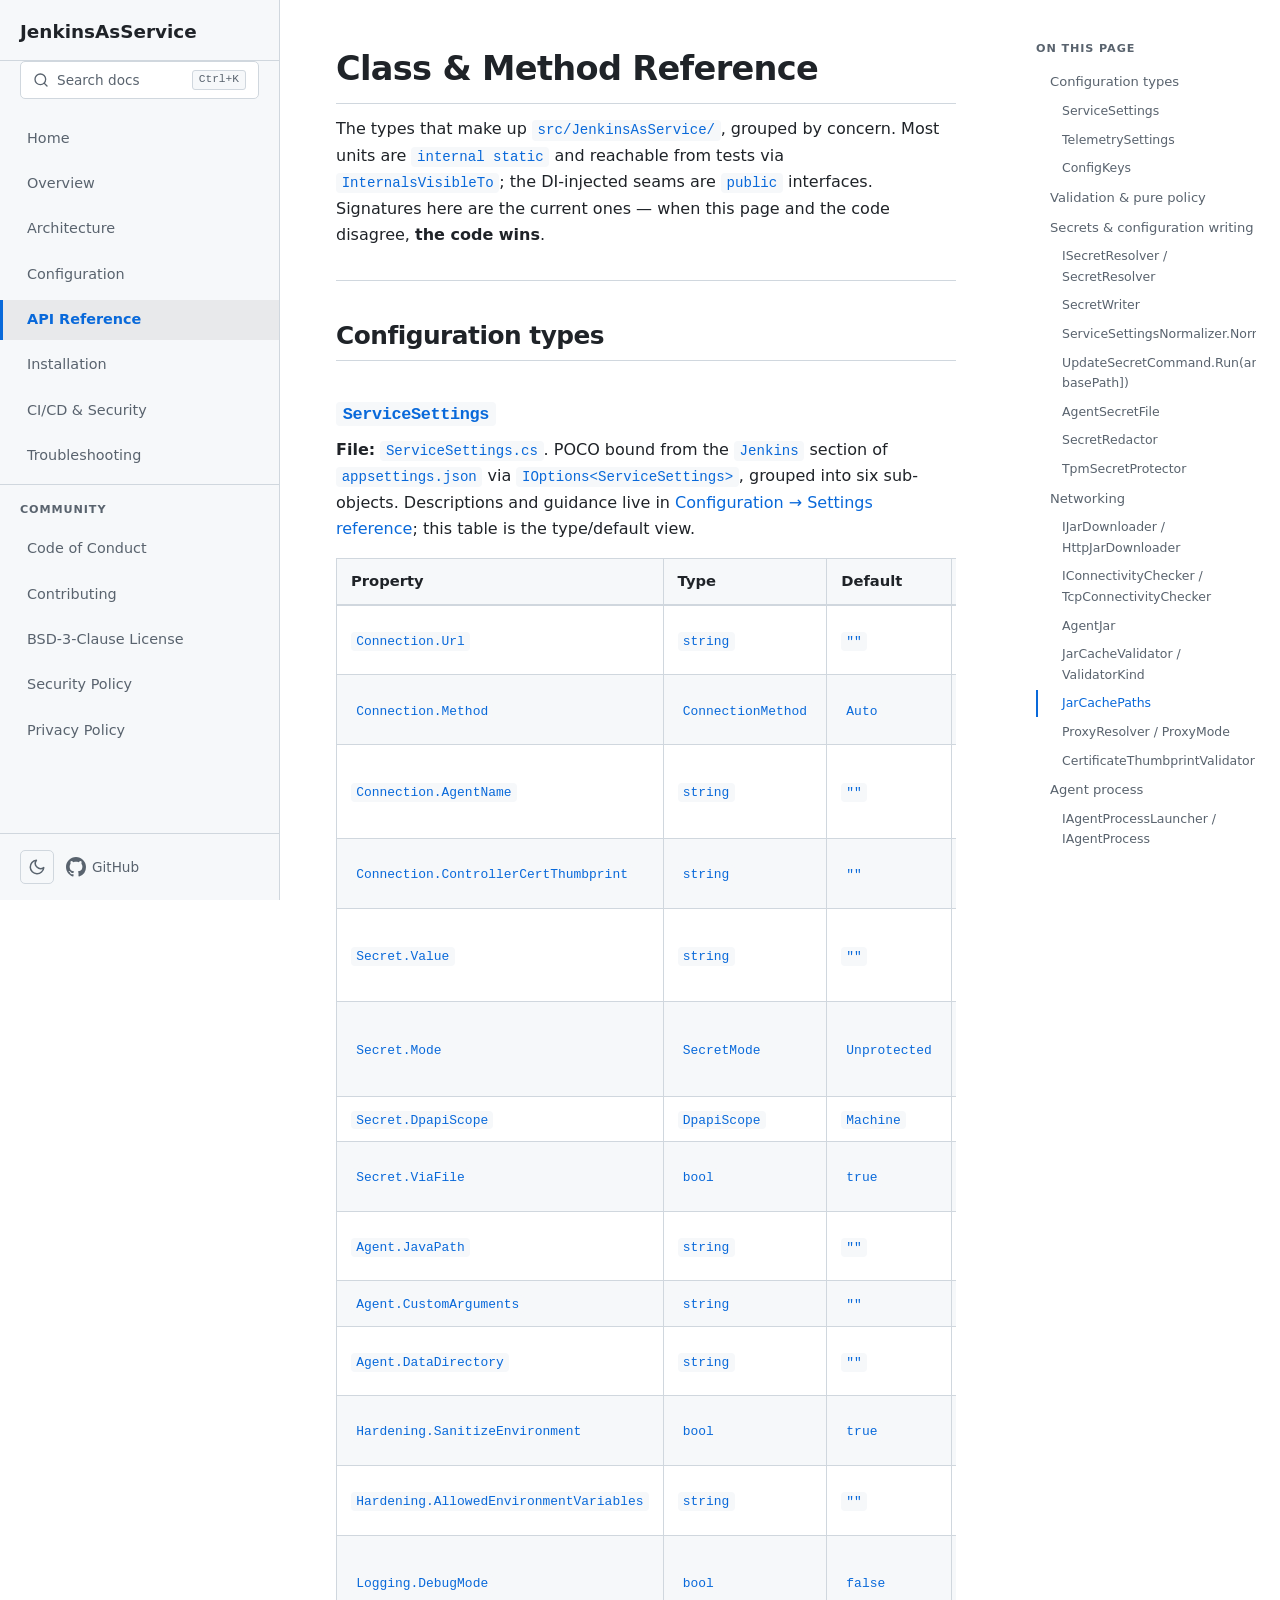
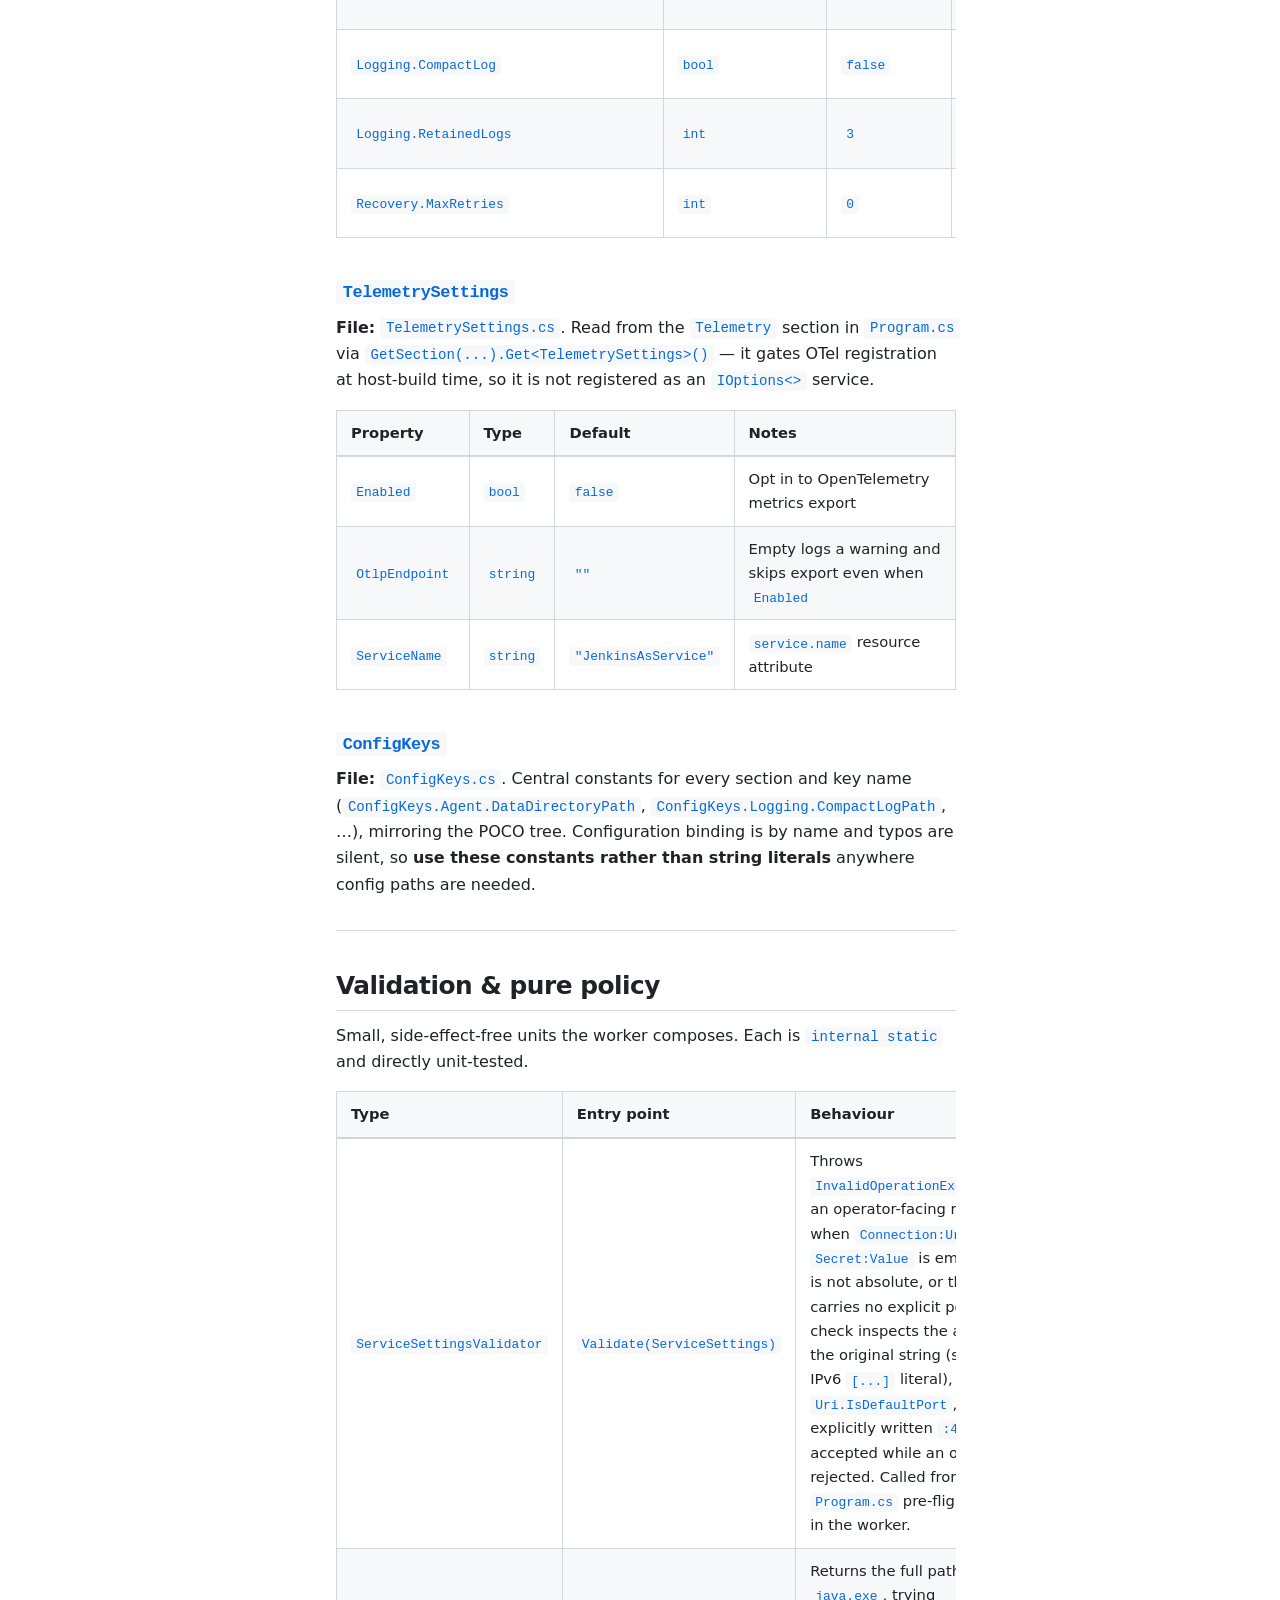
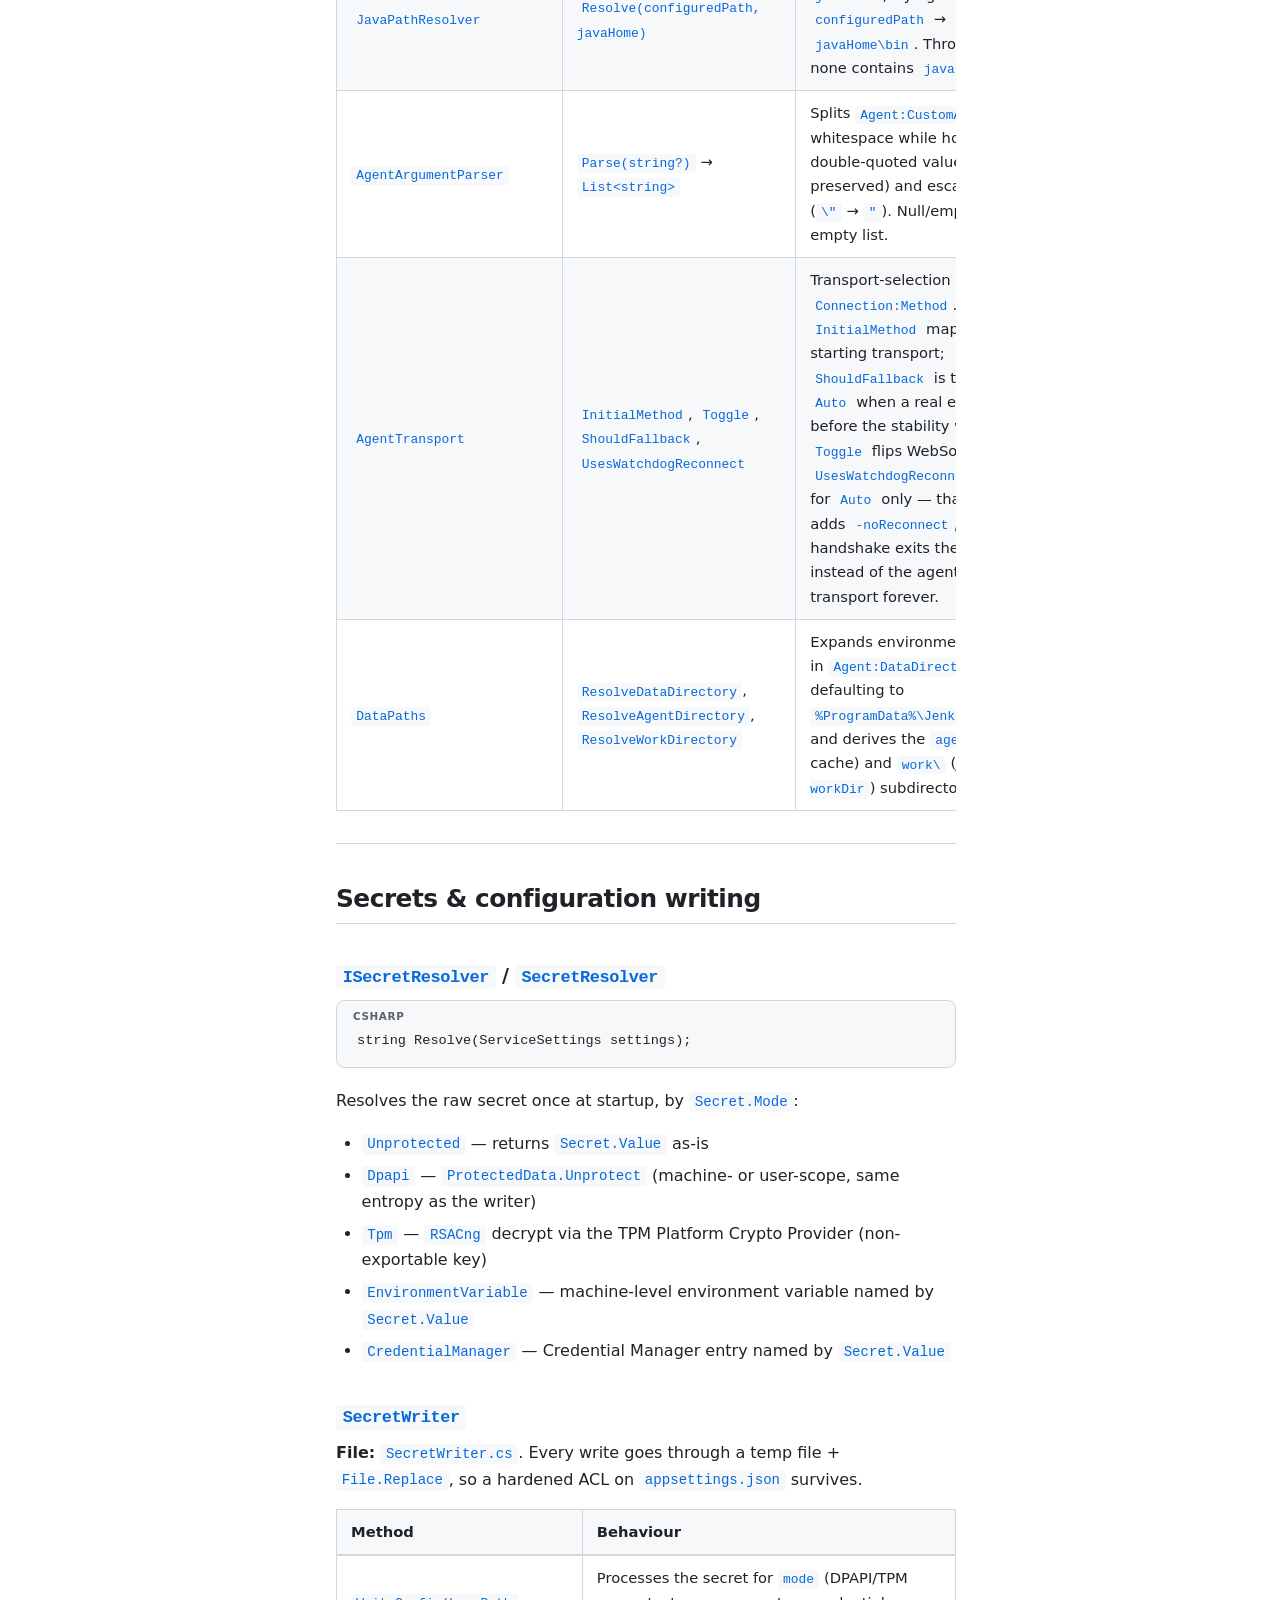
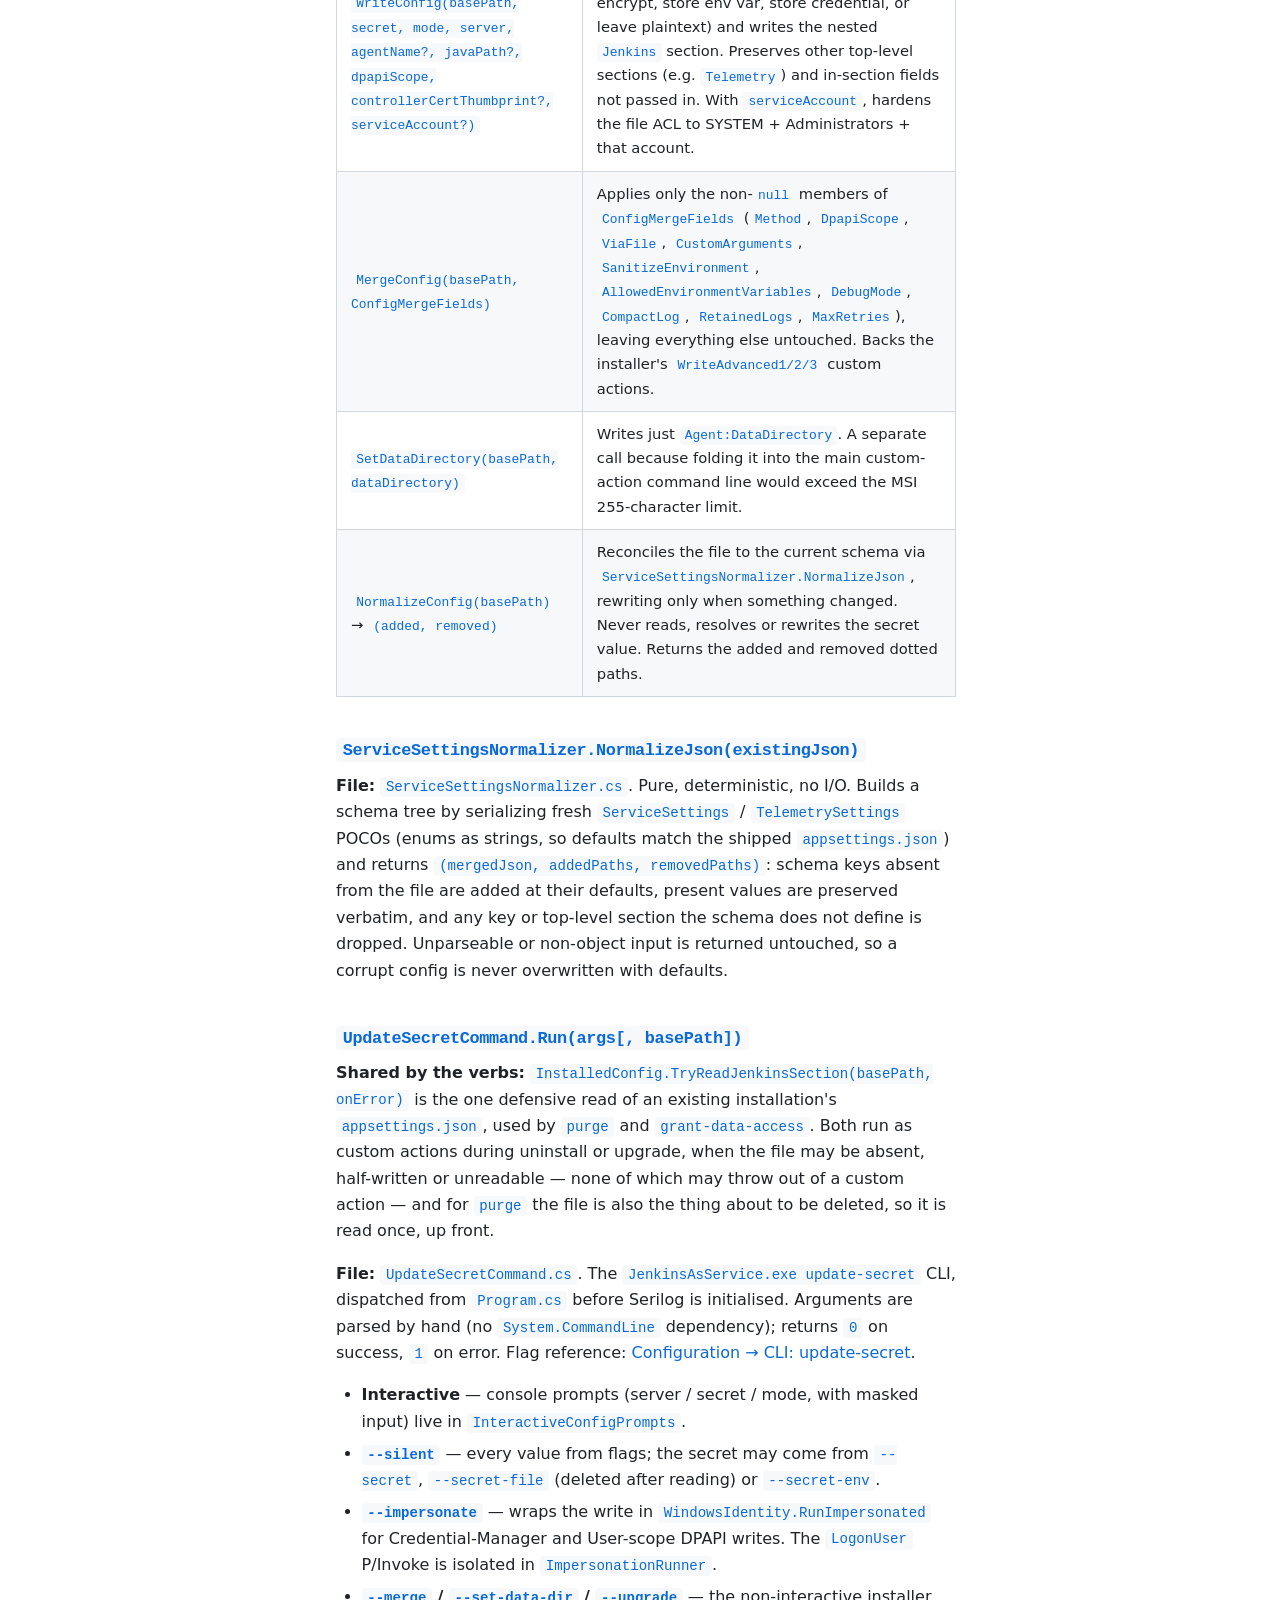
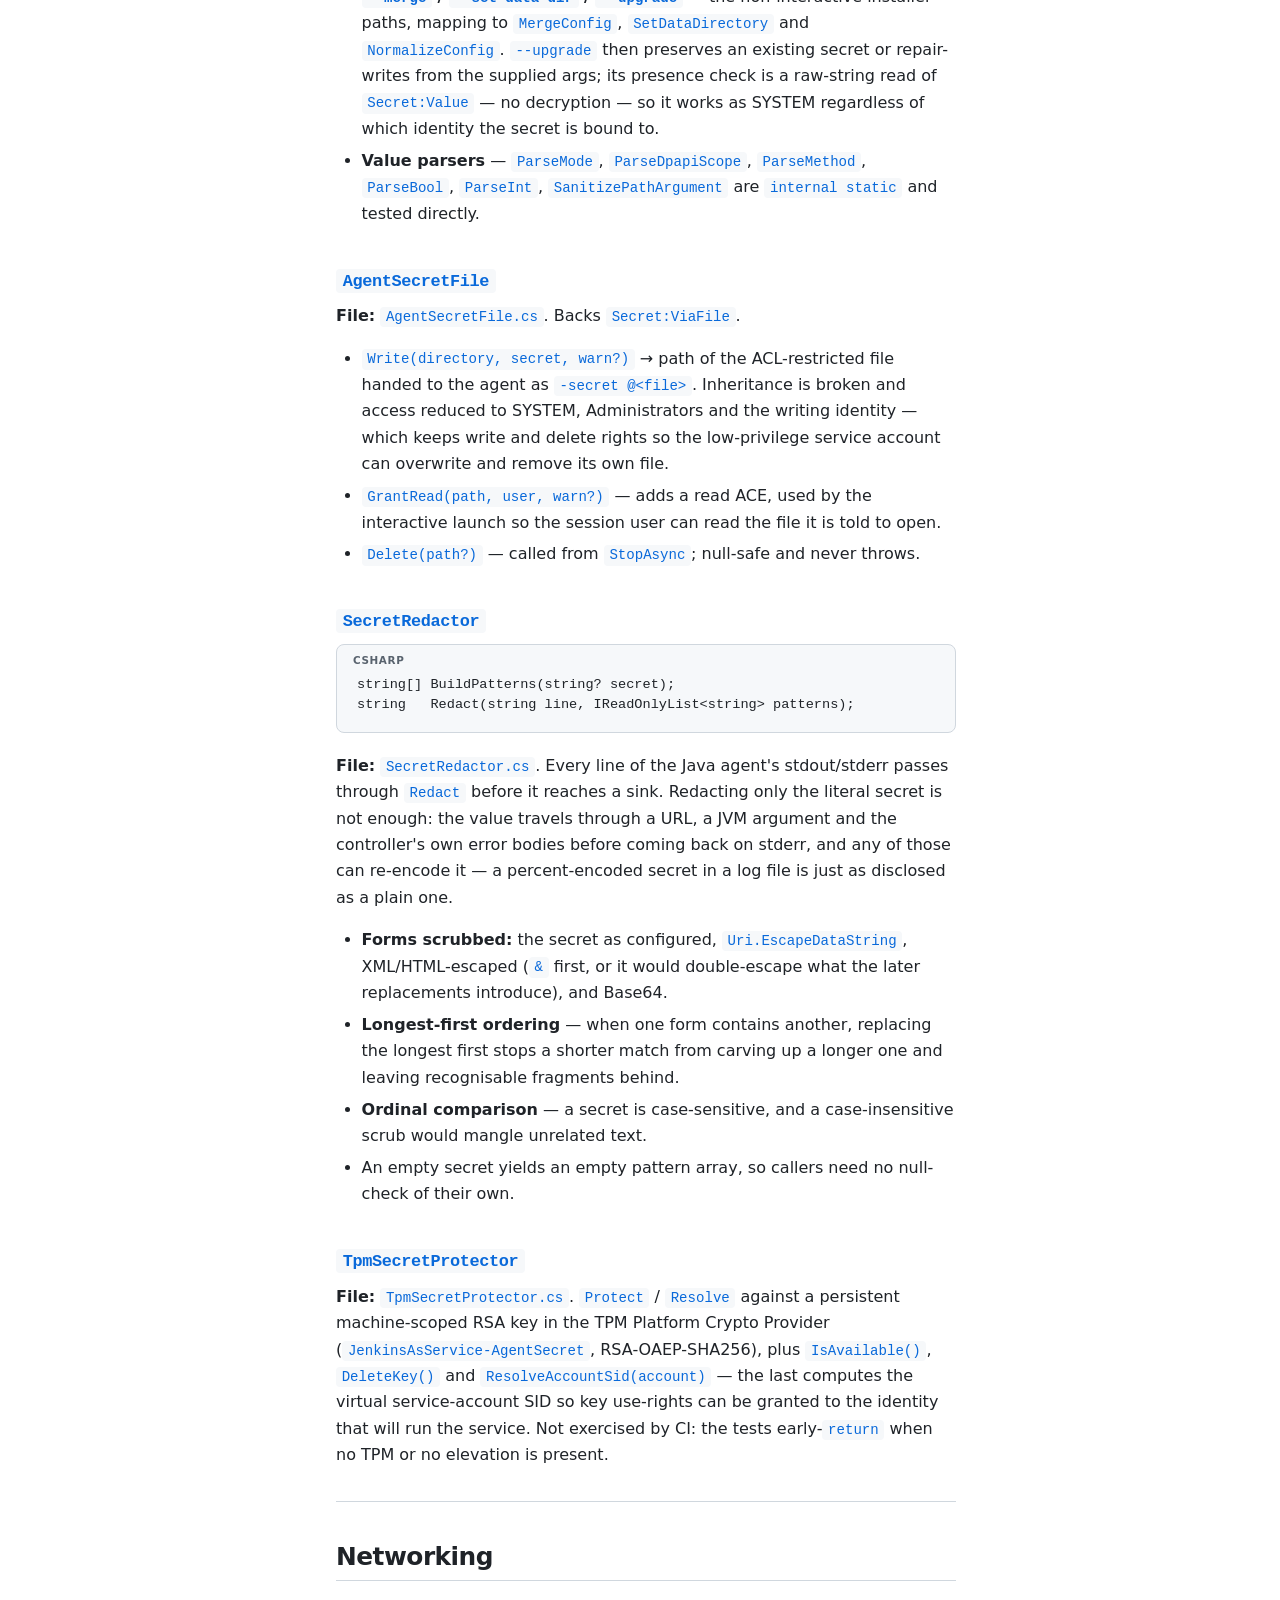
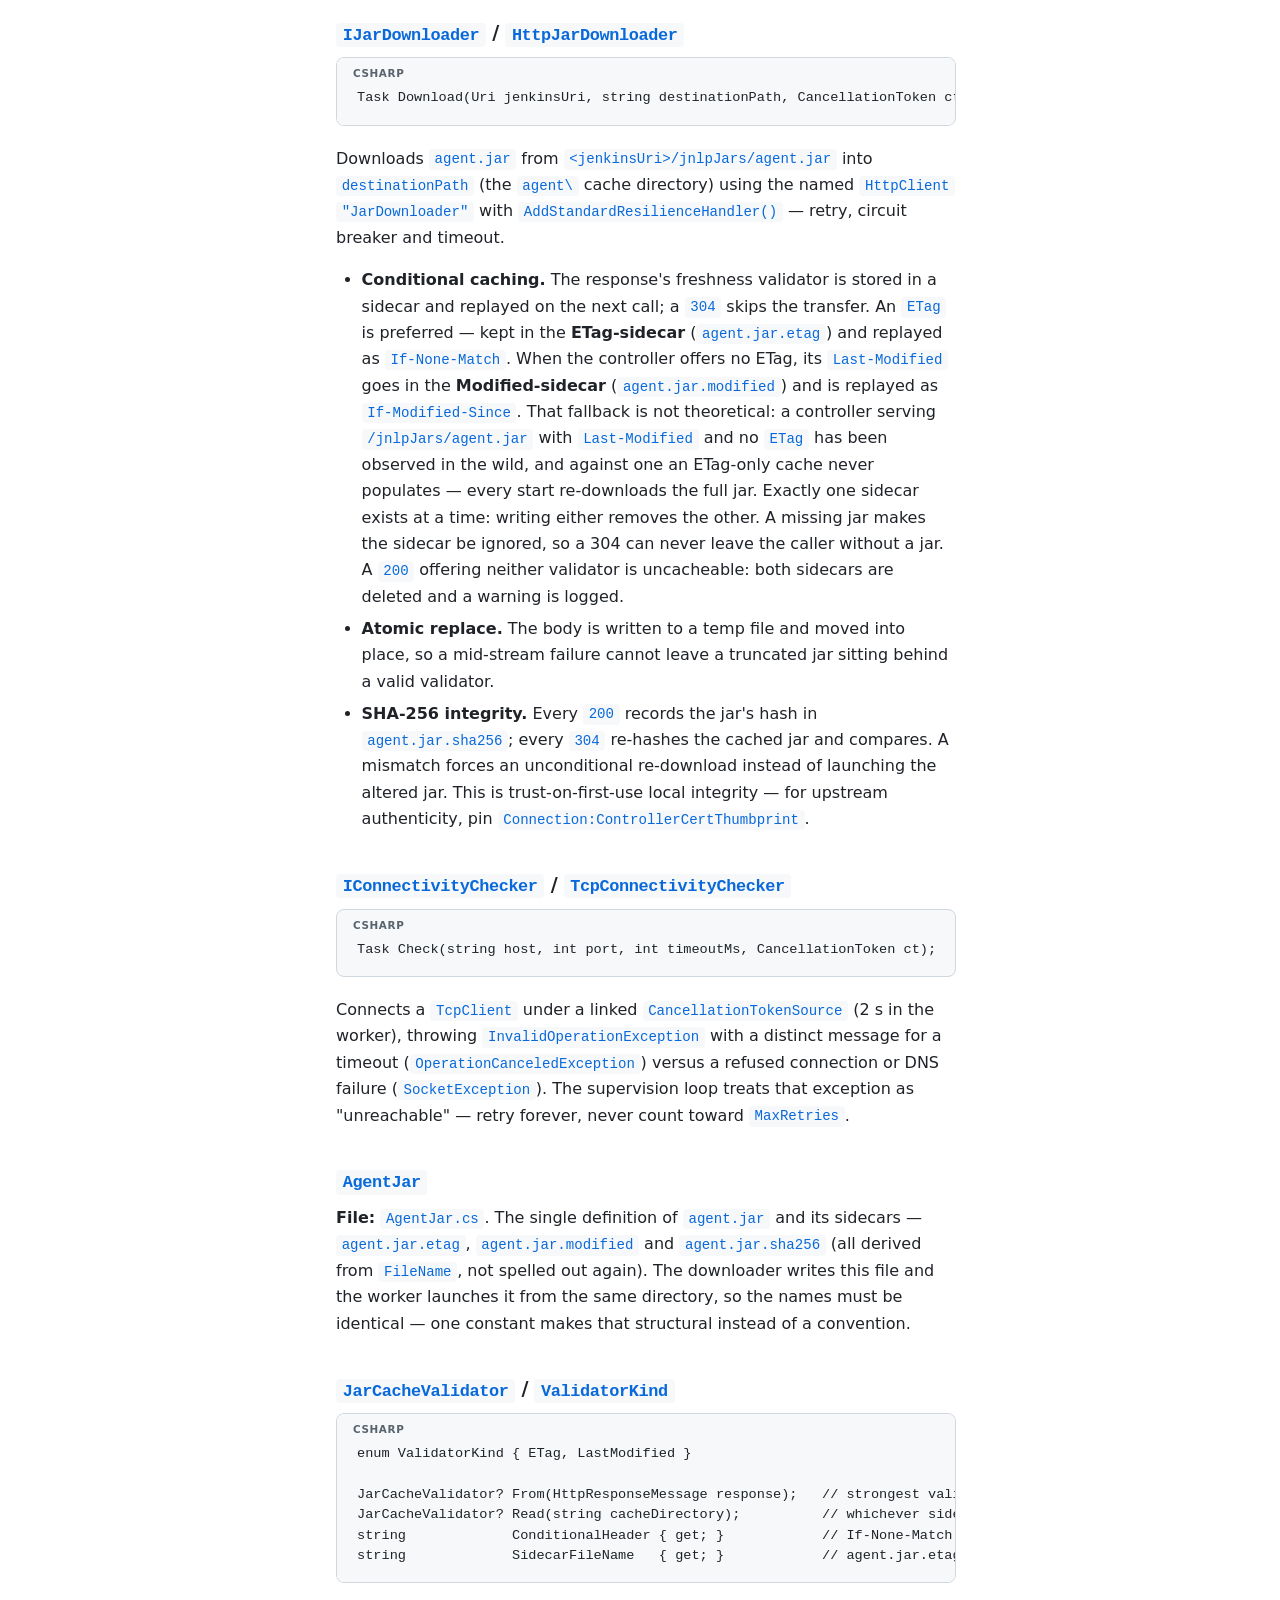
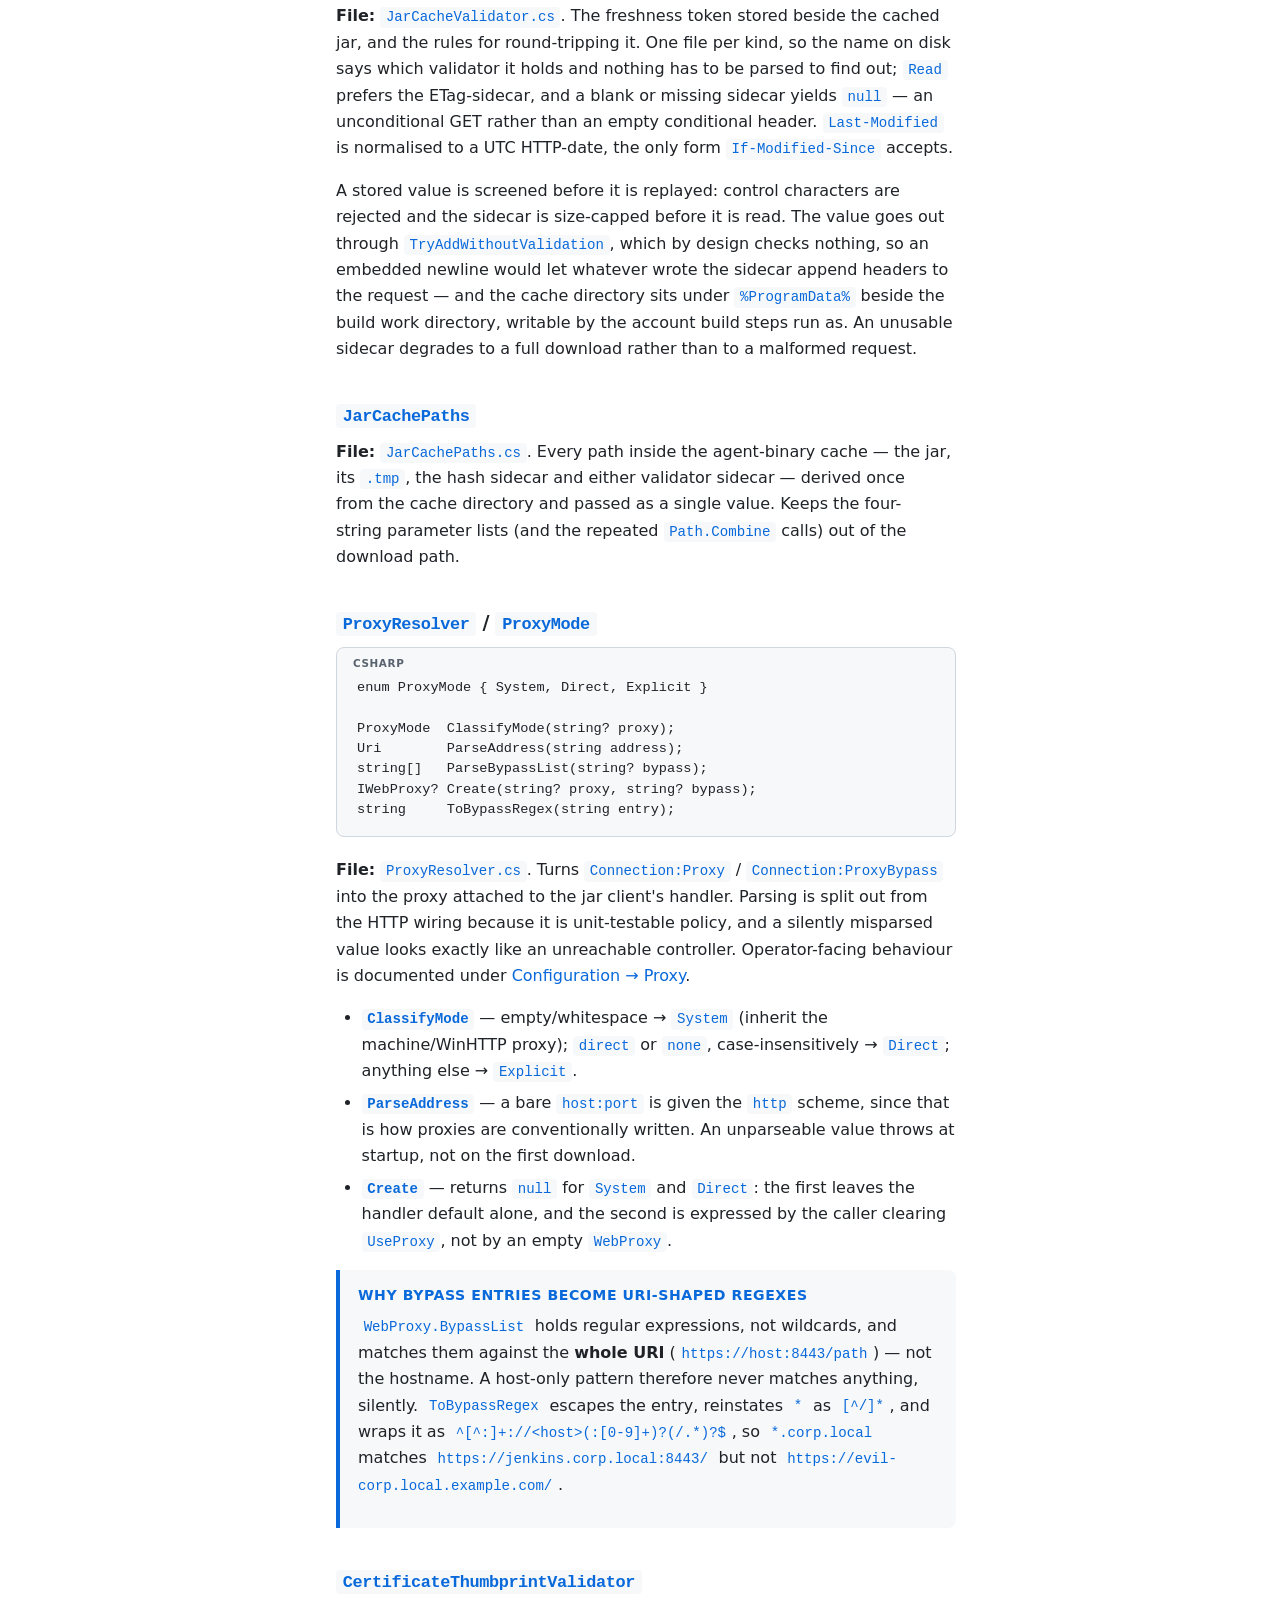
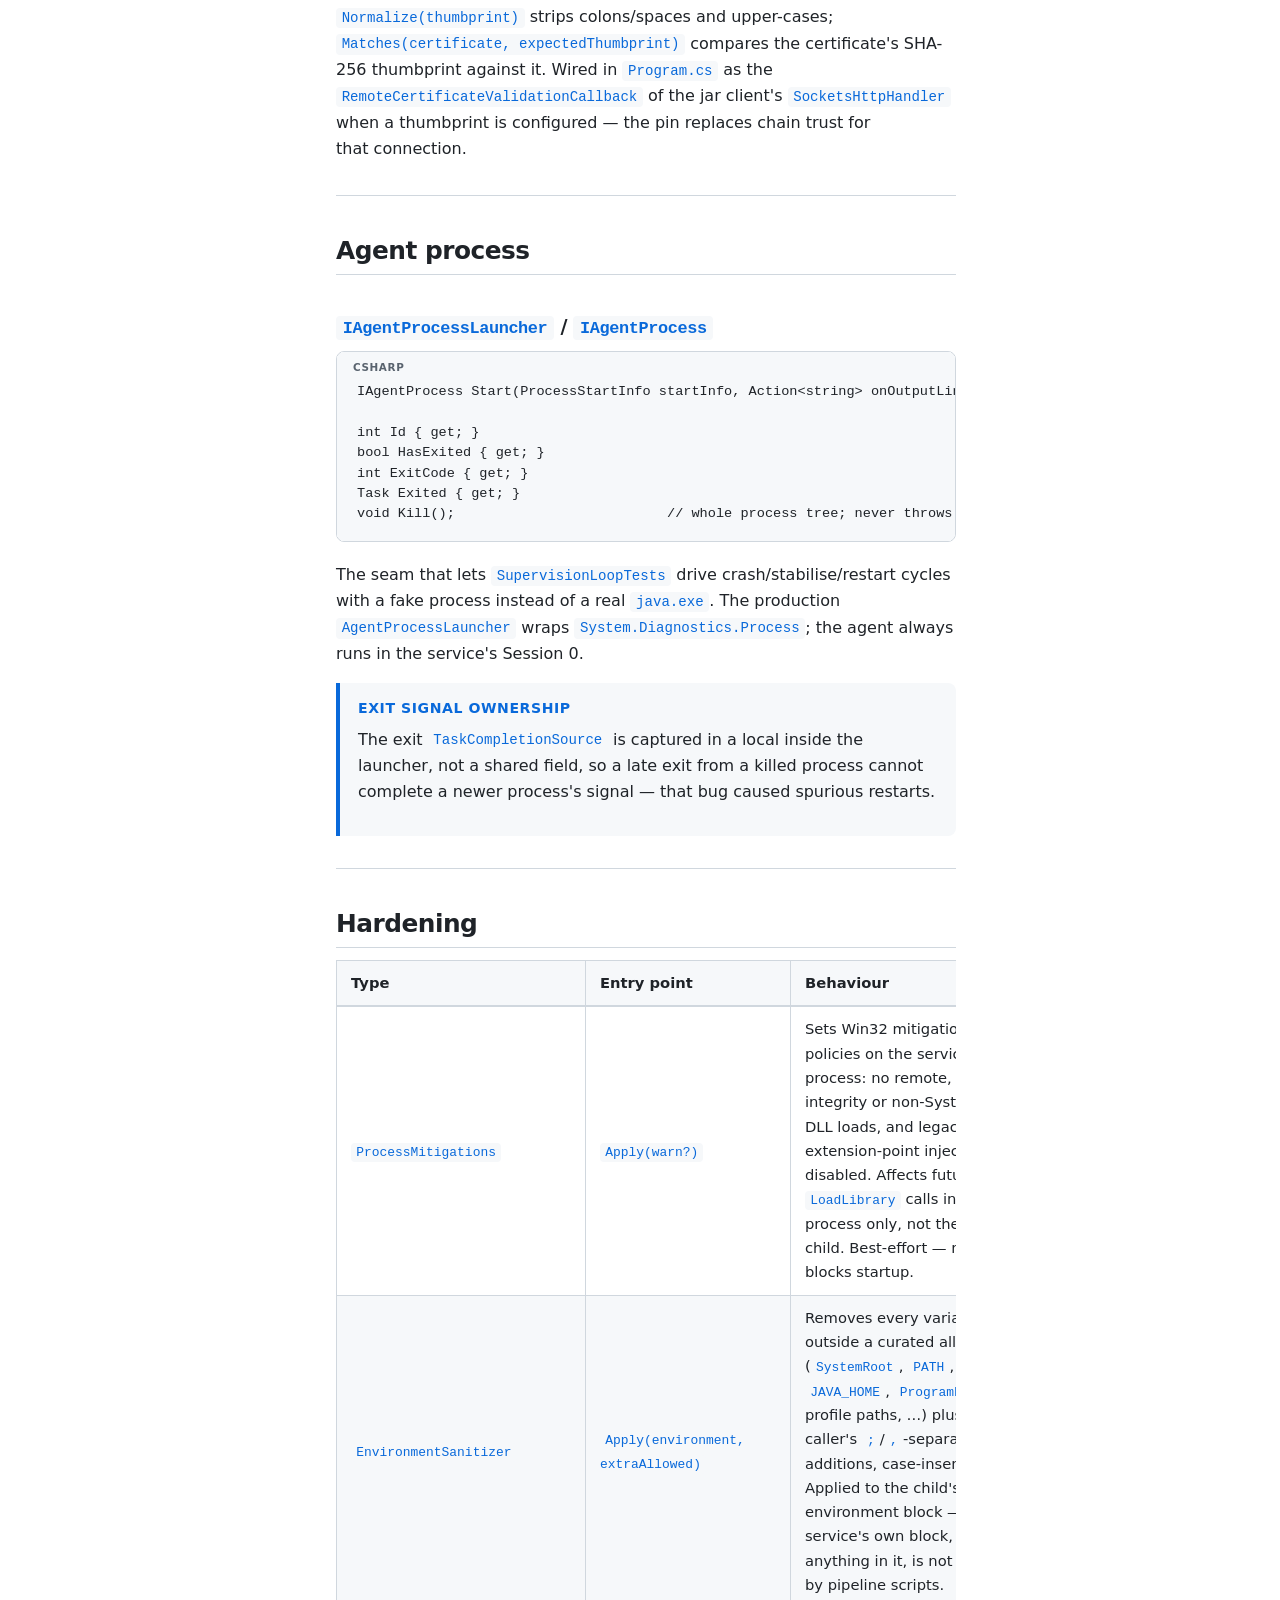
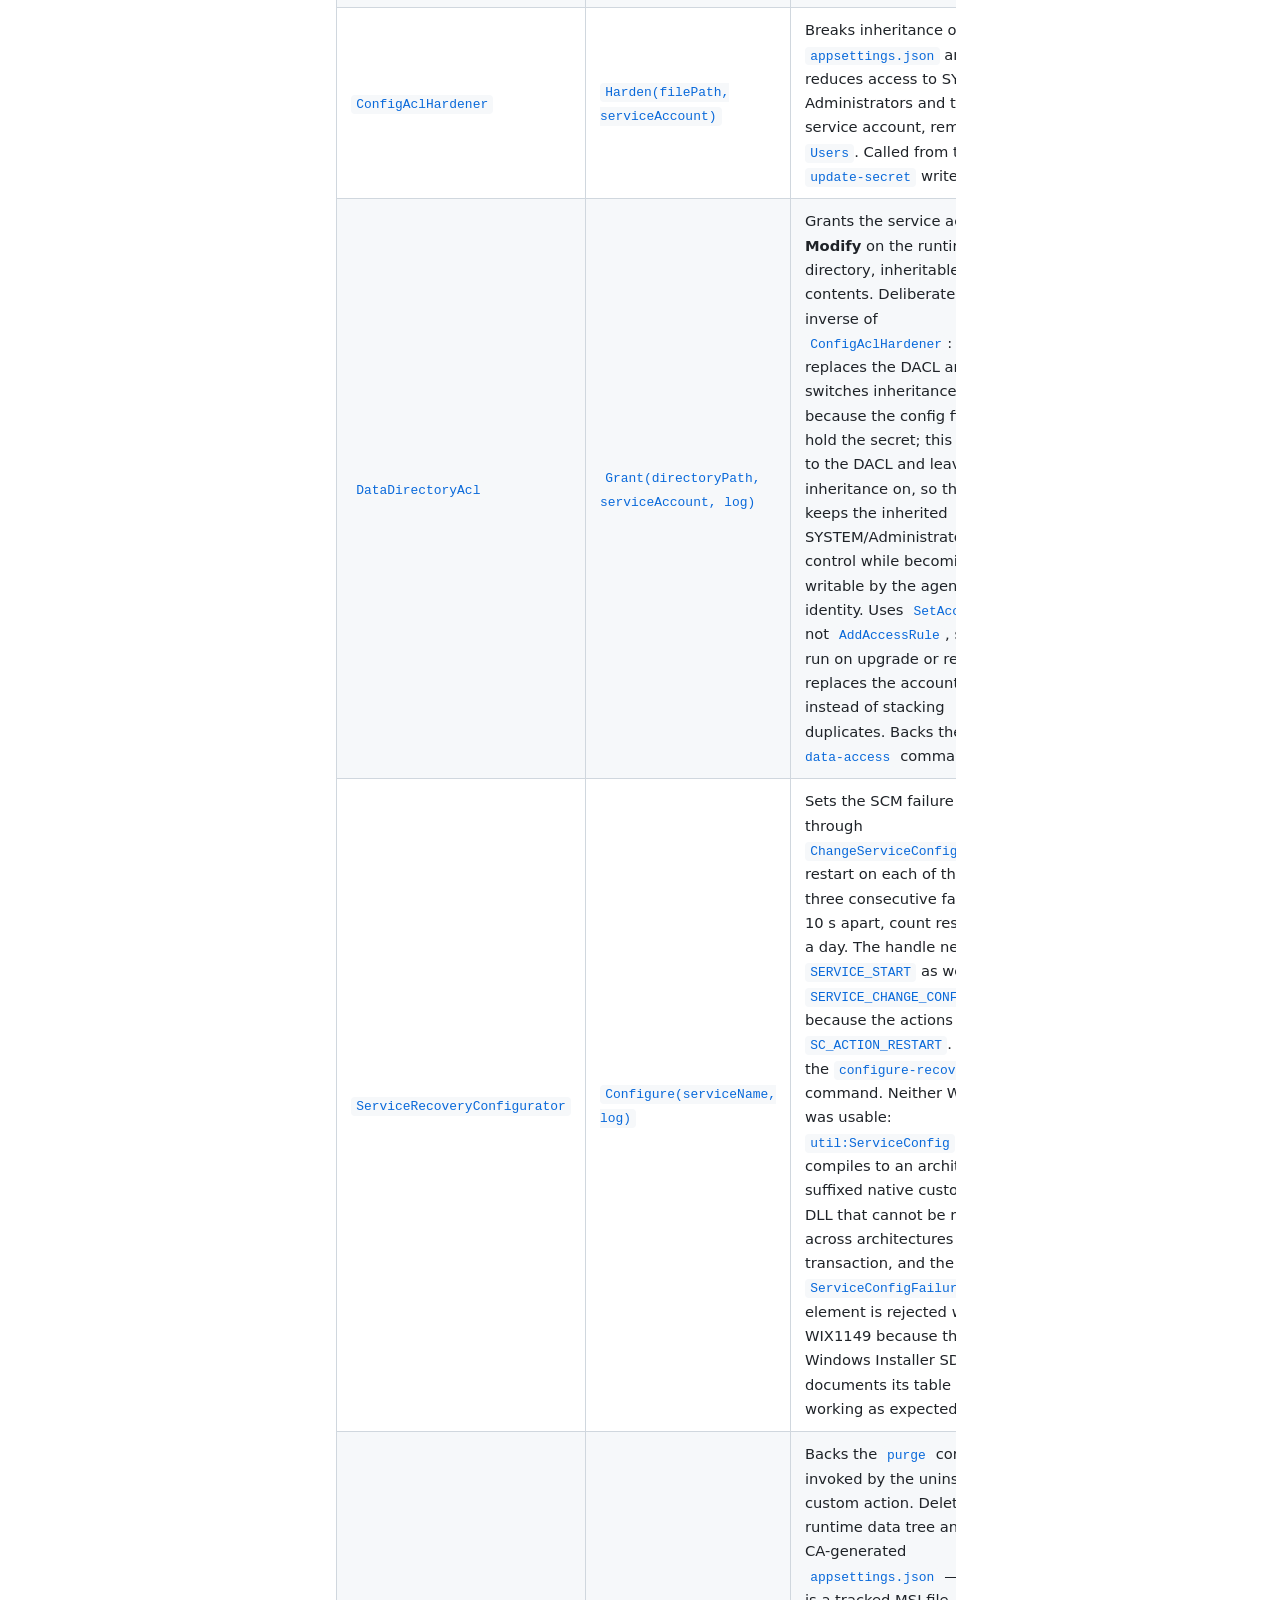
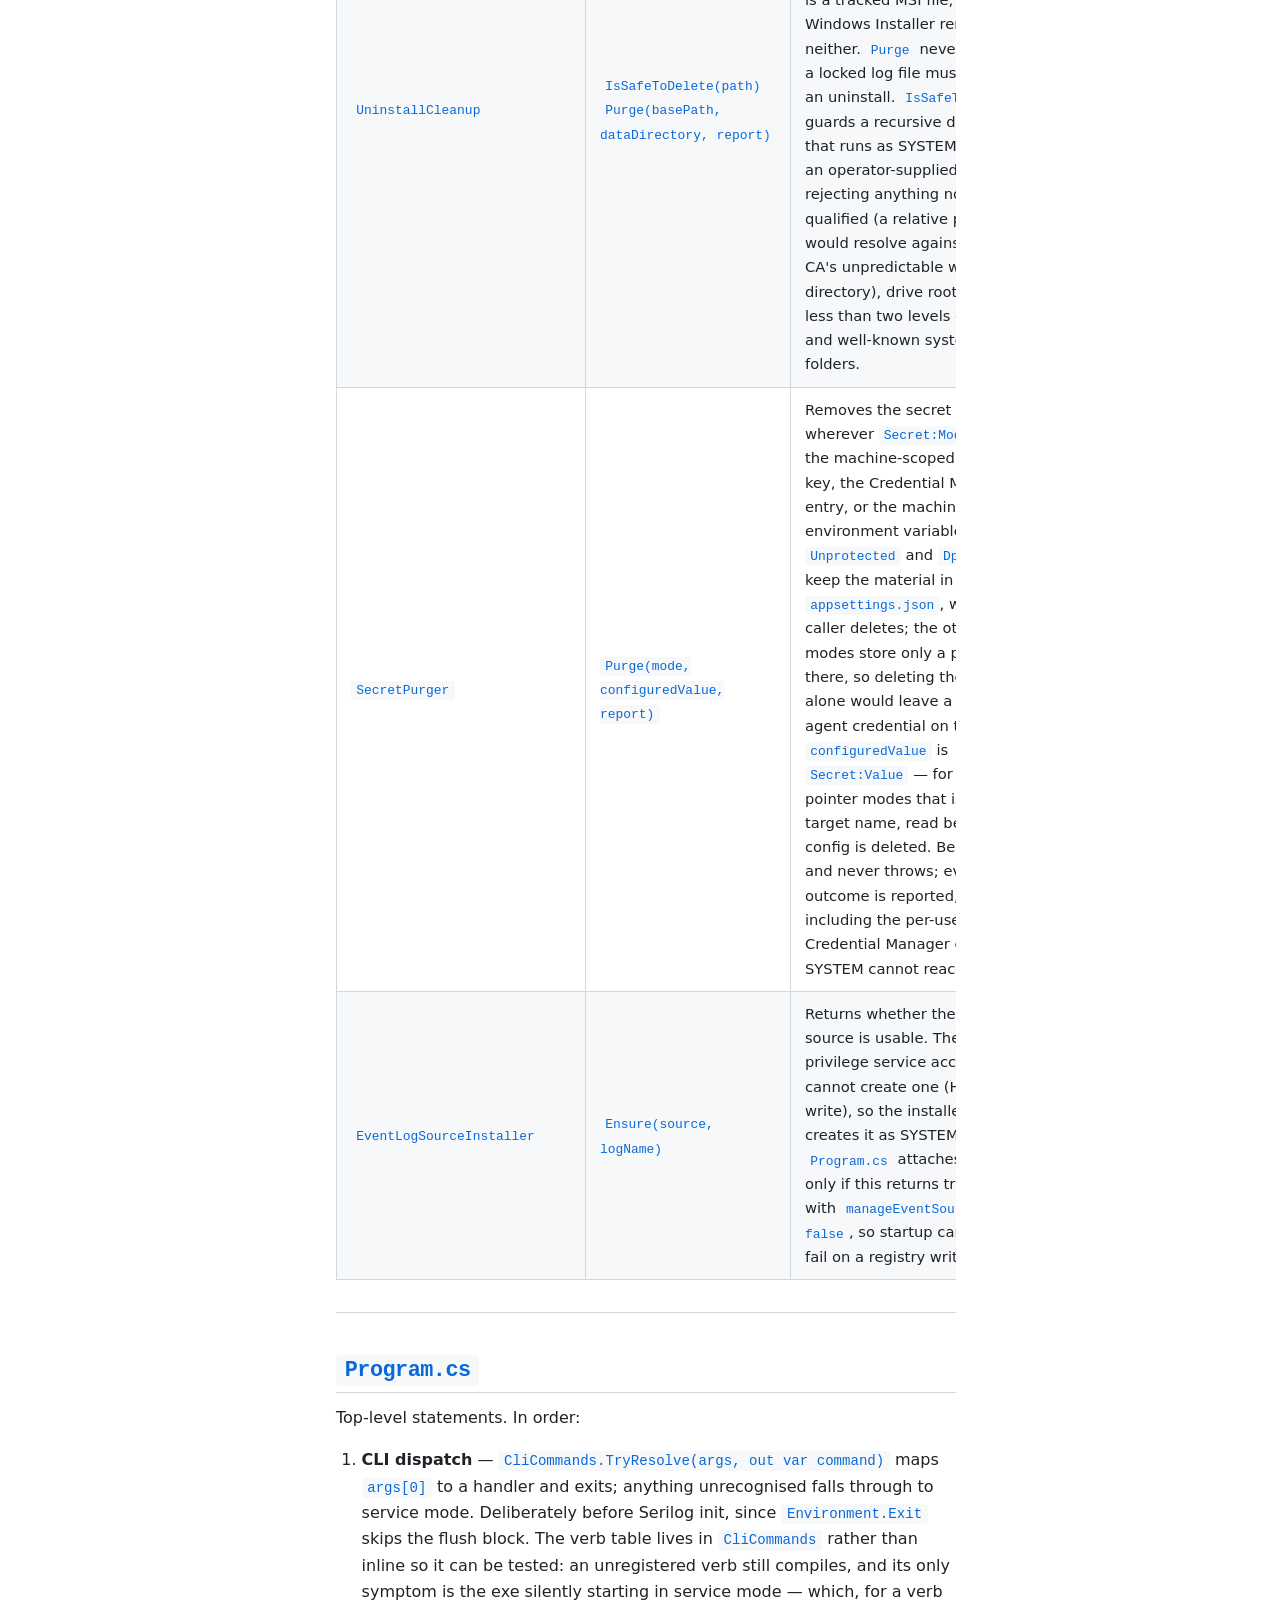
==== docs/api-reference.html @ 9c3da596 "docs: cover the new CLI verbs, the ARM64 job, and the LocalSystem fix The docs still described the i" ====
<!DOCTYPE html>
<html lang="en" data-theme="dark">
<head>
  <meta charset="UTF-8">
  <meta name="viewport" content="width=device-width, initial-scale=1.0">
  <title>API Reference - JenkinsAsService</title>
  <link rel="stylesheet" href="styles.css">
</head>
<body>
  <div id="sidebar-overlay" class="sidebar-overlay"></div>

  <button id="hamburger" class="hamburger" aria-label="Toggle navigation" aria-expanded="false">
    <svg width="20" height="20" viewBox="0 0 24 24" fill="none" stroke="currentColor" stroke-width="2" stroke-linecap="round" stroke-linejoin="round"><line x1="3" y1="6" x2="21" y2="6"/><line x1="3" y1="12" x2="21" y2="12"/><line x1="3" y1="18" x2="21" y2="18"/></svg>
  </button>

  <nav id="sidebar" class="sidebar">
    <div class="sidebar-header">
      <a href="index.html" class="site-title">JenkinsAsService</a>
    </div>
    <button id="search-trigger" class="search-trigger" type="button">
      <svg width="16" height="16" viewBox="0 0 24 24" fill="none" stroke="currentColor" stroke-width="2" stroke-linecap="round" stroke-linejoin="round"><circle cx="11" cy="11" r="8"/><line x1="21" y1="21" x2="16.65" y2="16.65"/></svg>
      Search docs
      <kbd>Ctrl+K</kbd>
    </button>
    <ul class="sidebar-nav">
      <li><a href="index.html">Home</a></li>
      <li><a href="overview.html">Overview</a></li>
      <li><a href="architecture.html">Architecture</a></li>
      <li><a href="configuration.html">Configuration</a></li>
      <li><a href="api-reference.html" class="active">API Reference</a></li>
      <li><a href="installation.html">Installation</a></li>
      <li><a href="ci-cd.html">CI/CD &amp; Security</a></li>
      <li><a href="troubleshooting.html">Troubleshooting</a></li>
      <li class="nav-section">Community</li>
      <li><a href="https://github.com/EliorMachlev/JenkinsAsService/blob/main/CODE_OF_CONDUCT.md" target="_blank">Code of Conduct</a></li>
      <li><a href="https://github.com/EliorMachlev/JenkinsAsService/blob/main/CONTRIBUTING.md" target="_blank">Contributing</a></li>
      <li><a href="https://github.com/EliorMachlev/JenkinsAsService/blob/main/LICENSE" target="_blank">BSD-3-Clause License</a></li>
      <li><a href="https://github.com/EliorMachlev/JenkinsAsService/blob/main/Security.md" target="_blank">Security Policy</a></li>
      <li><a href="https://github.com/EliorMachlev/JenkinsAsService/blob/main/PRIVACY.md" target="_blank">Privacy Policy</a></li>    </ul>
    <div class="sidebar-footer">
      <button id="theme-toggle" class="theme-toggle" aria-label="Switch to light theme"></button>
      <a href="https://github.com/EliorMachlev/JenkinsAsService" class="github-link" target="_blank" rel="noopener noreferrer">
        <svg width="20" height="20" viewBox="0 0 16 16" fill="currentColor"><path d="M8 0C3.58 0 0 3.58 0 8c0 3.54 2.29 6.53 5.47 7.59.4.07.55-.17.55-.38 0-.19-.01-.82-.01-1.49-2.01.37-2.53-.49-2.69-.94-.09-.23-.48-.94-.82-1.13-.28-.15-.68-.52-.01-.53.63-.01 1.08.58 1.23.82.72 1.21 1.87.87 2.33.66.07-.52.28-.87.51-1.07-1.78-.2-3.64-.89-3.64-3.95 0-.87.31-1.59.82-2.15-.08-.2-.36-1.02.08-2.12 0 0 .67-.21 2.2.82.64-.18 1.32-.27 2-.27.68 0 1.36.09 2 .27 1.53-1.04 2.2-.82 2.2-.82.44 1.1.16 1.92.08 2.12.51.56.82 1.27.82 2.15 0 3.07-1.87 3.75-3.65 3.95.29.25.54.73.54 1.48 0 1.07-.01 1.93-.01 2.2 0 .21.15.46.55.38A8.013 8.013 0 0016 8c0-4.42-3.58-8-8-8z"/></svg>
        GitHub
      </a>
    </div>
  </nav>

  <main class="content">
    <h1>Class &amp; Method Reference</h1>
    <p>The types that make up <code>src/JenkinsAsService/</code>, grouped by concern. Most units are <code>internal static</code> and reachable from tests via <code>InternalsVisibleTo</code>; the DI-injected seams are <code>public</code> interfaces. Signatures here are the current ones &mdash; when this page and the code disagree, <strong>the code wins</strong>.</p>

    <hr>

    <h2 id="configuration-types">Configuration types</h2>

    <h3 id="servicesettings"><code>ServiceSettings</code></h3>
    <p><strong>File:</strong> <code>ServiceSettings.cs</code>. POCO bound from the <code>Jenkins</code> section of <code>appsettings.json</code> via <code>IOptions&lt;ServiceSettings&gt;</code>, grouped into six sub-objects. Descriptions and guidance live in <a href="configuration.html#settings-reference">Configuration &rarr; Settings reference</a>; this table is the type/default view.</p>

    <div class="table-wrap">
      <table>
        <thead>
          <tr>
            <th>Property</th>
            <th>Type</th>
            <th>Default</th>
            <th>Notes</th>
          </tr>
        </thead>
        <tbody>
          <tr><td><code>Connection.Url</code></td><td><code>string</code></td><td><code>""</code></td><td>Required; must carry an explicit port</td></tr>
          <tr><td><code>Connection.Method</code></td><td><code>ConnectionMethod</code></td><td><code>Auto</code></td><td><code>Auto</code> / <code>WebSocket</code> / <code>Https</code> (direct TCP inbound)</td></tr>
          <tr><td><code>Connection.AgentName</code></td><td><code>string</code></td><td><code>""</code></td><td>Empty resolves to <code>Environment.MachineName</code> at startup</td></tr>
          <tr><td><code>Connection.ControllerCertThumbprint</code></td><td><code>string</code></td><td><code>""</code></td><td>SHA-256 pin for the <code>agent.jar</code> download</td></tr>
          <tr><td><code>Secret.Value</code></td><td><code>string</code></td><td><code>""</code></td><td>Required; secret, ciphertext, env-var name or credential target per <code>Mode</code></td></tr>
          <tr><td><code>Secret.Mode</code></td><td><code>SecretMode</code></td><td><code>Unprotected</code></td><td><code>Unprotected</code> / <code>Dpapi</code> / <code>Tpm</code> / <code>EnvironmentVariable</code> / <code>CredentialManager</code></td></tr>
          <tr><td><code>Secret.DpapiScope</code></td><td><code>DpapiScope</code></td><td><code>Machine</code></td><td>Used only when <code>Mode</code> is <code>Dpapi</code></td></tr>
          <tr><td><code>Secret.ViaFile</code></td><td><code>bool</code></td><td><code>true</code></td><td>Pass the secret as <code>-secret @&lt;file&gt;</code></td></tr>
          <tr><td><code>Agent.JavaPath</code></td><td><code>string</code></td><td><code>""</code></td><td>JDK <code>bin</code> folder; empty falls back to <code>JAVA_HOME</code></td></tr>
          <tr><td><code>Agent.CustomArguments</code></td><td><code>string</code></td><td><code>""</code></td><td>Split by <code>AgentArgumentParser</code></td></tr>
          <tr><td><code>Agent.DataDirectory</code></td><td><code>string</code></td><td><code>""</code></td><td>Empty resolves to <code>%ProgramData%\JenkinsAsService</code></td></tr>
          <tr><td><code>Hardening.SanitizeEnvironment</code></td><td><code>bool</code></td><td><code>true</code></td><td>Deny-by-default environment for the agent child</td></tr>
          <tr><td><code>Hardening.AllowedEnvironmentVariables</code></td><td><code>string</code></td><td><code>""</code></td><td><code>;</code>/<code>,</code>-separated extra names, case-insensitive</td></tr>
          <tr><td><code>Logging.DebugMode</code></td><td><code>bool</code></td><td><code>false</code></td><td>Serilog minimum level <code>Debug</code>; re-read while running via <a href="#loglevelcontroller"><code>LogLevelController</code></a></td></tr>
          <tr><td><code>Logging.CompactLog</code></td><td><code>bool</code></td><td><code>false</code></td><td>CLEF JSON (<code>agent.clef</code>) instead of <code>agent.log</code></td></tr>
          <tr><td><code>Logging.RetainedLogs</code></td><td><code>int</code></td><td><code>3</code></td><td>Rolled files kept; oldest permanently deleted</td></tr>
          <tr><td><code>Recovery.MaxRetries</code></td><td><code>int</code></td><td><code>0</code></td><td>Consecutive <em>crashes</em> before give-up; <code>0</code> = infinite</td></tr>
        </tbody>
      </table>
    </div>

    <h3 id="telemetrysettings"><code>TelemetrySettings</code></h3>
    <p><strong>File:</strong> <code>TelemetrySettings.cs</code>. Read from the <code>Telemetry</code> section in <code>Program.cs</code> via <code>GetSection(...).Get&lt;TelemetrySettings&gt;()</code> &mdash; it gates OTel registration at host-build time, so it is not registered as an <code>IOptions&lt;&gt;</code> service.</p>
    <div class="table-wrap">
      <table>
        <thead>
          <tr><th>Property</th><th>Type</th><th>Default</th><th>Notes</th></tr>
        </thead>
        <tbody>
          <tr><td><code>Enabled</code></td><td><code>bool</code></td><td><code>false</code></td><td>Opt in to OpenTelemetry metrics export</td></tr>
          <tr><td><code>OtlpEndpoint</code></td><td><code>string</code></td><td><code>""</code></td><td>Empty logs a warning and skips export even when <code>Enabled</code></td></tr>
          <tr><td><code>ServiceName</code></td><td><code>string</code></td><td><code>"JenkinsAsService"</code></td><td><code>service.name</code> resource attribute</td></tr>
        </tbody>
      </table>
    </div>

    <h3 id="configkeys"><code>ConfigKeys</code></h3>
    <p><strong>File:</strong> <code>ConfigKeys.cs</code>. Central constants for every section and key name (<code>ConfigKeys.Agent.DataDirectoryPath</code>, <code>ConfigKeys.Logging.CompactLogPath</code>, &hellip;), mirroring the POCO tree. Configuration binding is by name and typos are silent, so <strong>use these constants rather than string literals</strong> anywhere config paths are needed.</p>

    <hr>

    <h2 id="validation-resolution">Validation &amp; pure policy</h2>
    <p>Small, side-effect-free units the worker composes. Each is <code>internal static</code> and directly unit-tested.</p>

    <div class="table-wrap">
      <table>
        <thead>
          <tr><th>Type</th><th>Entry point</th><th>Behaviour</th></tr>
        </thead>
        <tbody>
          <tr>
            <td><code>ServiceSettingsValidator</code></td>
            <td><code>Validate(ServiceSettings)</code></td>
            <td>Throws <code>InvalidOperationException</code> with an operator-facing message when <code>Connection:Url</code> or <code>Secret:Value</code> is empty, the URL is not absolute, or the URL carries no explicit port. The port check inspects the <em>authority of the original string</em> (skipping any IPv6 <code>[...]</code> literal), not <code>Uri.IsDefaultPort</code>, so an explicitly written <code>:443</code> is accepted while an omitted port is rejected. Called from the <code>Program.cs</code> pre-flight and again in the worker.</td>
          </tr>
          <tr>
            <td><code>JavaPathResolver</code></td>
            <td><code>Resolve(configuredPath, javaHome)</code></td>
            <td>Returns the full path to <code>java.exe</code>, trying <code>configuredPath</code> &rarr; <code>javaHome</code> &rarr; <code>javaHome\bin</code>. Throws when none contains <code>java.exe</code>.</td>
          </tr>
          <tr>
            <td><code>AgentArgumentParser</code></td>
            <td><code>Parse(string?)</code> &rarr; <code>List&lt;string&gt;</code></td>
            <td>Splits <code>Agent:CustomArguments</code> on whitespace while honouring double-quoted values (spaces preserved) and escaped quotes (<code>\"</code> &rarr; <code>"</code>). Null/empty yields an empty list.</td>
          </tr>
          <tr>
            <td><code>AgentTransport</code></td>
            <td><code>InitialMethod</code>, <code>Toggle</code>, <code>ShouldFallback</code>, <code>UsesWatchdogReconnect</code></td>
            <td>Transport-selection policy for <code>Connection:Method</code>. <code>InitialMethod</code> maps <code>Auto</code> to its starting transport; <code>ShouldFallback</code> is true only for <code>Auto</code> when a <em>real</em> exit happened before the stability window; <code>Toggle</code> flips WebSocket &harr; Https. <code>UsesWatchdogReconnect</code> is true for <code>Auto</code> only &mdash; that is what adds <code>-noReconnect</code>, so a failed handshake exits the process instead of the agent retrying one transport forever.</td>
          </tr>
          <tr>
            <td><code>DataPaths</code></td>
            <td><code>ResolveDataDirectory</code>, <code>ResolveAgentDirectory</code>, <code>ResolveWorkDirectory</code></td>
            <td>Expands environment variables in <code>Agent:DataDirectory</code>, defaulting to <code>%ProgramData%\JenkinsAsService</code>, and derives the <code>agent\</code> (jar cache) and <code>work\</code> (Jenkins <code>-workDir</code>) subdirectories.</td>
          </tr>
        </tbody>
      </table>
    </div>

    <hr>

    <h2 id="secrets">Secrets &amp; configuration writing</h2>

    <h3 id="isecretresolver"><code>ISecretResolver</code> / <code>SecretResolver</code></h3>
    <pre data-lang="csharp"><code>string Resolve(ServiceSettings settings);</code></pre>
    <p>Resolves the raw secret once at startup, by <code>Secret.Mode</code>:</p>
    <ul>
      <li><code>Unprotected</code> &mdash; returns <code>Secret.Value</code> as-is</li>
      <li><code>Dpapi</code> &mdash; <code>ProtectedData.Unprotect</code> (machine- or user-scope, same entropy as the writer)</li>
      <li><code>Tpm</code> &mdash; <code>RSACng</code> decrypt via the TPM Platform Crypto Provider (non-exportable key)</li>
      <li><code>EnvironmentVariable</code> &mdash; machine-level environment variable named by <code>Secret.Value</code></li>
      <li><code>CredentialManager</code> &mdash; Credential Manager entry named by <code>Secret.Value</code></li>
    </ul>

    <h3 id="secretwriter"><code>SecretWriter</code></h3>
    <p><strong>File:</strong> <code>SecretWriter.cs</code>. Every write goes through a temp file + <code>File.Replace</code>, so a hardened ACL on <code>appsettings.json</code> survives.</p>
    <div class="table-wrap">
      <table>
        <thead>
          <tr><th>Method</th><th>Behaviour</th></tr>
        </thead>
        <tbody>
          <tr>
            <td><code>WriteConfig(basePath, secret, mode, server, agentName?, javaPath?, dpapiScope, controllerCertThumbprint?, serviceAccount?)</code></td>
            <td>Processes the secret for <code>mode</code> (DPAPI/TPM encrypt, store env var, store credential, or leave plaintext) and writes the nested <code>Jenkins</code> section. Preserves other top-level sections (e.g. <code>Telemetry</code>) and in-section fields not passed in. With <code>serviceAccount</code>, hardens the file ACL to SYSTEM + Administrators + that account.</td>
          </tr>
          <tr>
            <td><code>MergeConfig(basePath, ConfigMergeFields)</code></td>
            <td>Applies only the non-<code>null</code> members of <code>ConfigMergeFields</code> (<code>Method</code>, <code>DpapiScope</code>, <code>ViaFile</code>, <code>CustomArguments</code>, <code>SanitizeEnvironment</code>, <code>AllowedEnvironmentVariables</code>, <code>DebugMode</code>, <code>CompactLog</code>, <code>RetainedLogs</code>, <code>MaxRetries</code>), leaving everything else untouched. Backs the installer's <code>WriteAdvanced1/2/3</code> custom actions.</td>
          </tr>
          <tr>
            <td><code>SetDataDirectory(basePath, dataDirectory)</code></td>
            <td>Writes just <code>Agent:DataDirectory</code>. A separate call because folding it into the main custom-action command line would exceed the MSI 255-character limit.</td>
          </tr>
          <tr>
            <td><code>NormalizeConfig(basePath)</code> &rarr; <code>(added, removed)</code></td>
            <td>Reconciles the file to the current schema via <code>ServiceSettingsNormalizer.NormalizeJson</code>, rewriting only when something changed. Never reads, resolves or rewrites the secret value. Returns the added and removed dotted paths.</td>
          </tr>
        </tbody>
      </table>
    </div>

    <h3 id="servicesettingsnormalizer"><code>ServiceSettingsNormalizer.NormalizeJson(existingJson)</code></h3>
    <p><strong>File:</strong> <code>ServiceSettingsNormalizer.cs</code>. Pure, deterministic, no I/O. Builds a schema tree by serializing fresh <code>ServiceSettings</code> / <code>TelemetrySettings</code> POCOs (enums as strings, so defaults match the shipped <code>appsettings.json</code>) and returns <code>(mergedJson, addedPaths, removedPaths)</code>: schema keys absent from the file are added at their defaults, present values are preserved verbatim, and any key <em>or top-level section</em> the schema does not define is dropped. Unparseable or non-object input is returned untouched, so a corrupt config is never overwritten with defaults.</p>

    <h3 id="updatesecretcommand"><code>UpdateSecretCommand.Run(args[, basePath])</code></h3>
    <p><strong>Shared by the verbs:</strong> <code>InstalledConfig.TryReadJenkinsSection(basePath, onError)</code> is the one defensive read of an <em>existing</em> installation's <code>appsettings.json</code>, used by <code>purge</code> and <code>grant-data-access</code>. Both run as custom actions during uninstall or upgrade, when the file may be absent, half-written or unreadable &mdash; none of which may throw out of a custom action &mdash; and for <code>purge</code> the file is also the thing about to be deleted, so it is read once, up front.</p>

    <p><strong>File:</strong> <code>UpdateSecretCommand.cs</code>. The <code>JenkinsAsService.exe update-secret</code> CLI, dispatched from <code>Program.cs</code> before Serilog is initialised. Arguments are parsed by hand (no <code>System.CommandLine</code> dependency); returns <code>0</code> on success, <code>1</code> on error. Flag reference: <a href="configuration.html#cli-update-secret">Configuration &rarr; CLI: update-secret</a>.</p>
    <ul>
      <li><strong>Interactive</strong> &mdash; console prompts (server / secret / mode, with masked input) live in <code>InteractiveConfigPrompts</code>.</li>
      <li><strong><code>--silent</code></strong> &mdash; every value from flags; the secret may come from <code>--secret</code>, <code>--secret-file</code> (deleted after reading) or <code>--secret-env</code>.</li>
      <li><strong><code>--impersonate</code></strong> &mdash; wraps the write in <code>WindowsIdentity.RunImpersonated</code> for Credential-Manager and User-scope DPAPI writes. The <code>LogonUser</code> P/Invoke is isolated in <code>ImpersonationRunner</code>.</li>
      <li><strong><code>--merge</code> / <code>--set-data-dir</code> / <code>--upgrade</code></strong> &mdash; the non-interactive installer paths, mapping to <code>MergeConfig</code>, <code>SetDataDirectory</code> and <code>NormalizeConfig</code>. <code>--upgrade</code> then preserves an existing secret or repair-writes from the supplied args; its presence check is a raw-string read of <code>Secret:Value</code> &mdash; no decryption &mdash; so it works as SYSTEM regardless of which identity the secret is bound to.</li>
      <li><strong>Value parsers</strong> &mdash; <code>ParseMode</code>, <code>ParseDpapiScope</code>, <code>ParseMethod</code>, <code>ParseBool</code>, <code>ParseInt</code>, <code>SanitizePathArgument</code> are <code>internal static</code> and tested directly.</li>
    </ul>

    <h3 id="agentsecretfile"><code>AgentSecretFile</code></h3>
    <p><strong>File:</strong> <code>AgentSecretFile.cs</code>. Backs <code>Secret:ViaFile</code>.</p>
    <ul>
      <li><code>Write(directory, secret, warn?)</code> &rarr; path of the ACL-restricted file handed to the agent as <code>-secret @&lt;file&gt;</code>. Inheritance is broken and access reduced to SYSTEM, Administrators and the writing identity &mdash; which keeps <em>write and delete</em> rights so the low-privilege service account can overwrite and remove its own file.</li>
      <li><code>GrantRead(path, user, warn?)</code> &mdash; adds a read ACE, used by the interactive launch so the session user can read the file it is told to open.</li>
      <li><code>Delete(path?)</code> &mdash; called from <code>StopAsync</code>; null-safe and never throws.</li>
    </ul>

    <h3 id="secretredactor"><code>SecretRedactor</code></h3>
    <pre data-lang="csharp"><code>string[] BuildPatterns(string? secret);
string   Redact(string line, IReadOnlyList&lt;string&gt; patterns);</code></pre>
    <p><strong>File:</strong> <code>SecretRedactor.cs</code>. Every line of the Java agent's stdout/stderr passes through <code>Redact</code> before it reaches a sink. Redacting only the literal secret is not enough: the value travels through a URL, a JVM argument and the controller's own error bodies before coming back on stderr, and any of those can re-encode it &mdash; a percent-encoded secret in a log file is just as disclosed as a plain one.</p>
    <ul>
      <li><strong>Forms scrubbed:</strong> the secret as configured, <code>Uri.EscapeDataString</code>, XML/HTML-escaped (<code>&amp;</code> first, or it would double-escape what the later replacements introduce), and Base64.</li>
      <li><strong>Longest-first ordering</strong> &mdash; when one form contains another, replacing the longest first stops a shorter match from carving up a longer one and leaving recognisable fragments behind.</li>
      <li><strong>Ordinal comparison</strong> &mdash; a secret is case-sensitive, and a case-insensitive scrub would mangle unrelated text.</li>
      <li>An empty secret yields an empty pattern array, so callers need no null-check of their own.</li>
    </ul>

    <h3 id="tpmsecretprotector"><code>TpmSecretProtector</code></h3>
    <p><strong>File:</strong> <code>TpmSecretProtector.cs</code>. <code>Protect</code> / <code>Resolve</code> against a persistent machine-scoped RSA key in the TPM Platform Crypto Provider (<code>JenkinsAsService-AgentSecret</code>, RSA-OAEP-SHA256), plus <code>IsAvailable()</code>, <code>DeleteKey()</code> and <code>ResolveAccountSid(account)</code> &mdash; the last computes the virtual service-account SID so key <em>use</em>-rights can be granted to the identity that will run the service. Not exercised by CI: the tests early-<code>return</code> when no TPM or no elevation is present.</p>

    <hr>

    <h2 id="networking">Networking</h2>

    <h3 id="ijardownloader"><code>IJarDownloader</code> / <code>HttpJarDownloader</code></h3>
    <pre data-lang="csharp"><code>Task Download(Uri jenkinsUri, string destinationPath, CancellationToken ct);</code></pre>
    <p>Downloads <code>agent.jar</code> from <code>&lt;jenkinsUri&gt;/jnlpJars/agent.jar</code> into <code>destinationPath</code> (the <code>agent\</code> cache directory) using the named <code>HttpClient</code> <code>"JarDownloader"</code> with <code>AddStandardResilienceHandler()</code> &mdash; retry, circuit breaker and timeout.</p>
    <ul>
      <li><strong>Conditional caching.</strong> The response's freshness validator is stored in a sidecar and replayed on the next call; a <code>304</code> skips the transfer. An <code>ETag</code> is preferred &mdash; kept in the <strong>ETag-sidecar</strong> (<code>agent.jar.etag</code>) and replayed as <code>If-None-Match</code>. When the controller offers no ETag, its <code>Last-Modified</code> goes in the <strong>Modified-sidecar</strong> (<code>agent.jar.modified</code>) and is replayed as <code>If-Modified-Since</code>. That fallback is not theoretical: a controller serving <code>/jnlpJars/agent.jar</code> with <code>Last-Modified</code> and <em>no</em> <code>ETag</code> has been observed in the wild, and against one an ETag-only cache never populates &mdash; every start re-downloads the full jar. Exactly one sidecar exists at a time: writing either removes the other. A missing jar makes the sidecar be ignored, so a 304 can never leave the caller without a jar. A <code>200</code> offering neither validator is uncacheable: both sidecars are deleted and a warning is logged.</li>
      <li><strong>Atomic replace.</strong> The body is written to a temp file and moved into place, so a mid-stream failure cannot leave a truncated jar sitting behind a valid validator.</li>
      <li><strong>SHA-256 integrity.</strong> Every <code>200</code> records the jar's hash in <code>agent.jar.sha256</code>; every <code>304</code> re-hashes the cached jar and compares. A mismatch forces an unconditional re-download instead of launching the altered jar. This is trust-on-first-use <em>local</em> integrity &mdash; for upstream authenticity, pin <code>Connection:ControllerCertThumbprint</code>.</li>
    </ul>

    <h3 id="iconnectivitychecker"><code>IConnectivityChecker</code> / <code>TcpConnectivityChecker</code></h3>
    <pre data-lang="csharp"><code>Task Check(string host, int port, int timeoutMs, CancellationToken ct);</code></pre>
    <p>Connects a <code>TcpClient</code> under a linked <code>CancellationTokenSource</code> (2&nbsp;s in the worker), throwing <code>InvalidOperationException</code> with a distinct message for a timeout (<code>OperationCanceledException</code>) versus a refused connection or DNS failure (<code>SocketException</code>). The supervision loop treats that exception as "unreachable" &mdash; retry forever, never count toward <code>MaxRetries</code>.</p>

    <h3 id="agentjar"><code>AgentJar</code></h3>
    <p><strong>File:</strong> <code>AgentJar.cs</code>. The single definition of <code>agent.jar</code> and its sidecars &mdash; <code>agent.jar.etag</code>, <code>agent.jar.modified</code> and <code>agent.jar.sha256</code> (all derived from <code>FileName</code>, not spelled out again). The downloader writes this file and the worker launches it from the same directory, so the names must be <em>identical</em> &mdash; one constant makes that structural instead of a convention.</p>

    <h3 id="jarcachevalidator"><code>JarCacheValidator</code> / <code>ValidatorKind</code></h3>
    <pre data-lang="csharp"><code>enum ValidatorKind { ETag, LastModified }

JarCacheValidator? From(HttpResponseMessage response);   // strongest validator offered, or null
JarCacheValidator? Read(string cacheDirectory);          // whichever sidecar is present
string             ConditionalHeader { get; }            // If-None-Match | If-Modified-Since
string             SidecarFileName   { get; }            // agent.jar.etag | agent.jar.modified</code></pre>
    <p><strong>File:</strong> <code>JarCacheValidator.cs</code>. The freshness token stored beside the cached jar, and the rules for round-tripping it. One file per kind, so the name on disk says which validator it holds and nothing has to be parsed to find out; <code>Read</code> prefers the ETag-sidecar, and a blank or missing sidecar yields <code>null</code> &mdash; an unconditional GET rather than an empty conditional header. <code>Last-Modified</code> is normalised to a UTC HTTP-date, the only form <code>If-Modified-Since</code> accepts.</p>
    <p>A stored value is screened before it is replayed: control characters are rejected and the sidecar is size-capped before it is read. The value goes out through <code>TryAddWithoutValidation</code>, which by design checks nothing, so an embedded newline would let whatever wrote the sidecar append headers to the request &mdash; and the cache directory sits under <code>%ProgramData%</code> beside the build work directory, writable by the account build steps run as. An unusable sidecar degrades to a full download rather than to a malformed request.</p>

    <h3 id="jarcachepaths"><code>JarCachePaths</code></h3>
    <p><strong>File:</strong> <code>JarCachePaths.cs</code>. Every path inside the agent-binary cache &mdash; the jar, its <code>.tmp</code>, the hash sidecar and either validator sidecar &mdash; derived once from the cache directory and passed as a single value. Keeps the four-string parameter lists (and the repeated <code>Path.Combine</code> calls) out of the download path.</p>

    <h3 id="proxyresolver"><code>ProxyResolver</code> / <code>ProxyMode</code></h3>
    <pre data-lang="csharp"><code>enum ProxyMode { System, Direct, Explicit }

ProxyMode  ClassifyMode(string? proxy);
Uri        ParseAddress(string address);
string[]   ParseBypassList(string? bypass);
IWebProxy? Create(string? proxy, string? bypass);
string     ToBypassRegex(string entry);</code></pre>
    <p><strong>File:</strong> <code>ProxyResolver.cs</code>. Turns <code>Connection:Proxy</code> / <code>Connection:ProxyBypass</code> into the proxy attached to the jar client's handler. Parsing is split out from the HTTP wiring because it is unit-testable policy, and a silently misparsed value looks exactly like an unreachable controller. Operator-facing behaviour is documented under <a href="configuration.html#proxy">Configuration &rarr; Proxy</a>.</p>
    <ul>
      <li><strong><code>ClassifyMode</code></strong> &mdash; empty/whitespace &rarr; <code>System</code> (inherit the machine/WinHTTP proxy); <code>direct</code> or <code>none</code>, case-insensitively &rarr; <code>Direct</code>; anything else &rarr; <code>Explicit</code>.</li>
      <li><strong><code>ParseAddress</code></strong> &mdash; a bare <code>host:port</code> is given the <code>http</code> scheme, since that is how proxies are conventionally written. An unparseable value throws at <em>startup</em>, not on the first download.</li>
      <li><strong><code>Create</code></strong> &mdash; returns <code>null</code> for <code>System</code> and <code>Direct</code>: the first leaves the handler default alone, and the second is expressed by the caller clearing <code>UseProxy</code>, not by an empty <code>WebProxy</code>.</li>
    </ul>
    <div class="callout callout-note">
      <div class="callout-title">Why bypass entries become URI-shaped regexes</div>
      <p><code>WebProxy.BypassList</code> holds <em>regular expressions</em>, not wildcards, and matches them against the <strong>whole URI</strong> (<code>https://host:8443/path</code>) &mdash; not the hostname. A host-only pattern therefore never matches anything, silently. <code>ToBypassRegex</code> escapes the entry, reinstates <code>*</code> as <code>[^/]*</code>, and wraps it as <code>^[^:]+://&lt;host&gt;(:[0-9]+)?(/.*)?$</code>, so <code>*.corp.local</code> matches <code>https://jenkins.corp.local:8443/</code> but not <code>https://evil-corp.local.example.com/</code>.</p>
    </div>

    <h3 id="certificatethumbprintvalidator"><code>CertificateThumbprintValidator</code></h3>
    <p><code>Normalize(thumbprint)</code> strips colons/spaces and upper-cases; <code>Matches(certificate, expectedThumbprint)</code> compares the certificate's SHA-256 thumbprint against it. Wired in <code>Program.cs</code> as the <code>RemoteCertificateValidationCallback</code> of the jar client's <code>SocketsHttpHandler</code> when a thumbprint is configured &mdash; the pin <em>replaces</em> chain trust for that connection.</p>

    <hr>

    <h2 id="agent-process">Agent process</h2>

    <h3 id="iagentprocesslauncher"><code>IAgentProcessLauncher</code> / <code>IAgentProcess</code></h3>
    <pre data-lang="csharp"><code>IAgentProcess Start(ProcessStartInfo startInfo, Action&lt;string&gt; onOutputLine);

int Id { get; }
bool HasExited { get; }
int ExitCode { get; }
Task Exited { get; }
void Kill();                          // whole process tree; never throws</code></pre>
    <p>The seam that lets <code>SupervisionLoopTests</code> drive crash/stabilise/restart cycles with a fake process instead of a real <code>java.exe</code>. The production <code>AgentProcessLauncher</code> wraps <code>System.Diagnostics.Process</code>; the agent always runs in the service's Session 0.</p>
    <div class="callout callout-note">
      <div class="callout-title">Exit signal ownership</div>
      <p>The exit <code>TaskCompletionSource</code> is captured in a <em>local</em> inside the launcher, not a shared field, so a late exit from a killed process cannot complete a newer process's signal &mdash; that bug caused spurious restarts.</p>
    </div>

    <hr>

    <h2 id="hardening">Hardening</h2>
    <div class="table-wrap">
      <table>
        <thead>
          <tr><th>Type</th><th>Entry point</th><th>Behaviour</th></tr>
        </thead>
        <tbody>
          <tr>
            <td><code>ProcessMitigations</code></td>
            <td><code>Apply(warn?)</code></td>
            <td>Sets Win32 mitigation policies on the <em>service</em> process: no remote, low-integrity or non-System32 DLL loads, and legacy extension-point injection disabled. Affects future <code>LoadLibrary</code> calls in this process only, not the Java child. Best-effort &mdash; never blocks startup.</td>
          </tr>
          <tr>
            <td><code>EnvironmentSanitizer</code></td>
            <td><code>Apply(environment, extraAllowed)</code></td>
            <td>Removes every variable outside a curated allow-list (<code>SystemRoot</code>, <code>PATH</code>, <code>TEMP</code>, <code>JAVA_HOME</code>, <code>ProgramFiles</code>, profile paths, &hellip;) plus the caller's <code>;</code>/<code>,</code>-separated additions, case-insensitively. Applied to the child's environment block &mdash; the service's own block, and anything in it, is not inherited by pipeline scripts.</td>
          </tr>
          <tr>
            <td><code>ConfigAclHardener</code></td>
            <td><code>Harden(filePath, serviceAccount)</code></td>
            <td>Breaks inheritance on <code>appsettings.json</code> and reduces access to SYSTEM, Administrators and the service account, removing <code>Users</code>. Called from the <code>update-secret</code> write path.</td>
          </tr>
          <tr>
            <td><code>DataDirectoryAcl</code></td>
            <td><code>Grant(directoryPath, serviceAccount, log)</code></td>
            <td>Grants the service account <strong>Modify</strong> on the runtime data directory, inheritable by its contents. Deliberately the <em>inverse</em> of <code>ConfigAclHardener</code>: that one replaces the DACL and switches inheritance <em>off</em>, because the config file may hold the secret; this one adds to the DACL and leaves inheritance <em>on</em>, so the folder keeps the inherited SYSTEM/Administrators full control while becoming writable by the agent identity. Uses <code>SetAccessRule</code>, not <code>AddAccessRule</code>, so a re-run on upgrade or repair replaces the account's entry instead of stacking duplicates. Backs the <code>grant-data-access</code> command.</td>
          </tr>
          <tr>
            <td><code>ServiceRecoveryConfigurator</code></td>
            <td><code>Configure(serviceName, log)</code></td>
            <td>Sets the SCM failure actions through <code>ChangeServiceConfig2</code>: restart on each of the first three consecutive failures, 10&nbsp;s apart, count reset after a day. The handle needs <code>SERVICE_START</code> as well as <code>SERVICE_CHANGE_CONFIG</code>, because the actions are <code>SC_ACTION_RESTART</code>. Backs the <code>configure-recovery</code> command. Neither WiX route was usable: <code>util:ServiceConfig</code> compiles to an architecture-suffixed native custom-action DLL that cannot be mixed across architectures in one transaction, and the core <code>ServiceConfigFailureActions</code> element is rejected with WIX1149 because the Windows Installer SDK documents its table as not working as expected.</td>
          </tr>
          <tr>
            <td><code>UninstallCleanup</code></td>
            <td><code>IsSafeToDelete(path)</code><br><code>Purge(basePath, dataDirectory, report)</code></td>
            <td>Backs the <code>purge</code> command, invoked by the uninstall custom action. Deletes the runtime data tree and the CA-generated <code>appsettings.json</code> &mdash; neither is a tracked MSI file, so Windows Installer removes neither. <code>Purge</code> never throws: a locked log file must not fail an uninstall. <code>IsSafeToDelete</code> guards a recursive delete that runs as SYSTEM against an operator-supplied path, rejecting anything not fully qualified (a relative path would resolve against the CA's unpredictable working directory), drive roots, paths less than two levels deep, and well-known system folders.</td>
          </tr>
          <tr>
            <td><code>SecretPurger</code></td>
            <td><code>Purge(mode, configuredValue, report)</code></td>
            <td>Removes the secret from wherever <code>Secret:Mode</code> put it: the machine-scoped TPM key, the Credential Manager entry, or the machine environment variable. <code>Unprotected</code> and <code>Dpapi</code> keep the material in <code>appsettings.json</code>, which the caller deletes; the other modes store only a <em>pointer</em> there, so deleting the config alone would leave a usable agent credential on the host. <code>configuredValue</code> is <code>Secret:Value</code> &mdash; for the pointer modes that <em>is</em> the target name, read before the config is deleted. Best-effort and never throws; every outcome is reported, including the per-user Credential Manager case SYSTEM cannot reach.</td>
          </tr>
          <tr>
            <td><code>EventLogSourceInstaller</code></td>
            <td><code>Ensure(source, logName)</code></td>
            <td>Returns whether the event source is usable. The low-privilege service account cannot create one (HKLM write), so the installer pre-creates it as SYSTEM and <code>Program.cs</code> attaches the sink only if this returns true &mdash; with <code>manageEventSource: false</code>, so startup can never fail on a registry write.</td>
          </tr>
        </tbody>
      </table>
    </div>

    <hr>

    <h2 id="program-cs"><code>Program.cs</code></h2>
    <p>Top-level statements. In order:</p>
    <ol>
      <li><strong>CLI dispatch</strong> &mdash; <code>CliCommands.TryResolve(args, out var command)</code> maps <code>args[0]</code> to a handler and exits; anything unrecognised falls through to service mode. Deliberately <em>before</em> Serilog init, since <code>Environment.Exit</code> skips the flush block. The verb table lives in <code>CliCommands</code> rather than inline so it can be tested: an unregistered verb still compiles, and its only symptom is the exe silently starting in <em>service</em> mode &mdash; which, for a verb invoked by an MSI custom action, is a failed install. <code>CliCommandsTests</code> asserts by reflection that every command type declaring a <code>Name</code> is dispatchable. The four verbs are <code>update-secret</code>, <code>purge</code>, <code>grant-data-access</code> and <code>configure-recovery</code>.</li>
      <li><strong>Boot config</strong> &mdash; a throwaway <code>ConfigurationBuilder</code> reads <code>Logging:DebugMode</code>, <code>Logging:CompactLog</code>, <code>Logging:RetainedLogs</code> and <code>Agent:DataDirectory</code> before the host exists.</li>
      <li><strong>Serilog</strong> &mdash; rolling file sink in the <em>data</em> directory (10&nbsp;MB, <code>RetainedLogs</code> kept; <code>agent.log</code> or <code>agent.clef</code>), Event Log sink at Warning+ when the source is usable, enrichers <code>ProcessId</code> / <code>MachineName</code> / <code>EnvironmentName</code>, and level overrides muting <code>Microsoft</code>, <code>System.Net.Http</code> and <code>Polly</code> below Warning.</li>
      <li><strong><code>ProcessMitigations.Apply</code></strong> &mdash; hardens the service process itself.</li>
      <li><strong>Host</strong> &mdash; <code>BuildHost(args, basePath)</code>, split into four single-purpose steps:
        <ul>
          <li><strong>Config source</strong> &mdash; <code>AddJsonFile(Path.Combine(basePath, "appsettings.json"), reloadOnChange: true)</code>, then <code>AddWindowsService(ServiceName = "Jenkins")</code> and <code>Configure&lt;ServiceSettings&gt;</code>.</li>
          <li><code>ConfigureJarDownloadClient</code> &mdash; the <code>"JarDownloader"</code> <code>HttpClient</code> with <code>AddStandardResilienceHandler()</code>, plus proxy and certificate pinning. With neither configured the default handler is left alone; otherwise both are applied in <em>one</em> <code>ConfigurePrimaryHttpMessageHandler</code> callback, because a second call would discard the first handler.</li>
          <li><code>RegisterCoreServices</code> &mdash; singletons for <code>IJarDownloader</code> / <code>IConnectivityChecker</code> / <code>ISecretResolver</code> / <code>IAgentProcessLauncher</code>, and the <code>LogLevelController</code> and <code>JenkinsAgentWorker</code> hosted services.</li>
          <li><code>ConfigureTelemetry</code> &mdash; OpenTelemetry metrics when <code>Telemetry:Enabled</code> and an endpoint are both set; enabled without an endpoint warns rather than failing.</li>
        </ul>
      </li>
      <li><strong>Pre-flight validation</strong> &mdash; <code>ServiceSettingsValidator.Validate</code> on the bound settings; a failure logs the reason plus the config path and returns without starting the host.</li>
      <li><strong><code>host.RunAsync()</code></strong>, with a global catch logging <code>Log.Fatal</code> and a <code>finally</code> that flushes Serilog.</li>
    </ol>

    <div class="callout callout-warning">
      <div class="callout-title">Configuration is pinned to the install folder</div>
      <p>The host's default content root is the process <em>working directory</em>, which for a service started by SCM is <code>%SystemRoot%\system32</code>. Without the explicit <code>AddJsonFile(Path.Combine(basePath, &hellip;))</code> the bound settings come back empty and the service exits claiming <code>Connection:Url</code> is missing &mdash; while naming a config file that is fully populated. The same registration's <code>reloadOnChange</code> is what makes <a href="#loglevelcontroller"><code>LogLevelController</code></a> work; it is added last so it wins over the default source.</p>
    </div>

    <hr>

    <h2 id="loglevelcontroller"><code>LogLevelController : IHostedService</code></h2>
    <pre data-lang="csharp"><code>static readonly LoggingLevelSwitch Switch;      // shared with the Serilog pipeline
static LogEventLevel LevelFor(bool debugMode);  // the only place the mapping is defined</code></pre>
    <p><strong>File:</strong> <code>LogLevelController.cs</code>. Keeps Serilog's minimum level in step with <code>Logging:DebugMode</code> while the service runs. Diagnosing a crash-loop used to require editing the config and <em>restarting</em> &mdash; which destroys the state you were trying to observe and, on a build node, drops the agent mid-build.</p>
    <ul>
      <li><code>Switch</code> is <code>static</code> because the logger is built in <code>Program.cs</code> before the host (and therefore before DI) exists; both sides must share the one instance or a change never reaches the running pipeline.</li>
      <li><code>StartAsync</code> applies the current value, then subscribes to <code>IOptionsMonitor&lt;ServiceSettings&gt;.OnChange</code>; <code>StopAsync</code> and <code>Dispose</code> release the subscription.</li>
      <li>A no-op change is ignored &mdash; <code>OnChange</code> can fire more than once for a single file save.</li>
      <li>A real change is logged at <strong>Warning</strong>, so it reaches the Event Log too: a sudden shift in log volume needs an explanation with a timestamp.</li>
    </ul>
    <p>Everything else in the config remains startup-only. See <a href="configuration.html#live-debug">Configuration &rarr; Live debug logging</a>.</p>

    <hr>

    <h2 id="jenkinsagentworker"><code>JenkinsAgentWorker : BackgroundService</code></h2>
    <p><strong>File:</strong> <code>JenkinsAgentWorker.cs</code>. Lifecycle, process construction, the supervision loop and metrics. The loop's invariants are described in <a href="architecture.html#watchdog-auto-recovery">Architecture &rarr; Watchdog &amp; auto-recovery</a>; this section is the method map.</p>

    <h3 id="worker-constructor">Constructor</h3>
    <p>Injected: <code>ILogger&lt;JenkinsAgentWorker&gt;</code>, <code>IOptions&lt;ServiceSettings&gt;</code>, <code>IJarDownloader</code>, <code>IConnectivityChecker</code>, <code>ISecretResolver</code>, <code>IAgentProcessLauncher</code>, <code>IHostApplicationLifetime</code>. Creates <code>Meter("JenkinsAsService", "1.0.0")</code> (name exposed as <code>MeterName</code> for <code>Program.cs</code>) and two counters, <code>jenkins_agent_restarts_total</code> and <code>jenkins_agent_severe_events_total</code> &mdash; zero-overhead with no OTel listener registered.</p>

    <h3 id="executeasync"><code>ExecuteAsync(CancellationToken)</code></h3>
    <ol>
      <li><code>LogStartupBanner()</code></li>
      <li><code>ValidateSettings()</code> &mdash; re-runs the validator, warns on a non-HTTPS URL, resolves the agent name (hostname when empty), resolves the secret via <code>ISecretResolver</code>, resolves the data/agent/work directories, and picks the initial transport</li>
      <li><code>ResolveJavaPath()</code></li>
      <li><code>RunSupervisionLoop(ct)</code> &mdash; connectivity, download and start all live inside it</li>
    </ol>
    <p>A cancelled token is a clean shutdown. Any other exception is non-transient (bad config, unresolvable secret, missing Java), so it is logged and <code>IHostApplicationLifetime.StopApplication()</code> is called rather than faulting the host.</p>

    <h3 id="stopasync"><code>StopAsync(CancellationToken)</code></h3>
    <p>Sets <code>_stopping</code> <strong>before</strong> killing, so the kill-induced exit is not counted as a crash, then <code>KillAgent()</code>, <code>AgentSecretFile.Delete(...)</code>, and <code>base.StopAsync</code>.</p>

    <h3 id="worker-process">Process construction</h3>
    <ul>
      <li><code>BuildProcessStartInfo()</code> &mdash; <code>ProcessStartInfo</code> with redirected stdout/stderr, no shell, <code>WorkingDirectory = work\</code>; then <code>AddAgentArguments</code> and, when enabled, <code>EnvironmentSanitizer.Apply</code>.</li>
      <li><code>AddAgentArguments(...)</code> &mdash; builds <code>ArgumentList</code> (never a command string): <code>-jar &lt;agent\agent.jar&gt; -url &lt;url with trailing slash&gt; -secret &lt;@file|value&gt; -name &lt;agentName&gt; -workDir &lt;work\&gt;</code>, plus <code>-webSocket</code> on the WebSocket transport, <code>-noReconnect</code> when <code>AgentTransport.UsesWatchdogReconnect</code>, then the parsed <code>CustomArguments</code>.</li>
      <li><code>ResolveSecretArgument()</code> &mdash; <code>@&lt;file&gt;</code> via <code>AgentSecretFile.Write</code>, or the raw secret when <code>Secret:ViaFile</code> is off.</li>
      <li><code>LogLaunchCommand(psi)</code> &mdash; Debug-level only, with the resolved secret replaced by <code>*****</code>.</li>
      <li><code>ParseAgentOutput(line)</code> &mdash; redacts the secret, then routes by prefix: <code>INFO:</code> &rarr; Information, <code>WARNING:</code> &rarr; Warning, <code>SEVERE:</code> &rarr; Error plus <code>Interlocked.Increment</code> on the SEVERE tally and the OTel counter; anything else &rarr; Information (Debug when <code>DebugMode</code>). All calls share the <code>"{Output}"</code> template constant.</li>
    </ul>

    <h3 id="worker-supervision">Supervision</h3>
    <ul>
      <li><code>RunSupervisionLoop(ct)</code> &mdash; <code>while (true)</code> with a single shutdown gate at the top (kill, then return) so an agent started by bring-up <em>after</em> <code>StopAsync</code> ran is still reaped. Snapshots <code>_agent</code> into a local each iteration, because <code>StopAsync</code> nulls the field from another thread.</li>
      <li><code>TryBringUpAgent(ct)</code> &mdash; one attempt: connectivity &rarr; <code>IJarDownloader.Download</code> &rarr; <code>StartAgentProcess</code>. Returns <code>false</code> for both "unreachable" and "download/start failed", which drives backoff but never the give-up counter.</li>
      <li><code>ApplyAutoTransportFallback(agentActuallyExited)</code> &mdash; delegates to <code>AgentTransport.ShouldFallback</code> and toggles <code>_effectiveMethod</code>.</li>
      <li><code>KillAgent()</code> &mdash; takes ownership with <code>Interlocked.Exchange(ref _agent, null)</code> so two threads cannot kill or dispose the same instance, then clears the SEVERE tally so a deliberate kill does not inflate the next run's report.</li>
      <li><code>HasExceededMaxRetries(crashCount, maxRetries)</code> and <code>ComputeBackoffDelaySeconds(attempt, baseSec, maxSec, multiplier)</code> &mdash; <code>internal static</code> pure functions (10&nbsp;s base, &times;2, 300&nbsp;s cap).</li>
      <li><code>UseFastTimingForTests(stabilityMs, backoffBaseSec, backoffMaxSec)</code> &mdash; test seam that shrinks the windows to milliseconds so the whole loop runs deterministically.</li>
    </ul>
  </main>

  <aside class="toc">
    <div class="toc-title">On this page</div>
    <div id="toc-list"></div>
  </aside>

  <div id="search-overlay" class="search-overlay">
    <div class="search-modal">
      <div class="search-input-wrap">
        <svg width="18" height="18" viewBox="0 0 24 24" fill="none" stroke="currentColor" stroke-width="2" stroke-linecap="round" stroke-linejoin="round"><circle cx="11" cy="11" r="8"/><line x1="21" y1="21" x2="16.65" y2="16.65"/></svg>
        <input id="search-input" class="search-input" type="text" placeholder="Search documentation..." autocomplete="off">
      </div>
      <div id="search-results" class="search-results"></div>
      <div class="search-footer">
        <span><kbd>Esc</kbd> to close</span>
        <span><kbd>&uarr;</kbd><kbd>&darr;</kbd> to navigate</span>
        <span><kbd>Enter</kbd> to select</span>
      </div>
    </div>
  </div>

  <script src="main.js"></script>
</body>
</html>
---- docs/styles.css ----
/* ============================================================
   JenkinsAsService Documentation — styles.css
   Dark-first, responsive, print-ready, dependency-free.
   - System font stack (zero network requests, universal)
   - No browser-specific properties (standard CSS only)
   - Accessible: focus-visible, reduced-motion, color-scheme
   ============================================================ */

/* ----- Custom Properties (Dark — default) ----- */
:root {
  color-scheme: dark;

  --bg: #1a1a2e;
  --surface: #16213e;
  --surface-2: #1e2a4a;
  --primary: #0f3460;
  --highlight: #388bfd;
  --text: #e6edf3;
  --text-muted: #9aa7b5;
  --code-bg: #0d1117;
  --link: #58a6ff;
  --link-hover: #79c0ff;
  --border: #2a3346;
  --sidebar-w: 280px;
  --toc-w: 220px;
  --content-max: 880px;
  --nav-active: #388bfd;
  --callout-tip: #3fb950;
  --callout-warning: #d29922;
  --callout-note: #58a6ff;
  --callout-summary: #9aa7b5;
  --scrollbar-thumb: #3a455c;
  --shadow: 0 1px 3px rgb(0 0 0 / .4);
  --shadow-lg: 0 12px 40px rgb(0 0 0 / .45);
  --radius: 8px;
  --radius-sm: 5px;
  --ease: cubic-bezier(.16, 1, .3, 1);
  --transition: .2s var(--ease);
  --font-body: system-ui, -apple-system, 'Segoe UI', roboto, helvetica, arial, sans-serif;
  --font-code: ui-monospace, 'Cascadia Code', 'Segoe UI Mono', 'Roboto Mono', menlo, consolas, monospace;
}

/* ----- Light theme ----- */
[data-theme="light"] {
  color-scheme: light;

  --bg: #fff;
  --surface: #f6f8fa;
  --surface-2: #eef1f5;
  --primary: #0969da;
  --highlight: #0969da;
  --text: #1f2328;
  --text-muted: #59636e;
  --code-bg: #f6f8fa;
  --link: #0969da;
  --link-hover: #0550ae;
  --border: #d0d7de;
  --nav-active: #0969da;
  --callout-tip: #1a7f37;
  --callout-warning: #9a6700;
  --callout-note: #0969da;
  --callout-summary: #59636e;
  --scrollbar-thumb: #afb8c1;
  --shadow: 0 1px 3px rgb(0 0 0 / .1);
  --shadow-lg: 0 12px 40px rgb(0 0 0 / .18);
}

/* ----- Reset ----- */
*,
*::before,
*::after {
  box-sizing: border-box;
  margin: 0;
  padding: 0;
}

html {
  scroll-behavior: smooth;
  scroll-padding-top: 24px;
  font-size: 16px;
  scrollbar-width: thin;
  scrollbar-color: var(--scrollbar-thumb) transparent;
}

body {
  font-family: var(--font-body);
  color: var(--text);
  background: var(--bg);
  line-height: 1.65;
  font-synthesis: none;
  transition: background var(--transition), color var(--transition);
  overflow-x: hidden;
}

/* Accessible keyboard focus across all interactive elements */
:focus-visible {
  outline: 2px solid var(--highlight);
  outline-offset: 2px;
  border-radius: 3px;
}

/* ============================================================
   TYPOGRAPHY — generic element selectors first so component
   selectors (.toc a, .sidebar-nav a) keep higher source order
   ============================================================ */

h1,
h2,
h3,
h4,
h5,
h6 {
  color: var(--text);
  line-height: 1.25;
  letter-spacing: -.02em;
  margin-top: 2.5rem;
  margin-bottom: .75rem;
  scroll-margin-top: 24px;
  text-wrap: balance;
}

h1 {
  font-size: clamp(1.7rem, 1.3rem + 1.8vw, 2.1rem);
  margin-top: 0;
  border-bottom: 1px solid var(--border);
  padding-bottom: .4em;
}

h2 {
  font-size: clamp(1.35rem, 1.1rem + 1vw, 1.55rem);
  border-bottom: 1px solid var(--border);
  padding-bottom: .3em;
}

h3 {
  font-size: 1.2rem;
}

h4 {
  font-size: 1.05rem;
}

p {
  margin-bottom: 1rem;
  text-wrap: pretty;
}

a {
  color: var(--link);
  text-decoration: none;
  transition: color var(--transition);
}

a:hover {
  color: var(--link-hover);
  text-decoration: underline;
}

strong {
  font-weight: 600;
}

hr {
  border: none;
  border-top: 1px solid var(--border);
  margin: 2rem 0;
}

ul,
ol {
  margin-bottom: 1rem;
  padding-left: 1.6em;
}

li {
  margin-bottom: .35em;
}

li > ul,
li > ol {
  margin-bottom: 0;
}

blockquote {
  border-left: 4px solid var(--primary);
  padding: .6em 1em;
  margin: 1rem 0;
  color: var(--text-muted);
  background: var(--surface);
  border-radius: 0 var(--radius) var(--radius) 0;
}

img {
  max-width: 100%;
  height: auto;
  border-radius: var(--radius);
}

/* ============================================================
   LAYOUT
   ============================================================ */

/* TOC sidebar (right). Declared before .sidebar-nav so the
   interleaved link rules below ascend in specificity. */
.toc {
  position: fixed;
  top: 40px;
  right: 24px;
  width: var(--toc-w);
  max-height: calc(100vh - 80px);
  overflow-y: auto;
  padding: 0 0 20px;
}

.toc-title {
  font-size: .7rem;
  font-weight: 700;
  text-transform: uppercase;
  letter-spacing: .08em;
  color: var(--text-muted);
  margin-bottom: 10px;
}

.toc ul {
  list-style: none;
  padding: 0;
}

.toc li {
  margin-bottom: 2px;
}

/* Link styles ordered by specificity — interleaved across .toc
   and .sidebar-nav to satisfy no-descending-specificity. */

/* (0,1,1) */
.toc a {
  display: block;
  font-size: .82rem;
  color: var(--text-muted);
  text-decoration: none;
  padding: 3px 0 3px 12px;
  border-left: 2px solid transparent;
  transition: color var(--transition), border-color var(--transition);
}

.sidebar-nav a {
  display: block;
  padding: 8px 20px 8px 24px;
  font-size: .9rem;
  color: var(--text-muted);
  text-decoration: none;
  border-left: 3px solid transparent;
  transition: color var(--transition), border-color var(--transition), background var(--transition);
}

/* (0,2,1) */
.toc a:hover {
  color: var(--text);
  text-decoration: none;
}

.sidebar-nav a:hover {
  color: var(--text);
  background: rgb(255 255 255 / .04);
  text-decoration: none;
}

.toc a.active {
  color: var(--link);
  border-left-color: var(--nav-active);
}

.sidebar-nav a.active {
  color: var(--link);
  border-left-color: var(--nav-active);
  background: rgb(255 255 255 / .06);
  font-weight: 600;
}

/* (0,2,2) */
.toc li.toc-h3 a {
  padding-left: 24px;
  font-size: .78rem;
}

[data-theme="light"] .sidebar-nav a:hover {
  background: rgb(0 0 0 / .04);
}

[data-theme="light"] .sidebar-nav a.active {
  background: rgb(0 0 0 / .06);
}

/* Sidebar */
.sidebar {
  position: fixed;
  inset: 0 auto 0 0;
  width: var(--sidebar-w);
  background: var(--surface);
  border-right: 1px solid var(--border);
  overflow-y: auto;
  z-index: 900;
  display: flex;
  flex-direction: column;
  transition: transform var(--transition), background var(--transition);
}

.sidebar-header {
  padding: 20px 20px 16px;
  border-bottom: 1px solid var(--border);
  flex-shrink: 0;
}

.site-title {
  font-size: 1.15rem;
  font-weight: 700;
  color: var(--text);
  text-decoration: none;
  display: block;
  line-height: 1.3;
}

.site-title:hover {
  color: var(--link);
  text-decoration: none;
}

.sidebar-nav {
  list-style: none;
  padding: 12px 0;
  flex: 1 1 auto;
  overflow-y: auto;
}

.sidebar-nav li {
  list-style: none;
}

.sidebar-nav .nav-section {
  font-size: .7rem;
  font-weight: 700;
  text-transform: uppercase;
  letter-spacing: .08em;
  color: var(--text-muted);
  padding: 16px 20px 6px;
  border-top: 1px solid var(--border);
  margin-top: 8px;
}

/* Sidebar footer */
.sidebar-footer {
  padding: 16px 20px;
  border-top: 1px solid var(--border);
  display: flex;
  align-items: center;
  gap: 12px;
  flex-shrink: 0;
  background: var(--surface);
}

/* Theme toggle */
.theme-toggle {
  background: none;
  border: 1px solid var(--border);
  color: var(--text-muted);
  width: 34px;
  height: 34px;
  border-radius: var(--radius-sm);
  cursor: pointer;
  display: inline-flex;
  align-items: center;
  justify-content: center;
  transition: color var(--transition), border-color var(--transition), background var(--transition);
  flex-shrink: 0;
}

.theme-toggle:hover {
  color: var(--text);
  border-color: var(--text-muted);
  background: var(--surface-2);
}

.theme-toggle:active {
  transform: scale(.94);
}

.theme-toggle svg {
  width: 18px;
  height: 18px;
}

/* GitHub link */
.github-link {
  display: inline-flex;
  align-items: center;
  gap: 6px;
  font-size: .85rem;
  color: var(--text-muted);
  text-decoration: none;
  transition: color var(--transition);
}

.github-link:hover {
  color: var(--text);
  text-decoration: none;
}

.github-link svg {
  flex-shrink: 0;
}

/* Search trigger in sidebar */
.search-trigger {
  display: flex;
  align-items: center;
  gap: 8px;
  padding: 8px 12px;
  margin: 0 20px 8px;
  width: calc(100% - 40px);
  background: var(--bg);
  border: 1px solid var(--border);
  border-radius: var(--radius-sm);
  color: var(--text-muted);
  font-family: var(--font-body);
  font-size: .85rem;
  cursor: pointer;
  transition: border-color var(--transition), color var(--transition);
}

.search-trigger:hover {
  border-color: var(--text-muted);
  color: var(--text);
}

.search-trigger kbd {
  margin-left: auto;
  background: var(--surface);
  border: 1px solid var(--border);
  border-radius: 3px;
  padding: 1px 6px;
  font-family: var(--font-code);
  font-size: .7rem;
  line-height: 1.4;
}

/* Hamburger — mobile only */
.hamburger {
  display: none;
  position: fixed;
  top: 12px;
  left: 12px;
  z-index: 1100;
  background: var(--surface);
  border: 1px solid var(--border);
  border-radius: var(--radius-sm);
  width: 44px;
  height: 44px;
  cursor: pointer;
  align-items: center;
  justify-content: center;
  color: var(--text);
  transition: background var(--transition);
}

.hamburger:hover {
  background: var(--surface-2);
}

.hamburger:active {
  transform: scale(.96);
}

.hamburger svg {
  width: 20px;
  height: 20px;
}

/* Sidebar overlay for mobile */
.sidebar-overlay {
  display: none;
  position: fixed;
  inset: 0;
  background: rgb(0 0 0 / .5);
  z-index: 899;
  opacity: 0;
  transition: opacity var(--transition);
}

.sidebar-overlay.open {
  display: block;
  opacity: 1;
}

/* Main content area */
.content {
  margin-left: var(--sidebar-w);
  margin-right: calc(var(--toc-w) + 48px);
  max-width: var(--content-max);
  padding: 48px 56px 88px;
  min-height: 100vh;
  transition: margin var(--transition);
}

/* ============================================================
   CODE
   ============================================================ */

code {
  font-family: var(--font-code);
  font-size: .88em;
  background: var(--code-bg);
  padding: .15em .4em;
  border-radius: 4px;
  color: var(--link);
  overflow-wrap: break-word;
}

pre {
  position: relative;
  background: var(--code-bg);
  border: 1px solid var(--border);
  border-radius: var(--radius);
  padding: 16px 20px;
  margin-bottom: 1.25rem;
  overflow-x: auto;
  line-height: 1.5;
}

pre code {
  background: none;
  padding: 0;
  color: var(--text);
  font-size: .85rem;
  overflow-wrap: normal;
}

/* Language label */
pre[data-lang]::before {
  content: attr(data-lang);
  position: absolute;
  top: 8px;
  left: 16px;
  font-family: var(--font-body);
  font-size: .65rem;
  font-weight: 600;
  text-transform: uppercase;
  letter-spacing: .06em;
  color: var(--text-muted);
  pointer-events: none;
}

pre[data-lang] code {
  padding-top: 14px;
  display: block;
}

/* Copy button — .copy-btn:hover before pre:hover .copy-btn for specificity order */
.copy-btn {
  position: absolute;
  top: 8px;
  right: 8px;
  background: var(--surface);
  border: 1px solid var(--border);
  color: var(--text-muted);
  font-family: var(--font-body);
  font-size: .75rem;
  padding: 4px 10px;
  border-radius: 4px;
  cursor: pointer;
  opacity: 0;
  transition: opacity var(--transition), color var(--transition), background var(--transition);
  z-index: 1;
}

.copy-btn:hover {
  color: var(--text);
  background: var(--primary);
}

.copy-btn:active {
  transform: scale(.96);
}

pre:hover .copy-btn,
pre:focus-within .copy-btn {
  opacity: 1;
}

.copy-btn.copied {
  color: var(--callout-tip);
}

/* Keep copy button reachable on touch devices (no hover) */
@media (hover: none) {
  .copy-btn {
    opacity: 1;
  }
}

/* ============================================================
   TABLES
   ============================================================ */

.table-wrap {
  overflow-x: auto;
  margin-bottom: 1.25rem;
}

table {
  width: 100%;
  border-collapse: collapse;
  margin-bottom: 1.25rem;
  font-size: .92rem;
}

.table-wrap table {
  margin-bottom: 0;
}

th,
td {
  text-align: left;
  padding: 10px 14px;
  border: 1px solid var(--border);
}

th {
  background: var(--primary);
  color: #fff;
  font-weight: 600;
  white-space: nowrap;
}

[data-theme="light"] th {
  background: var(--surface);
  color: var(--text);
  border-bottom: 2px solid var(--border);
}

tr:nth-child(even) {
  background: var(--surface);
}

tr:hover {
  background: rgb(88 166 255 / .1);
}

/* ============================================================
   CALLOUTS / ADMONITIONS
   ============================================================ */

.callout {
  border-left: 4px solid var(--callout-note);
  background: var(--surface);
  border-radius: 0 var(--radius) var(--radius) 0;
  padding: 14px 18px;
  margin-bottom: 1.25rem;
  transition: background var(--transition);
}

.callout-title {
  font-weight: 700;
  font-size: .88rem;
  text-transform: uppercase;
  letter-spacing: .04em;
  margin-bottom: 6px;
  display: flex;
  align-items: center;
  gap: 6px;
}

.callout-tip {
  border-left-color: var(--callout-tip);
}

.callout-tip .callout-title {
  color: var(--callout-tip);
}

.callout-warning {
  border-left-color: var(--callout-warning);
}

.callout-warning .callout-title {
  color: var(--callout-warning);
}

.callout-note {
  border-left-color: var(--callout-note);
}

.callout-note .callout-title {
  color: var(--callout-note);
}

.callout-summary {
  border-left-color: var(--callout-summary);
}

.callout-summary .callout-title {
  color: var(--callout-summary);
}

/* ============================================================
   SEARCH OVERLAY
   ============================================================ */

.search-overlay {
  position: fixed;
  inset: 0;
  background: rgb(0 0 0 / .6);
  z-index: 2000;
  display: none;
  align-items: flex-start;
  justify-content: center;
  padding-top: 15vh;
}

.search-overlay.open {
  display: flex;
}

.search-modal {
  background: var(--surface);
  border: 1px solid var(--border);
  border-radius: var(--radius);
  width: 560px;
  max-width: 92vw;
  max-height: 60vh;
  display: flex;
  flex-direction: column;
  box-shadow: var(--shadow-lg);
  animation: search-in .15s var(--ease);
}

@keyframes search-in {
  from {
    opacity: 0;
    transform: translateY(-12px);
  }

  to {
    opacity: 1;
    transform: translateY(0);
  }
}

.search-input-wrap {
  display: flex;
  align-items: center;
  padding: 12px 16px;
  border-bottom: 1px solid var(--border);
  gap: 10px;
}

.search-input-wrap svg {
  flex-shrink: 0;
  color: var(--text-muted);
}

.search-input {
  flex: 1;
  background: none;
  border: none;
  font-family: var(--font-body);
  font-size: 1rem;
  color: var(--text);
  outline: none;
}

.search-input::placeholder {
  color: var(--text-muted);
}

.search-results {
  overflow-y: auto;
  padding: 8px;
  flex: 1;
}

.search-results:empty::after {
  content: 'Start typing to search…';
  display: block;
  padding: 16px;
  color: var(--text-muted);
  text-align: center;
  font-size: .9rem;
}

.search-group-header {
  padding: 10px 14px 4px;
  font-size: .7rem;
  font-weight: 700;
  text-transform: uppercase;
  letter-spacing: .06em;
  color: var(--text-muted);
}

.search-group-header:not(:first-child) {
  margin-top: 4px;
  padding-top: 12px;
  border-top: 1px solid var(--border);
}

.search-result {
  display: block;
  padding: 10px 14px;
  border-radius: 4px;
  text-decoration: none;
  color: var(--text);
  transition: background var(--transition);
}

.search-result:hover,
.search-result.active {
  background: var(--primary);
  color: #fff;
  text-decoration: none;
}

.search-result-title {
  font-weight: 600;
  font-size: .95rem;
}

.search-result-url {
  font-size: .78rem;
  color: var(--text-muted);
  margin-top: 2px;
}

.search-result:hover .search-result-url,
.search-result.active .search-result-url {
  color: rgb(255 255 255 / .7);
}

.search-footer {
  padding: 8px 16px;
  border-top: 1px solid var(--border);
  font-size: .75rem;
  color: var(--text-muted);
  display: flex;
  gap: 16px;
  flex-wrap: wrap;
}

.search-footer kbd {
  background: var(--code-bg);
  border: 1px solid var(--border);
  border-radius: 3px;
  padding: 1px 5px;
  font-family: var(--font-code);
  font-size: .7rem;
}

/* ============================================================
   HERO (landing page)
   ============================================================ */

.hero {
  text-align: center;
  padding: 48px 20px 32px;
}

.hero h1 {
  border: none;
  font-size: clamp(2rem, 1.4rem + 2.6vw, 2.6rem);
  margin-bottom: .5rem;
}

.hero p {
  font-size: 1.15rem;
  color: var(--text-muted);
  max-width: 600px;
  margin: 0 auto 1.5rem;
}

.hero-actions {
  display: flex;
  gap: 12px;
  justify-content: center;
  flex-wrap: wrap;
}

.btn {
  display: inline-flex;
  align-items: center;
  gap: 6px;
  padding: 10px 22px;
  border-radius: var(--radius-sm);
  font-weight: 600;
  font-size: .92rem;
  text-decoration: none;
  cursor: pointer;
  transition: background var(--transition), color var(--transition), border-color var(--transition), transform var(--transition);
  border: 1px solid transparent;
}

.btn:active {
  transform: scale(.98);
}

.btn-primary {
  background: var(--highlight);
  color: #fff;
  border-color: var(--highlight);
}

.btn-primary:hover {
  filter: brightness(1.08);
  color: #fff;
  text-decoration: none;
}

.btn-secondary {
  background: transparent;
  color: var(--text);
  border-color: var(--border);
}

.btn-secondary:hover {
  border-color: var(--text-muted);
  background: var(--surface);
  text-decoration: none;
}

/* Feature cards */
.feature-grid {
  display: grid;
  grid-template-columns: repeat(auto-fit, minmax(240px, 1fr));
  gap: 20px;
  margin: 2rem 0;
}

.feature-card {
  background: var(--surface);
  border: 1px solid var(--border);
  border-radius: var(--radius);
  padding: 24px;
  transition: border-color var(--transition), box-shadow var(--transition), transform var(--transition);
}

.feature-card:hover {
  border-color: var(--highlight);
  box-shadow: var(--shadow);
  transform: translateY(-2px);
}

.feature-card h3 {
  margin-top: 0;
  font-size: 1.05rem;
}

.feature-card p {
  font-size: .9rem;
  color: var(--text-muted);
  margin-bottom: 0;
}

/* ============================================================
   BADGE
   ============================================================ */

.badge {
  display: inline-block;
  font-size: .72rem;
  font-weight: 600;
  padding: 2px 8px;
  border-radius: 12px;
  background: var(--highlight);
  color: #fff;
  vertical-align: middle;
}

/* ============================================================
   FOOTER
   ============================================================ */

.site-footer {
  text-align: center;
  padding: 24px;
  font-size: .82rem;
  color: var(--text-muted);
  border-top: 1px solid var(--border);
  margin-top: 48px;
}

/* ============================================================
   MERMAID
   ============================================================ */

.mermaid {
  margin: 1.25rem 0;
  text-align: center;
}

/* ============================================================
   RESPONSIVE
   ============================================================ */

@media (width <= 1100px) {
  .toc {
    display: none;
  }

  .content {
    margin-right: 0;
  }
}

@media (width <= 768px) {
  .hamburger {
    display: inline-flex;
  }

  .sidebar {
    transform: translateX(-100%);
    z-index: 1000;
  }

  .sidebar.open {
    transform: translateX(0);
    box-shadow: 4px 0 24px rgb(0 0 0 / .3);
  }

  .content {
    margin-left: 0;
    padding: 68px 20px 60px;
  }

  .hero {
    padding: 24px 16px 20px;
  }

  th,
  td {
    padding: 8px 10px;
  }
}

/* ============================================================
   MOTION PREFERENCES (universal a11y)
   ============================================================ */

@media (prefers-reduced-motion: reduce) {
  html {
    scroll-behavior: auto;
  }

  *,
  *::before,
  *::after {
    animation-duration: .001ms !important;
    animation-iteration-count: 1 !important;
    transition-duration: .001ms !important;
  }
}

/* ============================================================
   PRINT
   ============================================================ */

@media print {
  .sidebar,
  .sidebar-overlay,
  .toc,
  .search-overlay,
  .copy-btn,
  .hamburger,
  .search-trigger {
    display: none !important;
  }

  .content {
    margin-left: 0 !important;
    max-width: 100%;
    padding: 0;
  }

  body {
    background: #fff;
    color: #000;
  }

  a {
    color: #000;
    text-decoration: underline;
  }

  a[href]::after {
    content: " (" attr(href) ")";
    font-size: .8em;
  }

  pre {
    border: 1px solid #ccc;
    break-inside: avoid;
  }

  table {
    break-inside: avoid;
  }

  h2,
  h3 {
    break-after: avoid;
  }
}
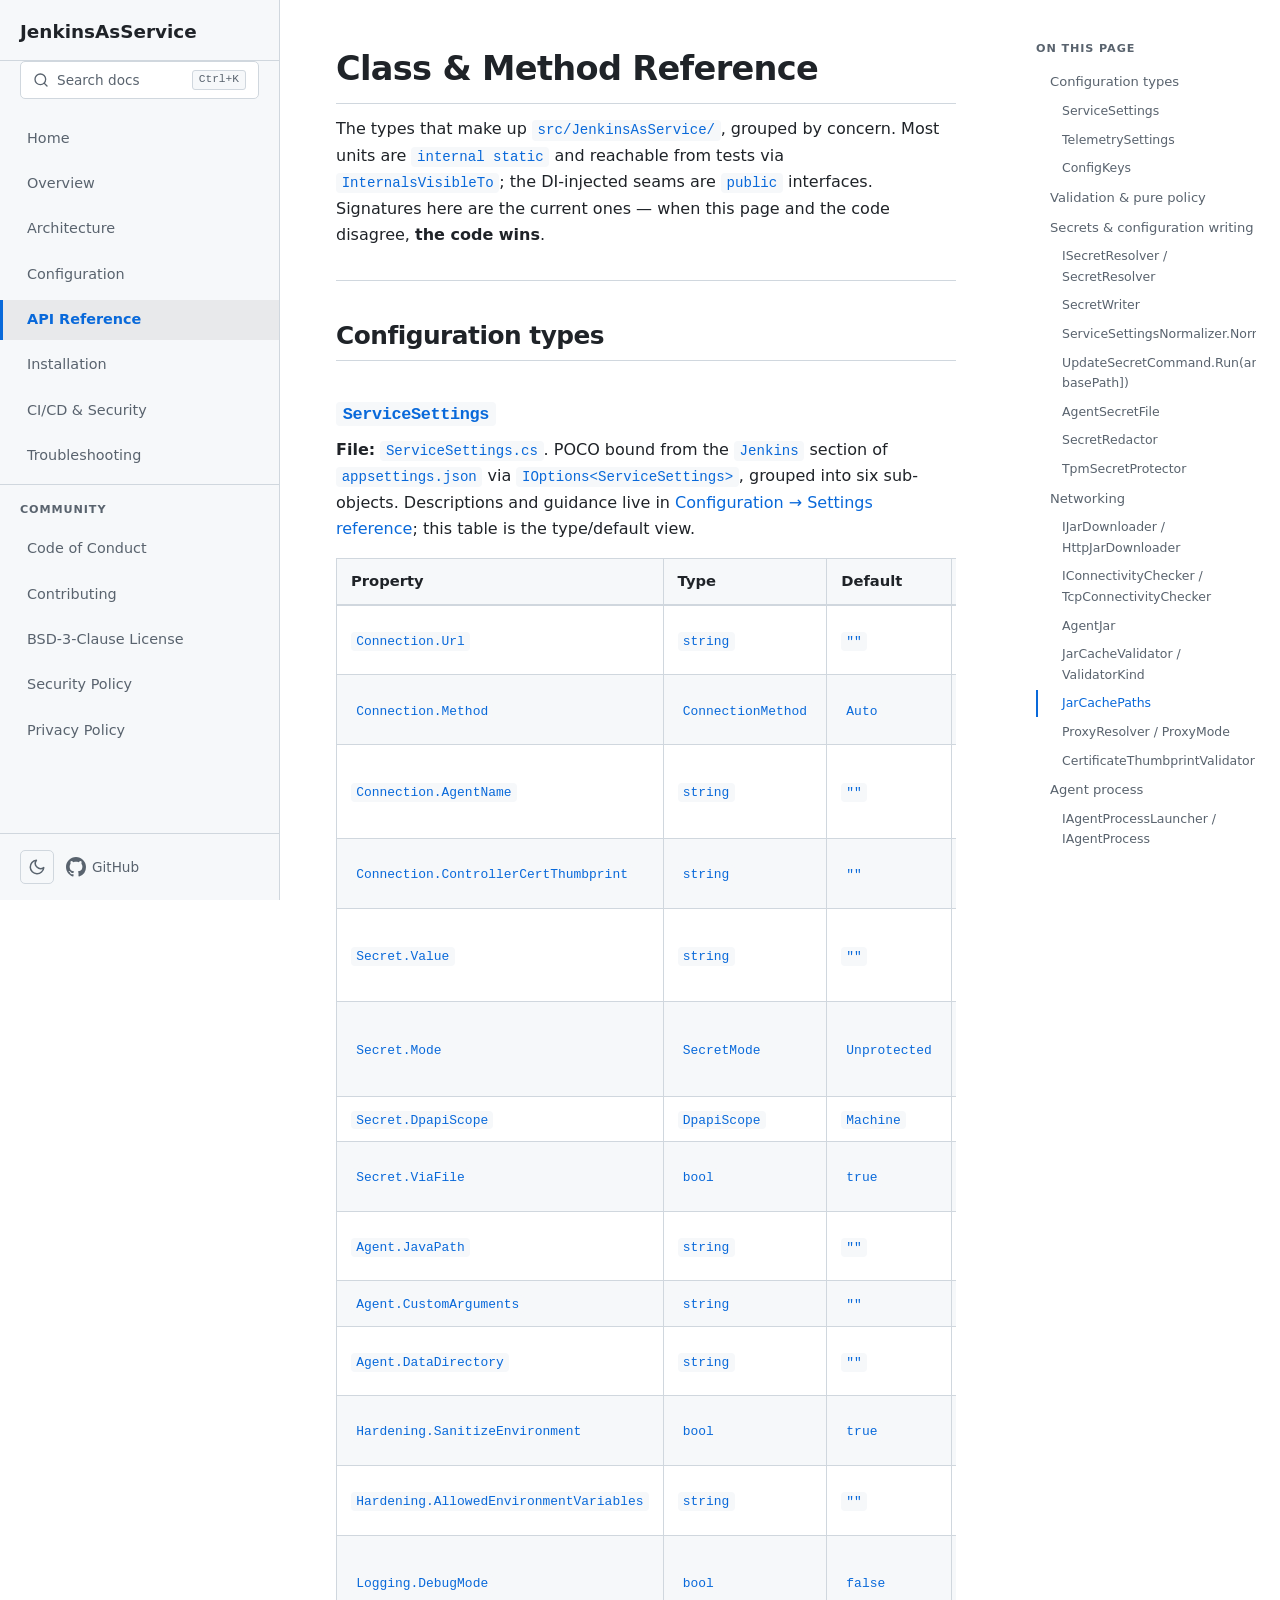
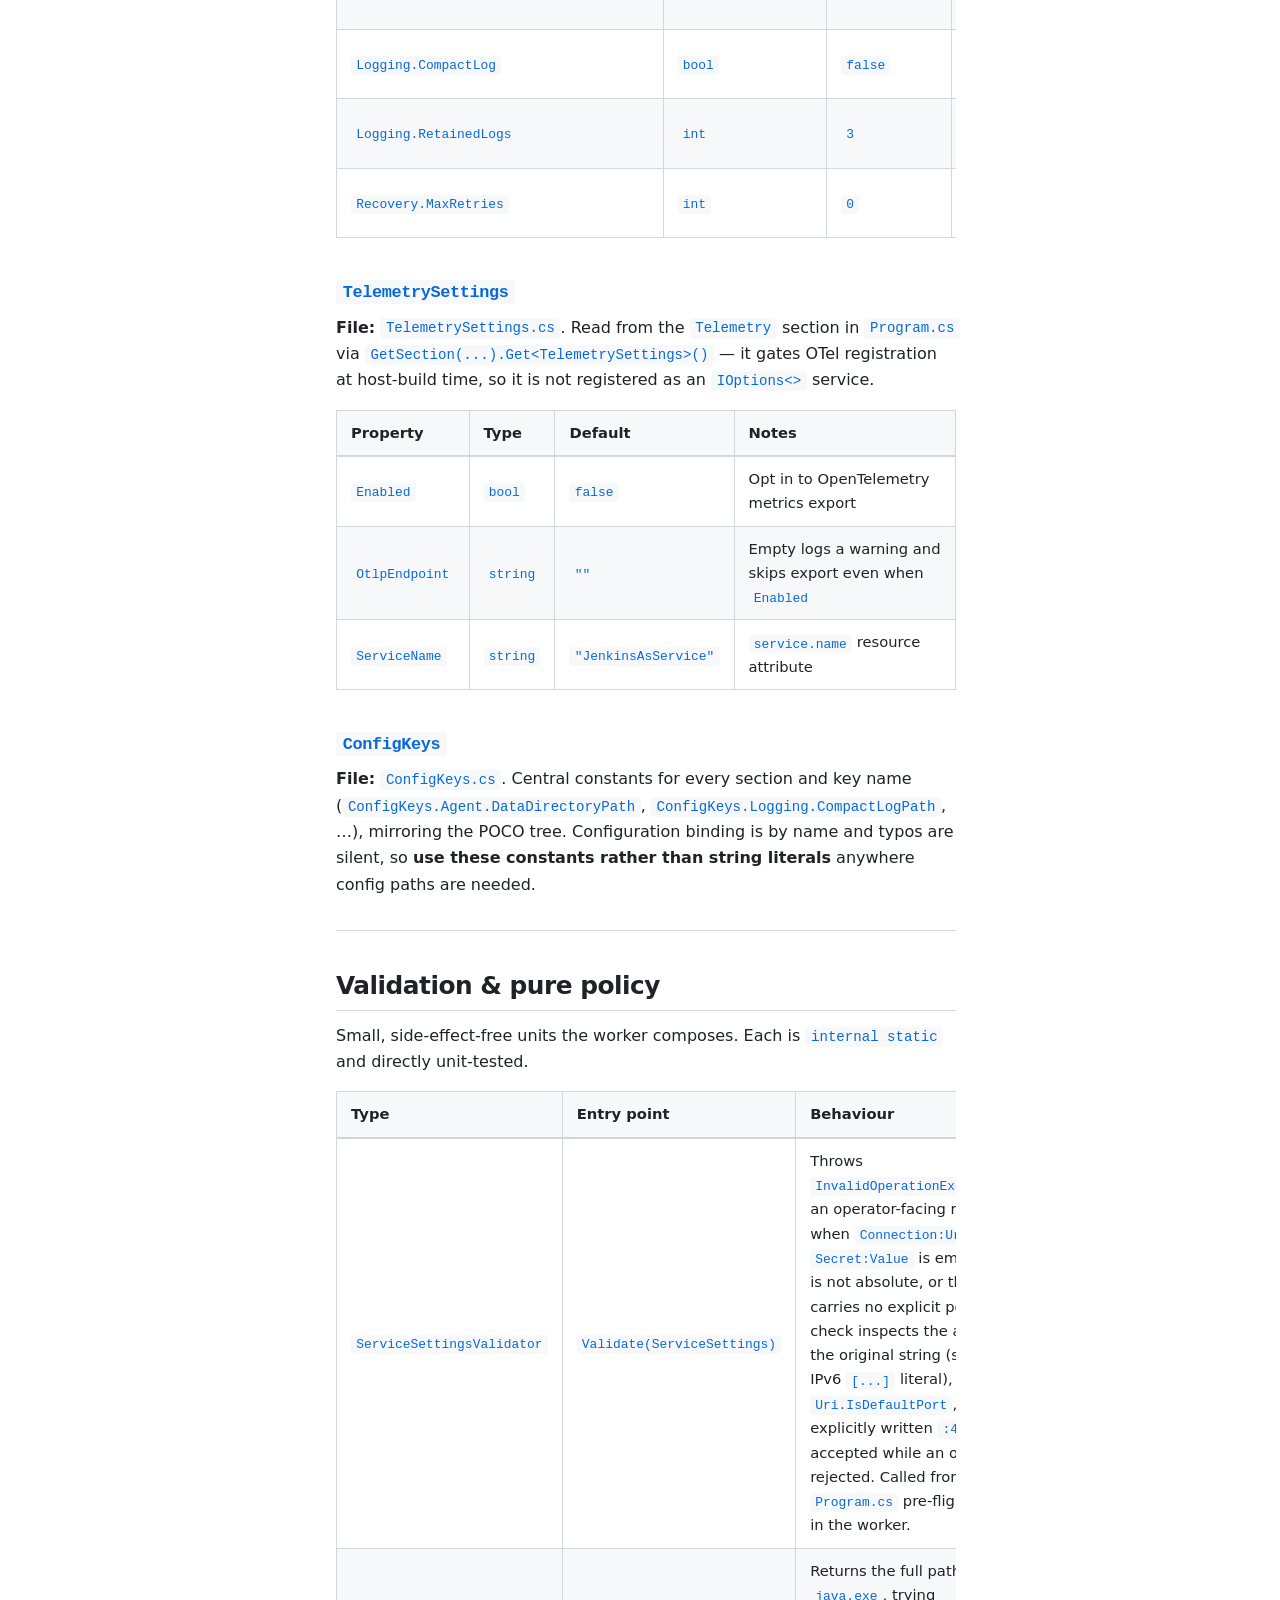
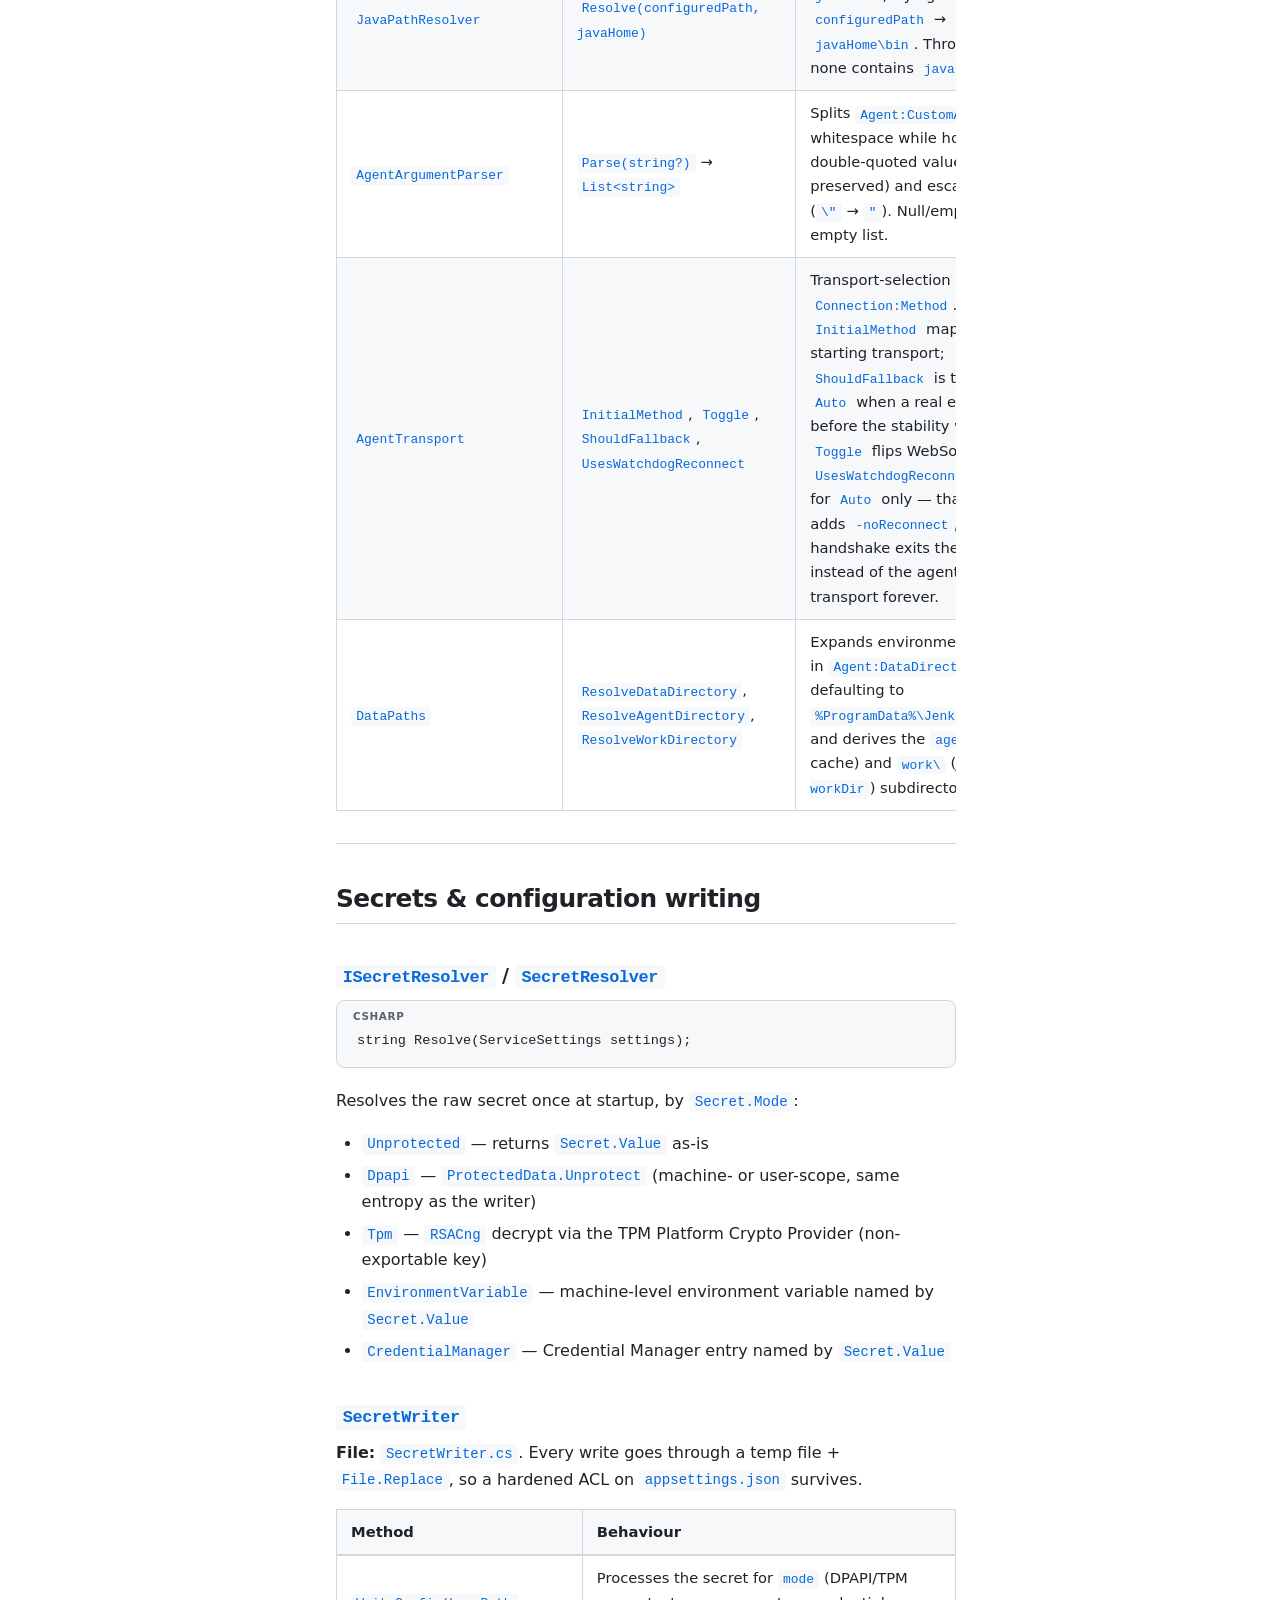
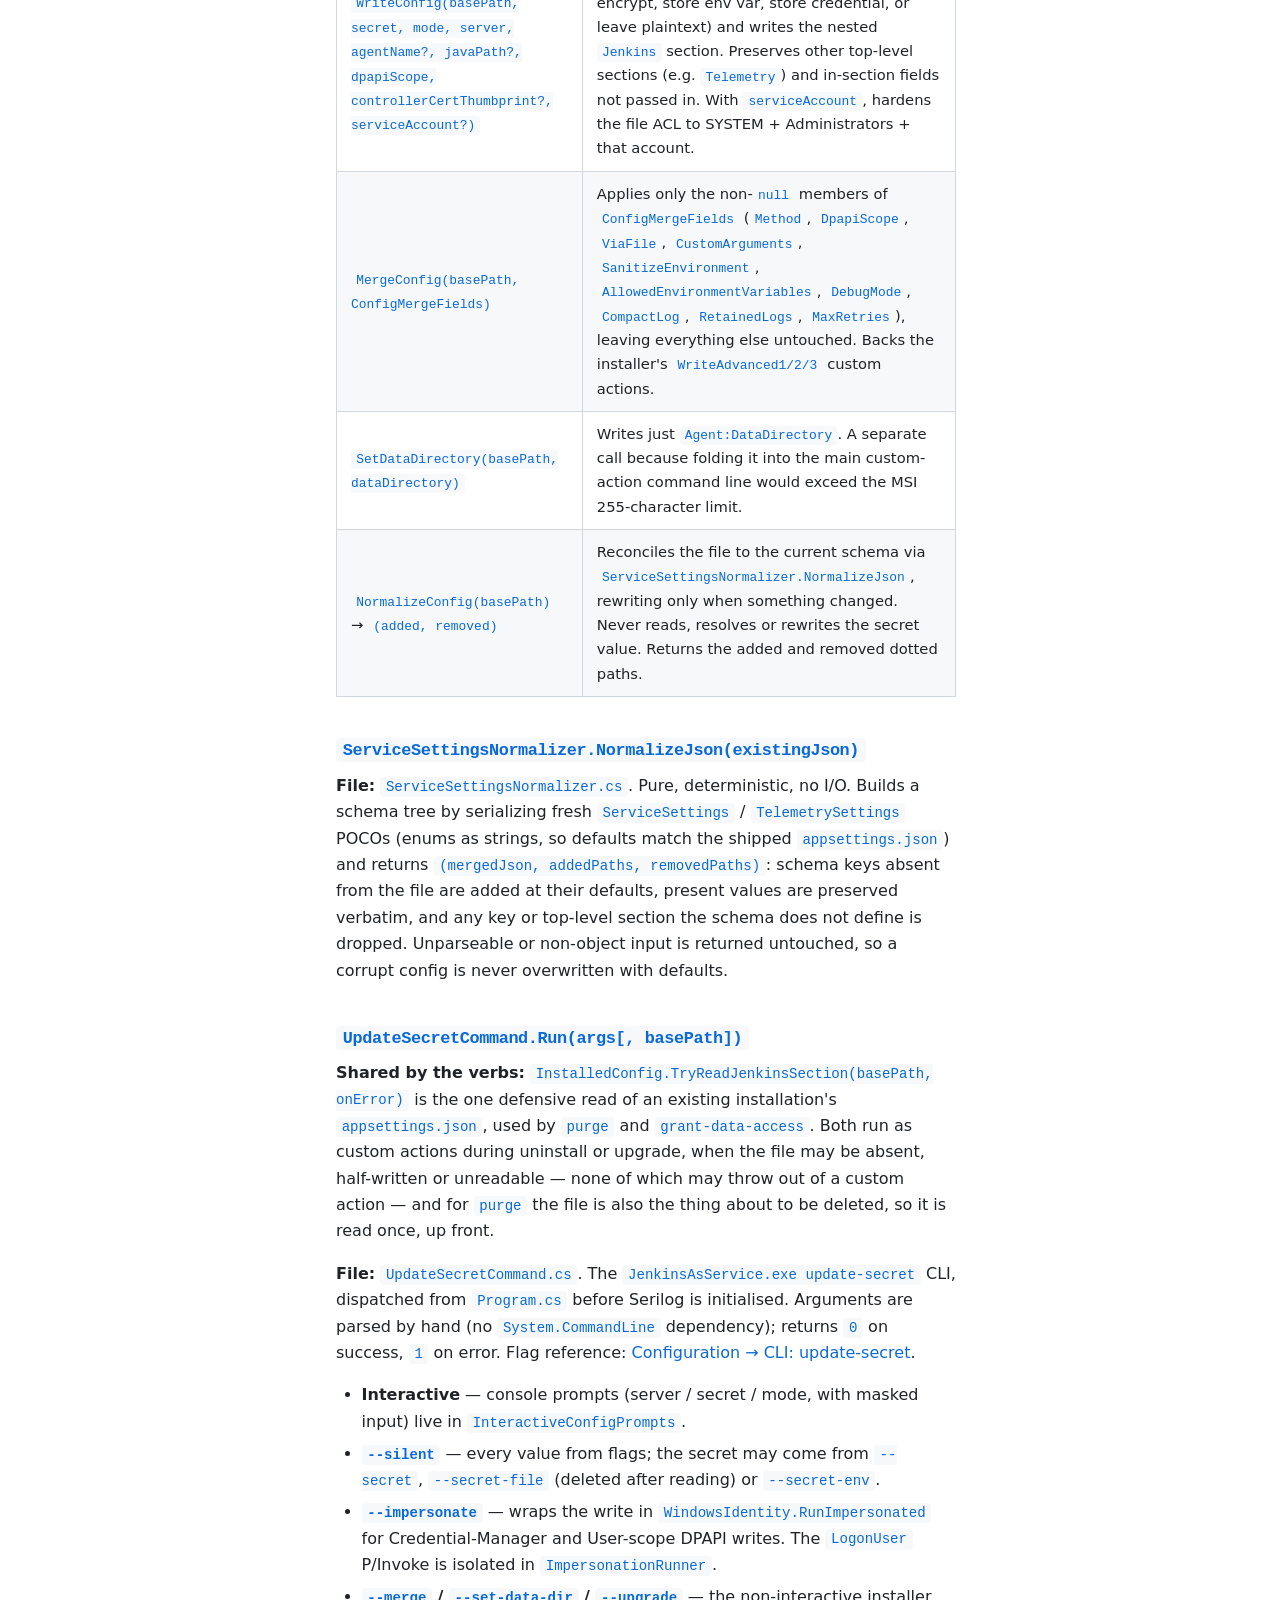
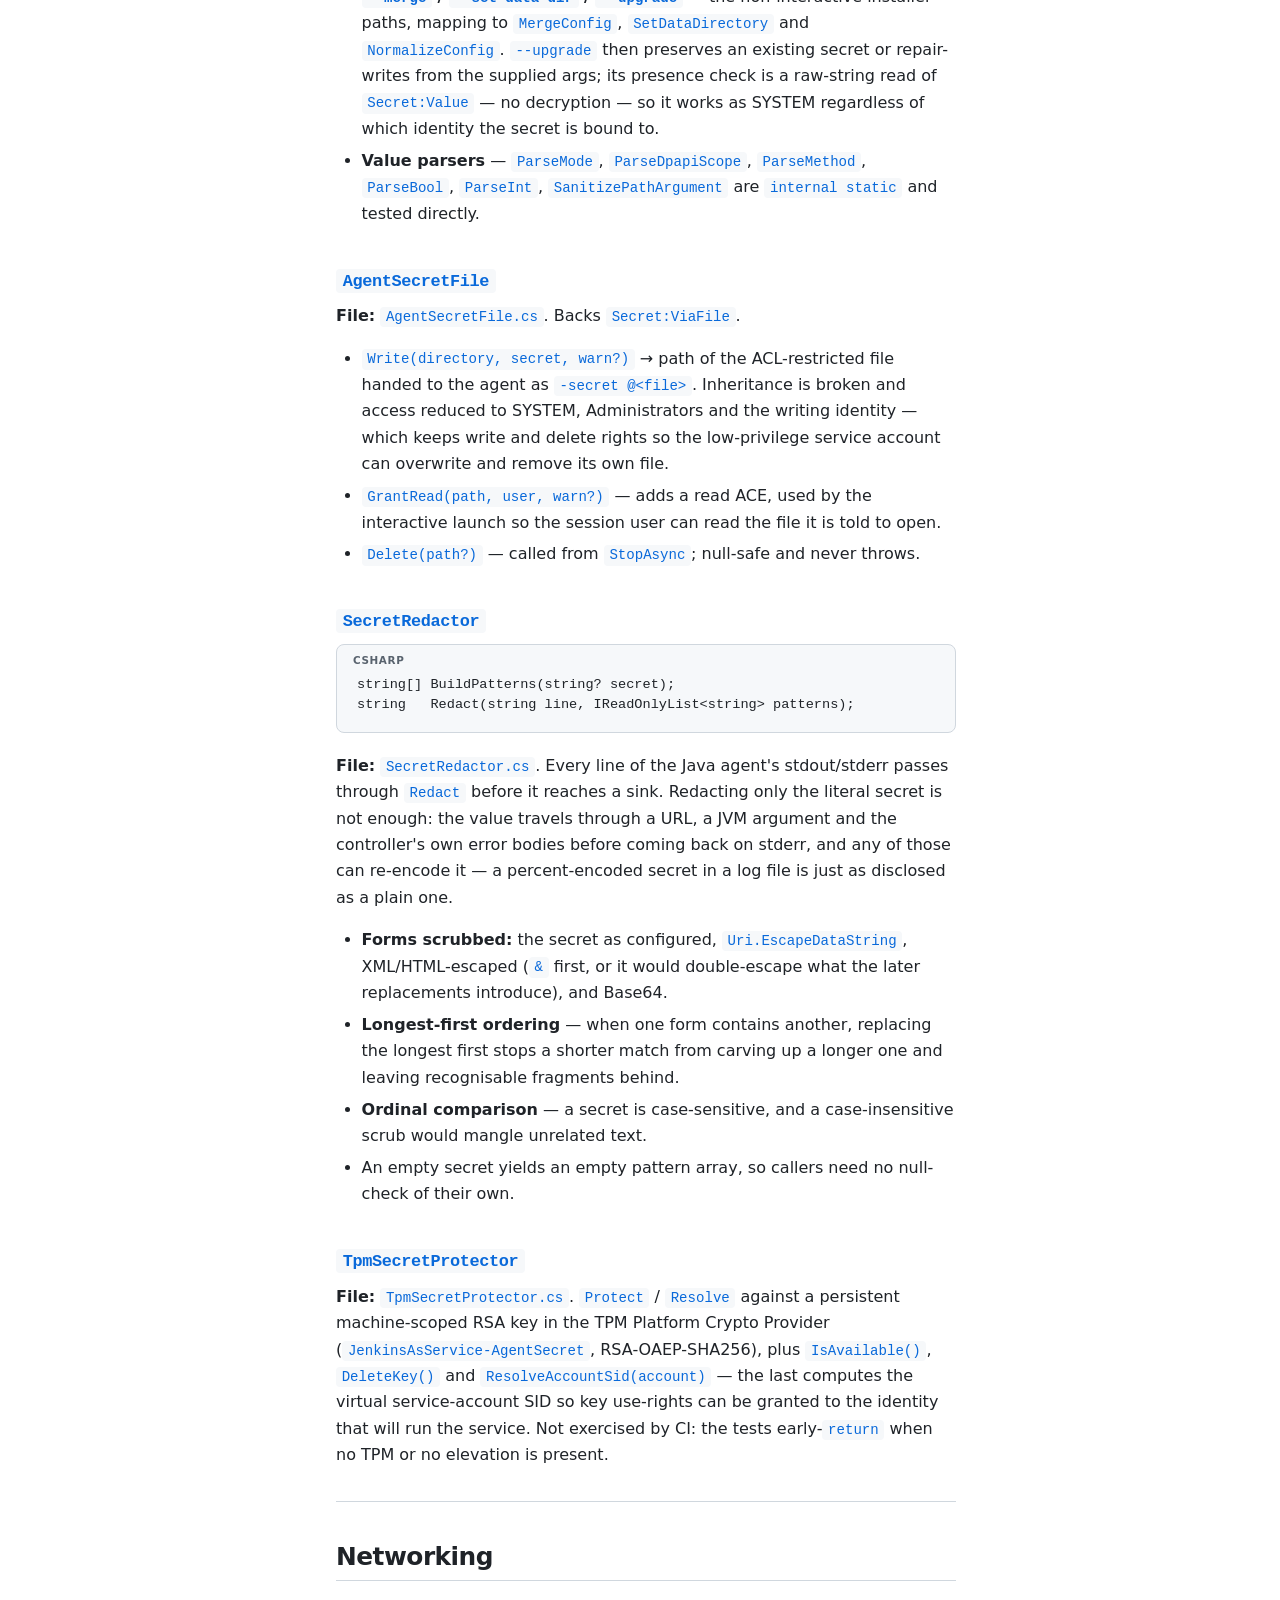
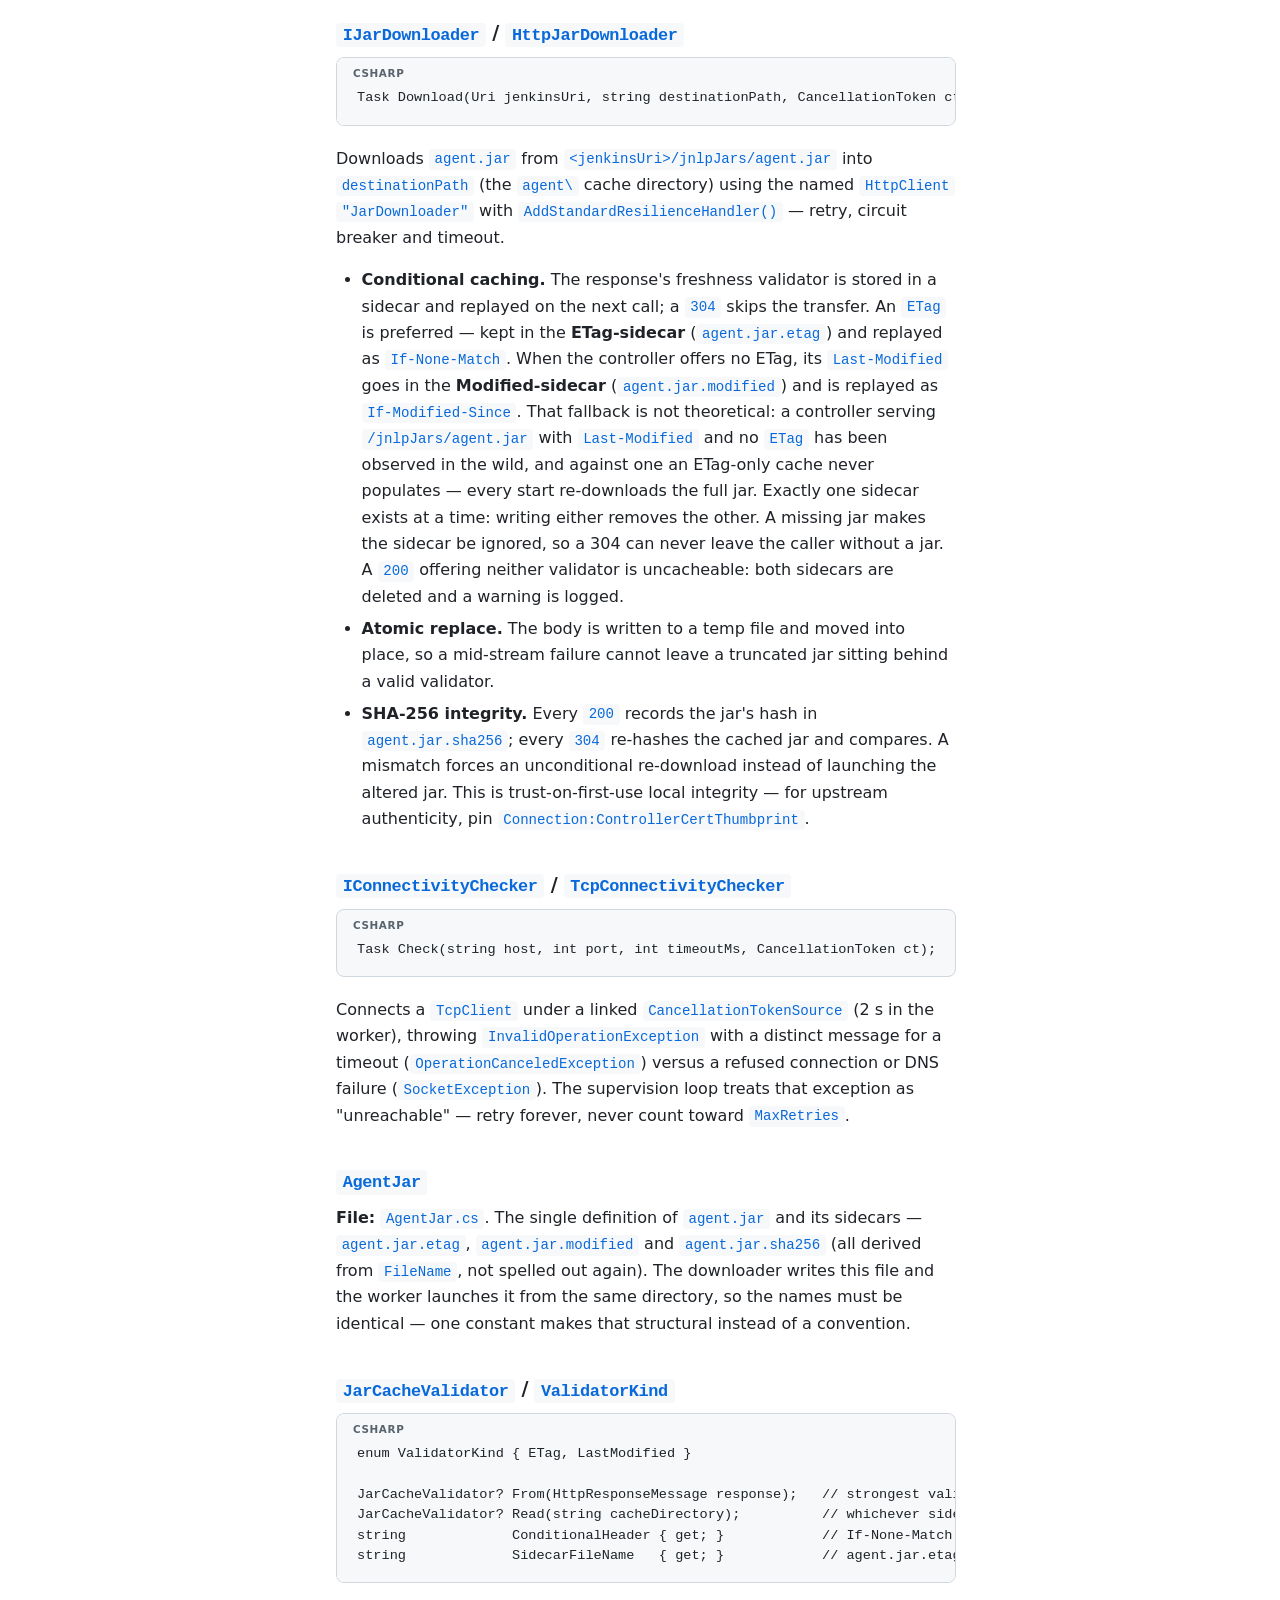
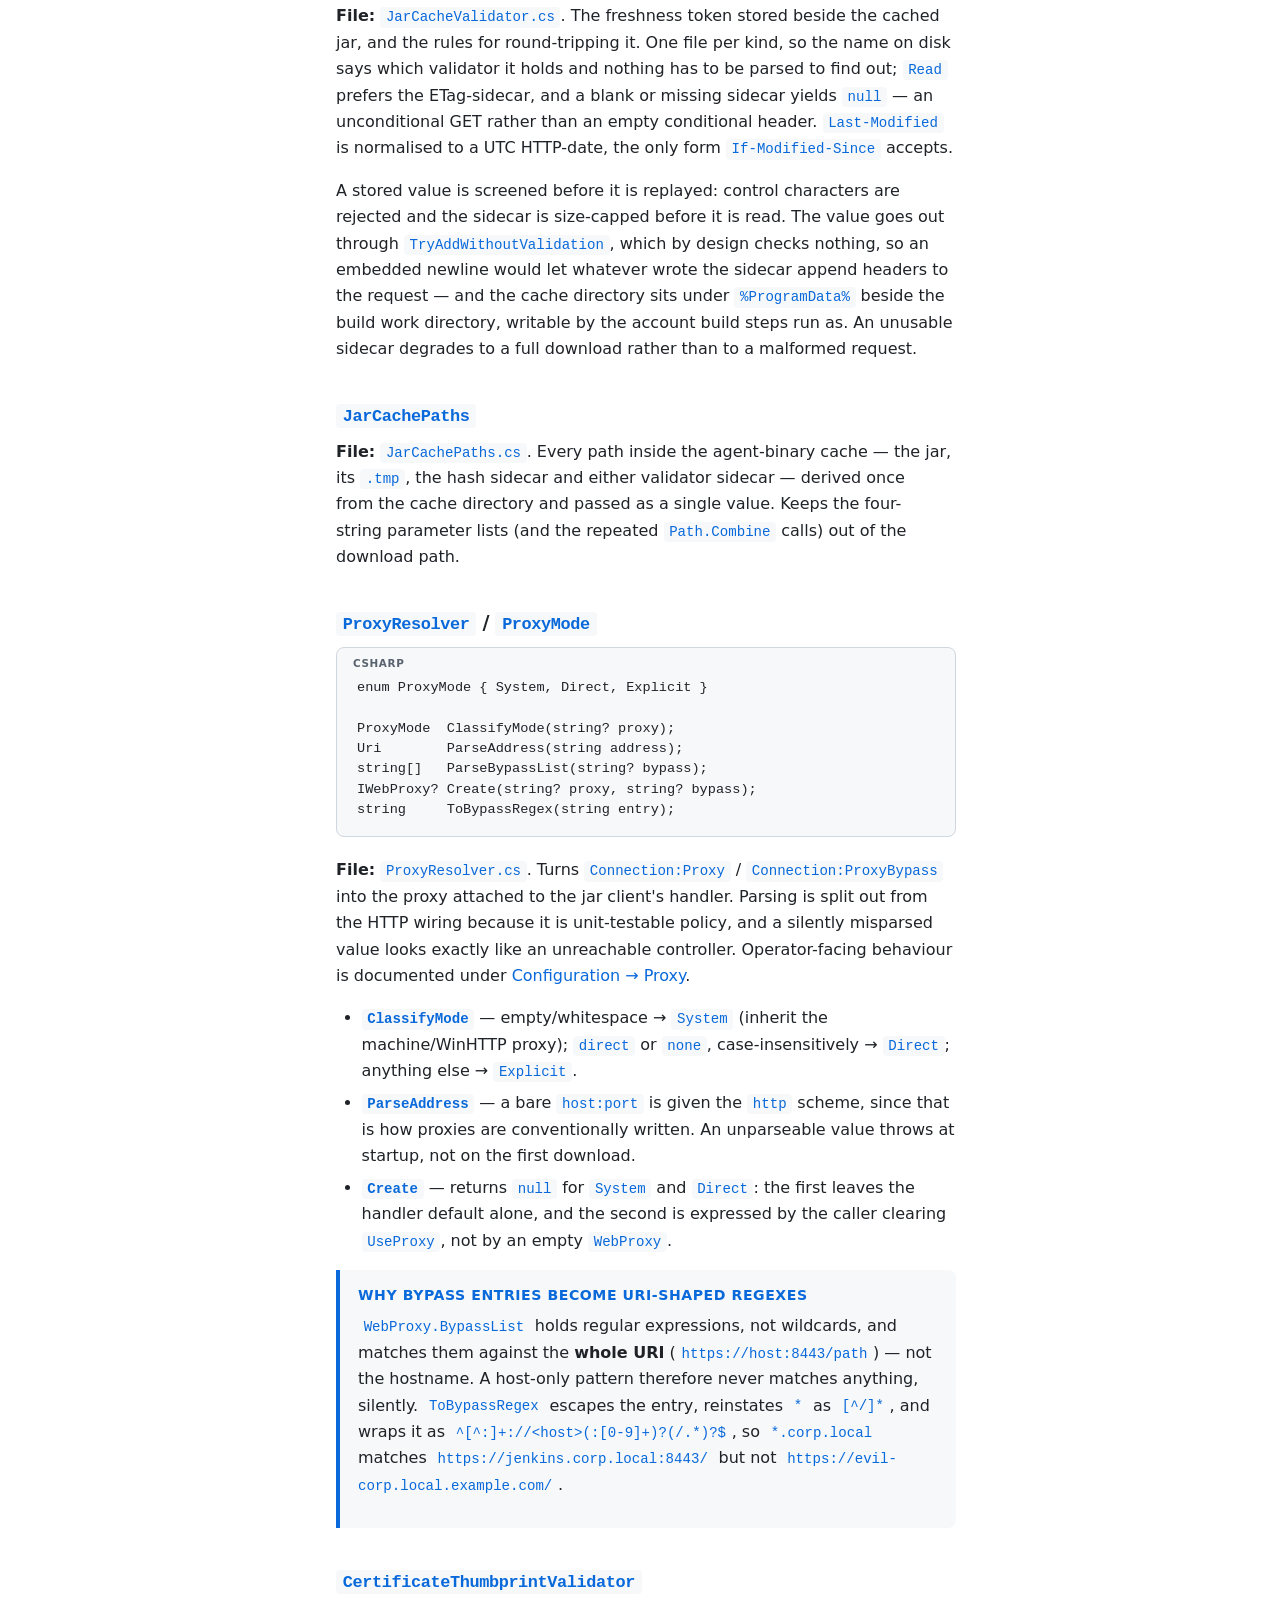
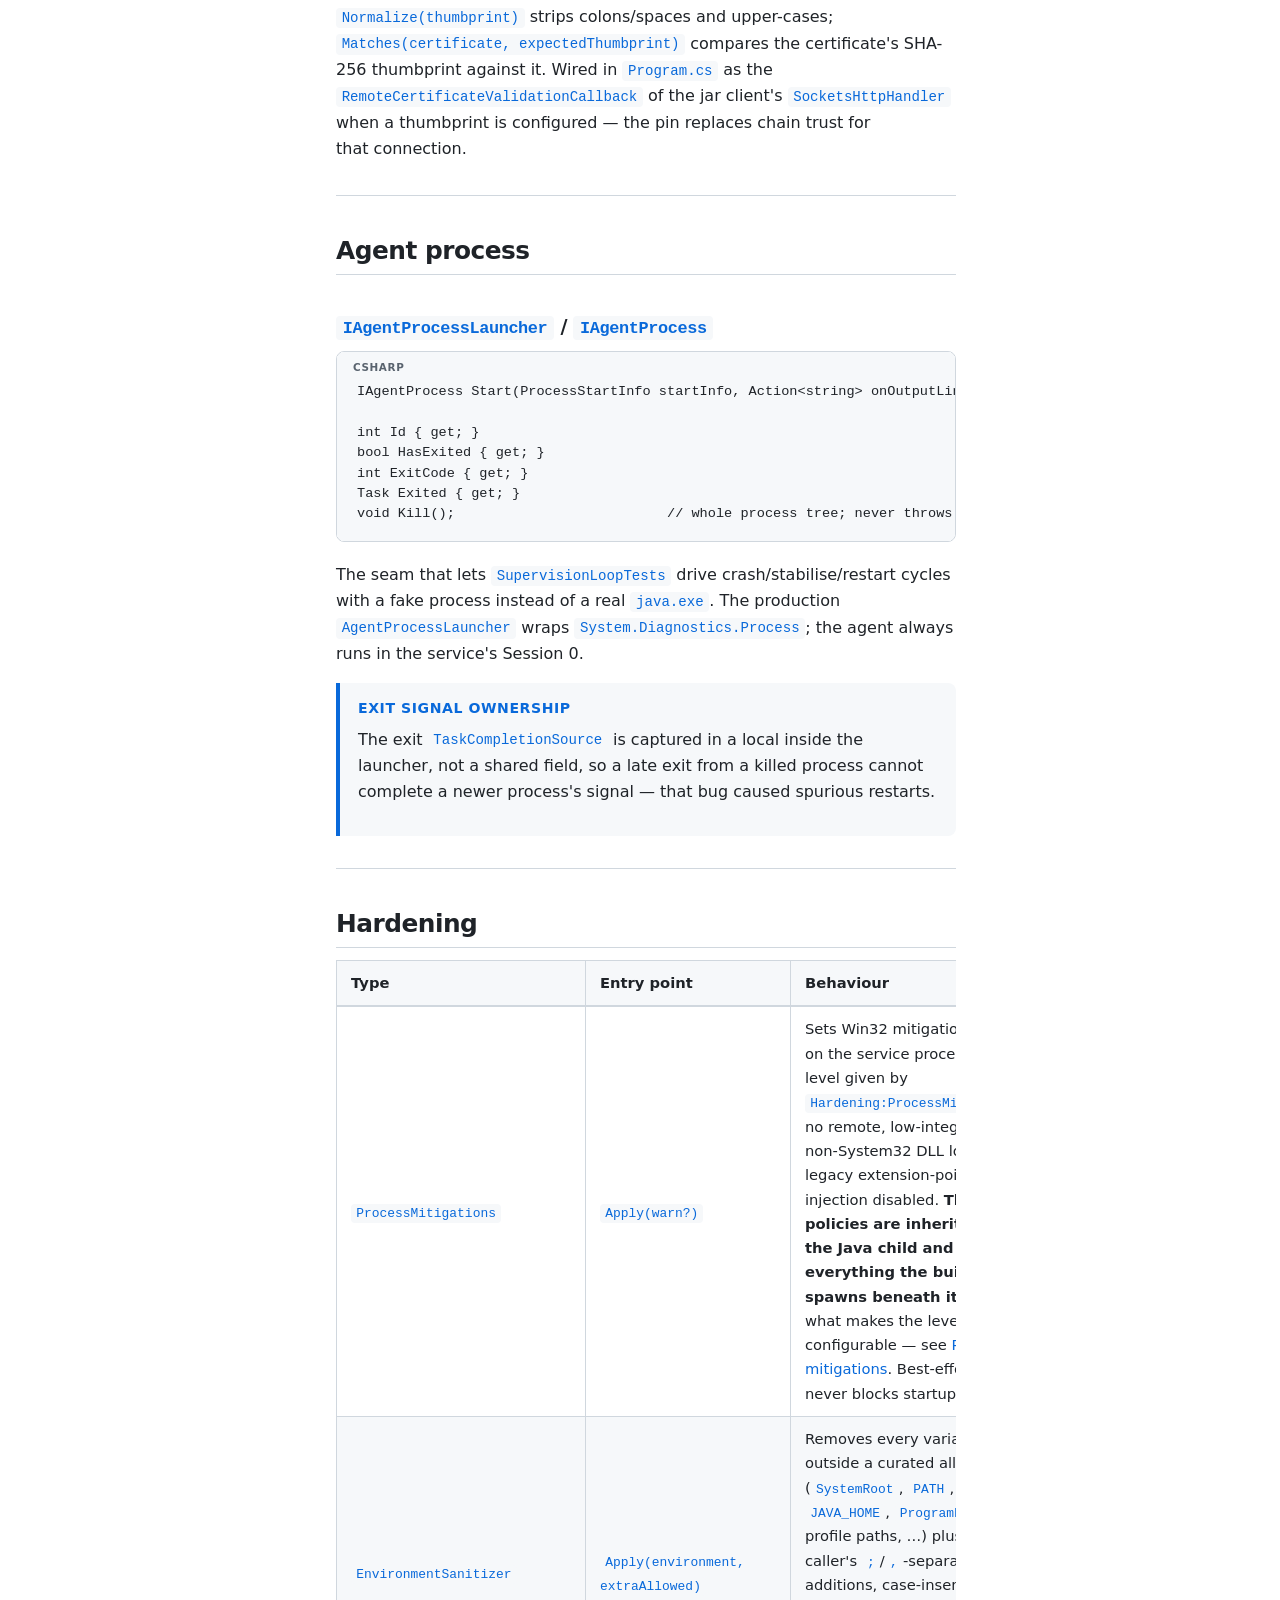
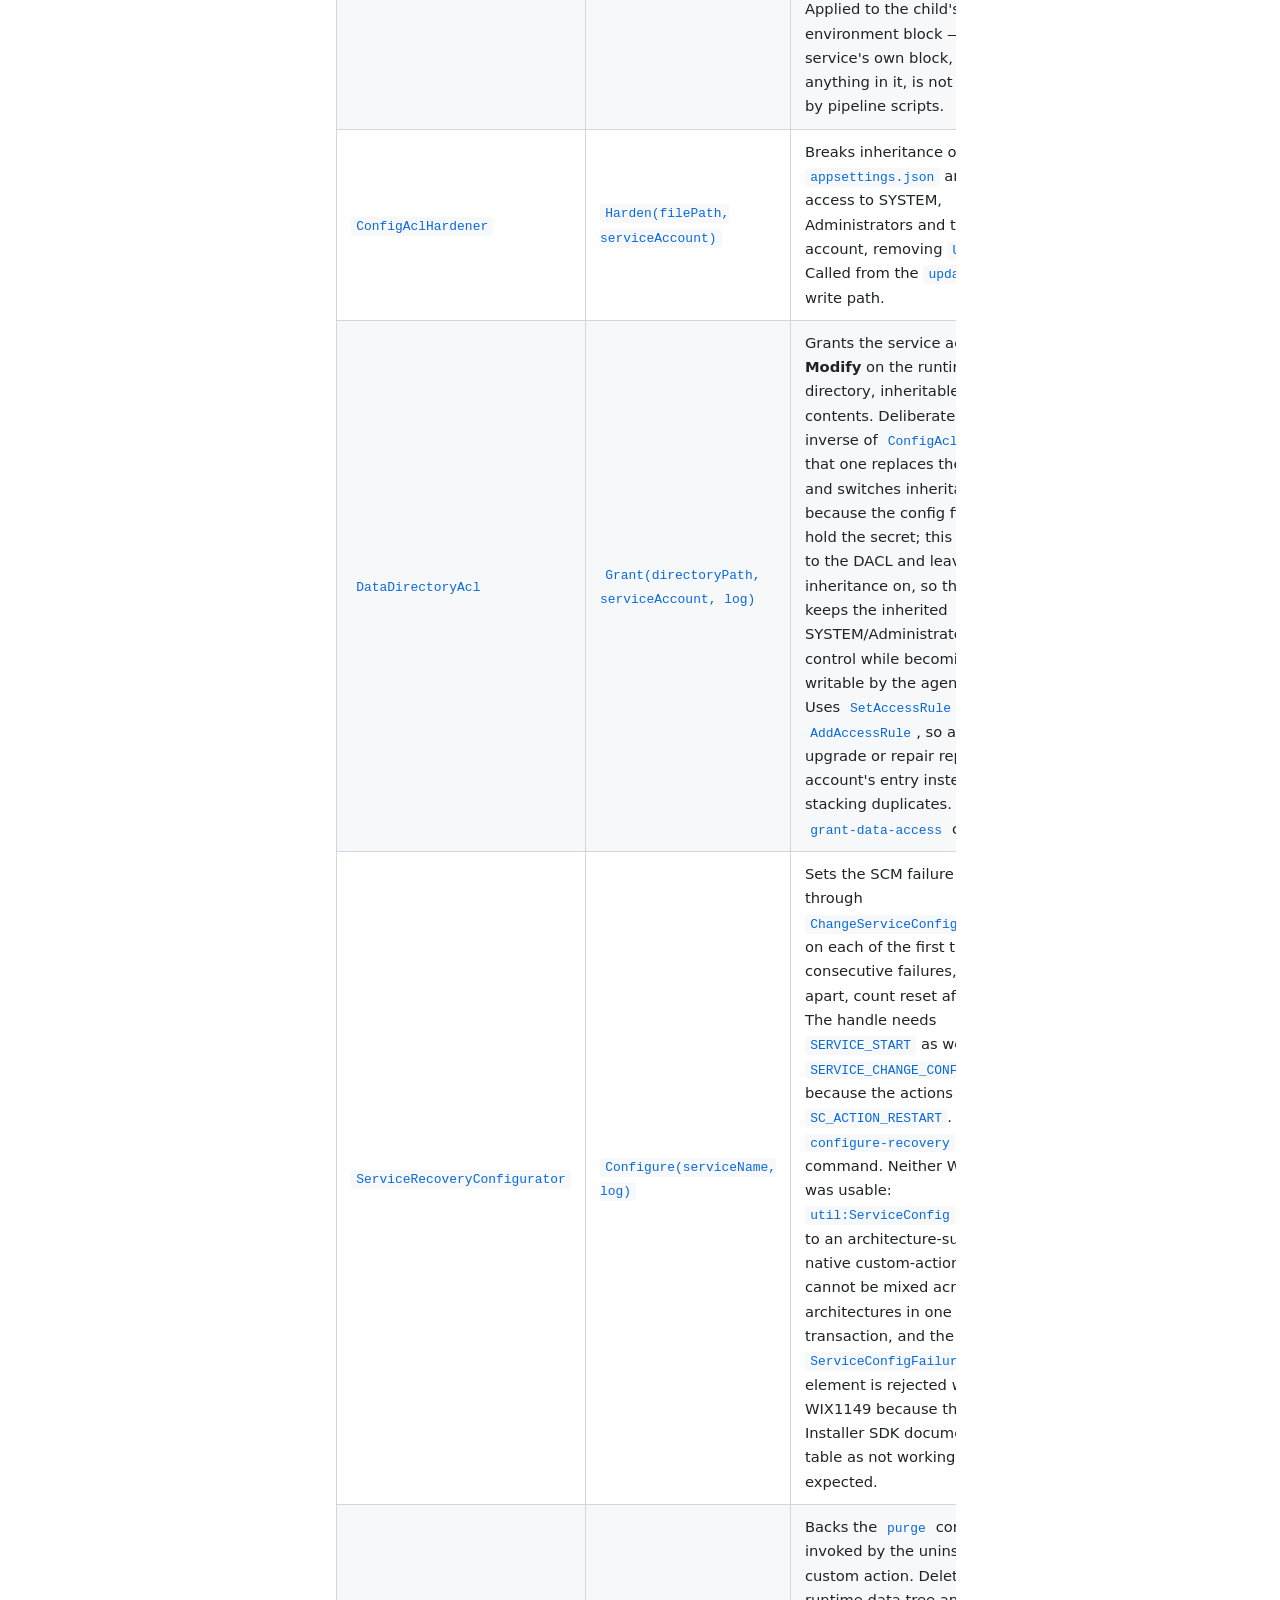
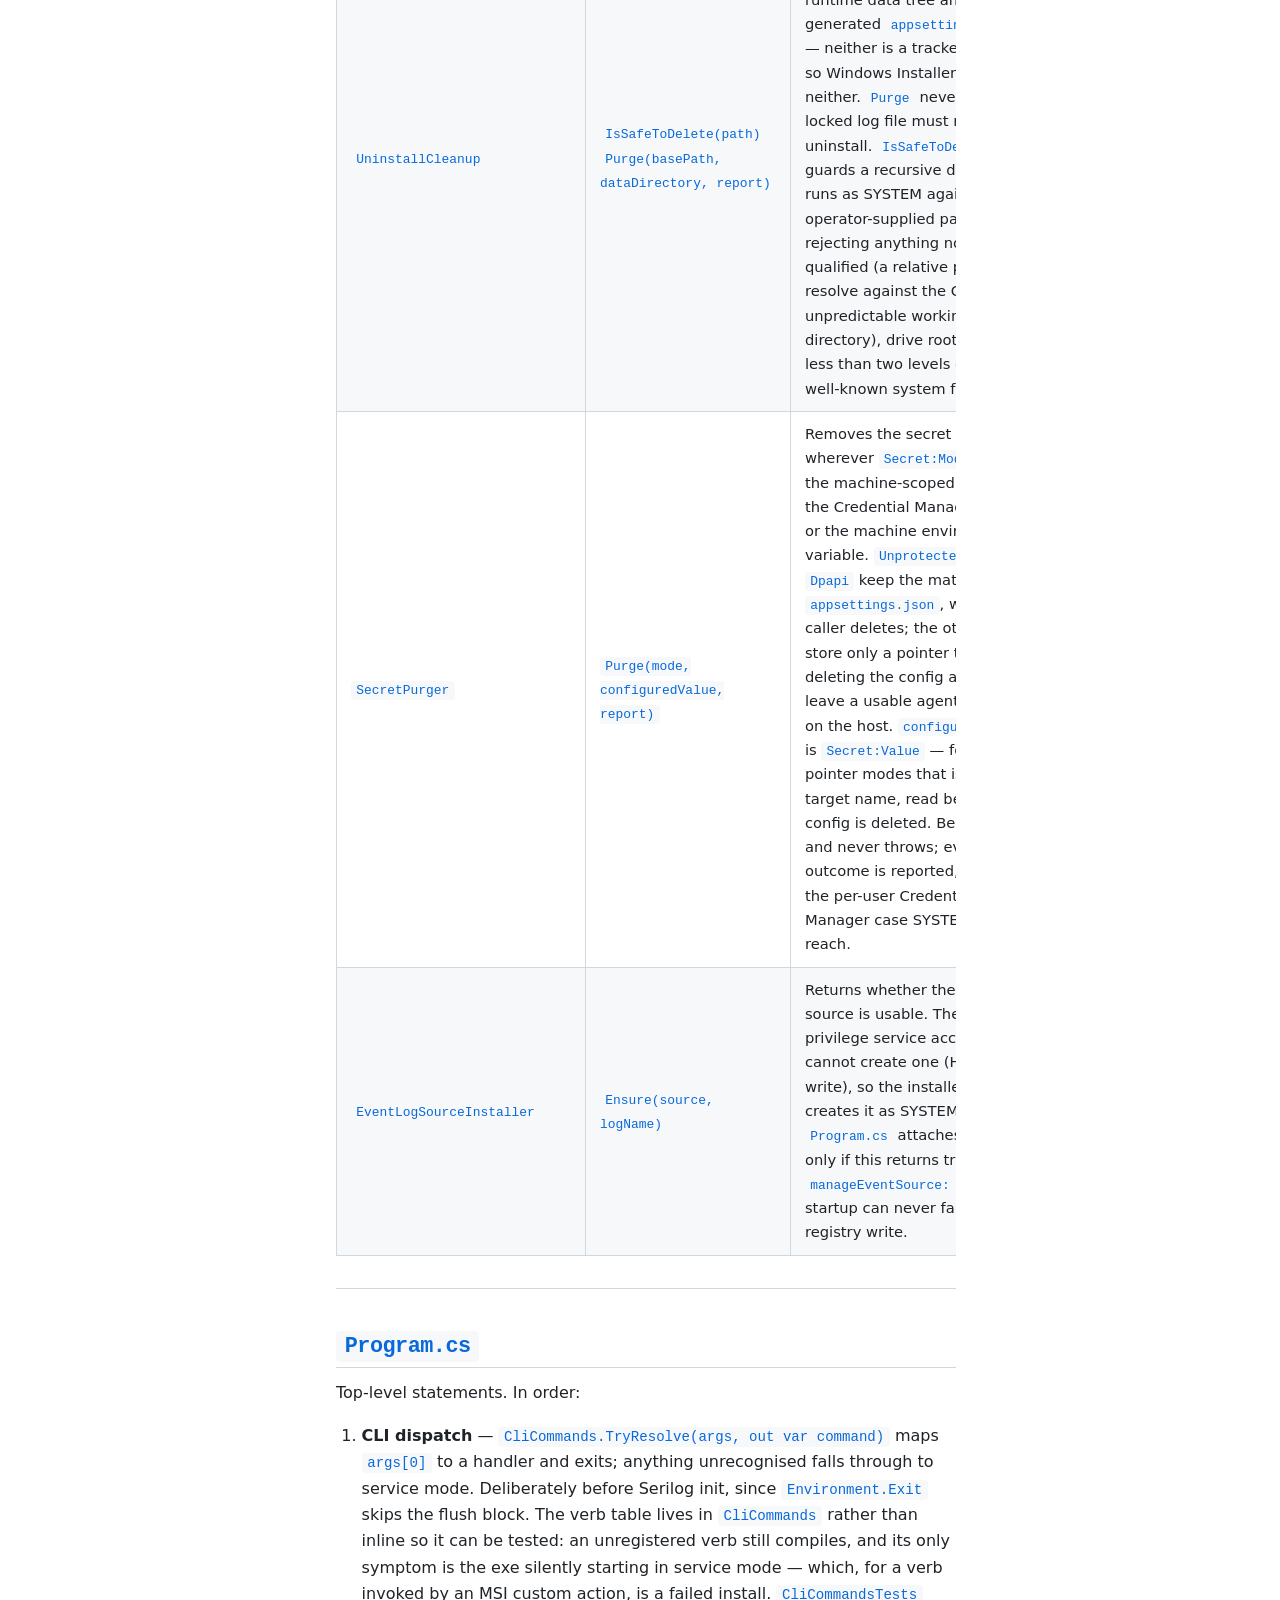
==== commit 418d8e4b: "feat(hardening)!: choose the process-mitigation level at install time ProcessMitigations documented " ====
--- a/docs/api-reference.html
+++ b/docs/api-reference.html
@@ -312,7 +312,7 @@
           <tr>
             <td><code>ProcessMitigations</code></td>
             <td><code>Apply(warn?)</code></td>
-            <td>Sets Win32 mitigation policies on the <em>service</em> process: no remote, low-integrity or non-System32 DLL loads, and legacy extension-point injection disabled. Affects future <code>LoadLibrary</code> calls in this process only, not the Java child. Best-effort &mdash; never blocks startup.</td>
+            <td>Sets Win32 mitigation policies on the service process at the level given by <code>Hardening:ProcessMitigations</code>: no remote, low-integrity or non-System32 DLL loads, and legacy extension-point injection disabled. <strong>These policies are inherited by the Java child and everything the build spawns beneath it</strong>, which is what makes the level configurable &mdash; see <a href="configuration.html#process-mitigations">Process mitigations</a>. Best-effort &mdash; never blocks startup.</td>
           </tr>
           <tr>
             <td><code>EnvironmentSanitizer</code></td>
@@ -361,7 +361,7 @@
       <li><strong>CLI dispatch</strong> &mdash; <code>CliCommands.TryResolve(args, out var command)</code> maps <code>args[0]</code> to a handler and exits; anything unrecognised falls through to service mode. Deliberately <em>before</em> Serilog init, since <code>Environment.Exit</code> skips the flush block. The verb table lives in <code>CliCommands</code> rather than inline so it can be tested: an unregistered verb still compiles, and its only symptom is the exe silently starting in <em>service</em> mode &mdash; which, for a verb invoked by an MSI custom action, is a failed install. <code>CliCommandsTests</code> asserts by reflection that every command type declaring a <code>Name</code> is dispatchable. The four verbs are <code>update-secret</code>, <code>purge</code>, <code>grant-data-access</code> and <code>configure-recovery</code>.</li>
       <li><strong>Boot config</strong> &mdash; a throwaway <code>ConfigurationBuilder</code> reads <code>Logging:DebugMode</code>, <code>Logging:CompactLog</code>, <code>Logging:RetainedLogs</code> and <code>Agent:DataDirectory</code> before the host exists.</li>
       <li><strong>Serilog</strong> &mdash; rolling file sink in the <em>data</em> directory (10&nbsp;MB, <code>RetainedLogs</code> kept; <code>agent.log</code> or <code>agent.clef</code>), Event Log sink at Warning+ when the source is usable, enrichers <code>ProcessId</code> / <code>MachineName</code> / <code>EnvironmentName</code>, and level overrides muting <code>Microsoft</code>, <code>System.Net.Http</code> and <code>Polly</code> below Warning.</li>
-      <li><strong><code>ProcessMitigations.Apply</code></strong> &mdash; hardens the service process itself.</li>
+      <li><strong><code>ProcessMitigations.Apply</code></strong> &mdash; hardens the service process, and by inheritance everything it launches.</li>
       <li><strong>Host</strong> &mdash; <code>BuildHost(args, basePath)</code>, split into four single-purpose steps:
         <ul>
           <li><strong>Config source</strong> &mdash; <code>AddJsonFile(Path.Combine(basePath, "appsettings.json"), reloadOnChange: true)</code>, then <code>AddWindowsService(ServiceName = "Jenkins")</code> and <code>Configure&lt;ServiceSettings&gt;</code>.</li>
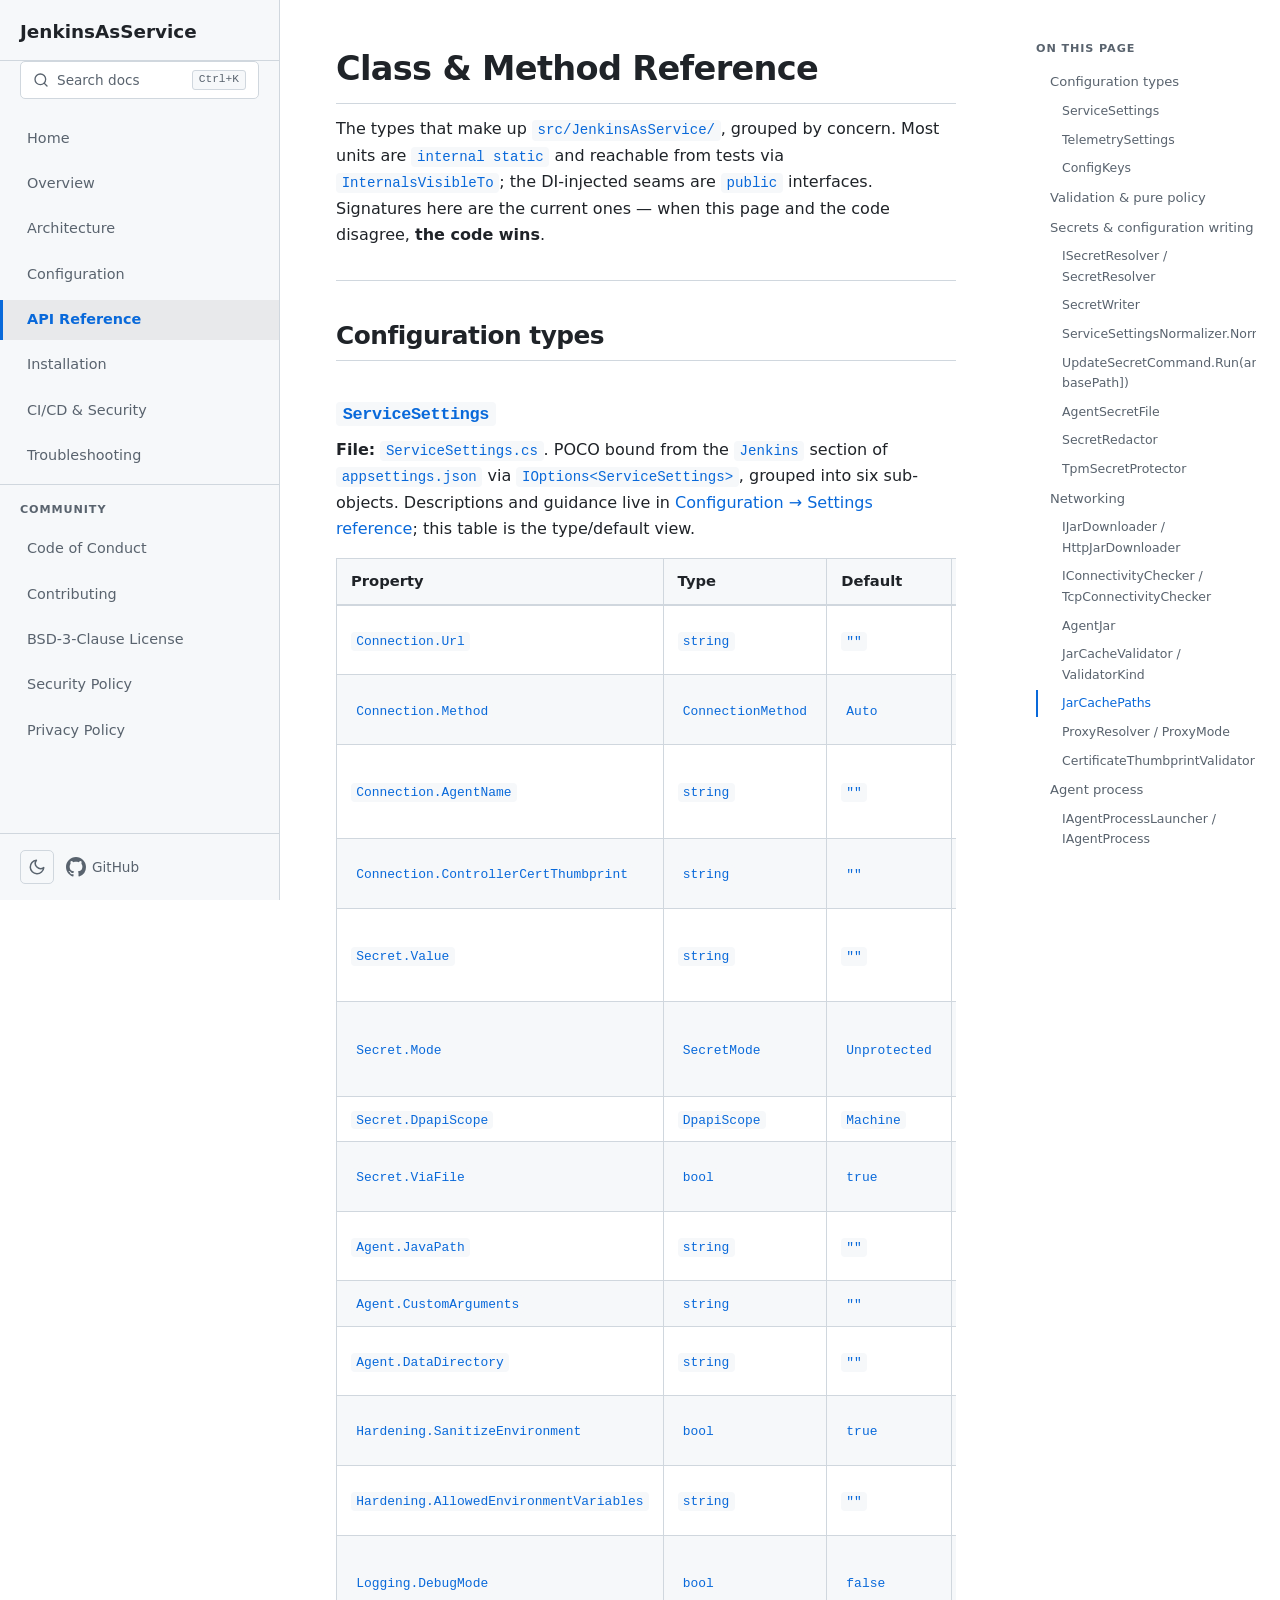
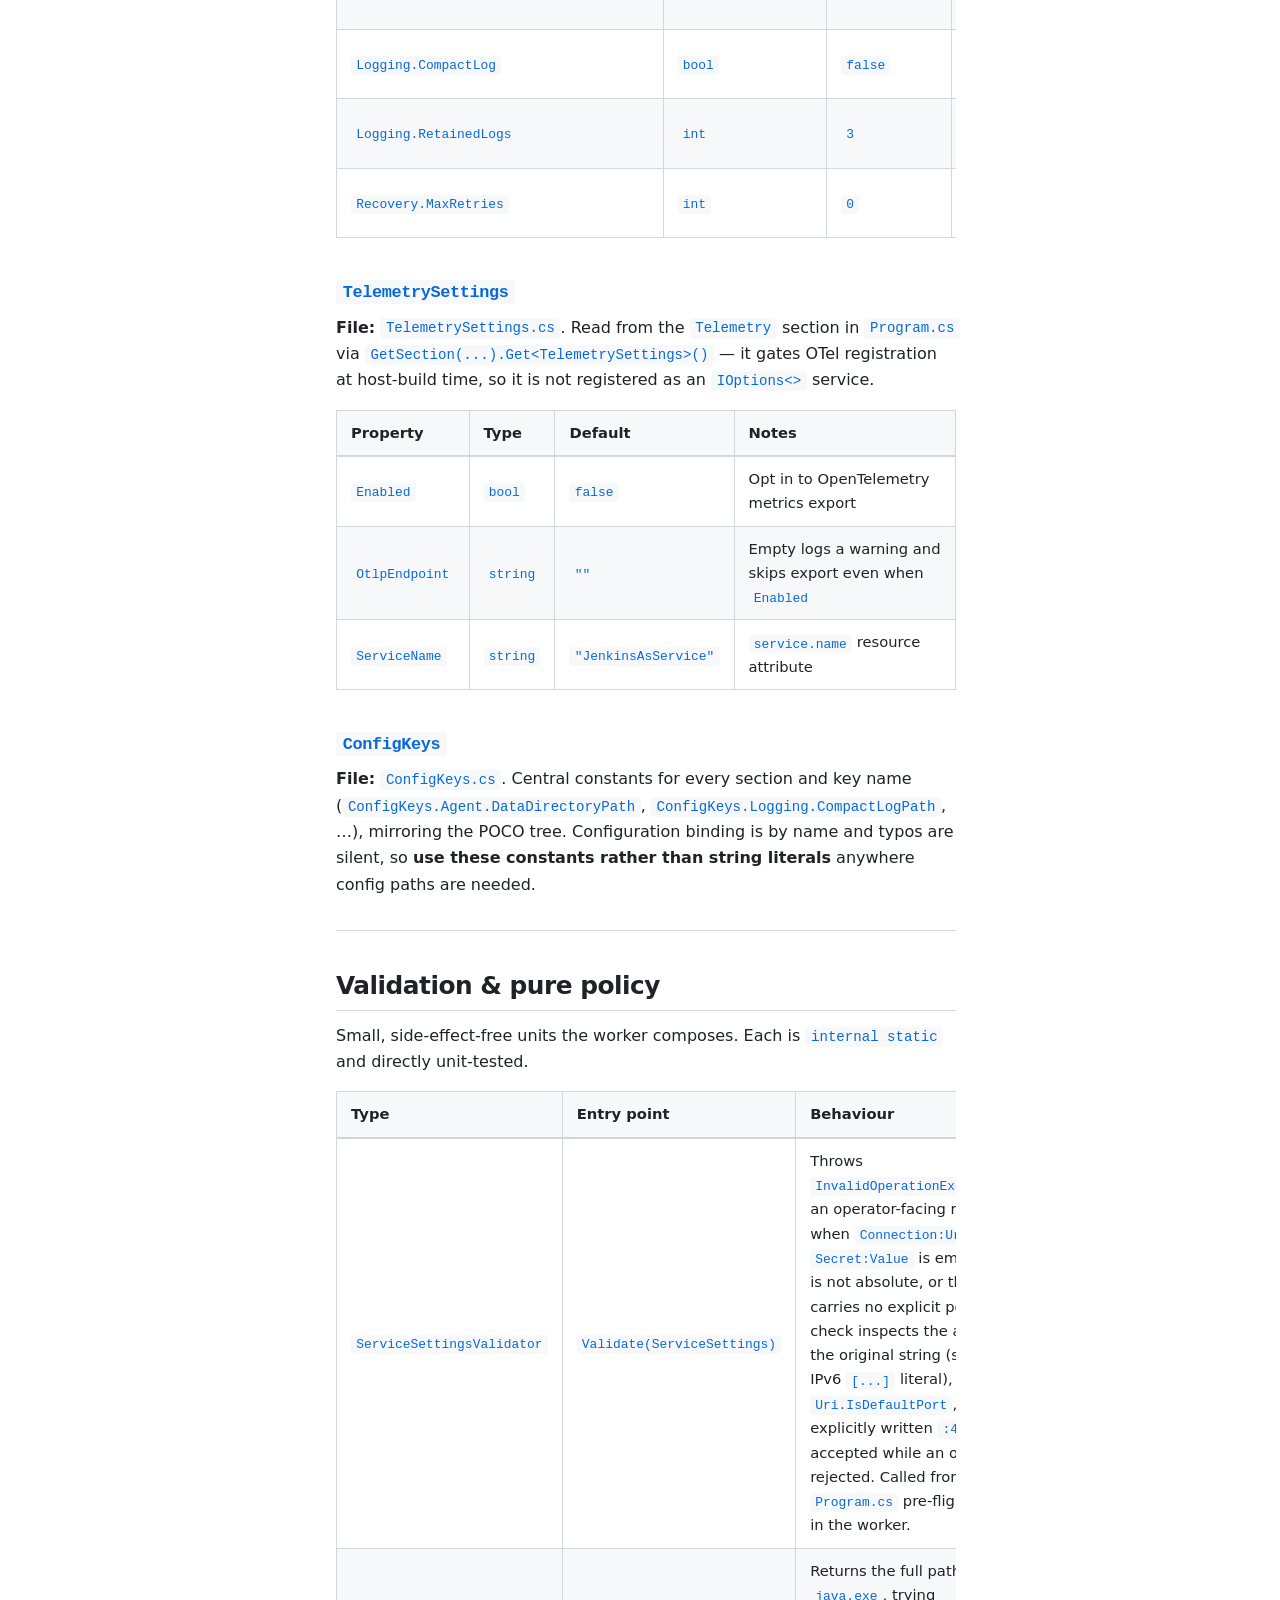
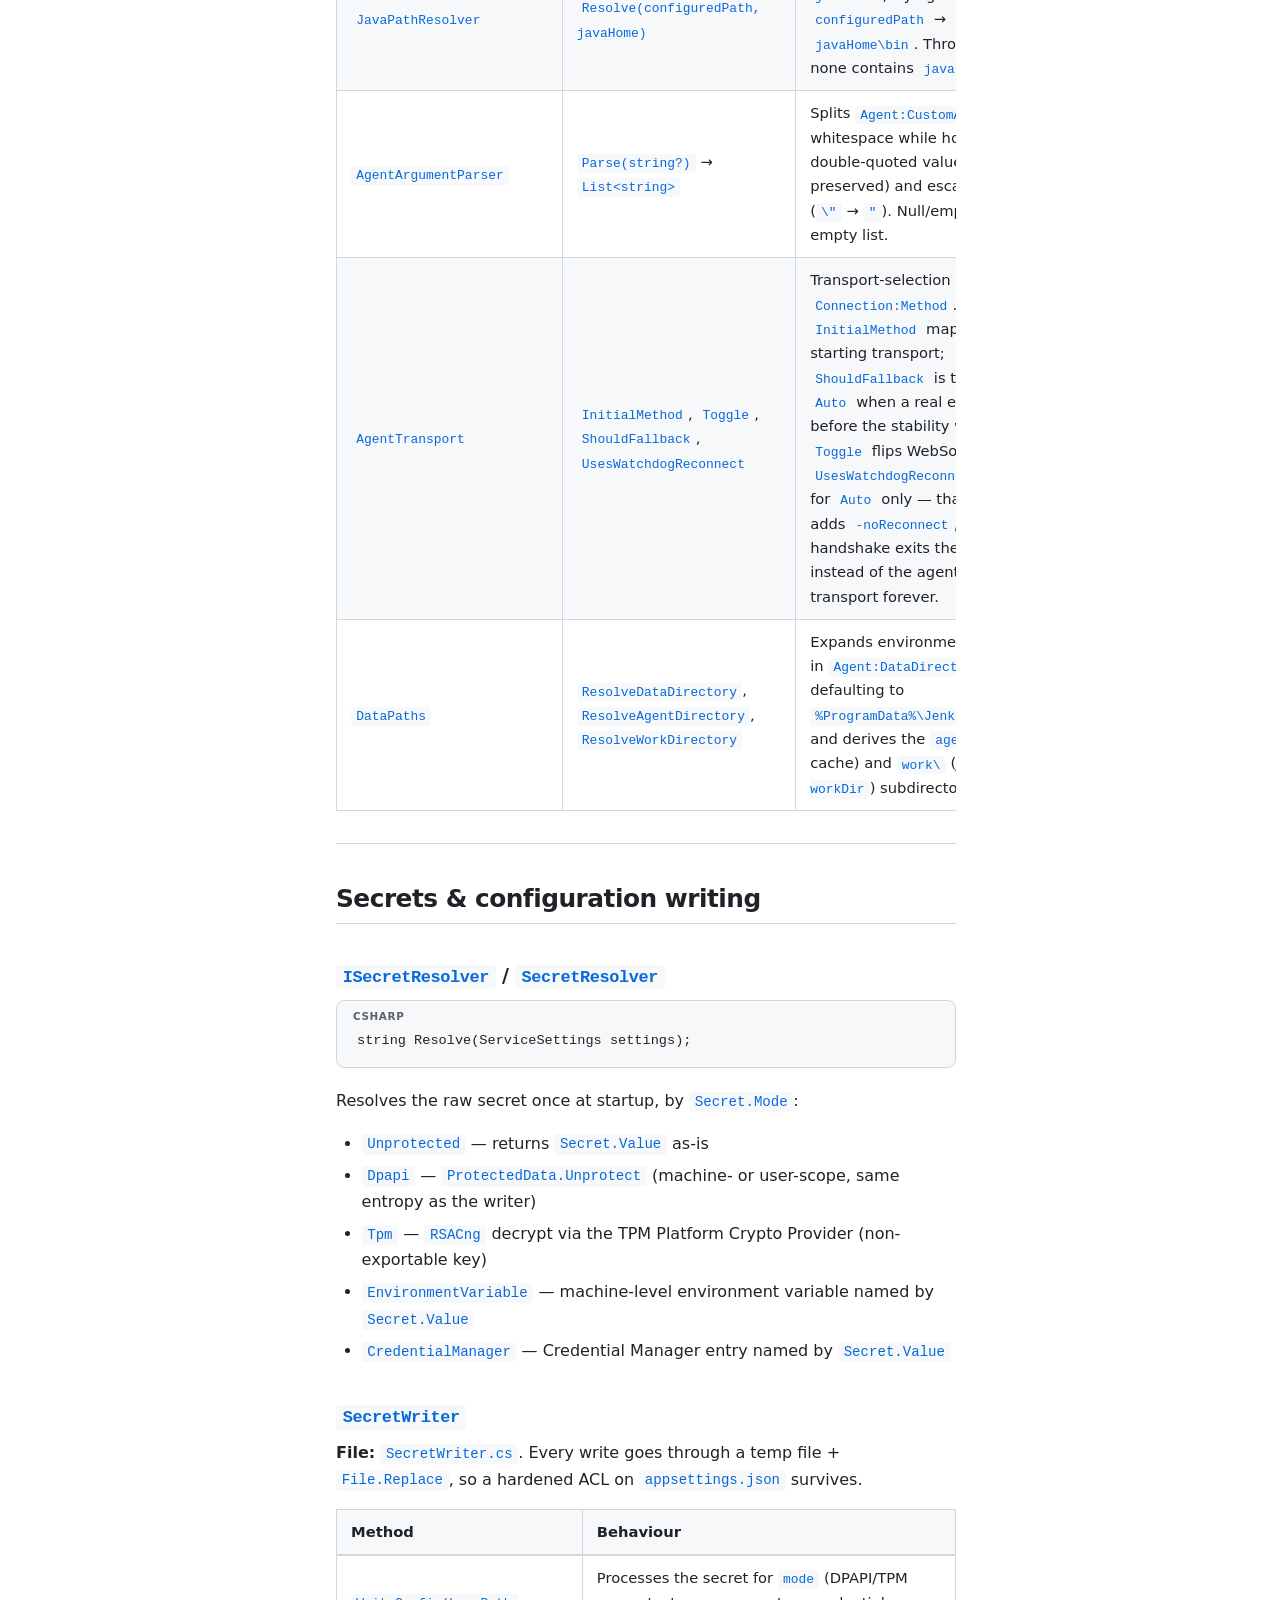
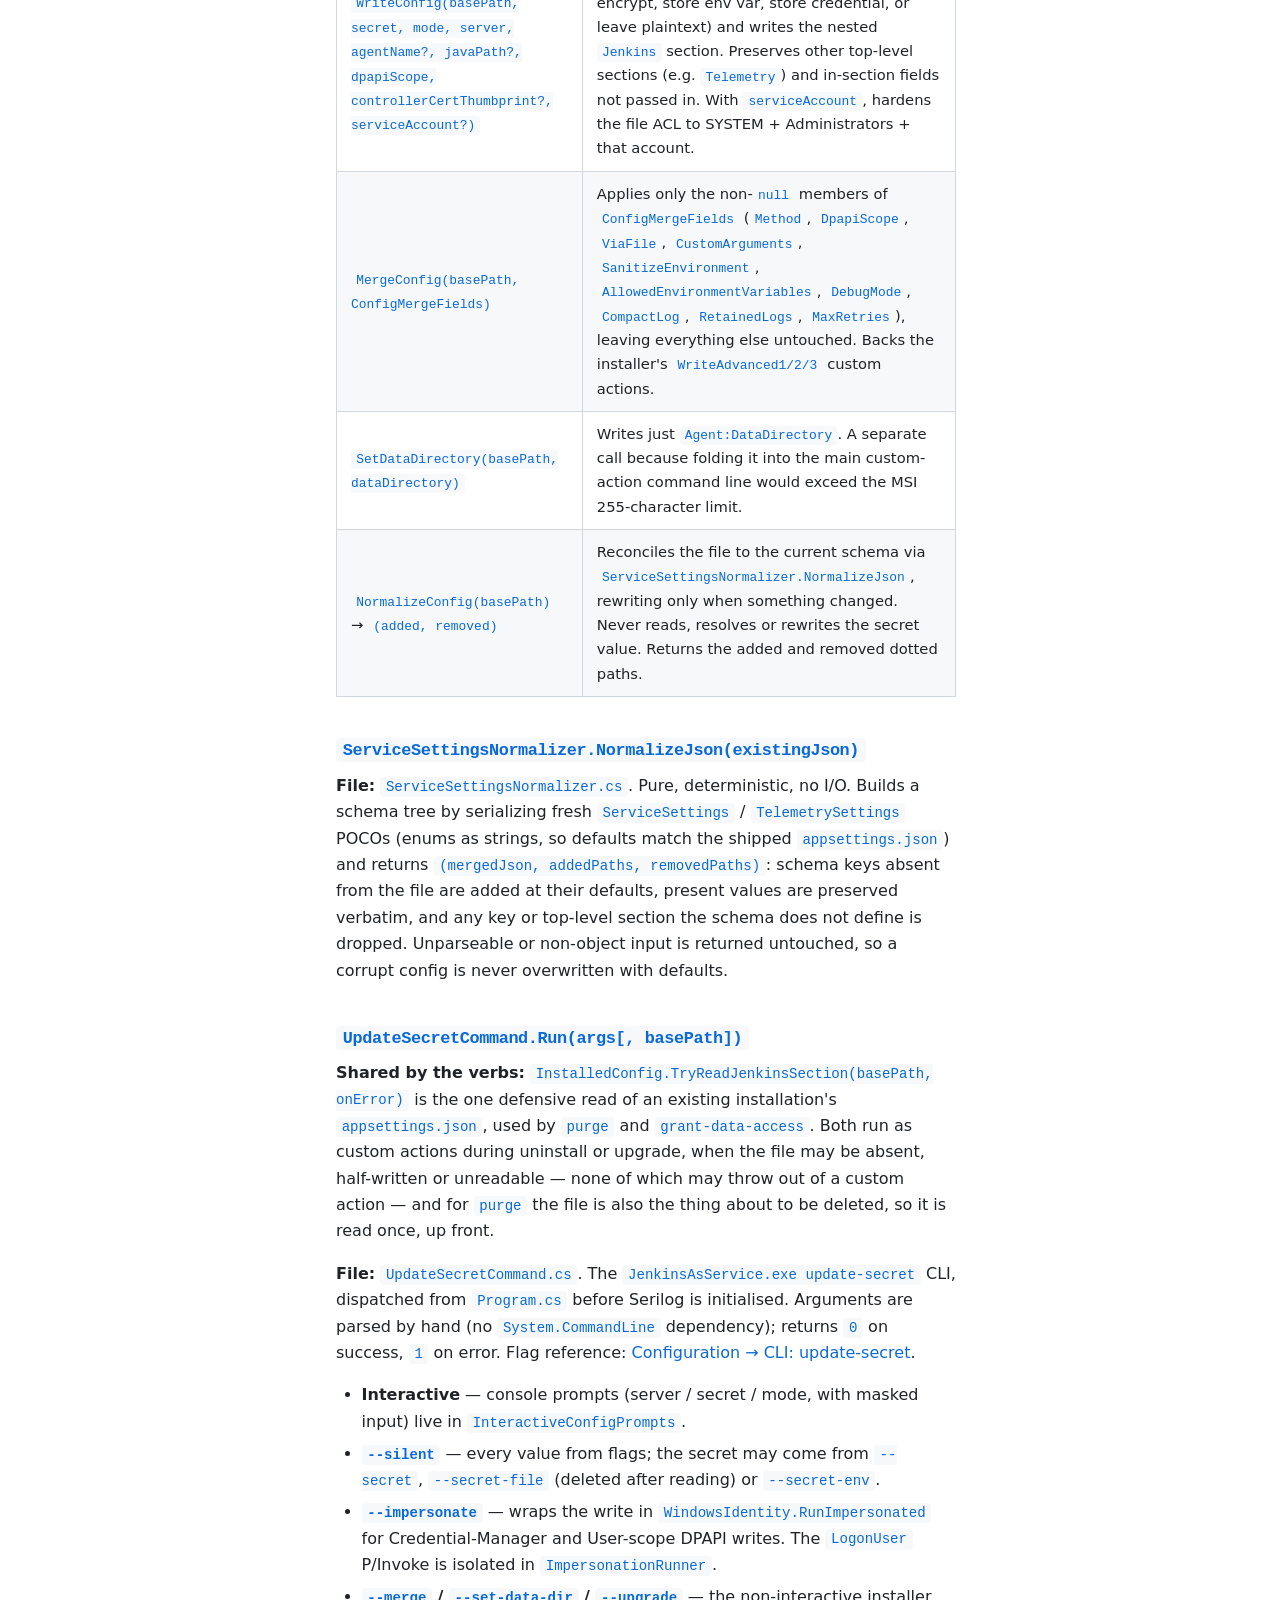
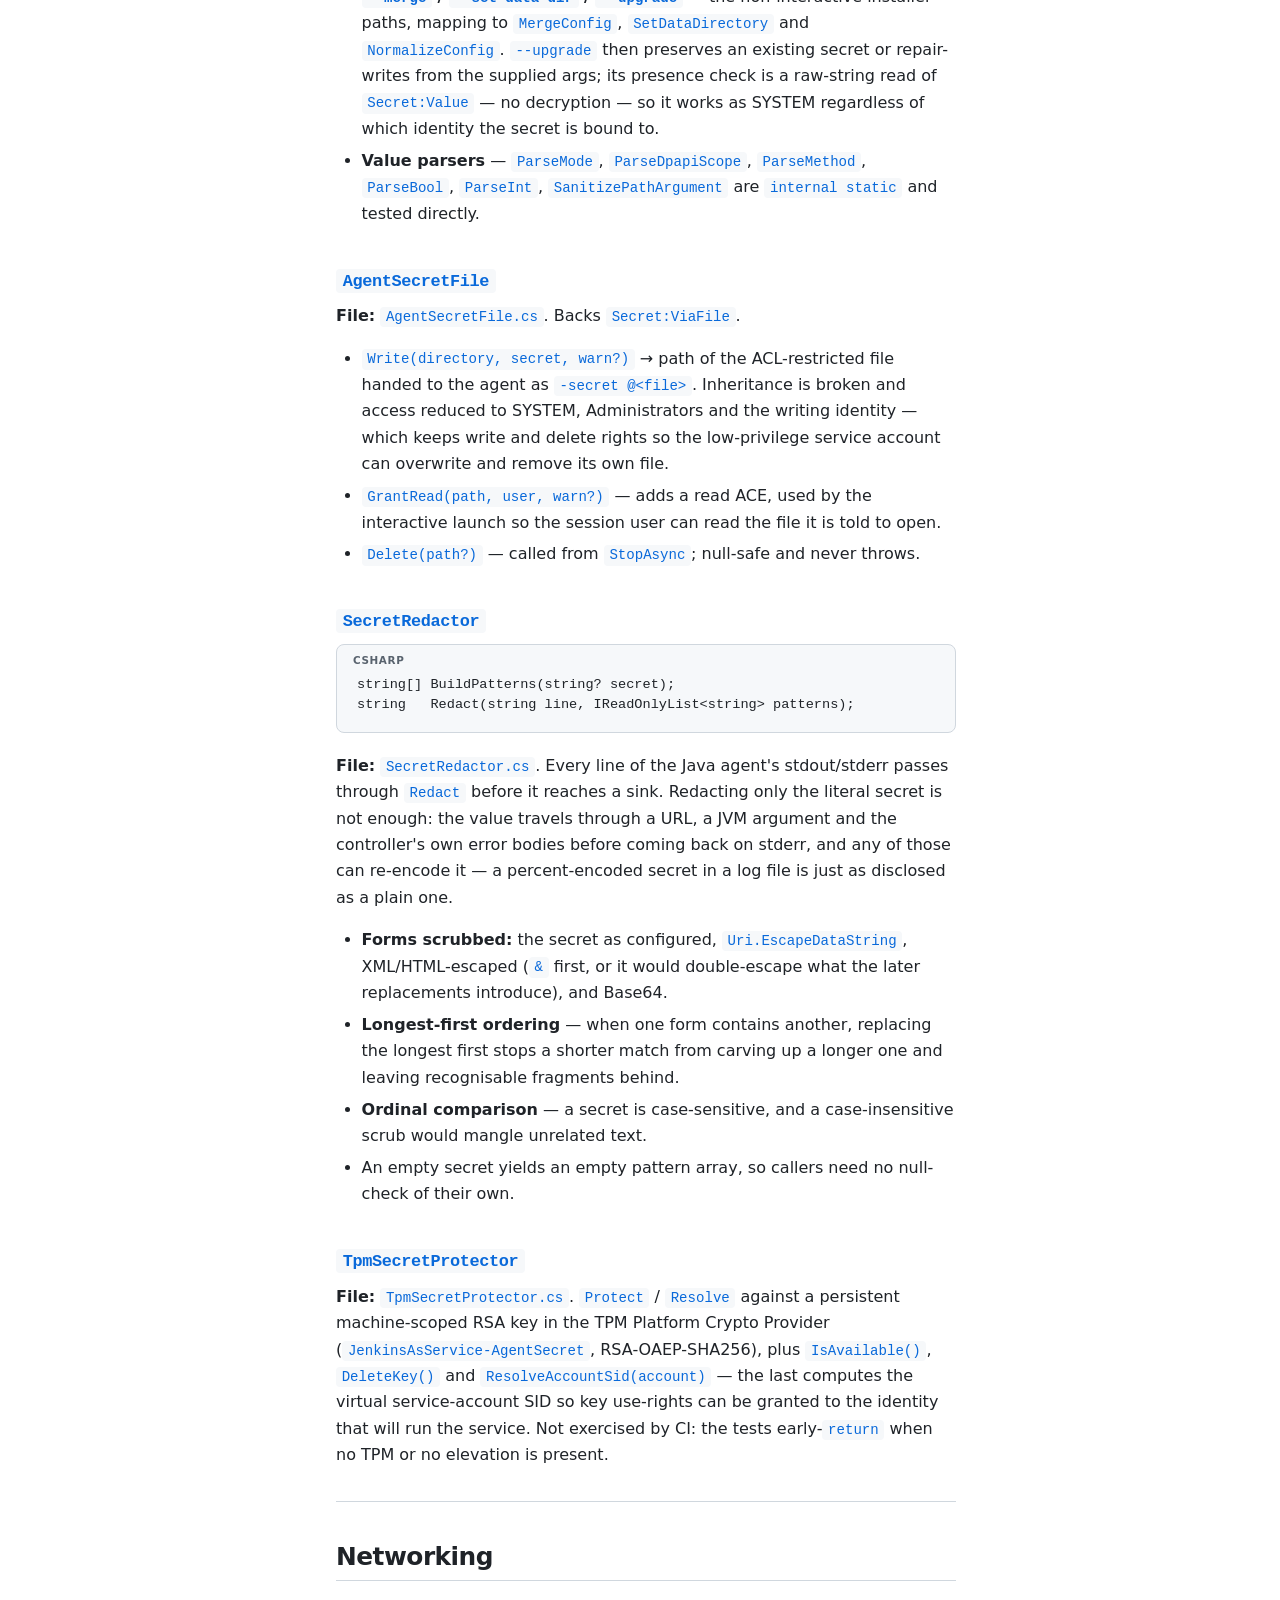
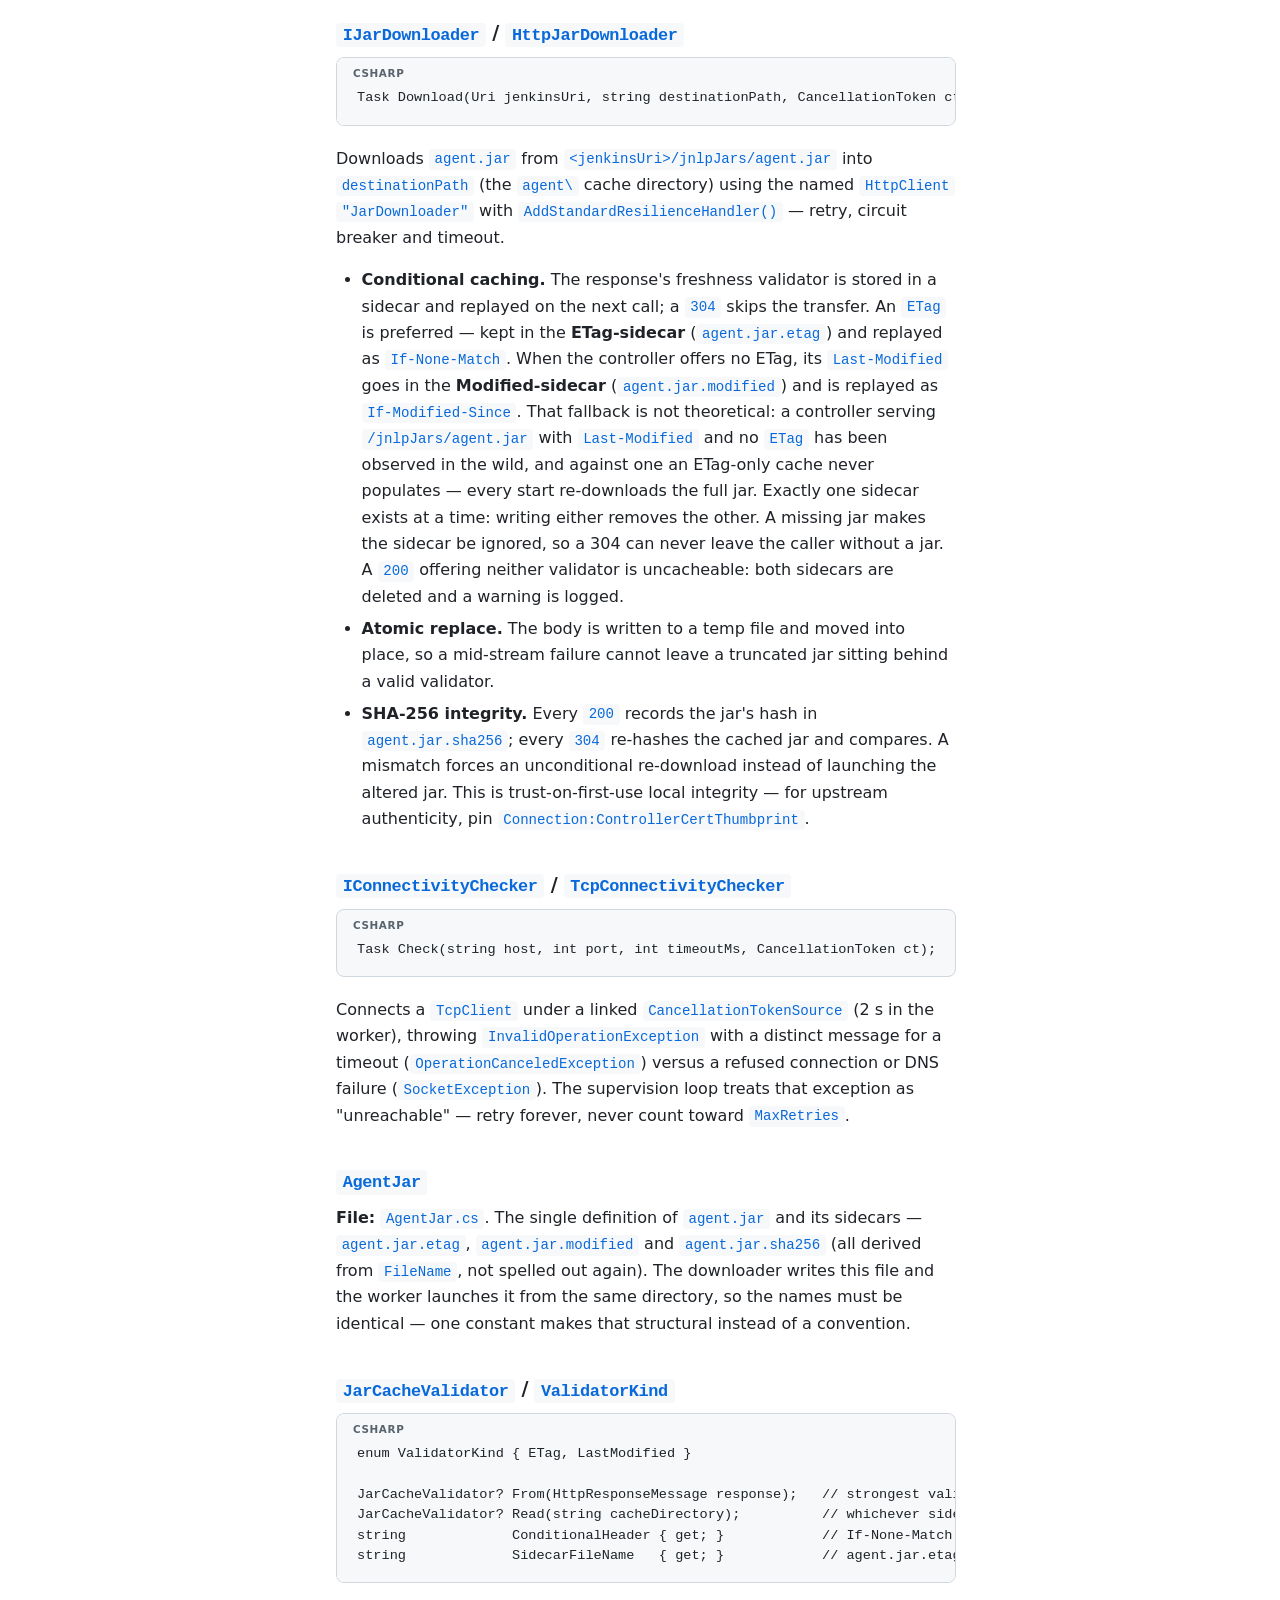
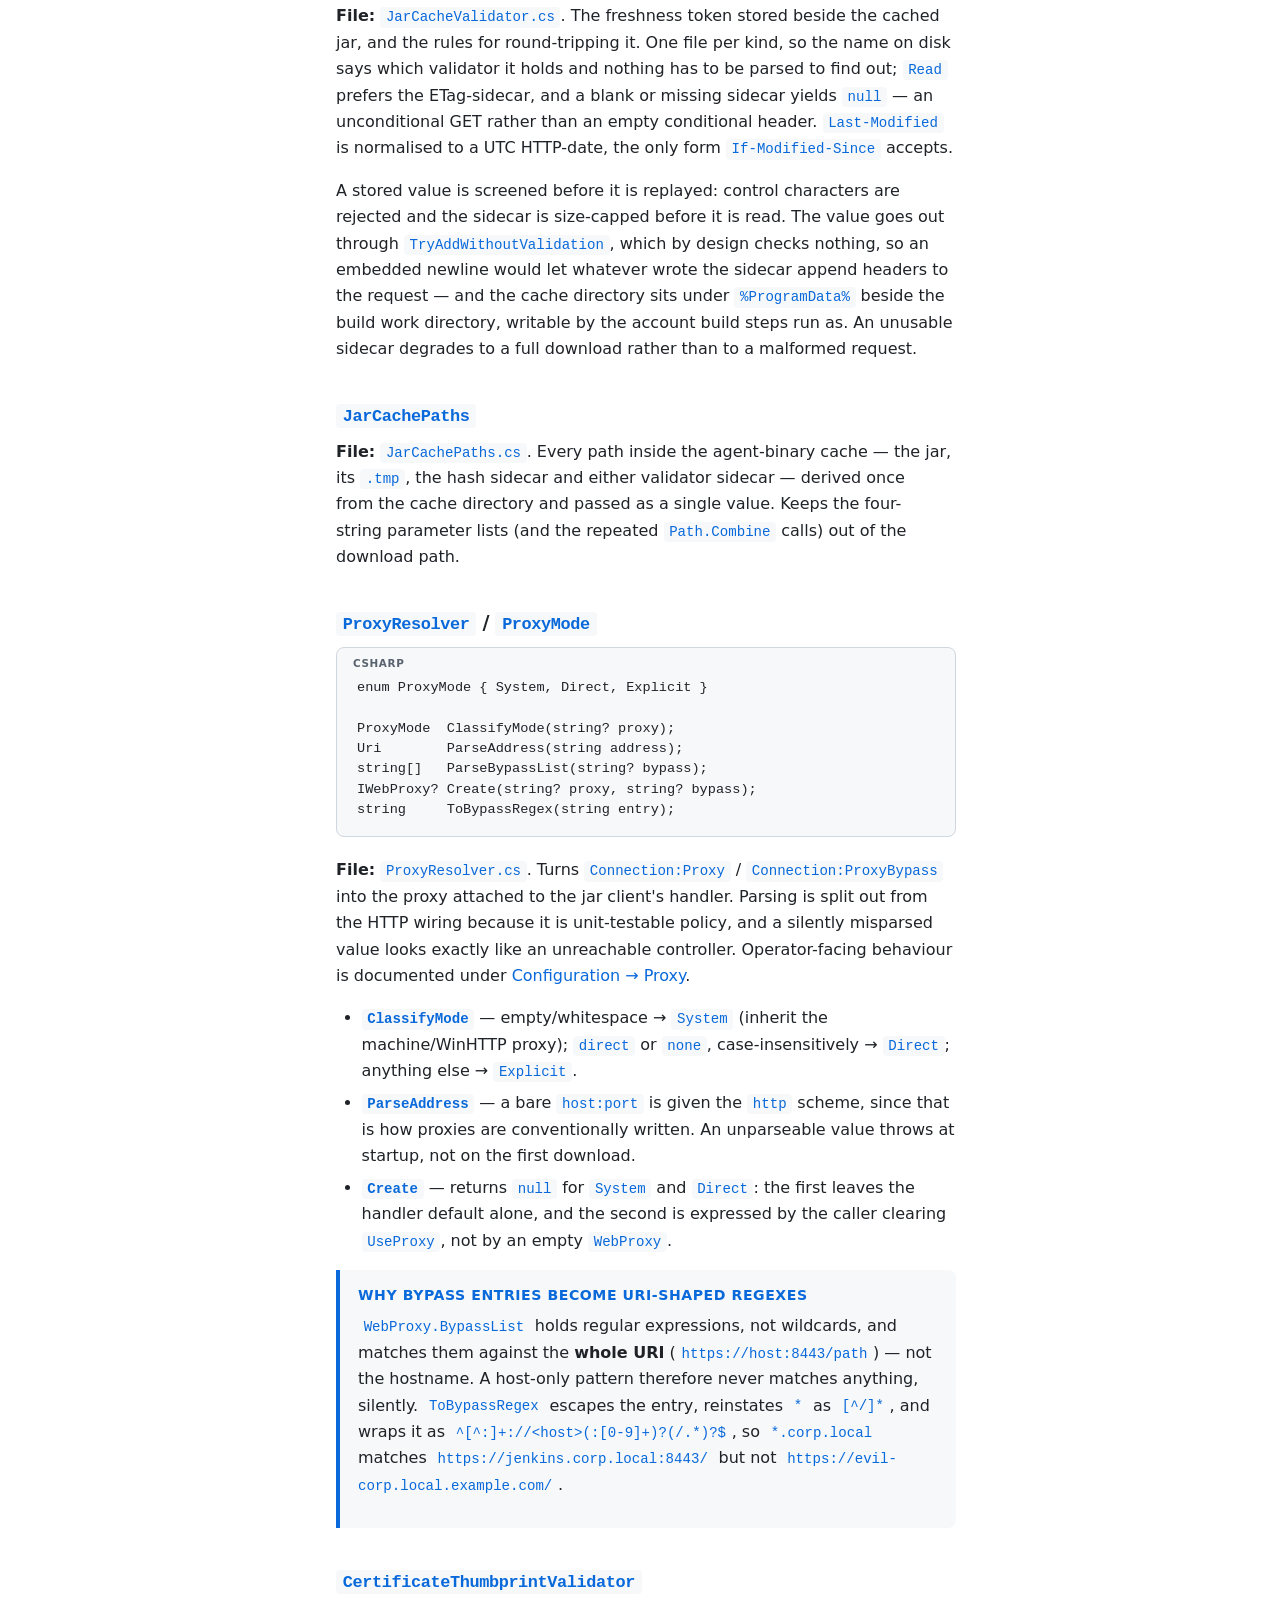
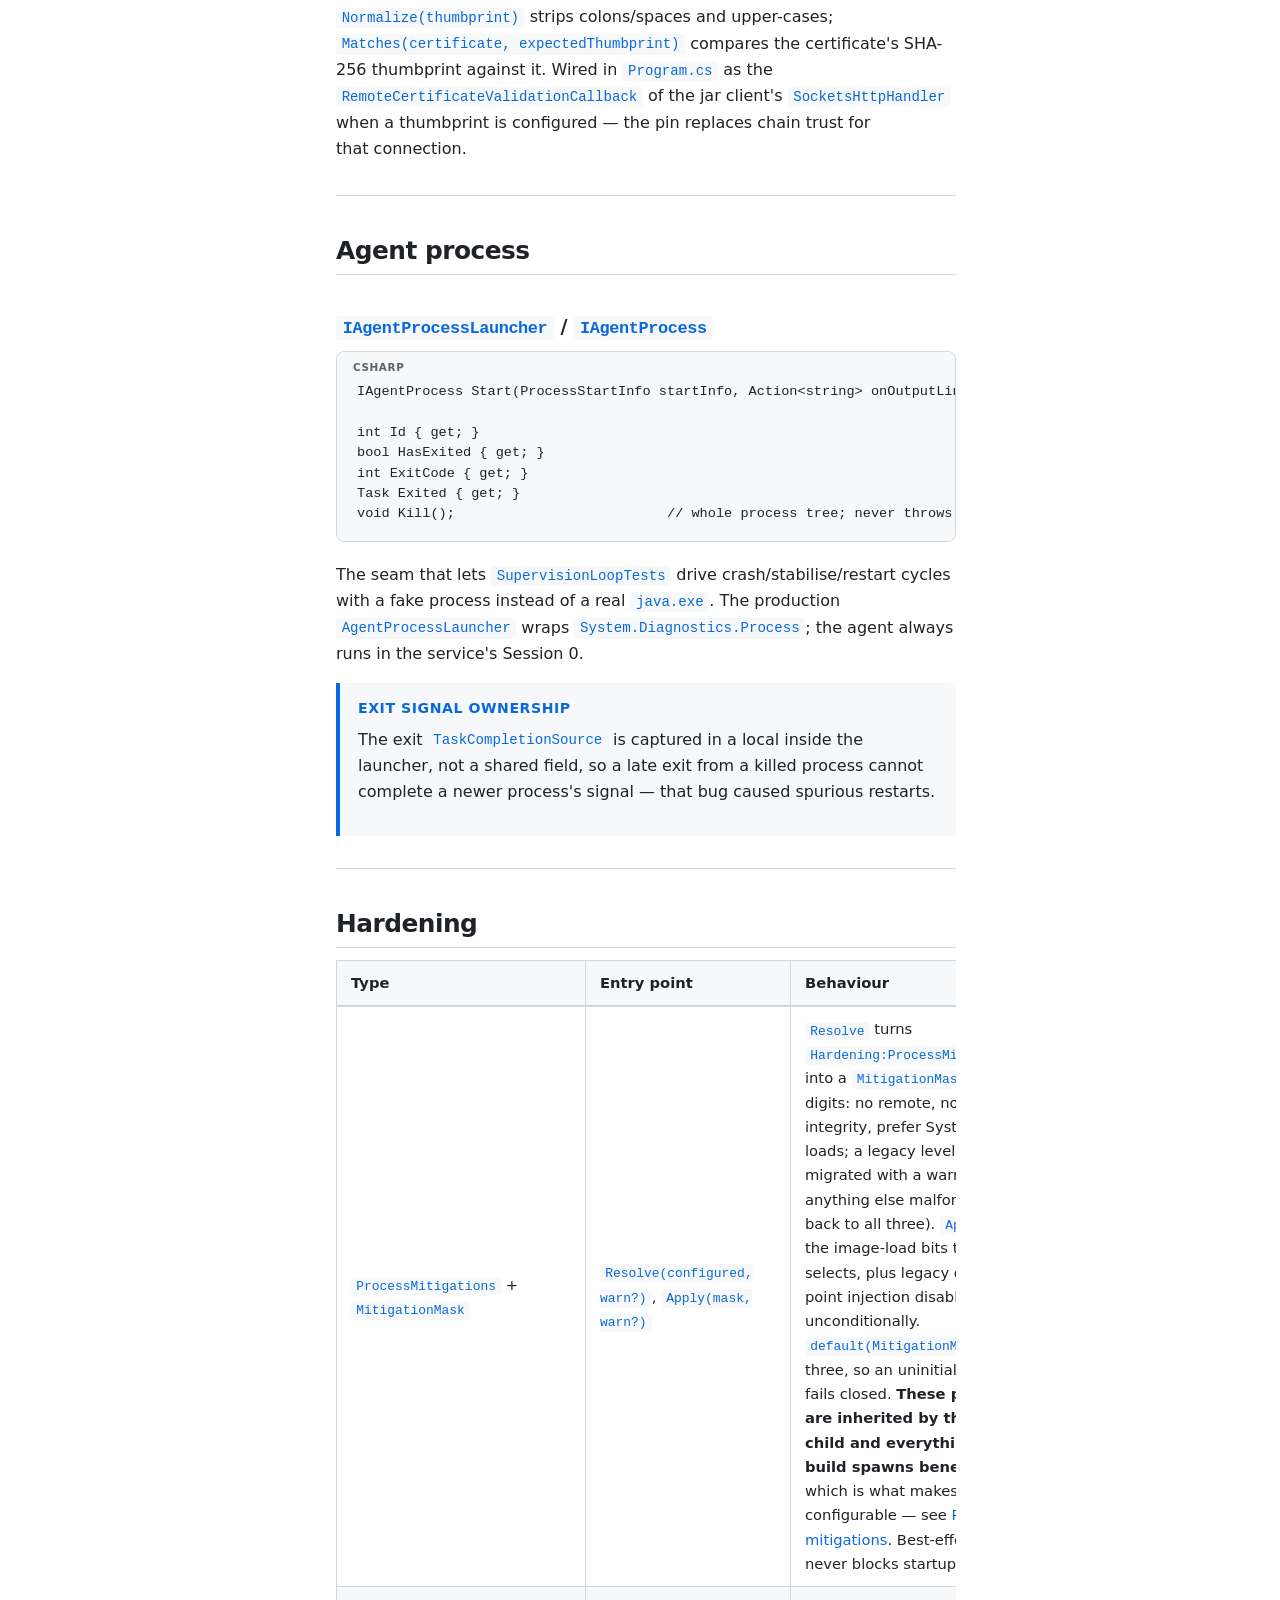
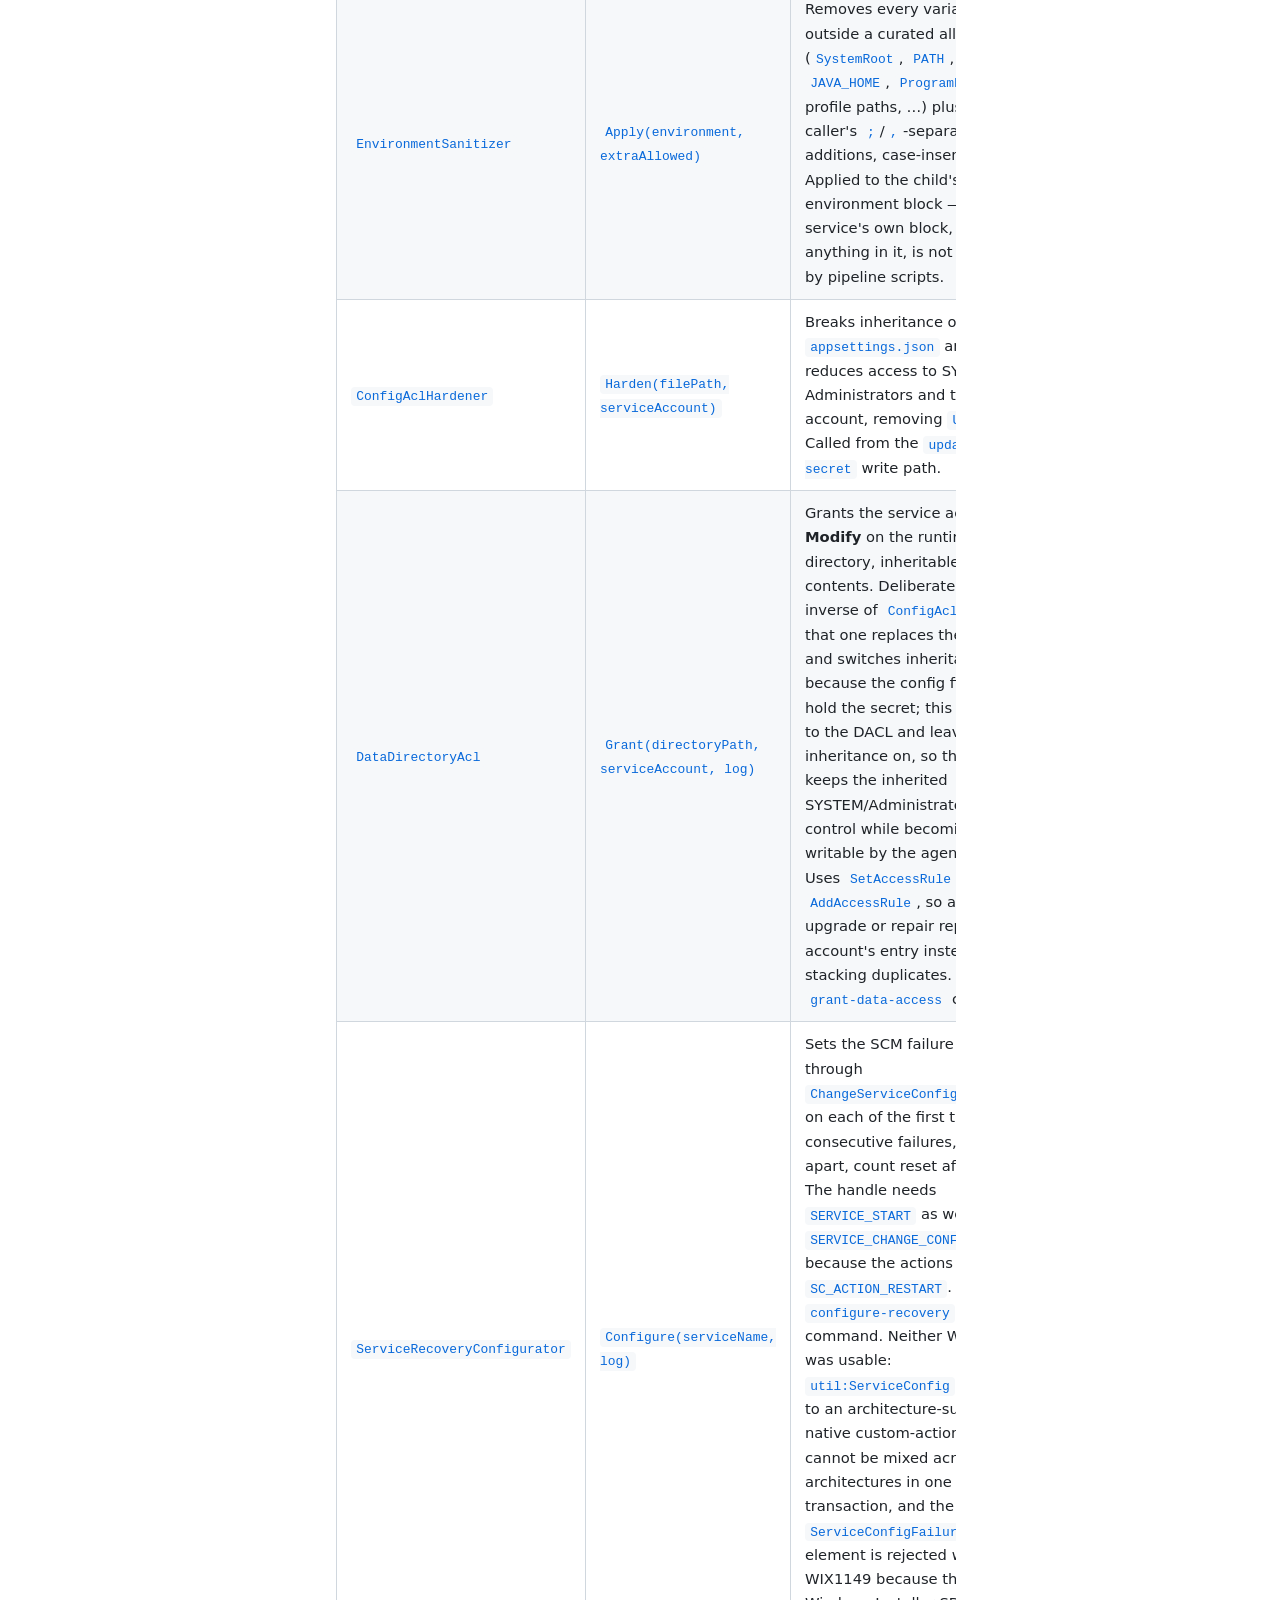
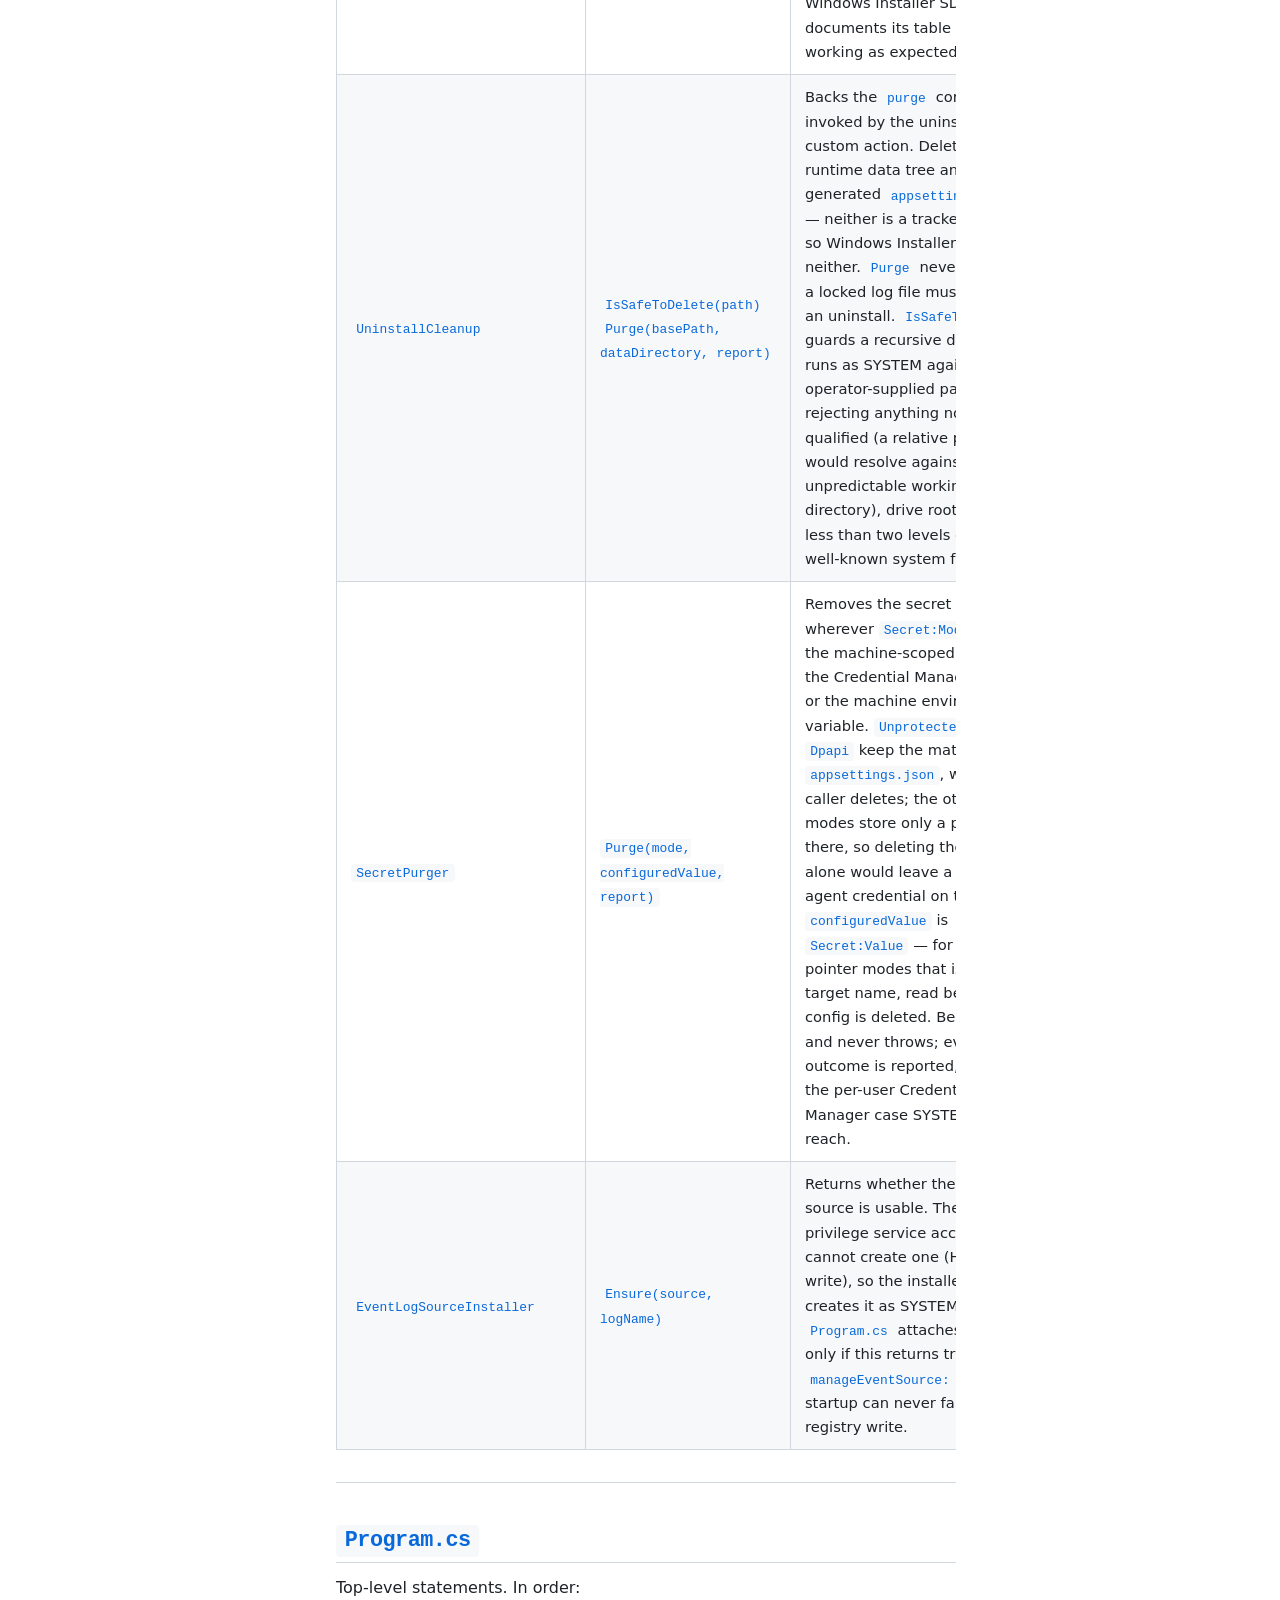
==== commit a84fedd9: "fix(hardening): address review of the mitigation mask and CLI aliases Installer - seed JENKINS_MITIG" ====
--- a/docs/api-reference.html
+++ b/docs/api-reference.html
@@ -310,9 +310,9 @@
         </thead>
         <tbody>
           <tr>
-            <td><code>ProcessMitigations</code></td>
-            <td><code>Apply(warn?)</code></td>
-            <td>Sets Win32 mitigation policies on the service process at the level given by <code>Hardening:ProcessMitigations</code>: no remote, low-integrity or non-System32 DLL loads, and legacy extension-point injection disabled. <strong>These policies are inherited by the Java child and everything the build spawns beneath it</strong>, which is what makes the level configurable &mdash; see <a href="configuration.html#process-mitigations">Process mitigations</a>. Best-effort &mdash; never blocks startup.</td>
+            <td><code>ProcessMitigations</code> + <code>MitigationMask</code></td>
+            <td><code>Resolve(configured, warn?)</code>, <code>Apply(mask, warn?)</code></td>
+            <td><code>Resolve</code> turns <code>Hardening:ProcessMitigations</code> into a <code>MitigationMask</code> (three digits: no remote, no low-integrity, prefer System32 DLL loads; a legacy level name is migrated with a warning, anything else malformed falls back to all three). <code>Apply</code> sets the image-load bits the mask selects, plus legacy extension-point injection disabled unconditionally. <code>default(MitigationMask)</code> is all three, so an uninitialised mask fails closed. <strong>These policies are inherited by the Java child and everything the build spawns beneath it</strong>, which is what makes them configurable &mdash; see <a href="configuration.html#process-mitigations">Process mitigations</a>. Best-effort &mdash; never blocks startup.</td>
           </tr>
           <tr>
             <td><code>EnvironmentSanitizer</code></td>
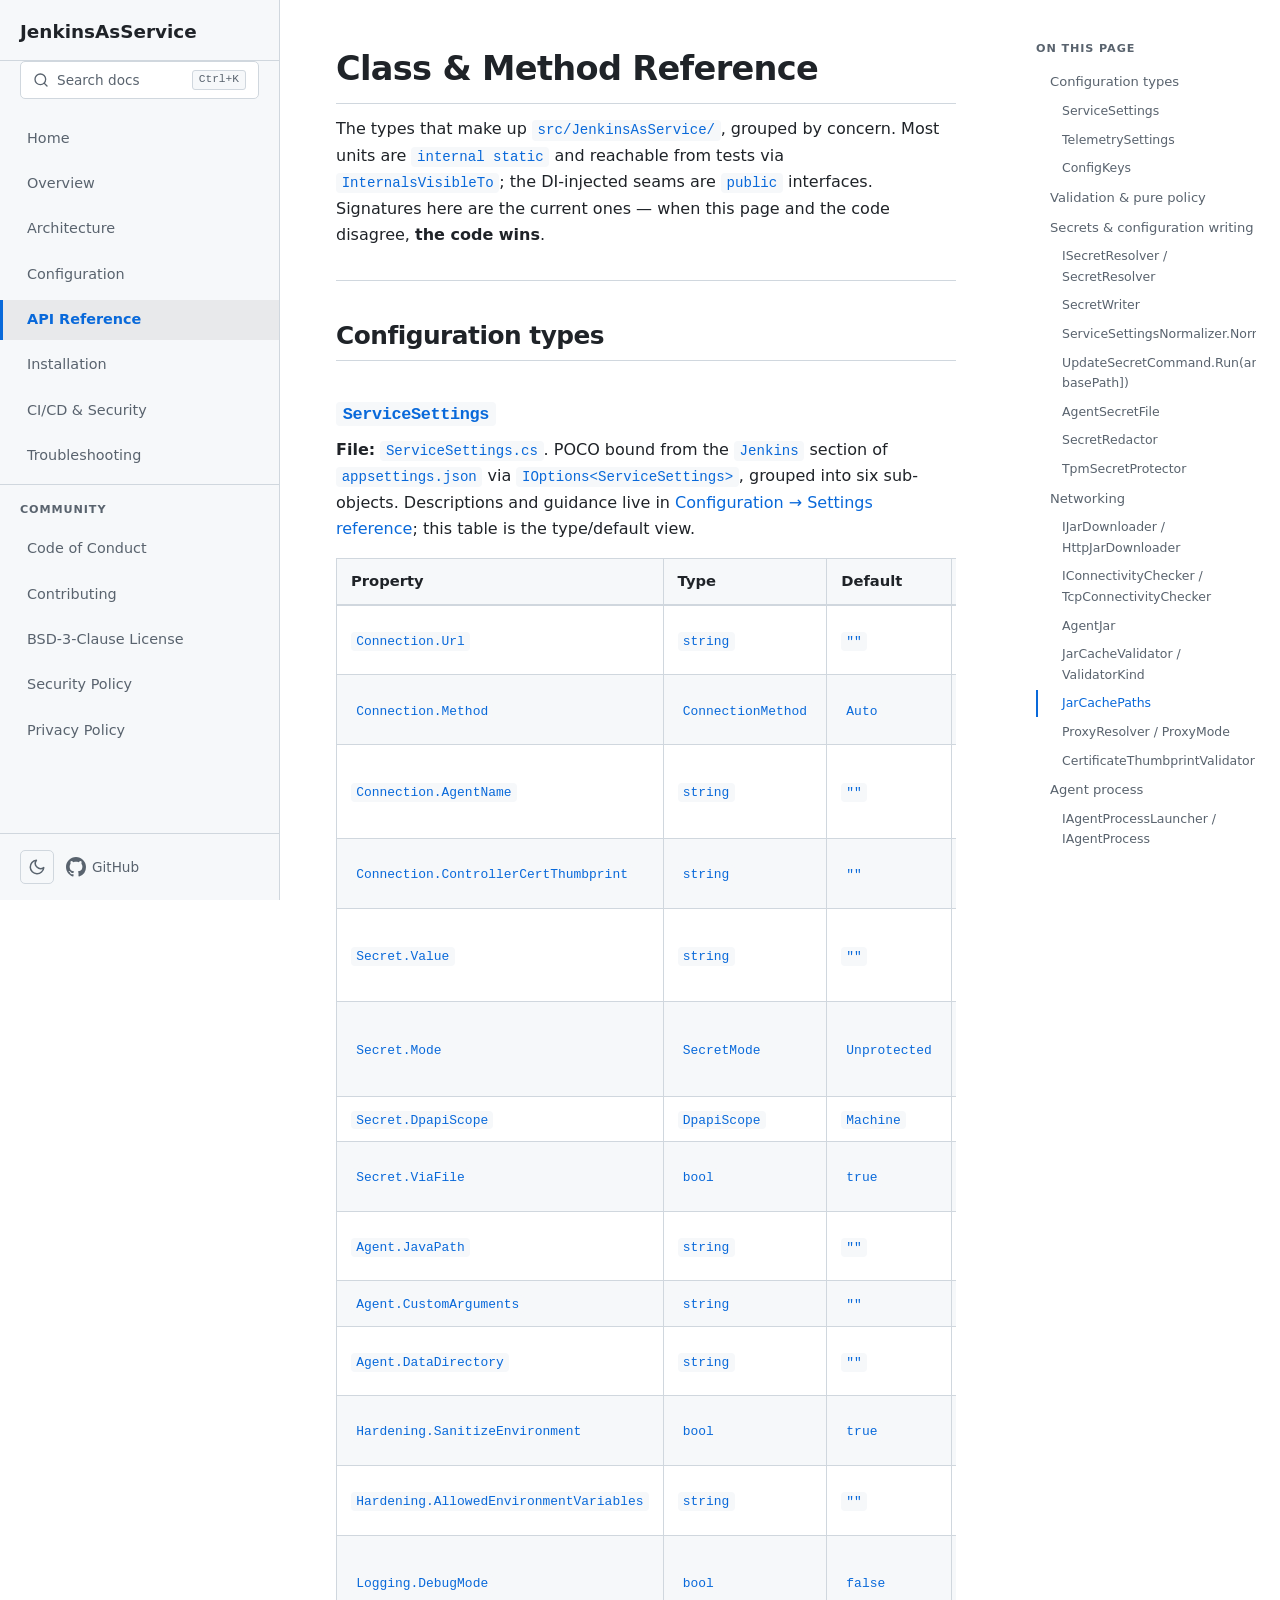
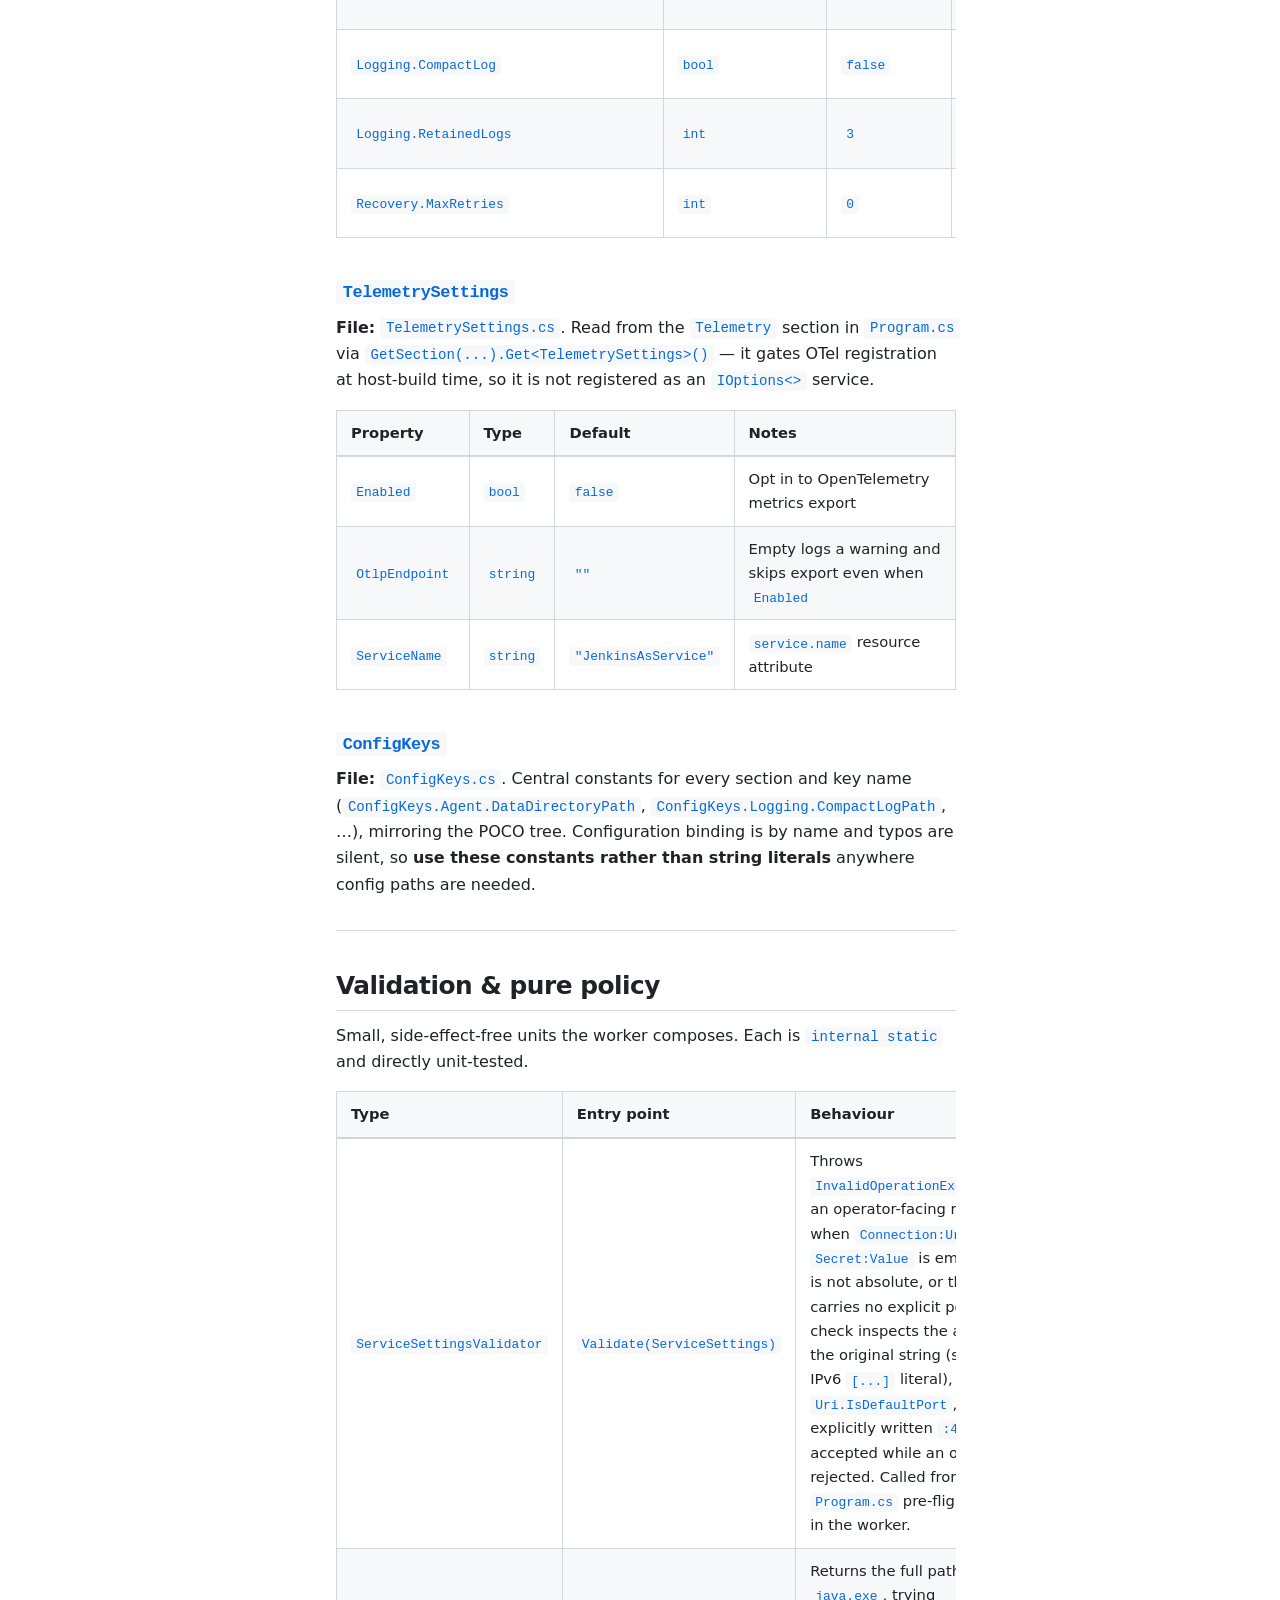
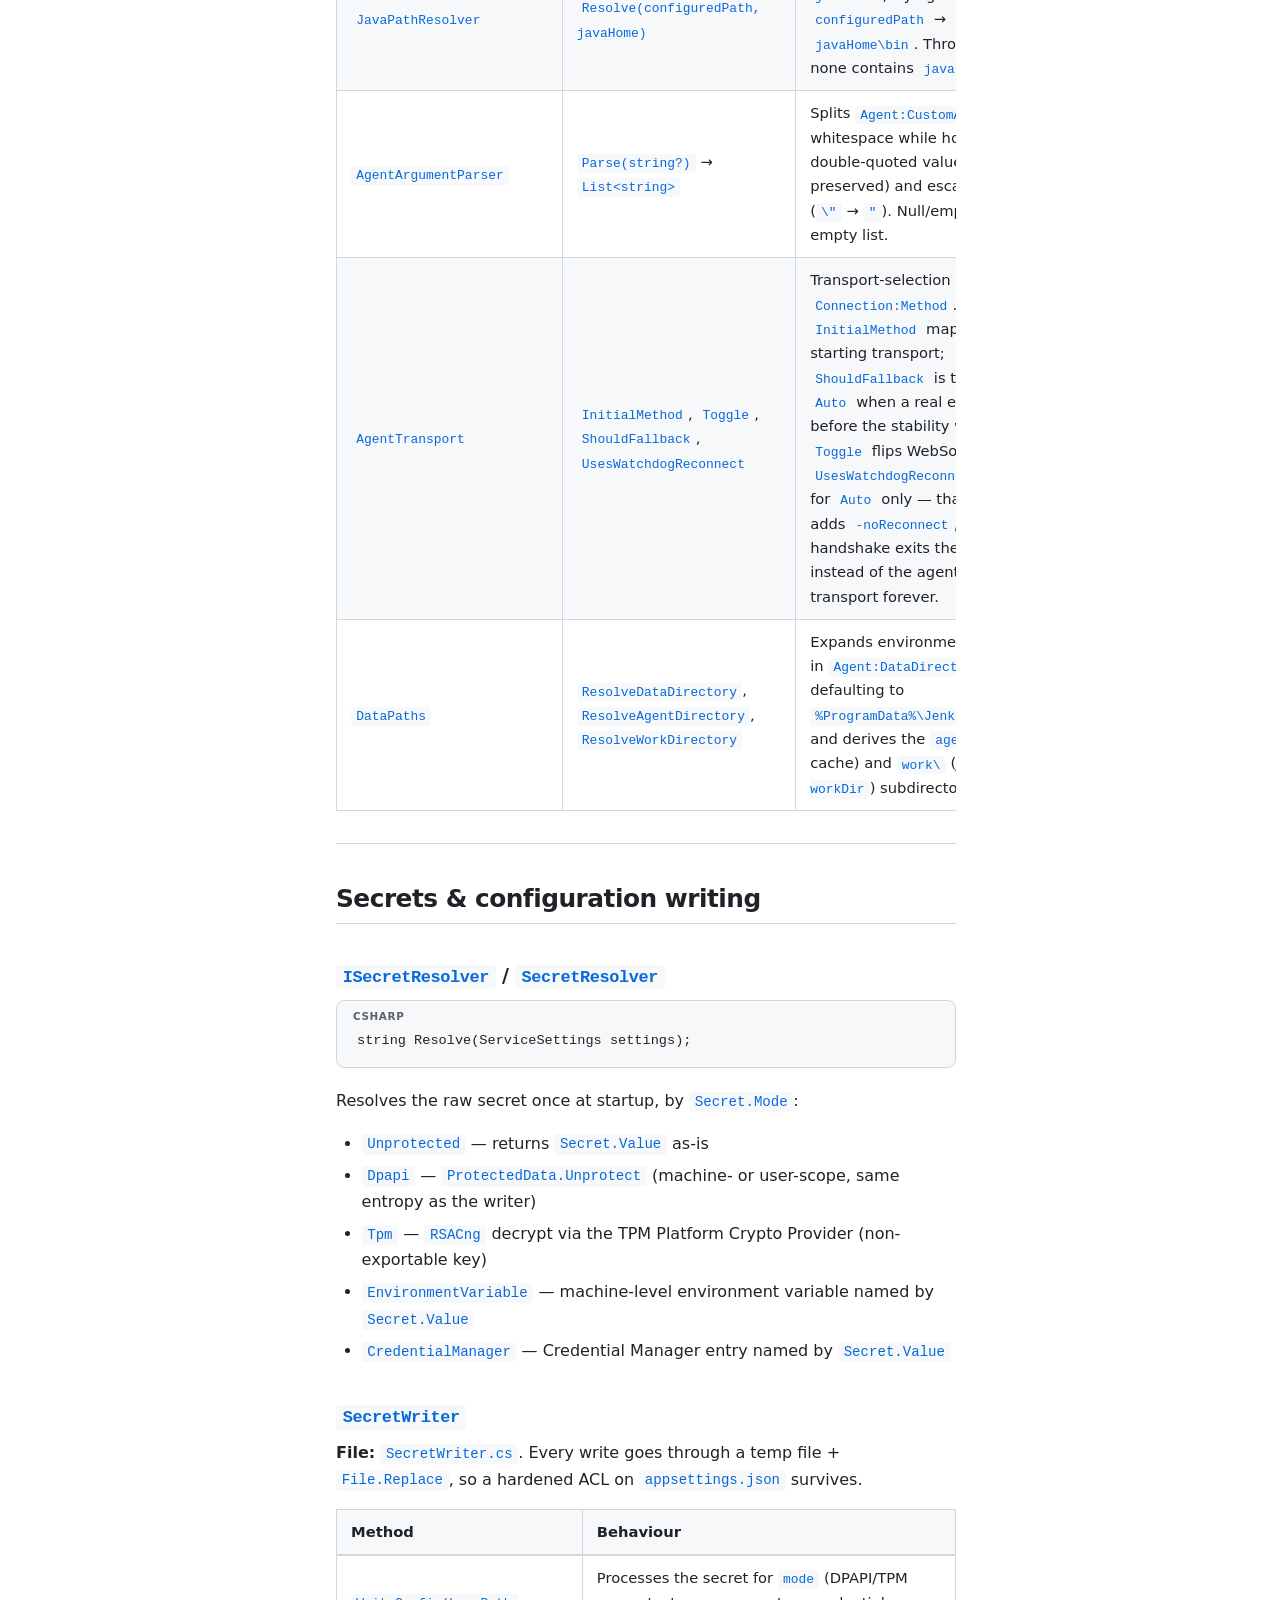
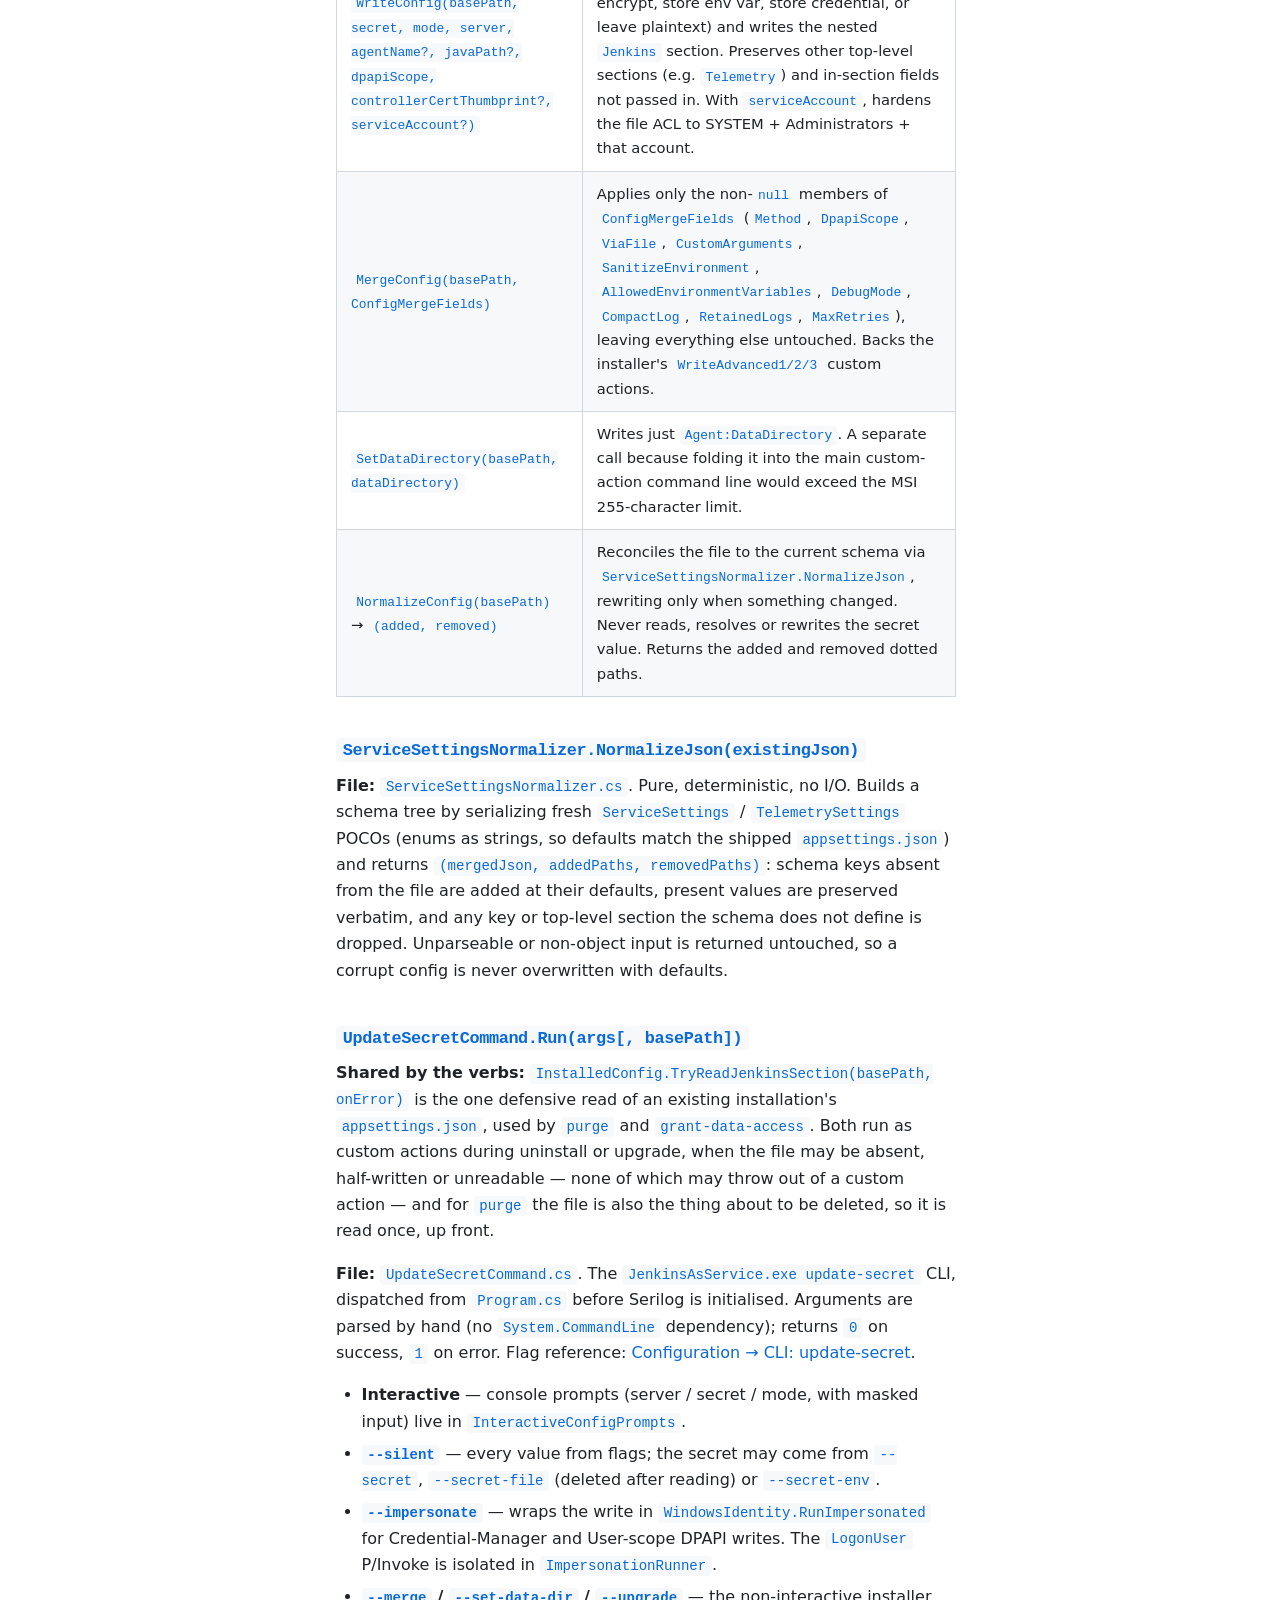
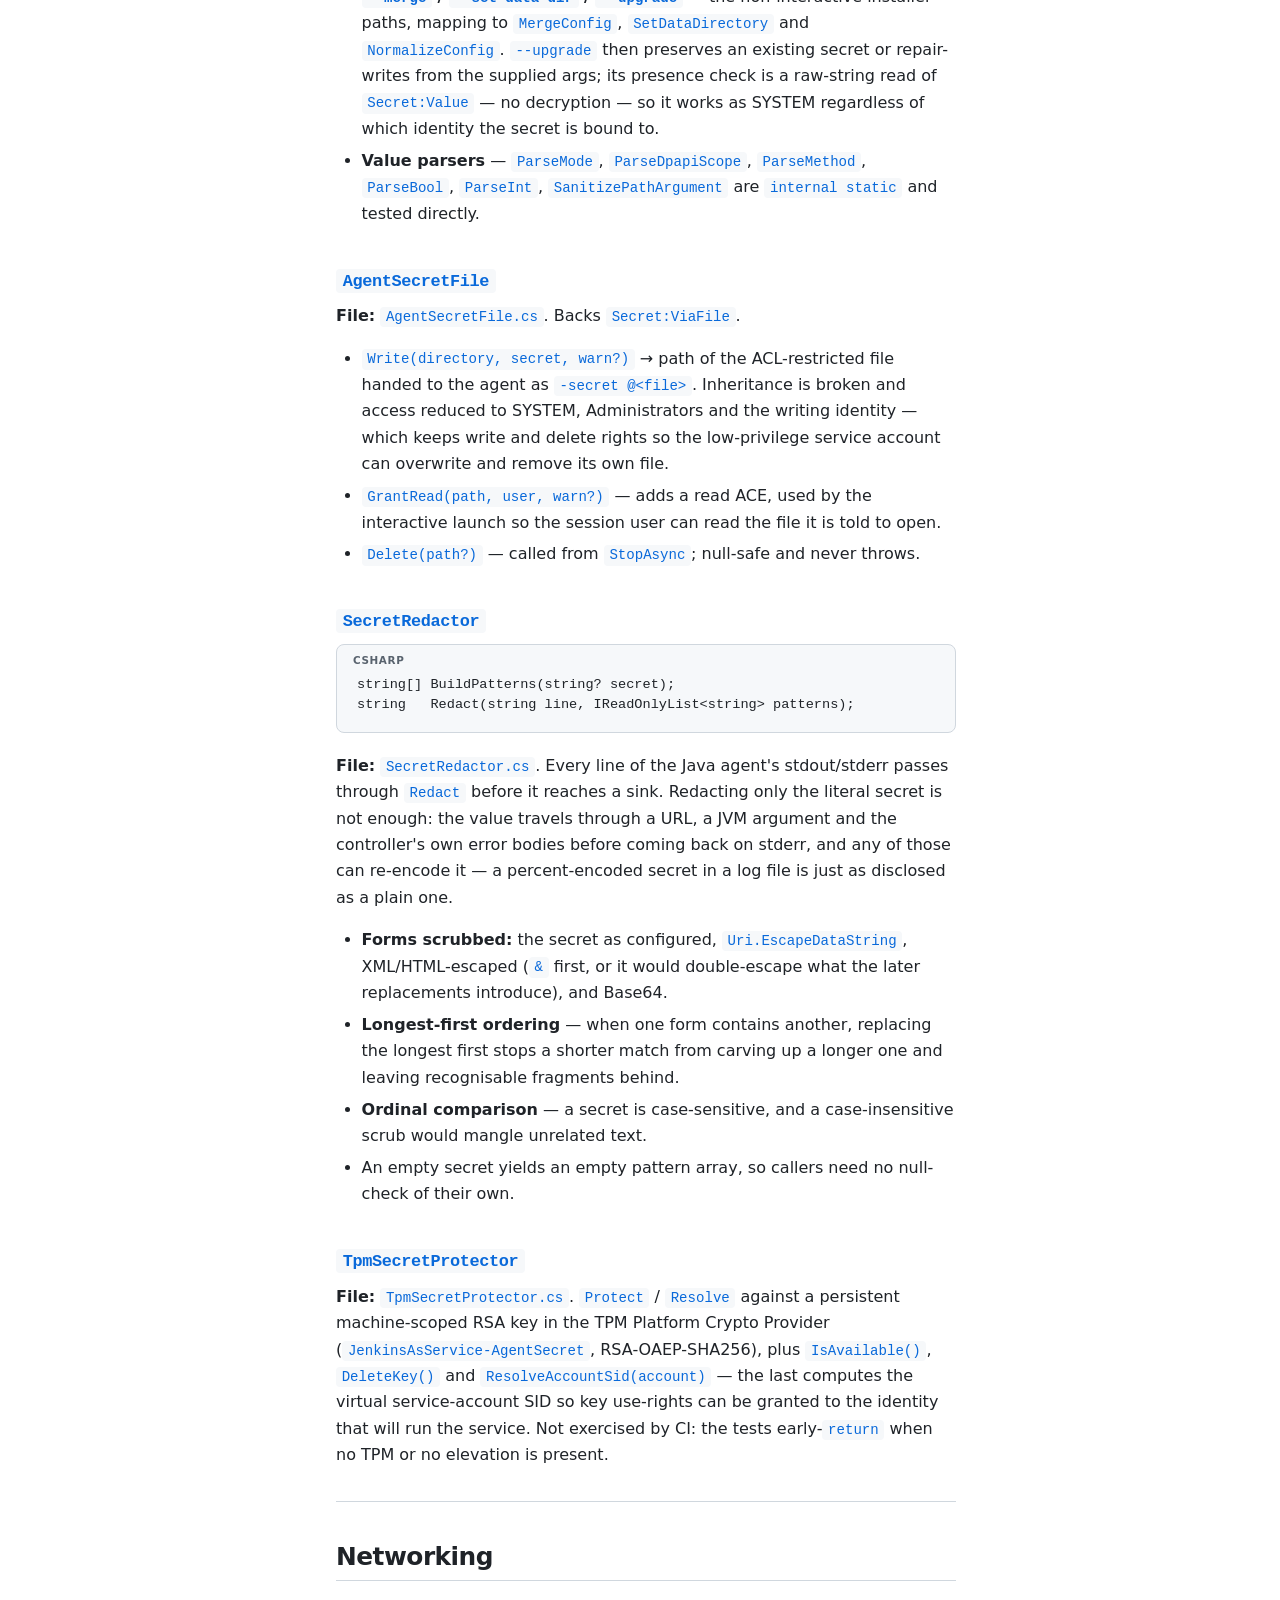
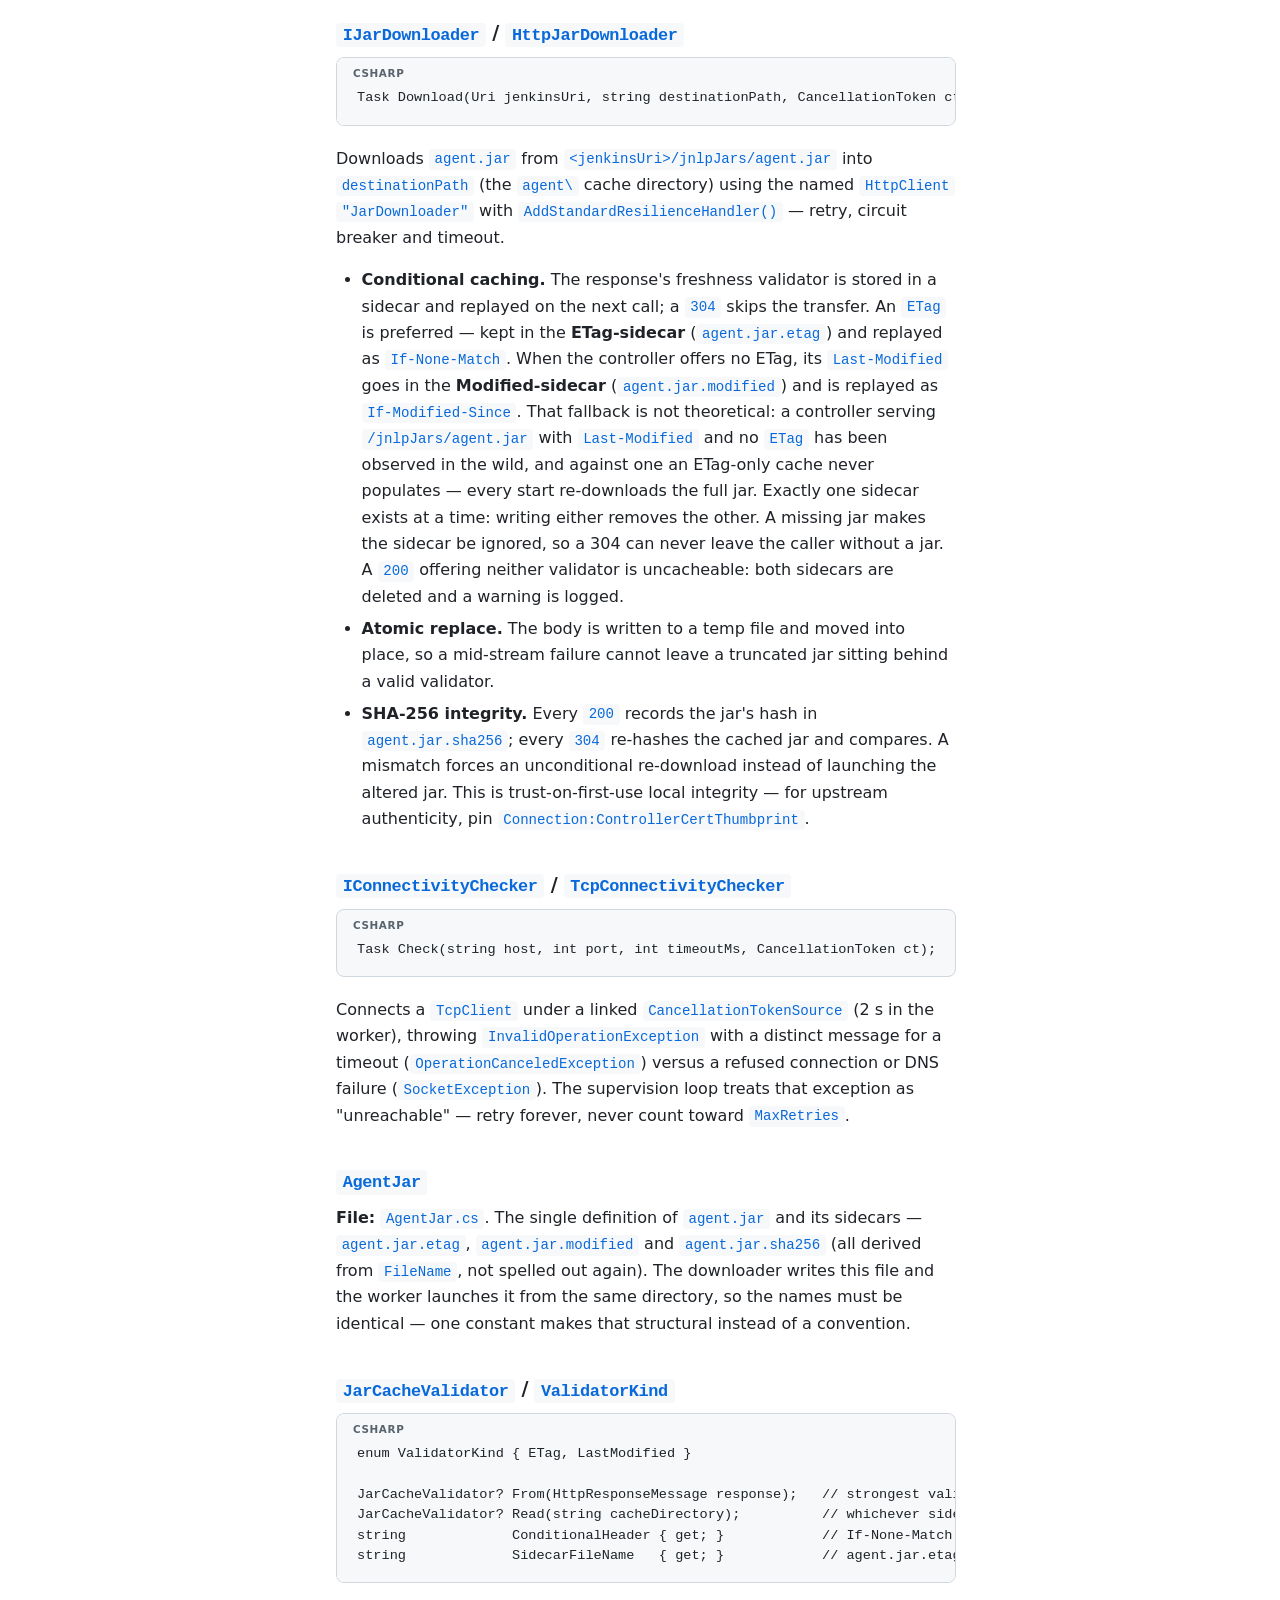
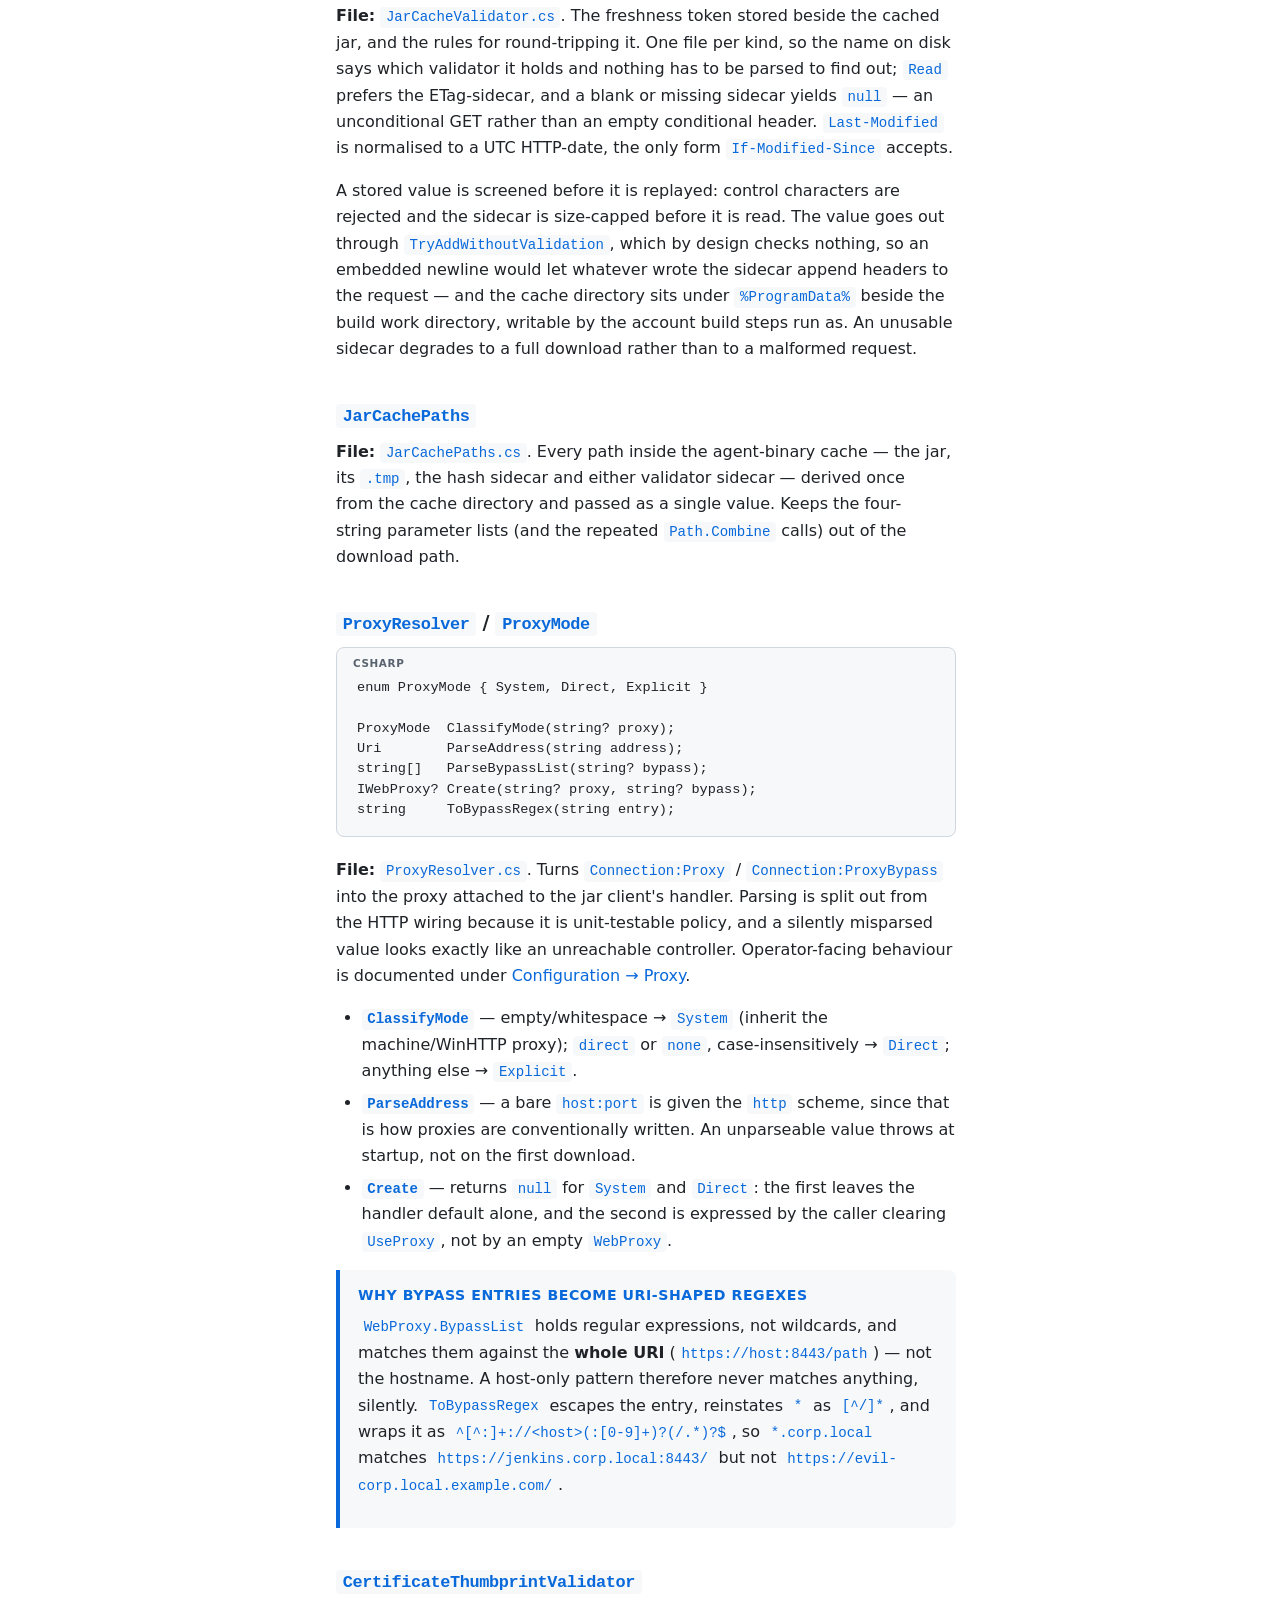
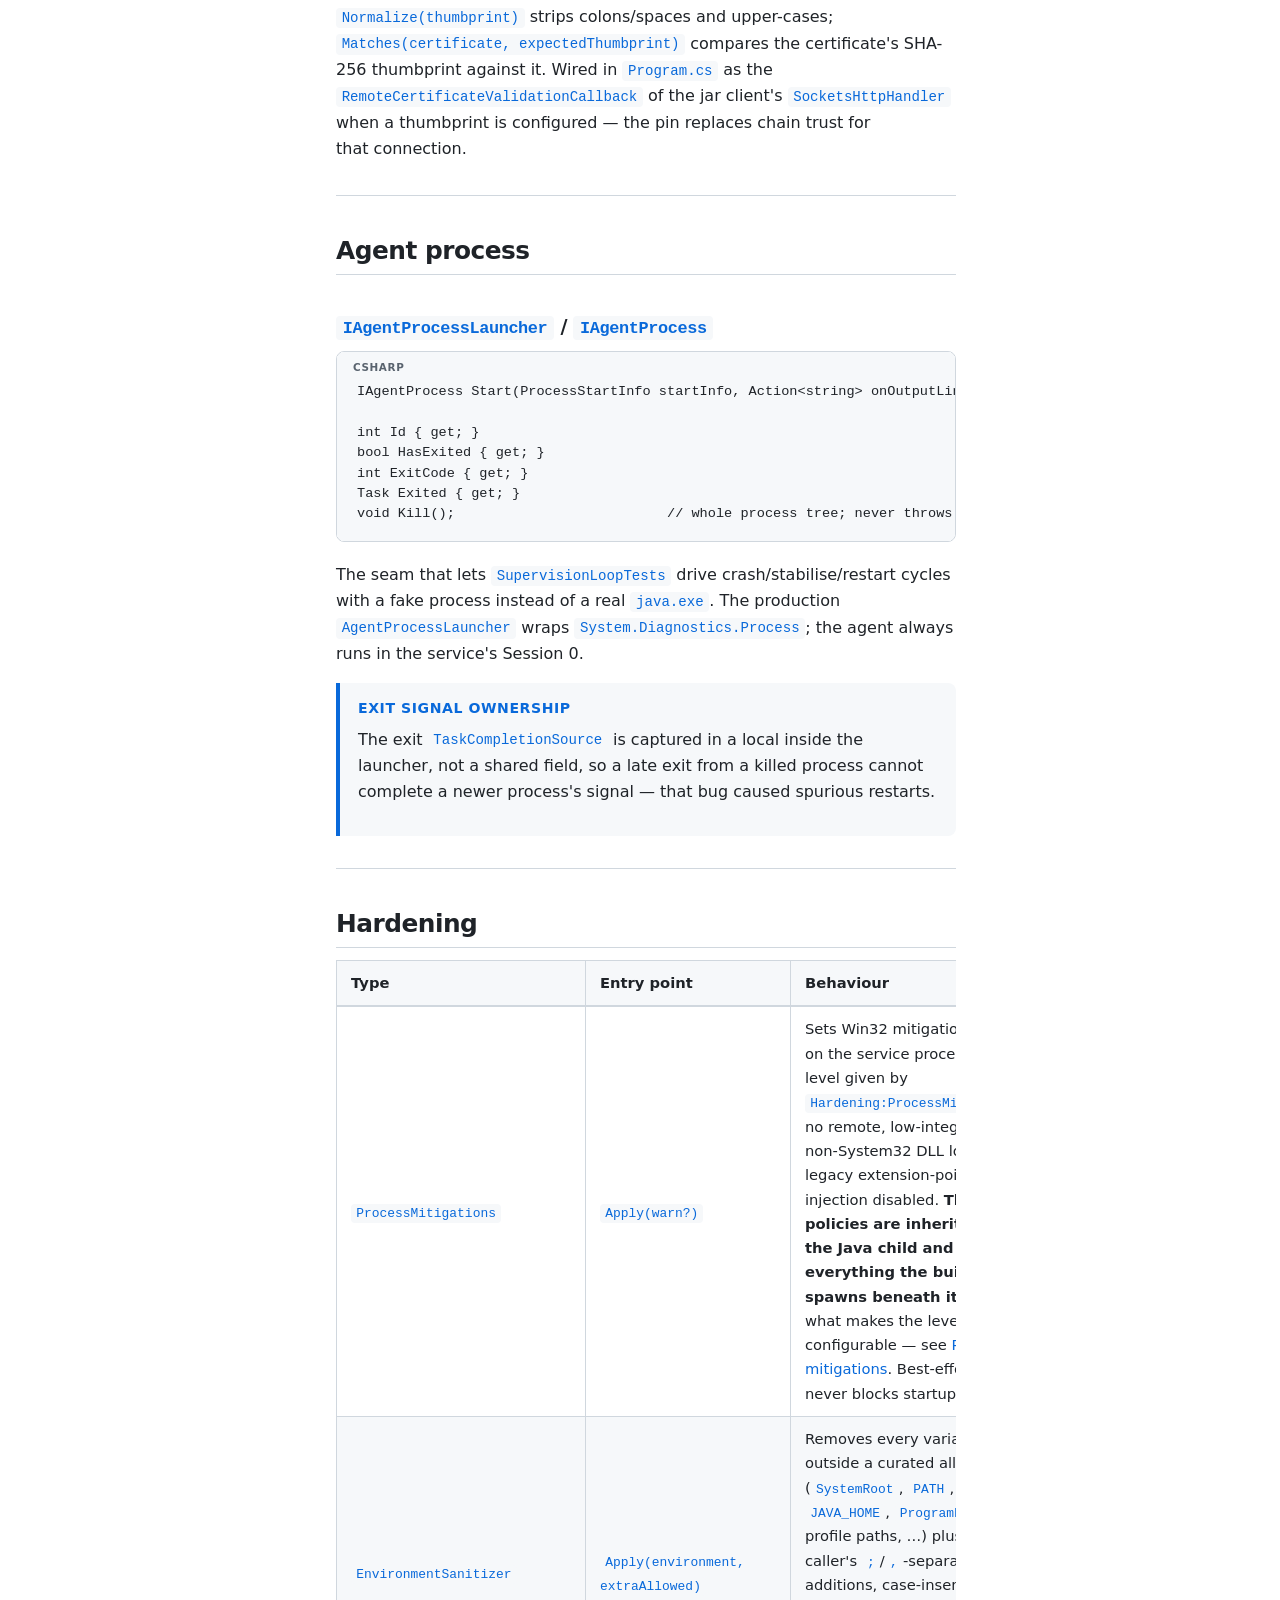
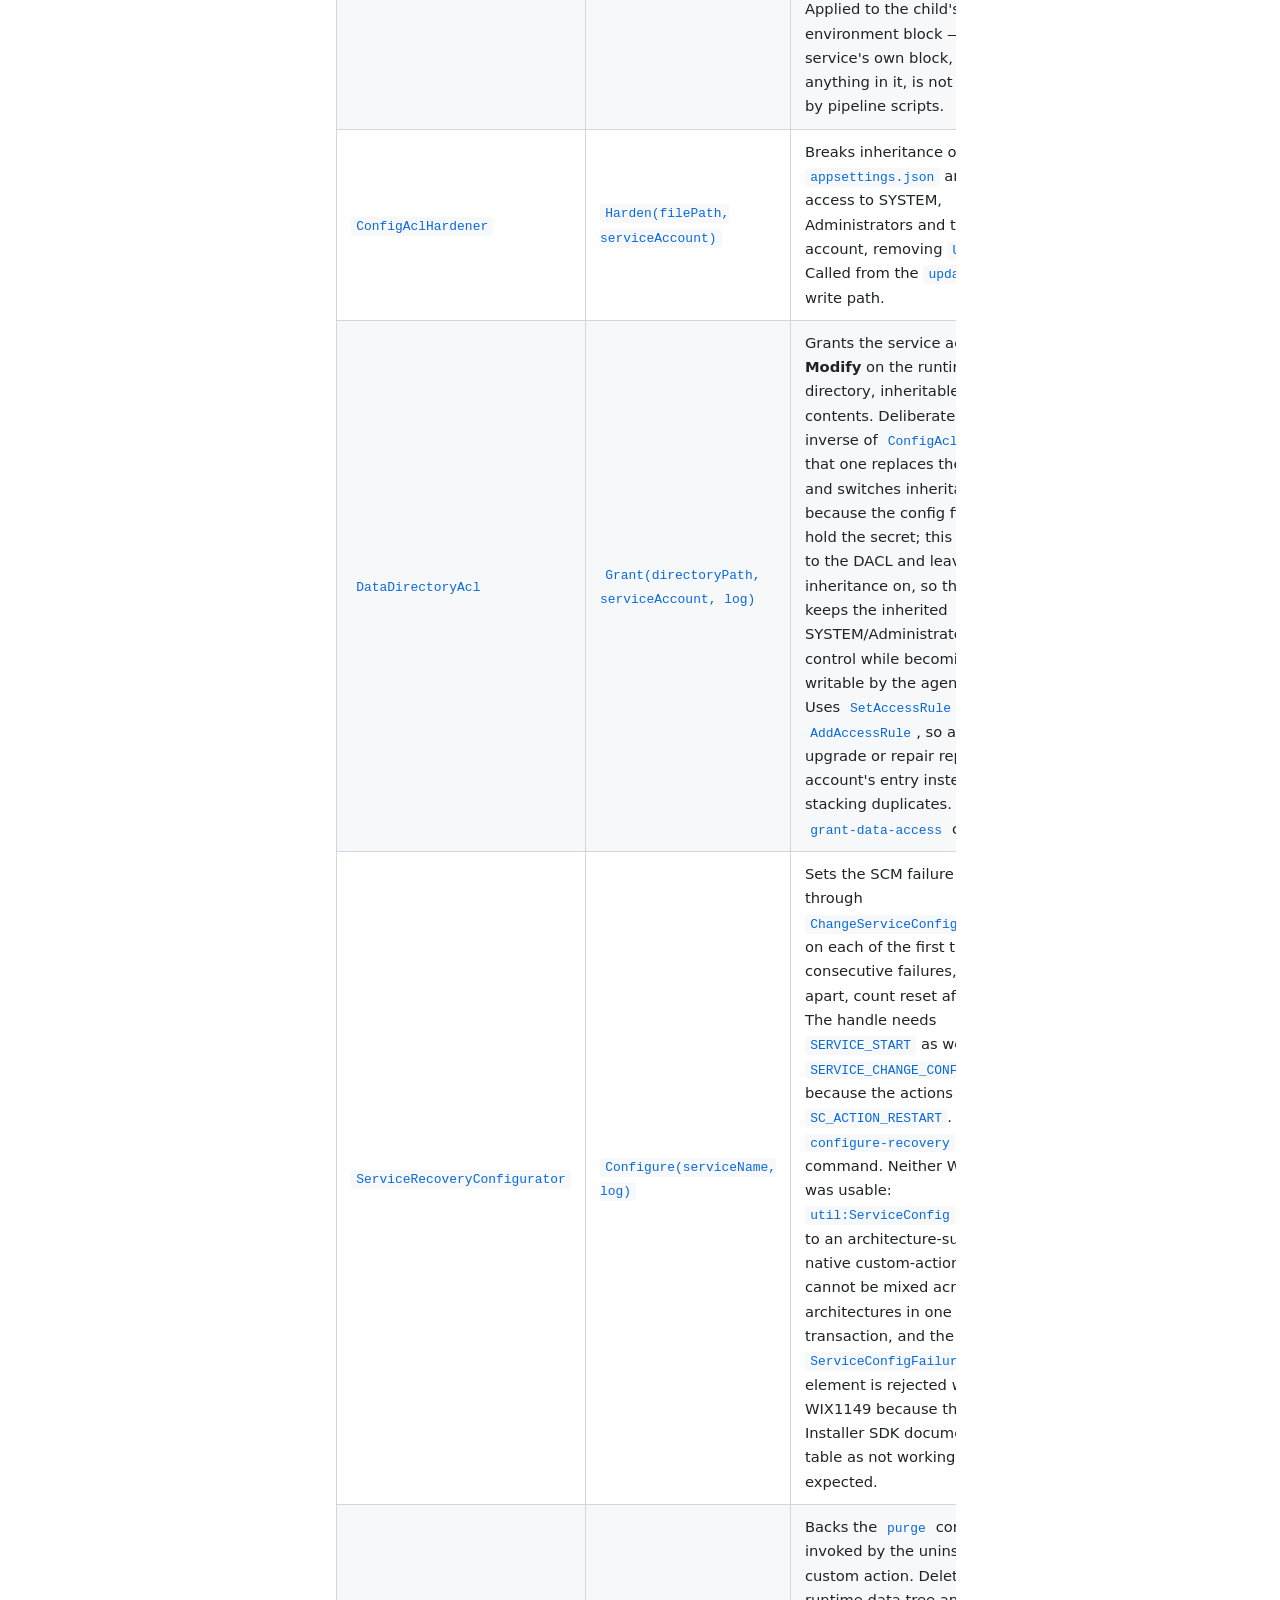
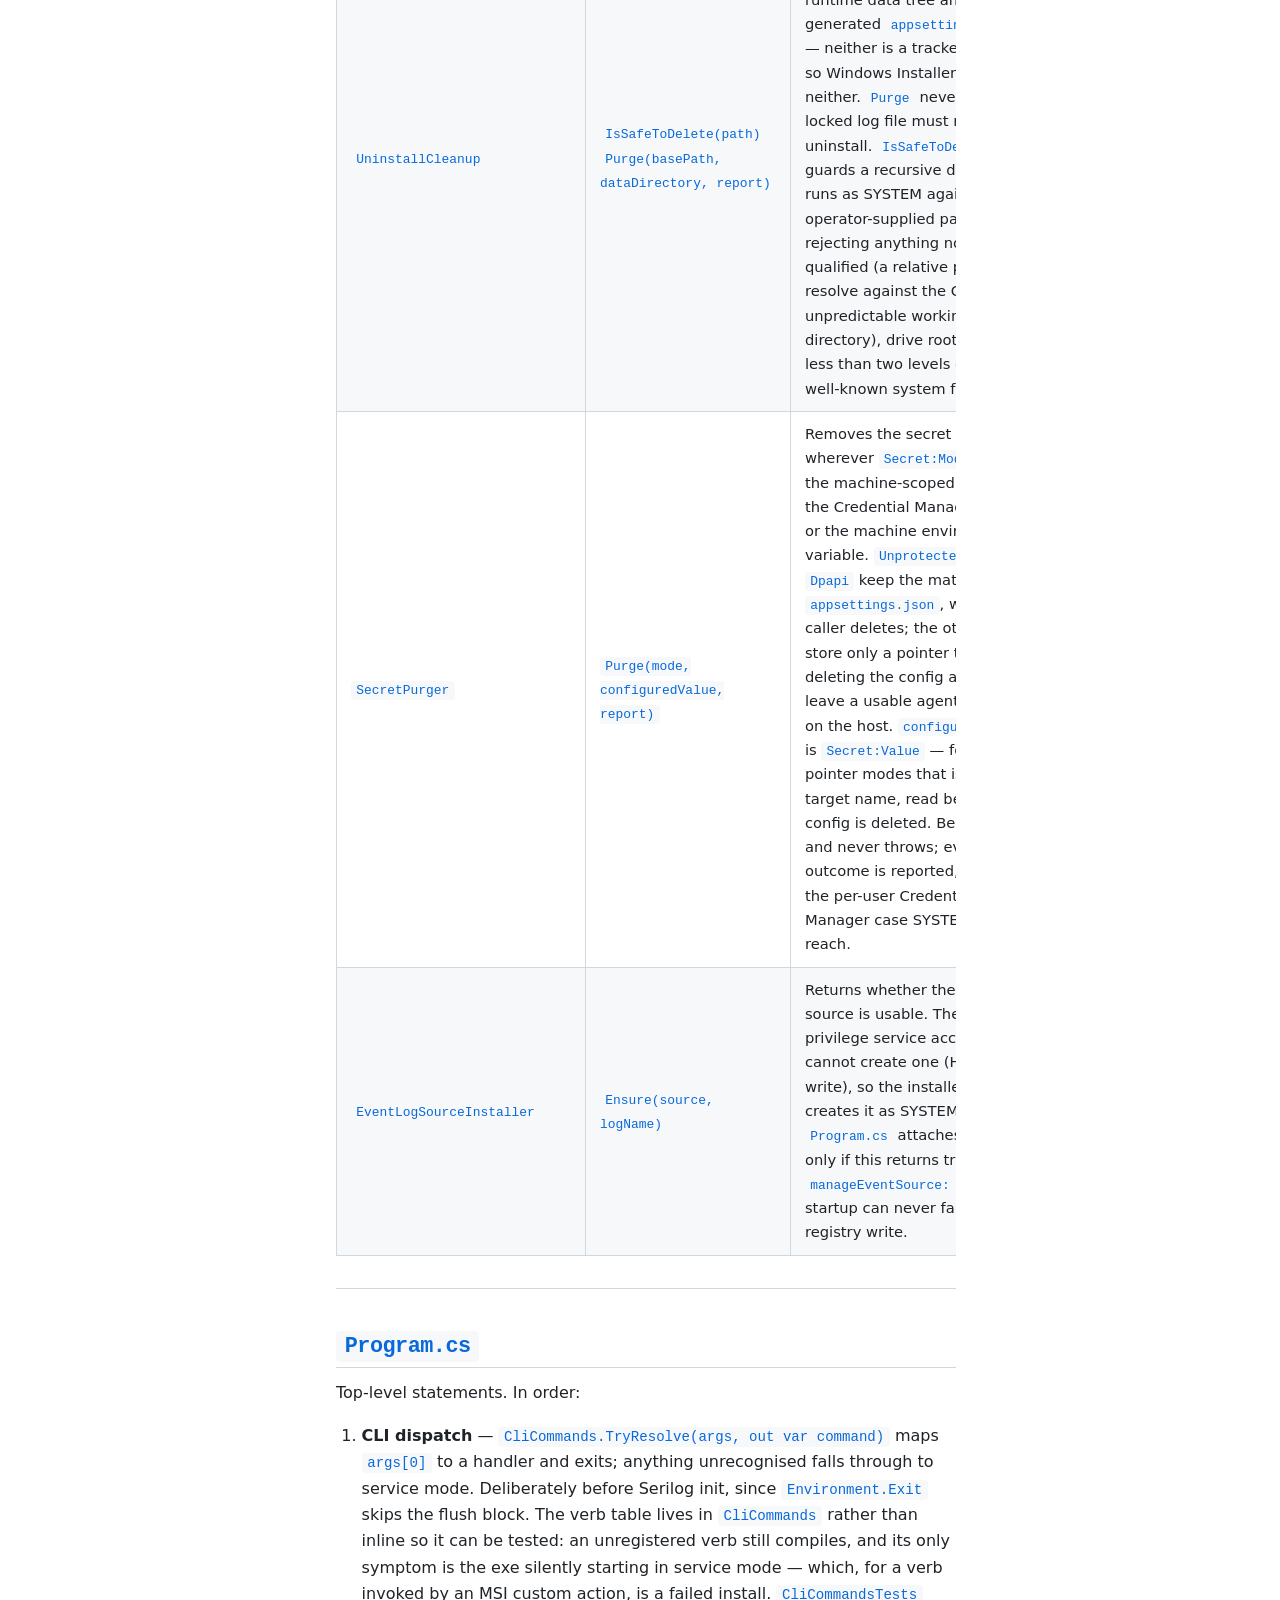
==== commit 995859f9: "feat(hardening)!: choose the process-mitigation level at install time — and the child-attribute esca" ====
--- a/docs/api-reference.html
+++ b/docs/api-reference.html
@@ -310,9 +310,9 @@
         </thead>
         <tbody>
           <tr>
-            <td><code>ProcessMitigations</code> + <code>MitigationMask</code></td>
-            <td><code>Resolve(configured, warn?)</code>, <code>Apply(mask, warn?)</code></td>
-            <td><code>Resolve</code> turns <code>Hardening:ProcessMitigations</code> into a <code>MitigationMask</code> (three digits: no remote, no low-integrity, prefer System32 DLL loads; a legacy level name is migrated with a warning, anything else malformed falls back to all three). <code>Apply</code> sets the image-load bits the mask selects, plus legacy extension-point injection disabled unconditionally. <code>default(MitigationMask)</code> is all three, so an uninitialised mask fails closed. <strong>These policies are inherited by the Java child and everything the build spawns beneath it</strong>, which is what makes them configurable &mdash; see <a href="configuration.html#process-mitigations">Process mitigations</a>. Best-effort &mdash; never blocks startup.</td>
+            <td><code>ProcessMitigations</code></td>
+            <td><code>Apply(warn?)</code></td>
+            <td>Sets Win32 mitigation policies on the service process at the level given by <code>Hardening:ProcessMitigations</code>: no remote, low-integrity or non-System32 DLL loads, and legacy extension-point injection disabled. <strong>These policies are inherited by the Java child and everything the build spawns beneath it</strong>, which is what makes the level configurable &mdash; see <a href="configuration.html#process-mitigations">Process mitigations</a>. Best-effort &mdash; never blocks startup.</td>
           </tr>
           <tr>
             <td><code>EnvironmentSanitizer</code></td>
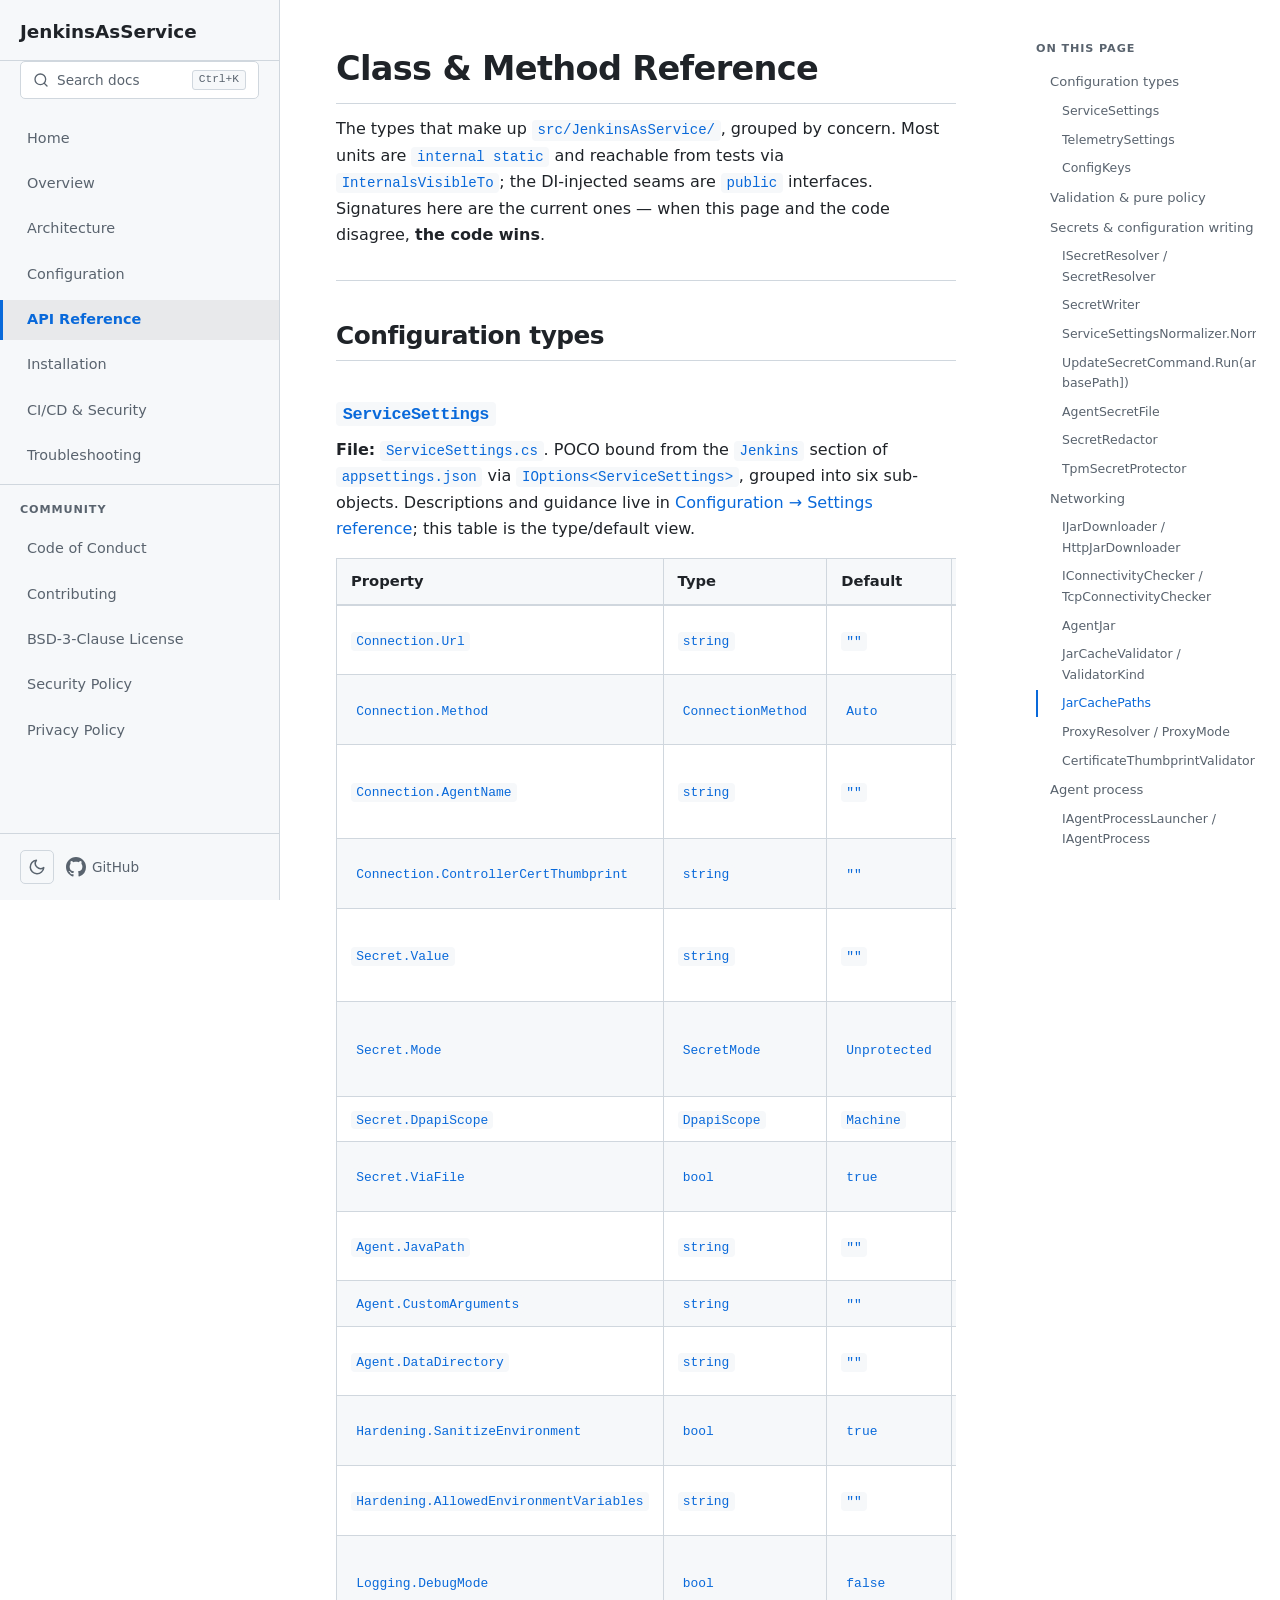
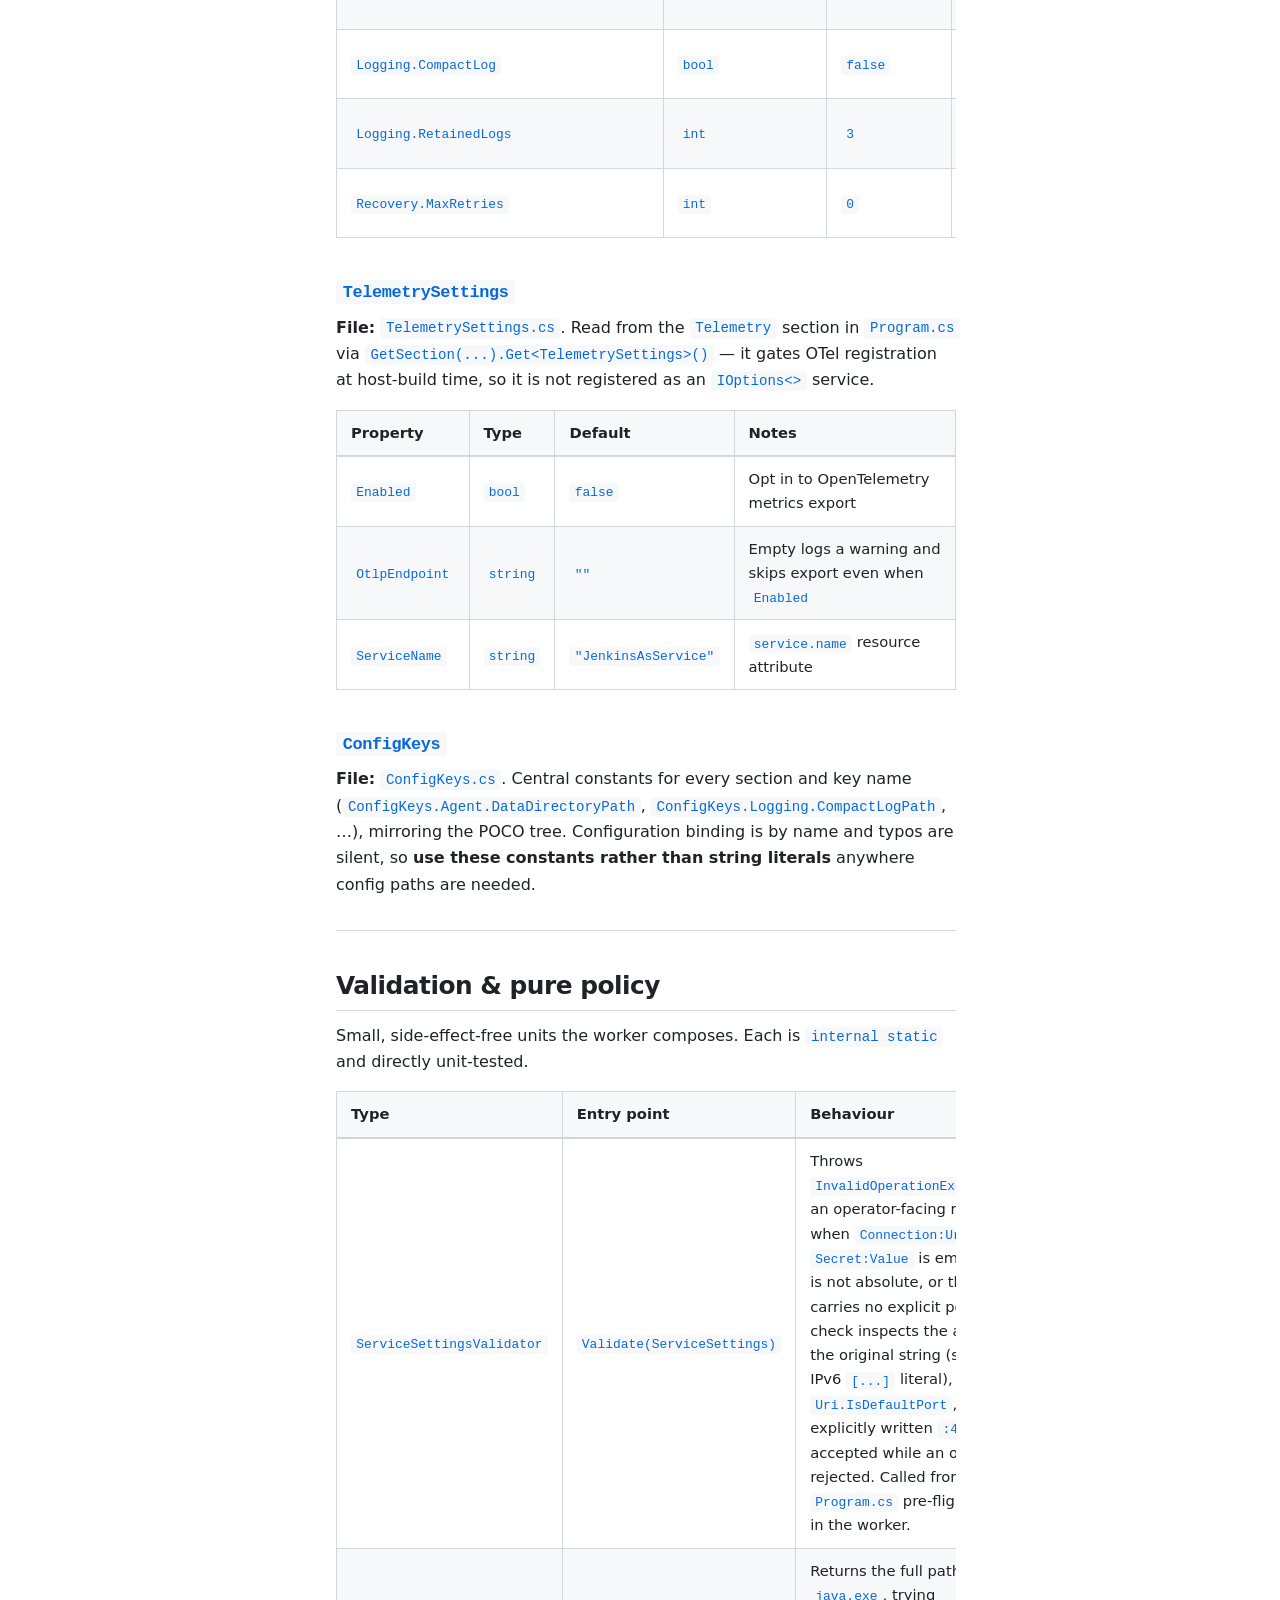
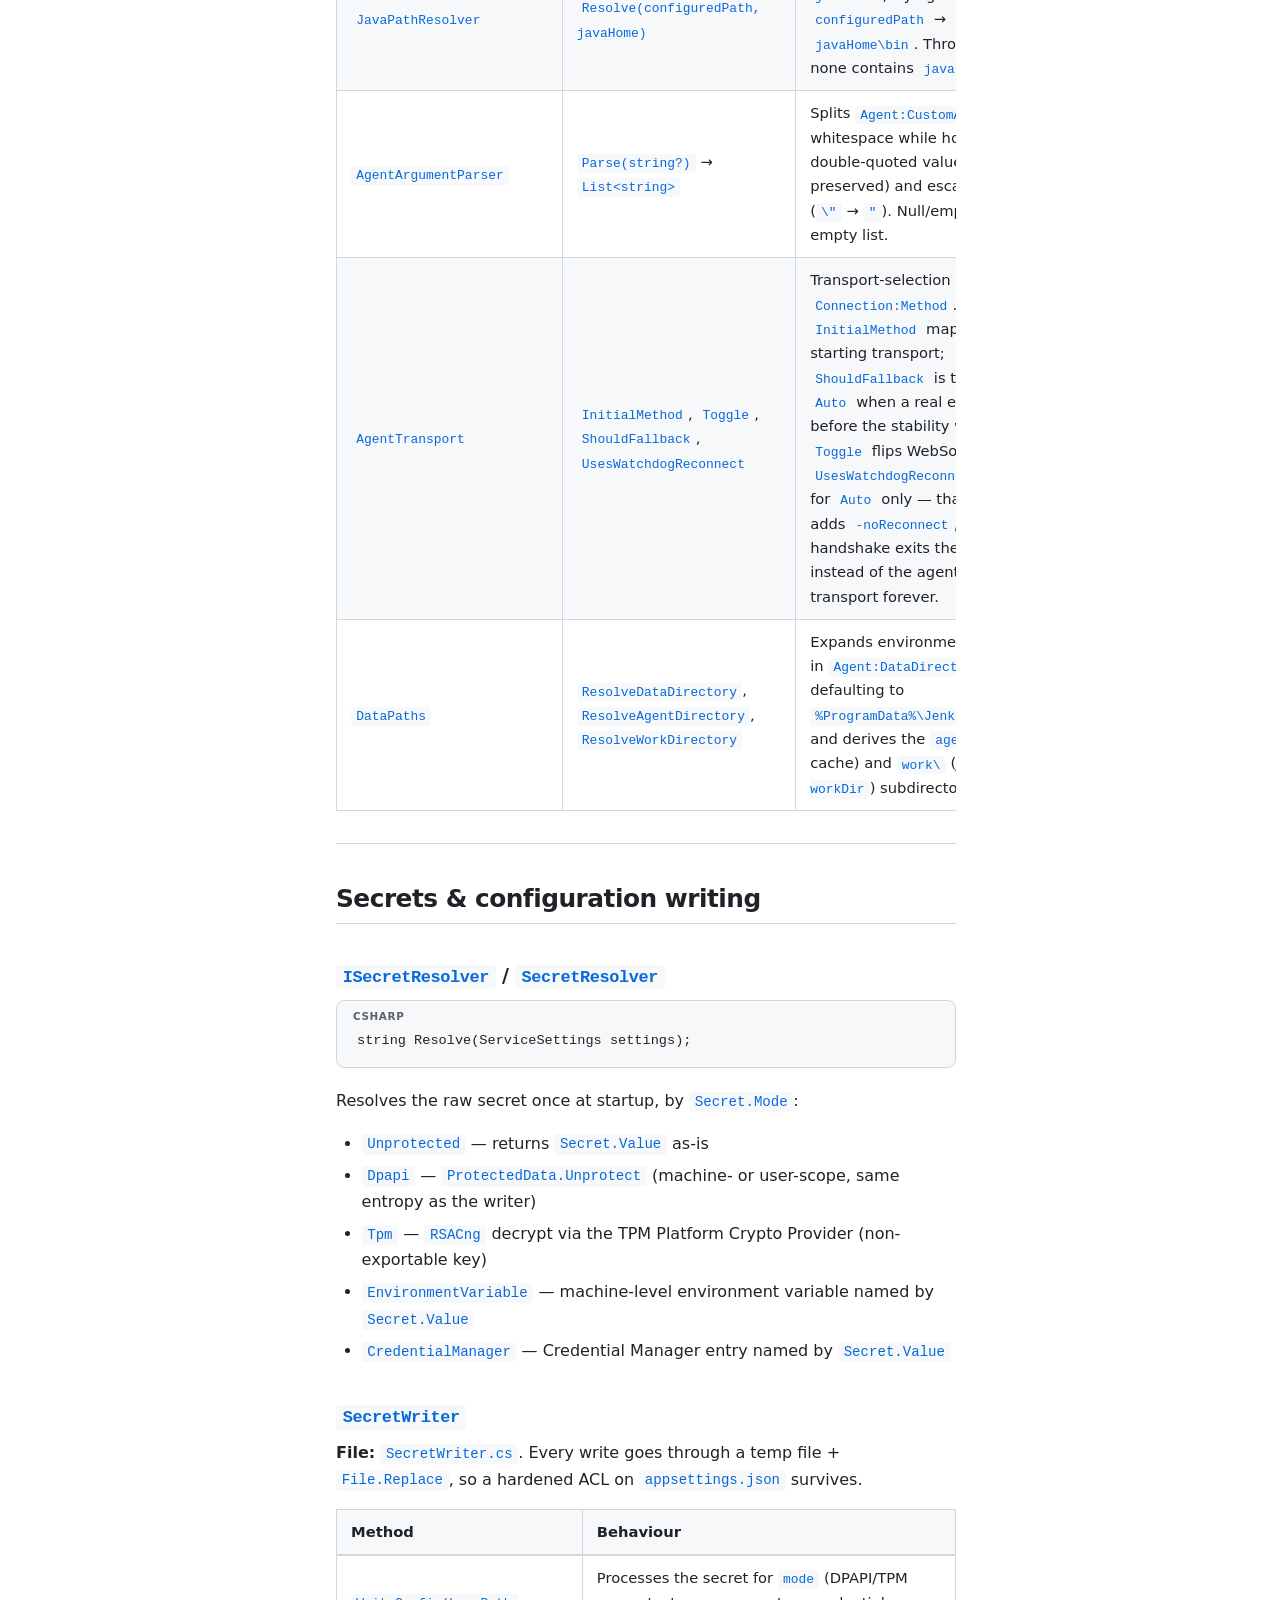
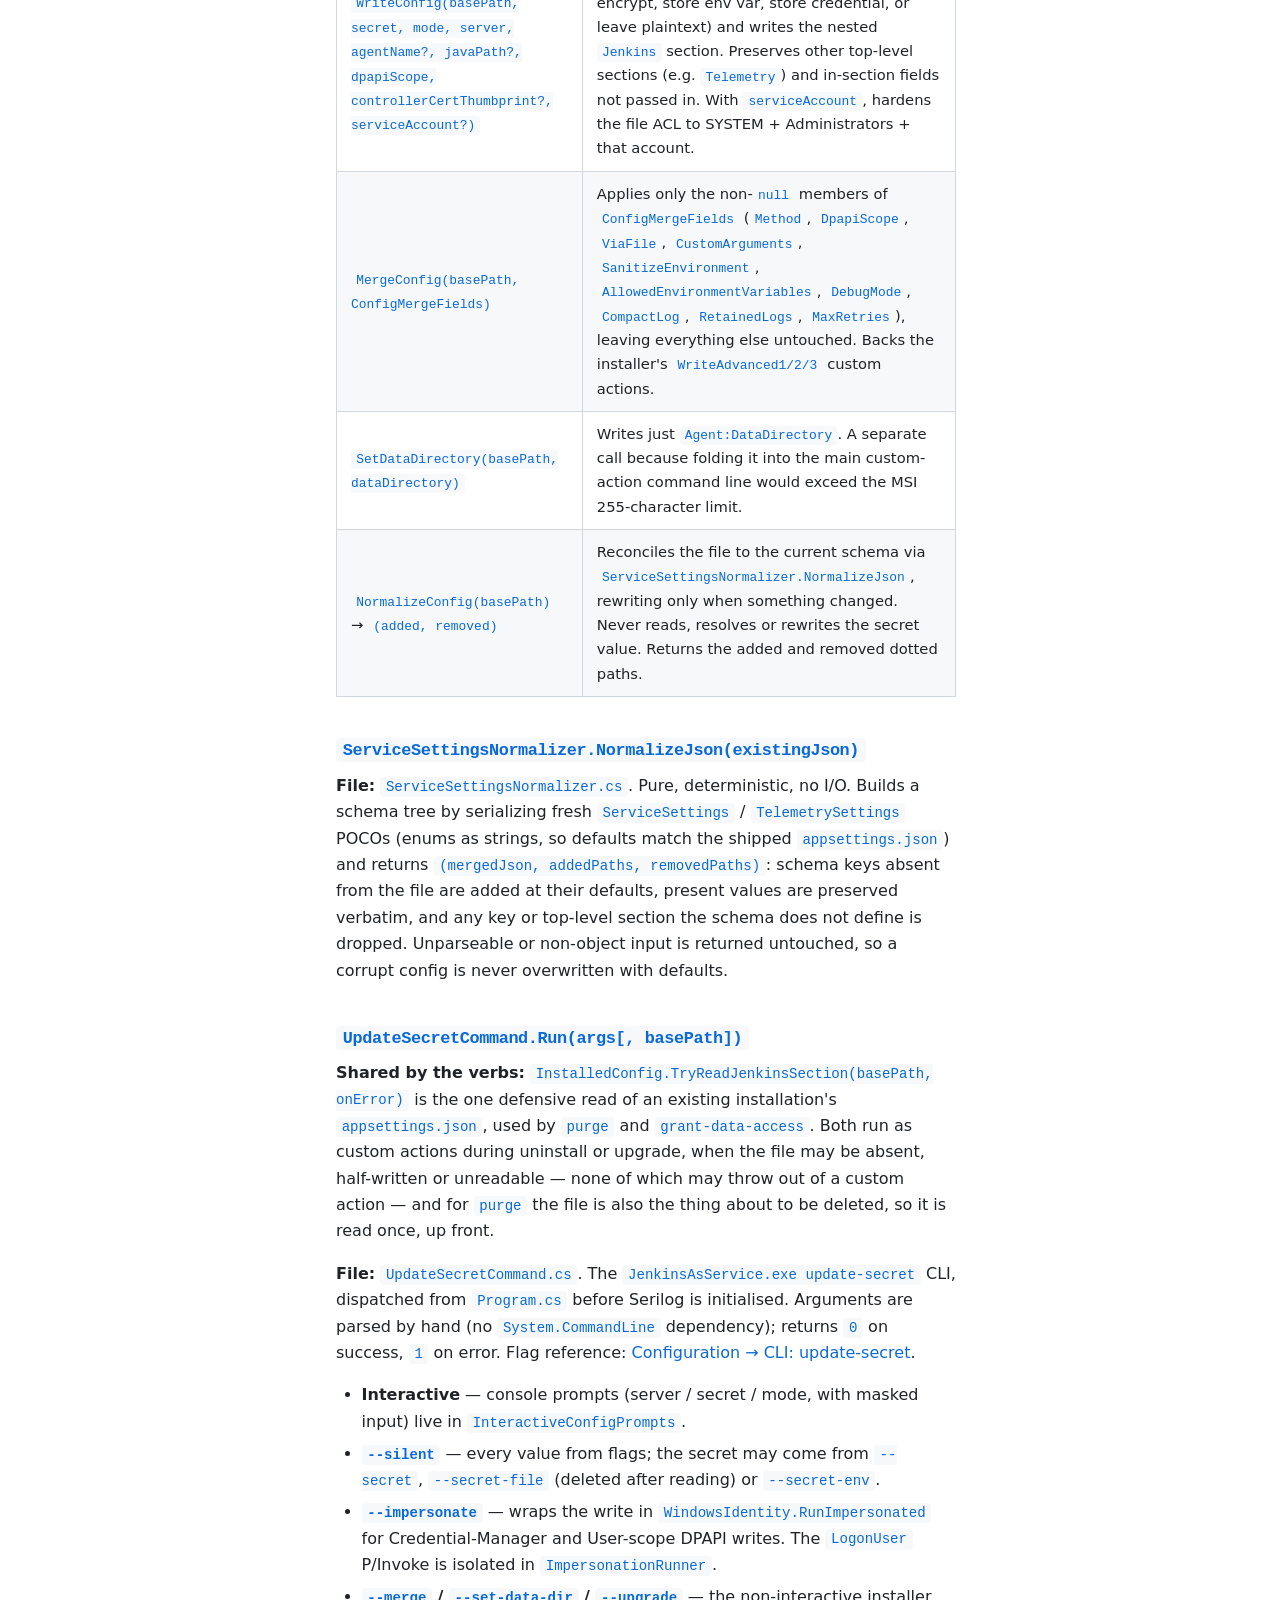
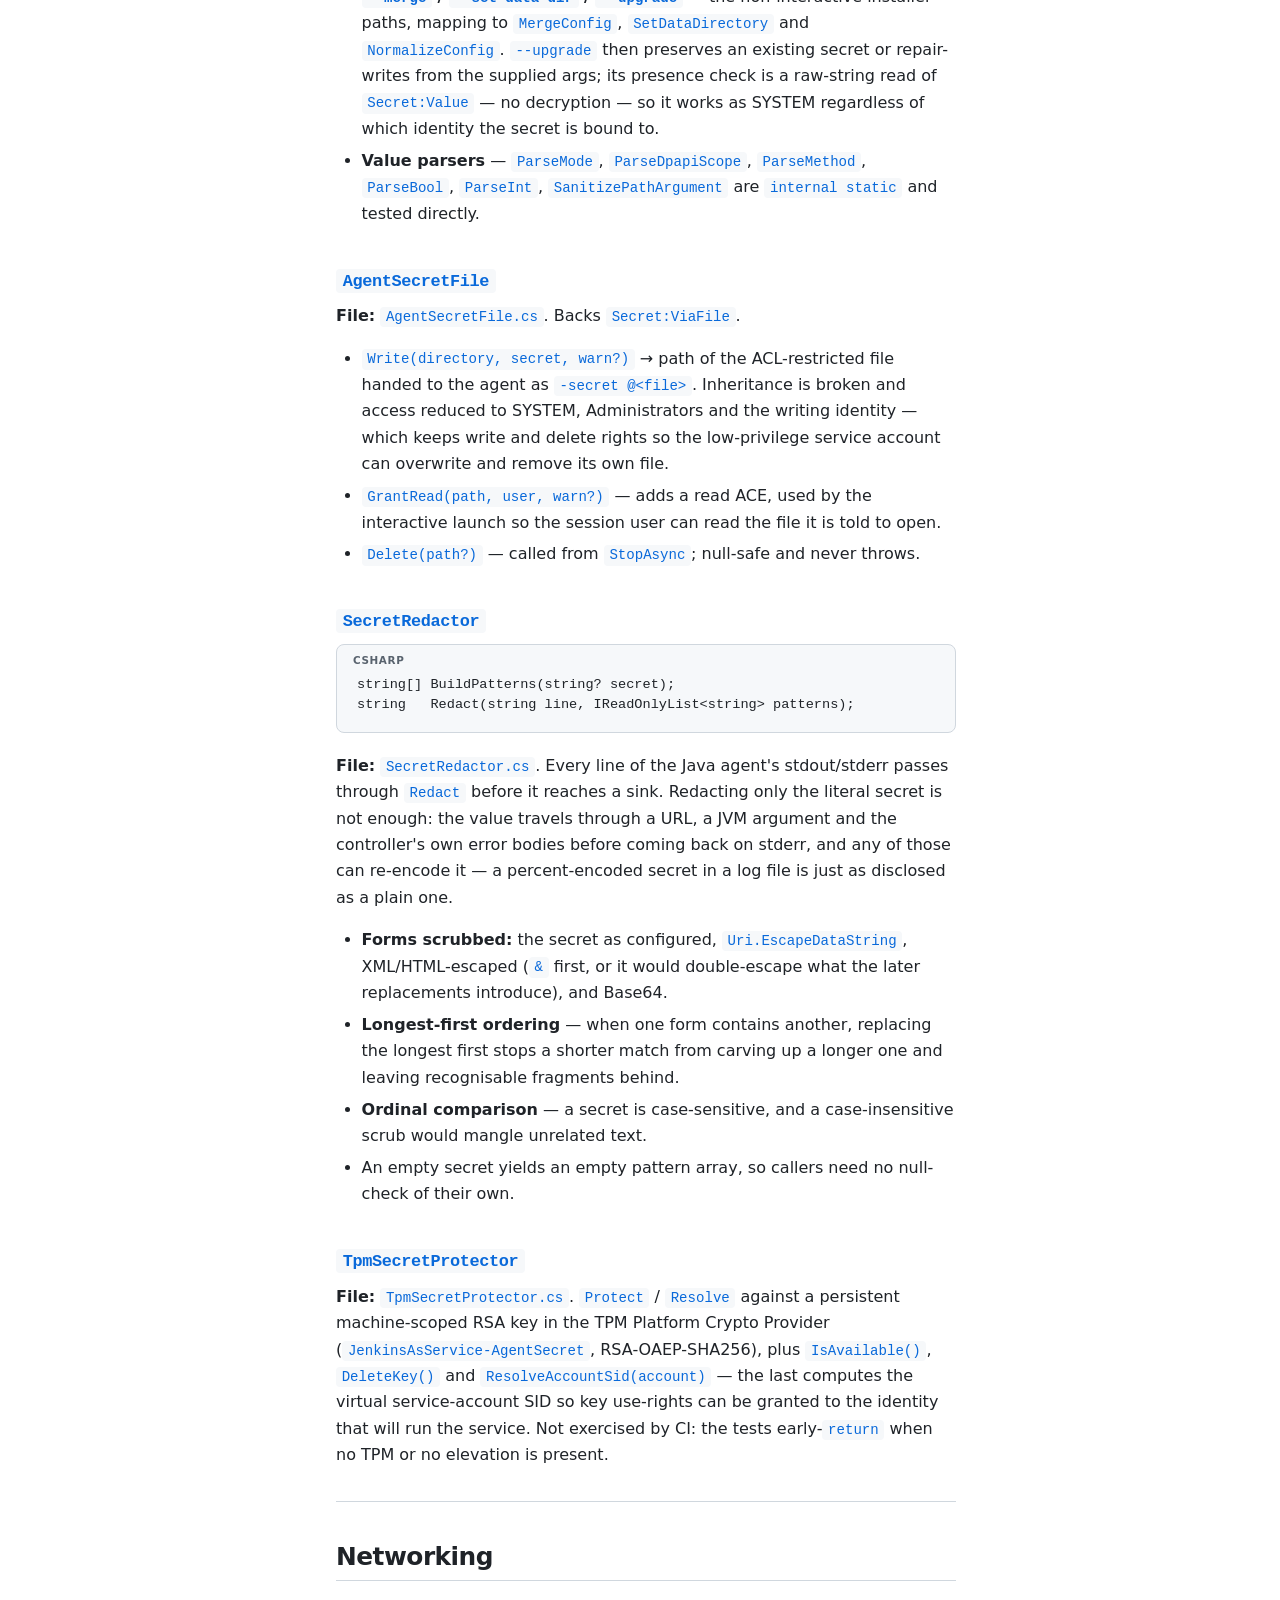
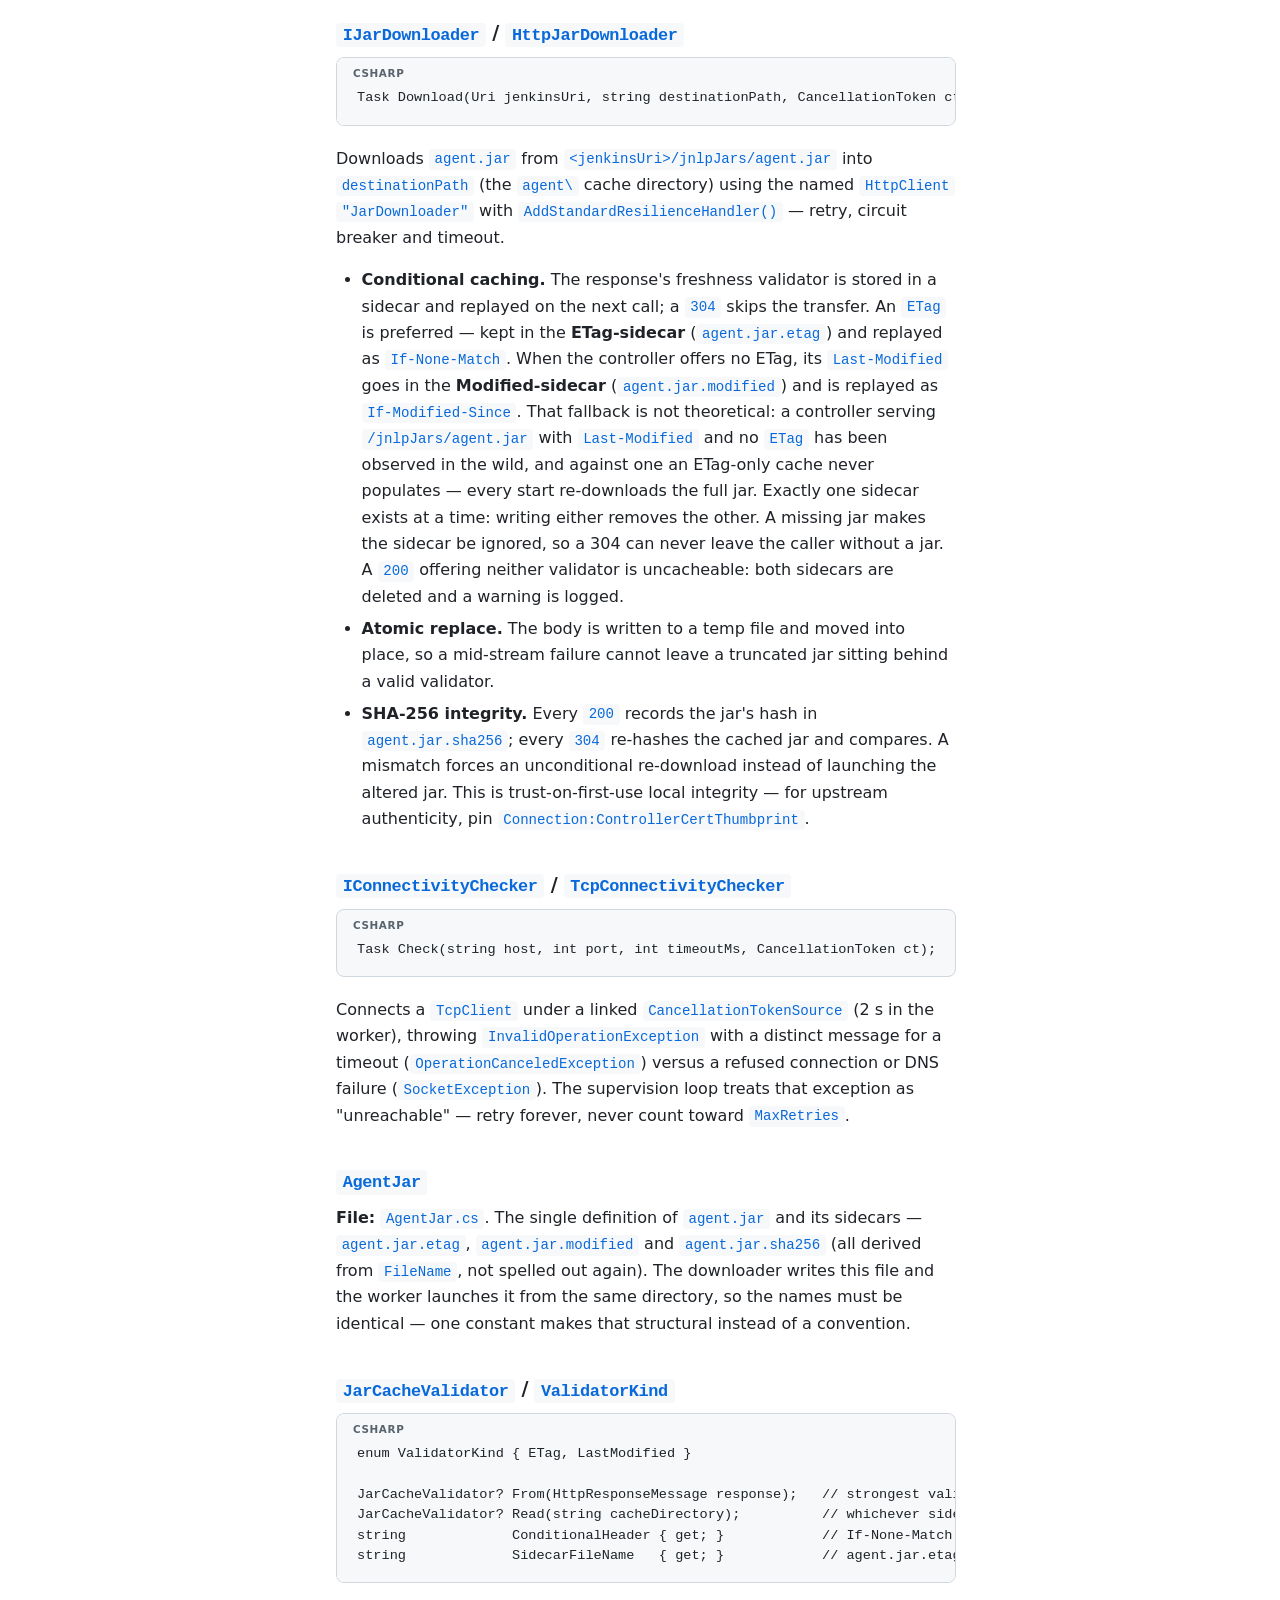
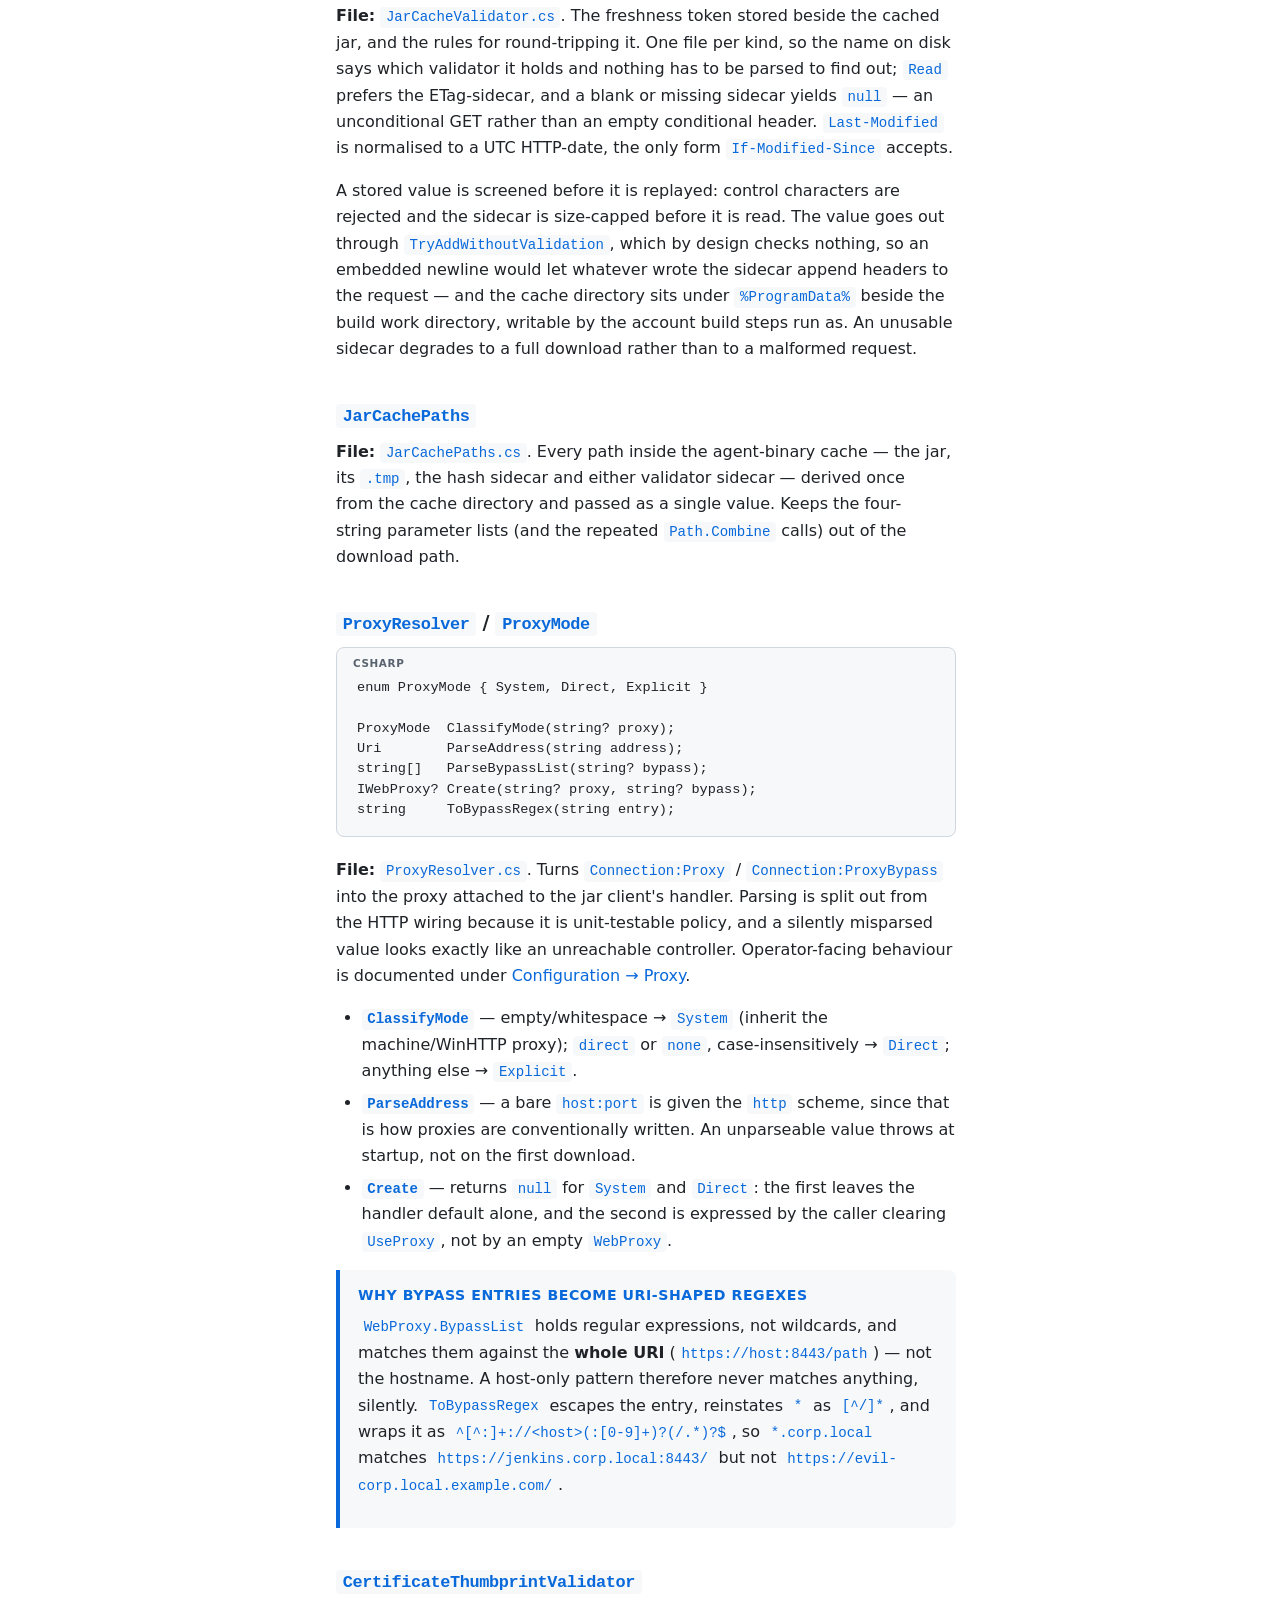
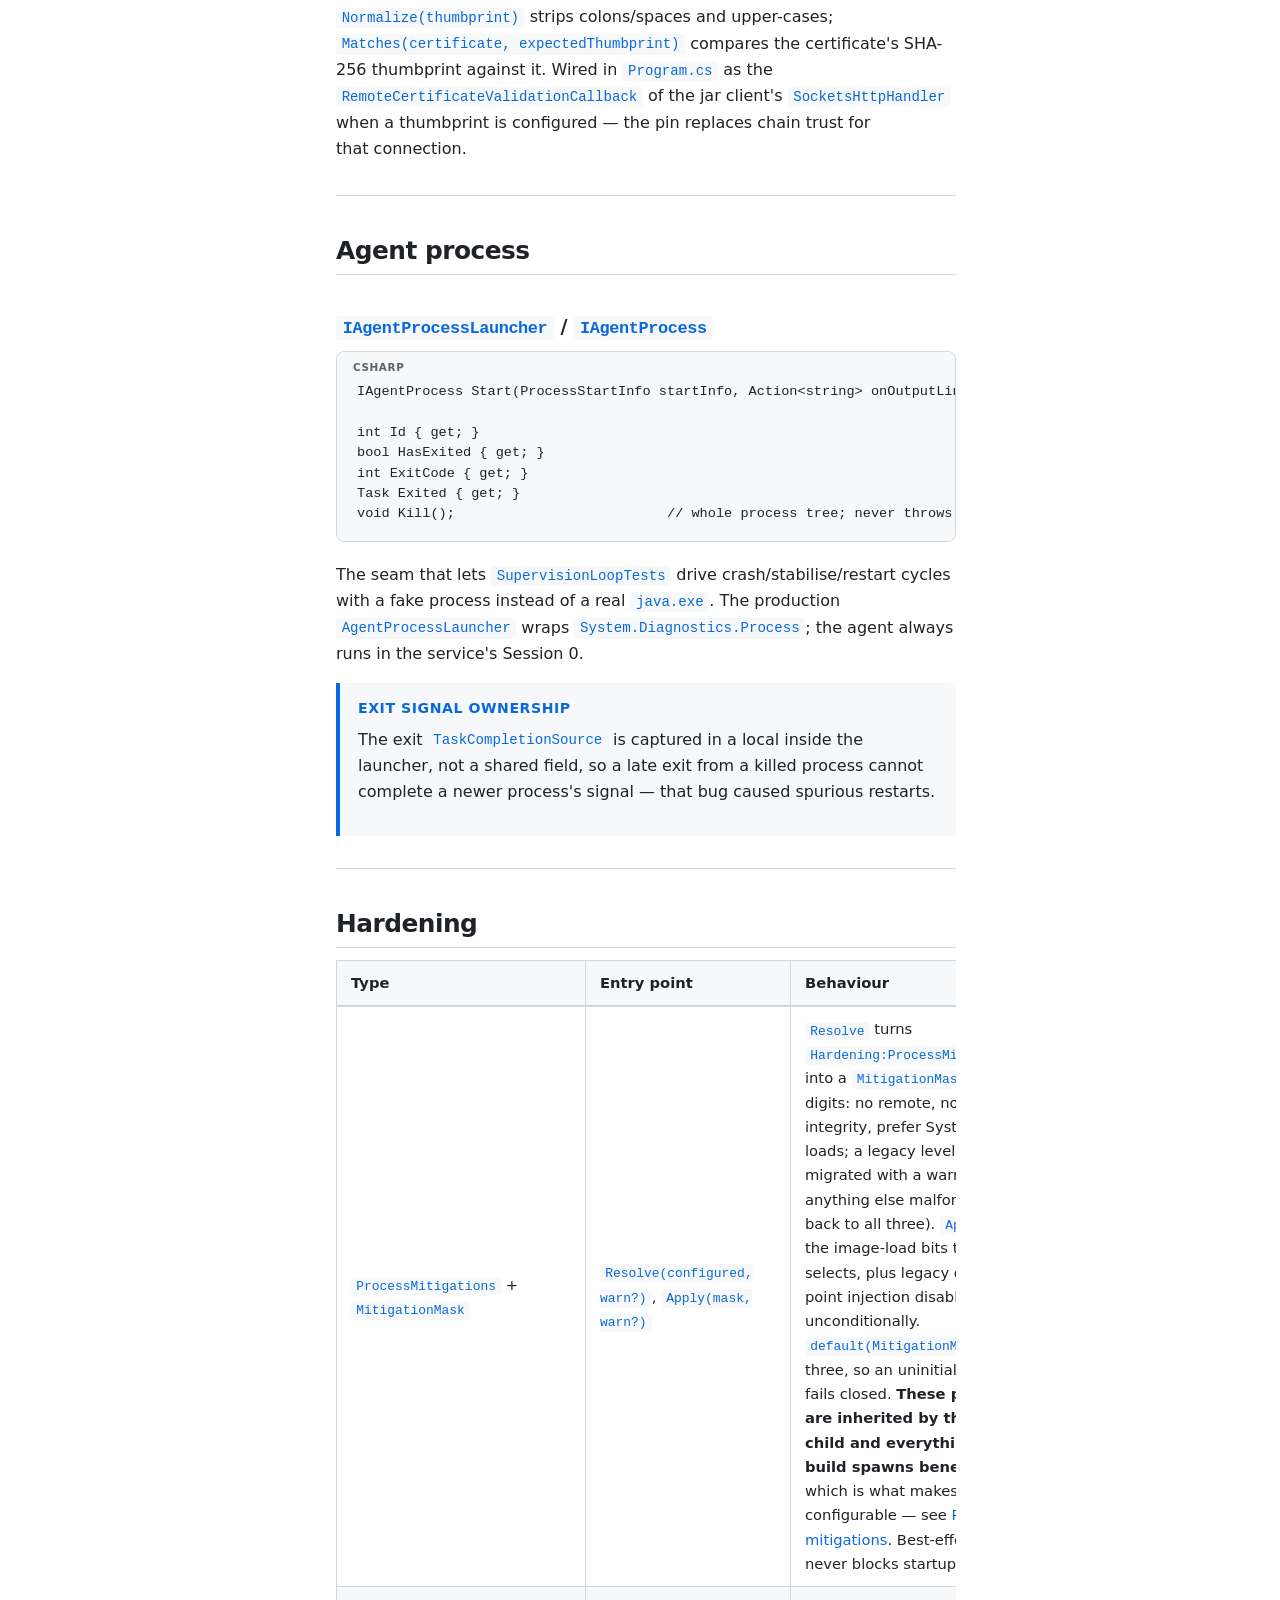
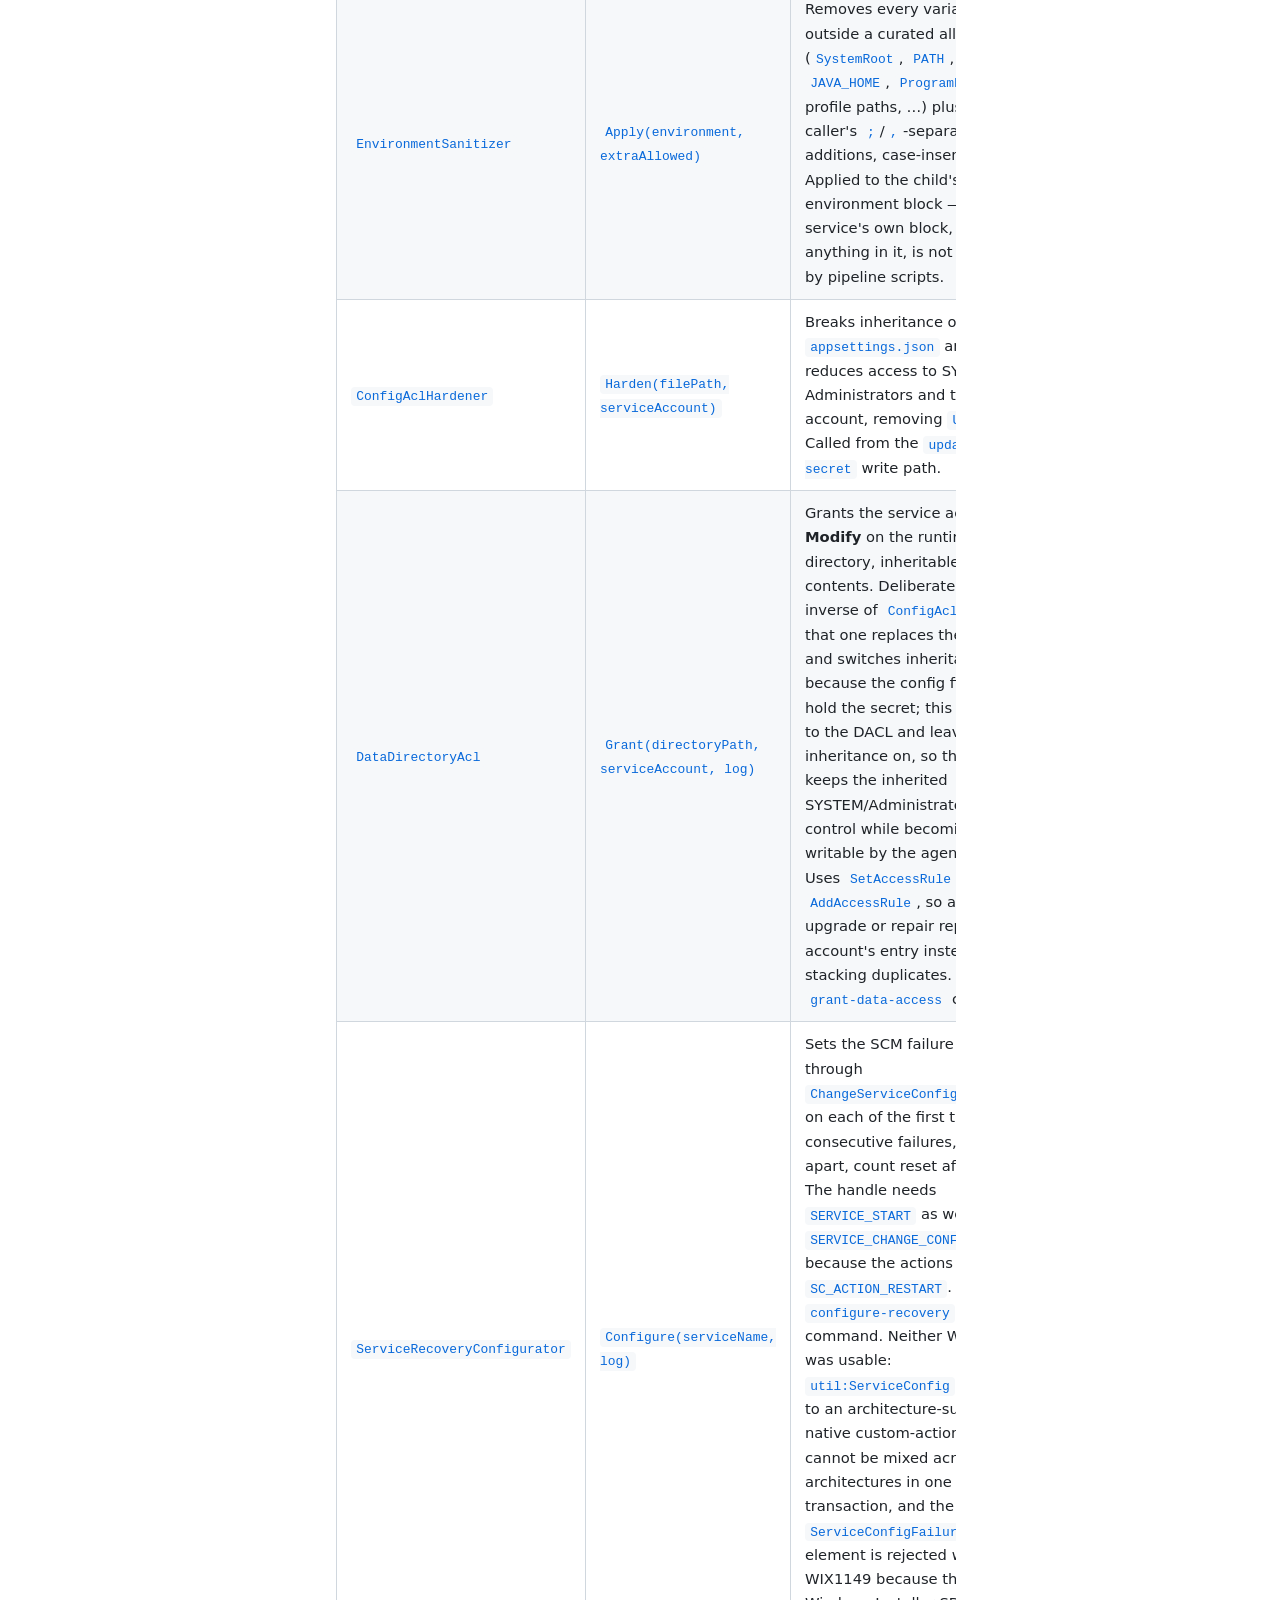
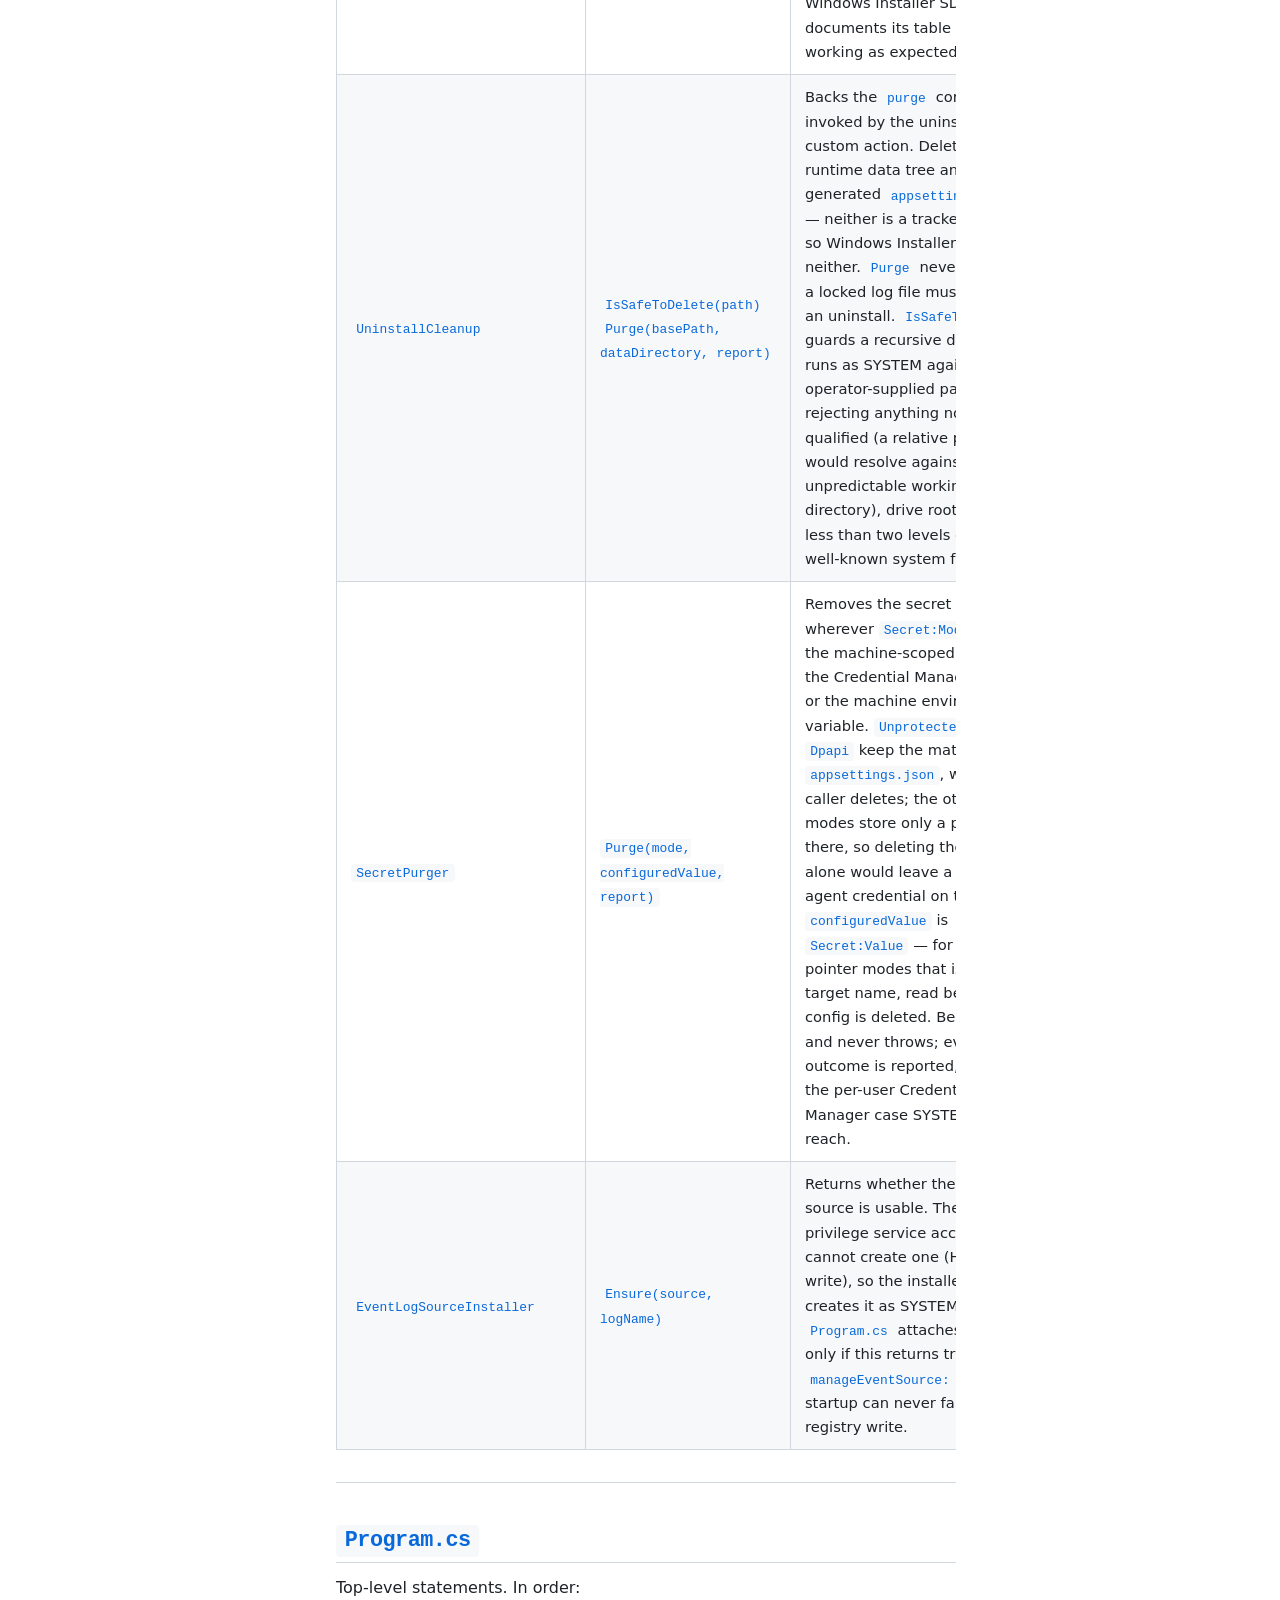
==== commit d051837f: "feat(hardening)!: install-time process mitigations as three digits, plus short CLI aliases (#109) Re" ====
--- a/docs/api-reference.html
+++ b/docs/api-reference.html
@@ -310,9 +310,9 @@
         </thead>
         <tbody>
           <tr>
-            <td><code>ProcessMitigations</code></td>
-            <td><code>Apply(warn?)</code></td>
-            <td>Sets Win32 mitigation policies on the service process at the level given by <code>Hardening:ProcessMitigations</code>: no remote, low-integrity or non-System32 DLL loads, and legacy extension-point injection disabled. <strong>These policies are inherited by the Java child and everything the build spawns beneath it</strong>, which is what makes the level configurable &mdash; see <a href="configuration.html#process-mitigations">Process mitigations</a>. Best-effort &mdash; never blocks startup.</td>
+            <td><code>ProcessMitigations</code> + <code>MitigationMask</code></td>
+            <td><code>Resolve(configured, warn?)</code>, <code>Apply(mask, warn?)</code></td>
+            <td><code>Resolve</code> turns <code>Hardening:ProcessMitigations</code> into a <code>MitigationMask</code> (three digits: no remote, no low-integrity, prefer System32 DLL loads; a legacy level name is migrated with a warning, anything else malformed falls back to all three). <code>Apply</code> sets the image-load bits the mask selects, plus legacy extension-point injection disabled unconditionally. <code>default(MitigationMask)</code> is all three, so an uninitialised mask fails closed. <strong>These policies are inherited by the Java child and everything the build spawns beneath it</strong>, which is what makes them configurable &mdash; see <a href="configuration.html#process-mitigations">Process mitigations</a>. Best-effort &mdash; never blocks startup.</td>
           </tr>
           <tr>
             <td><code>EnvironmentSanitizer</code></td>
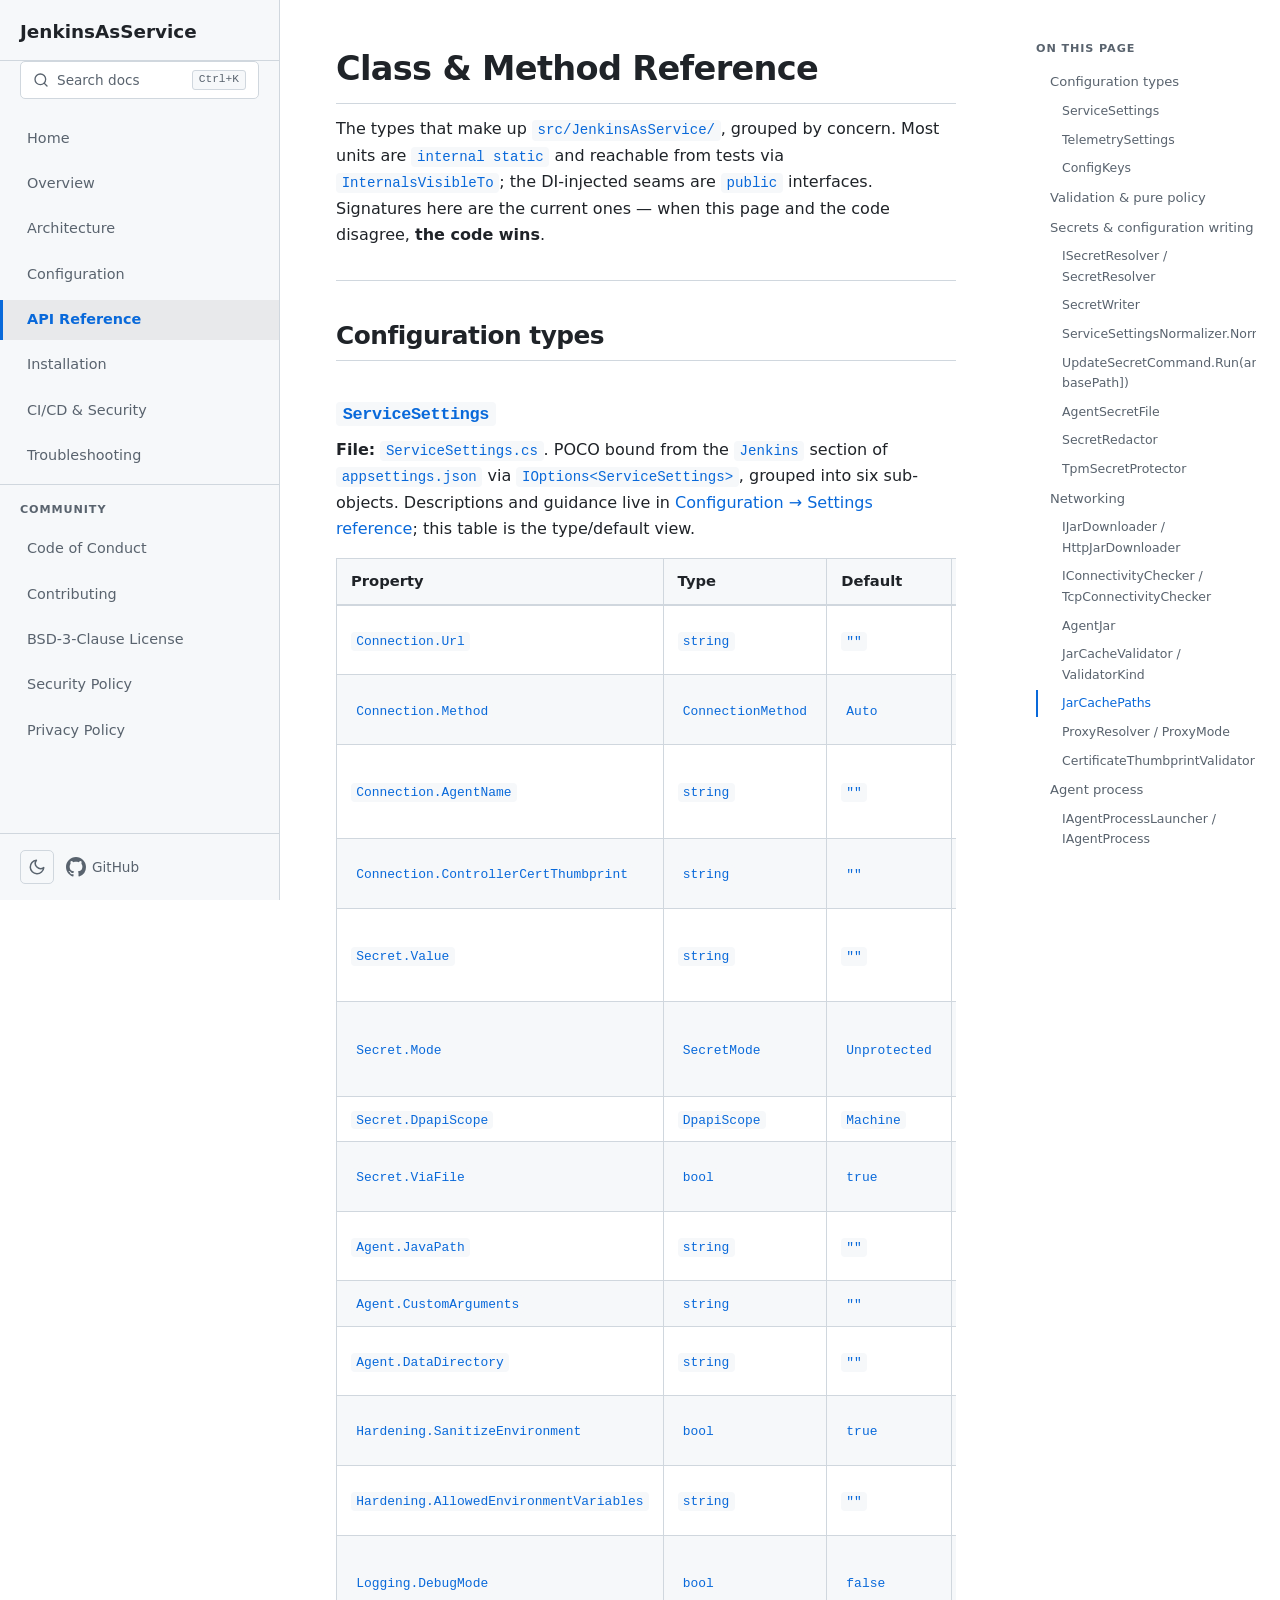
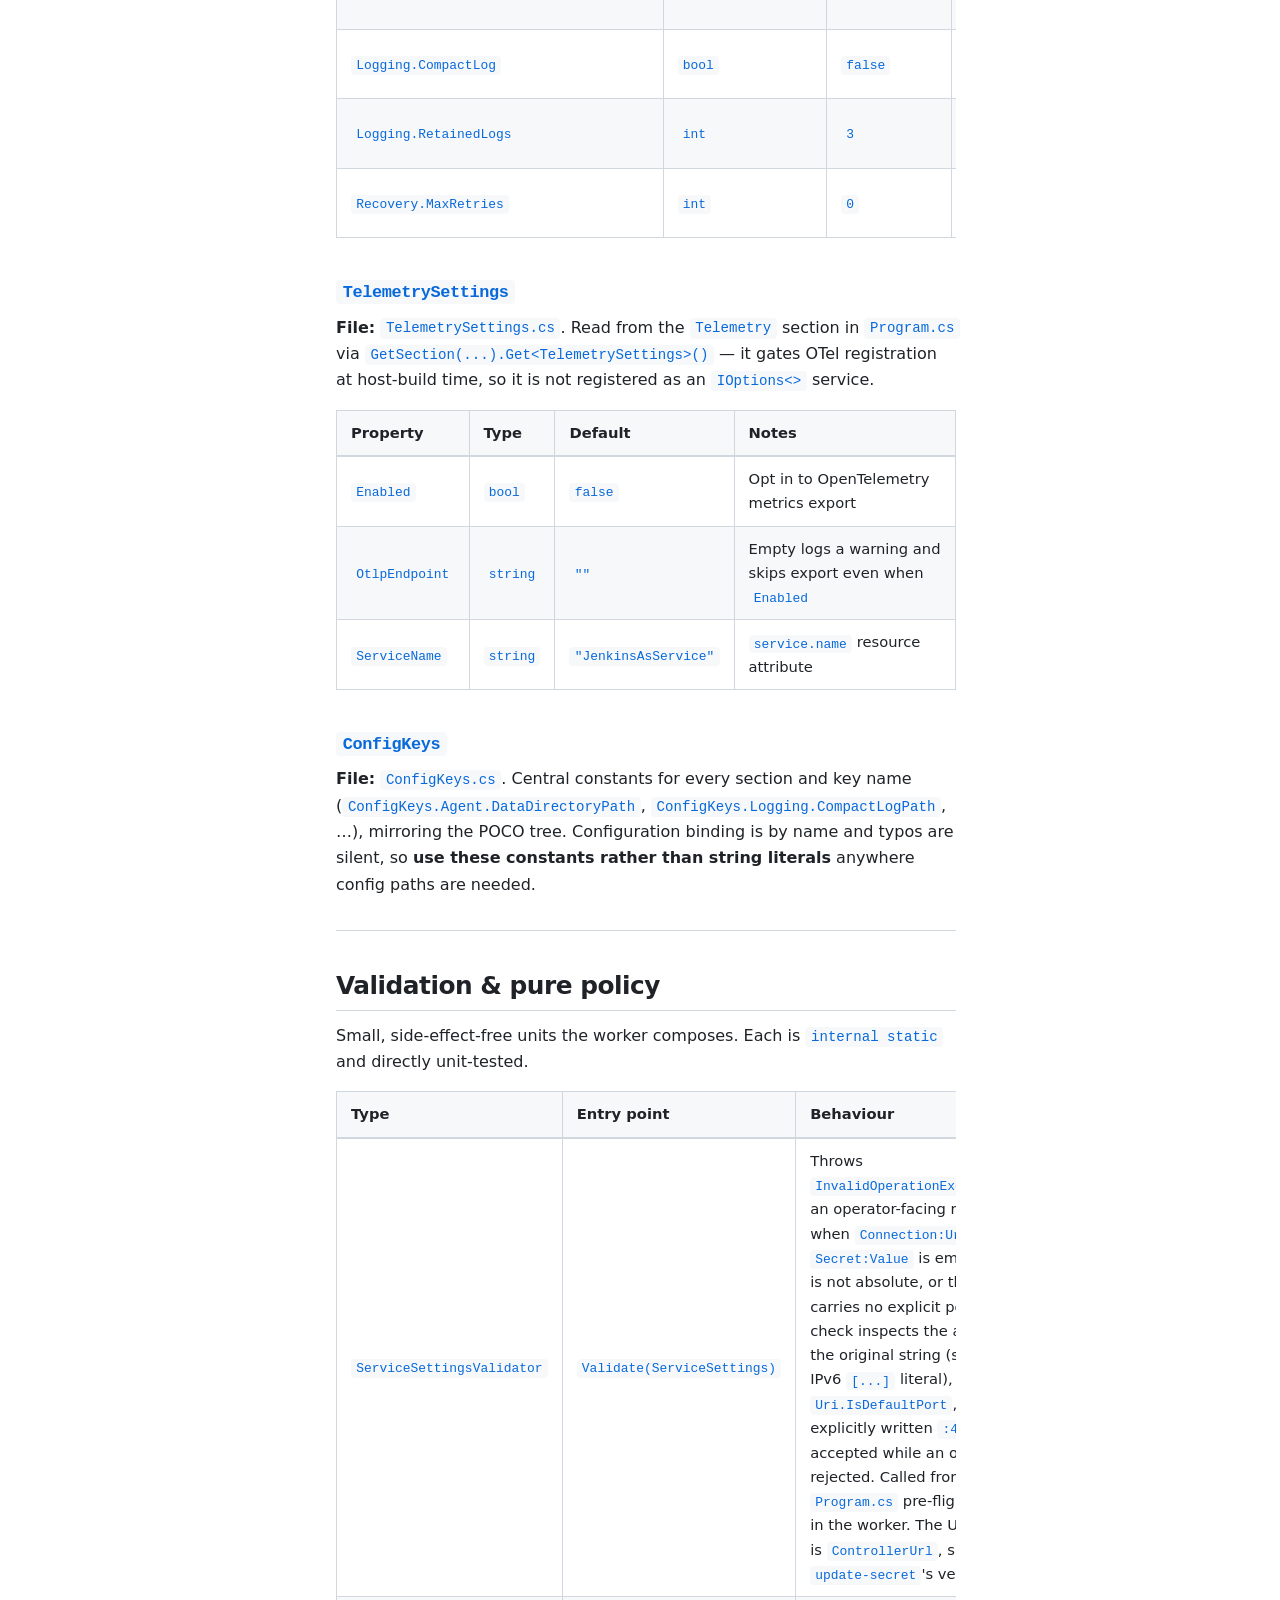
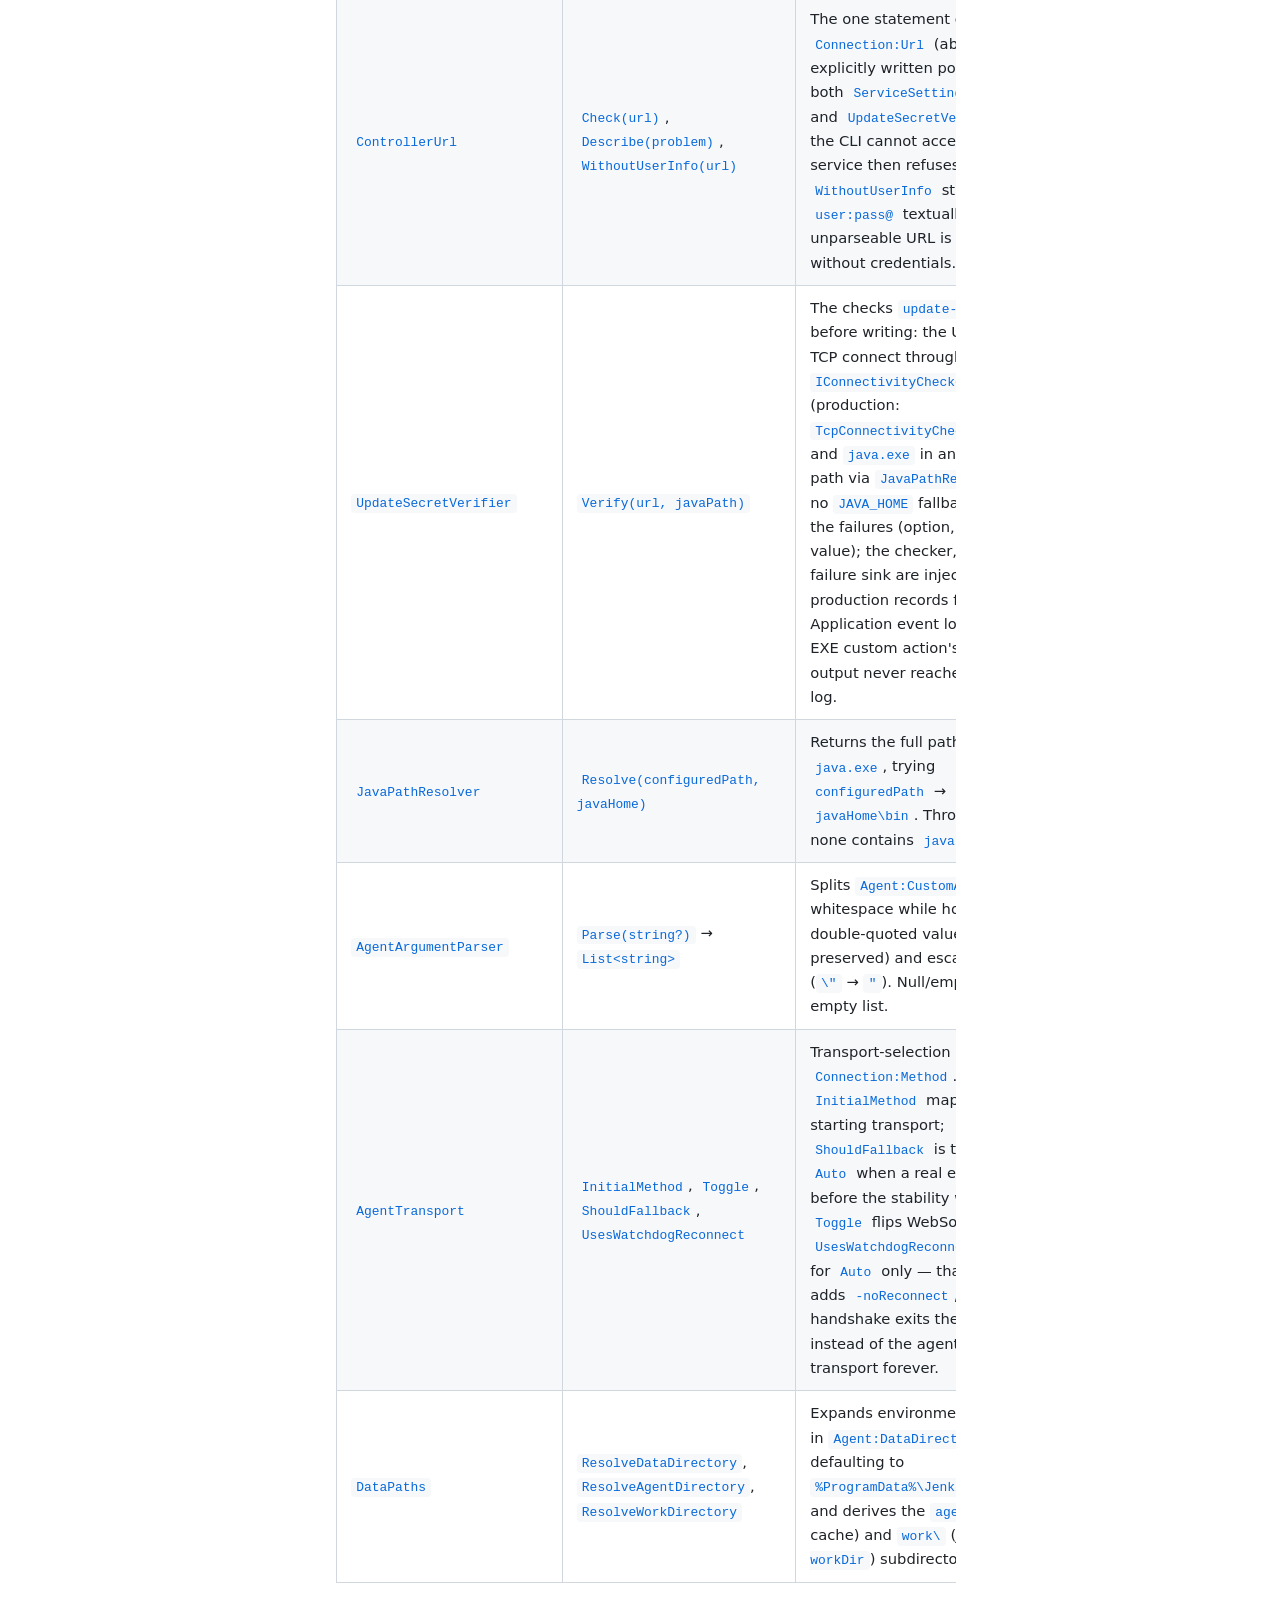
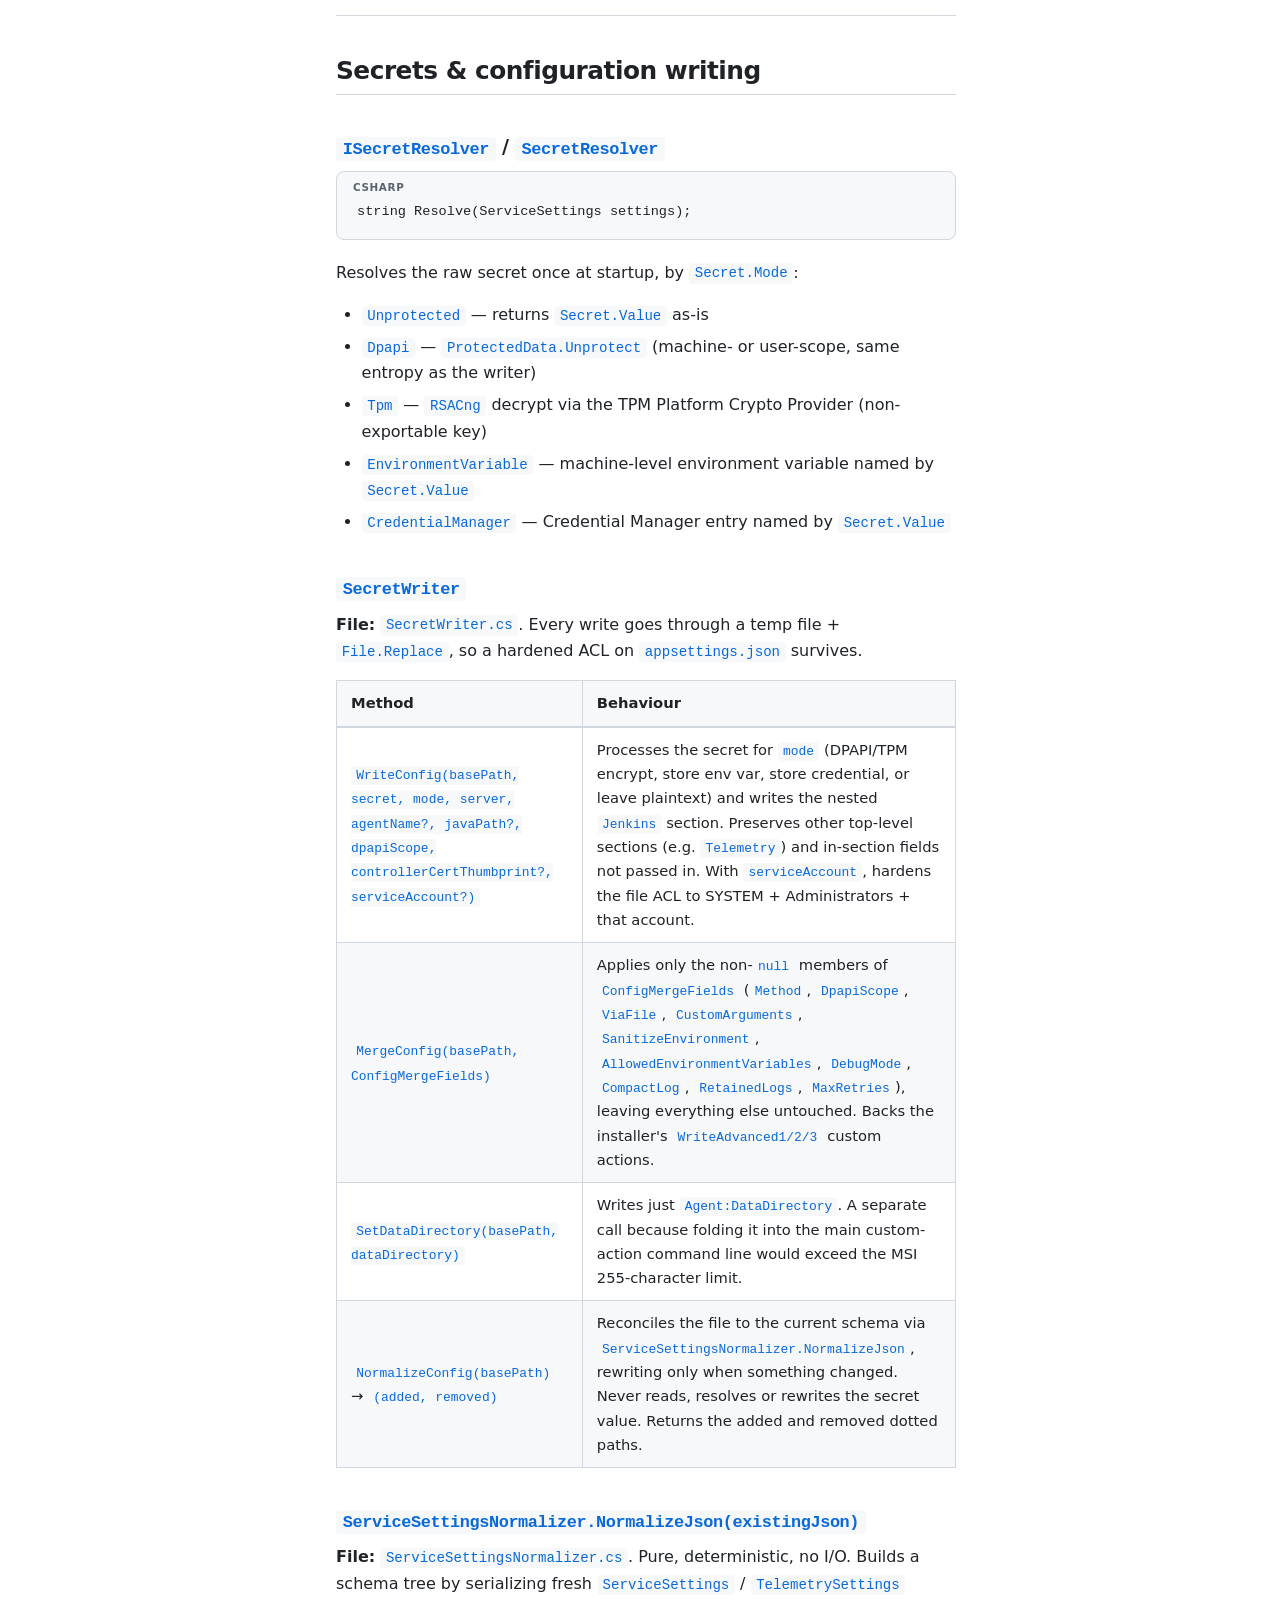
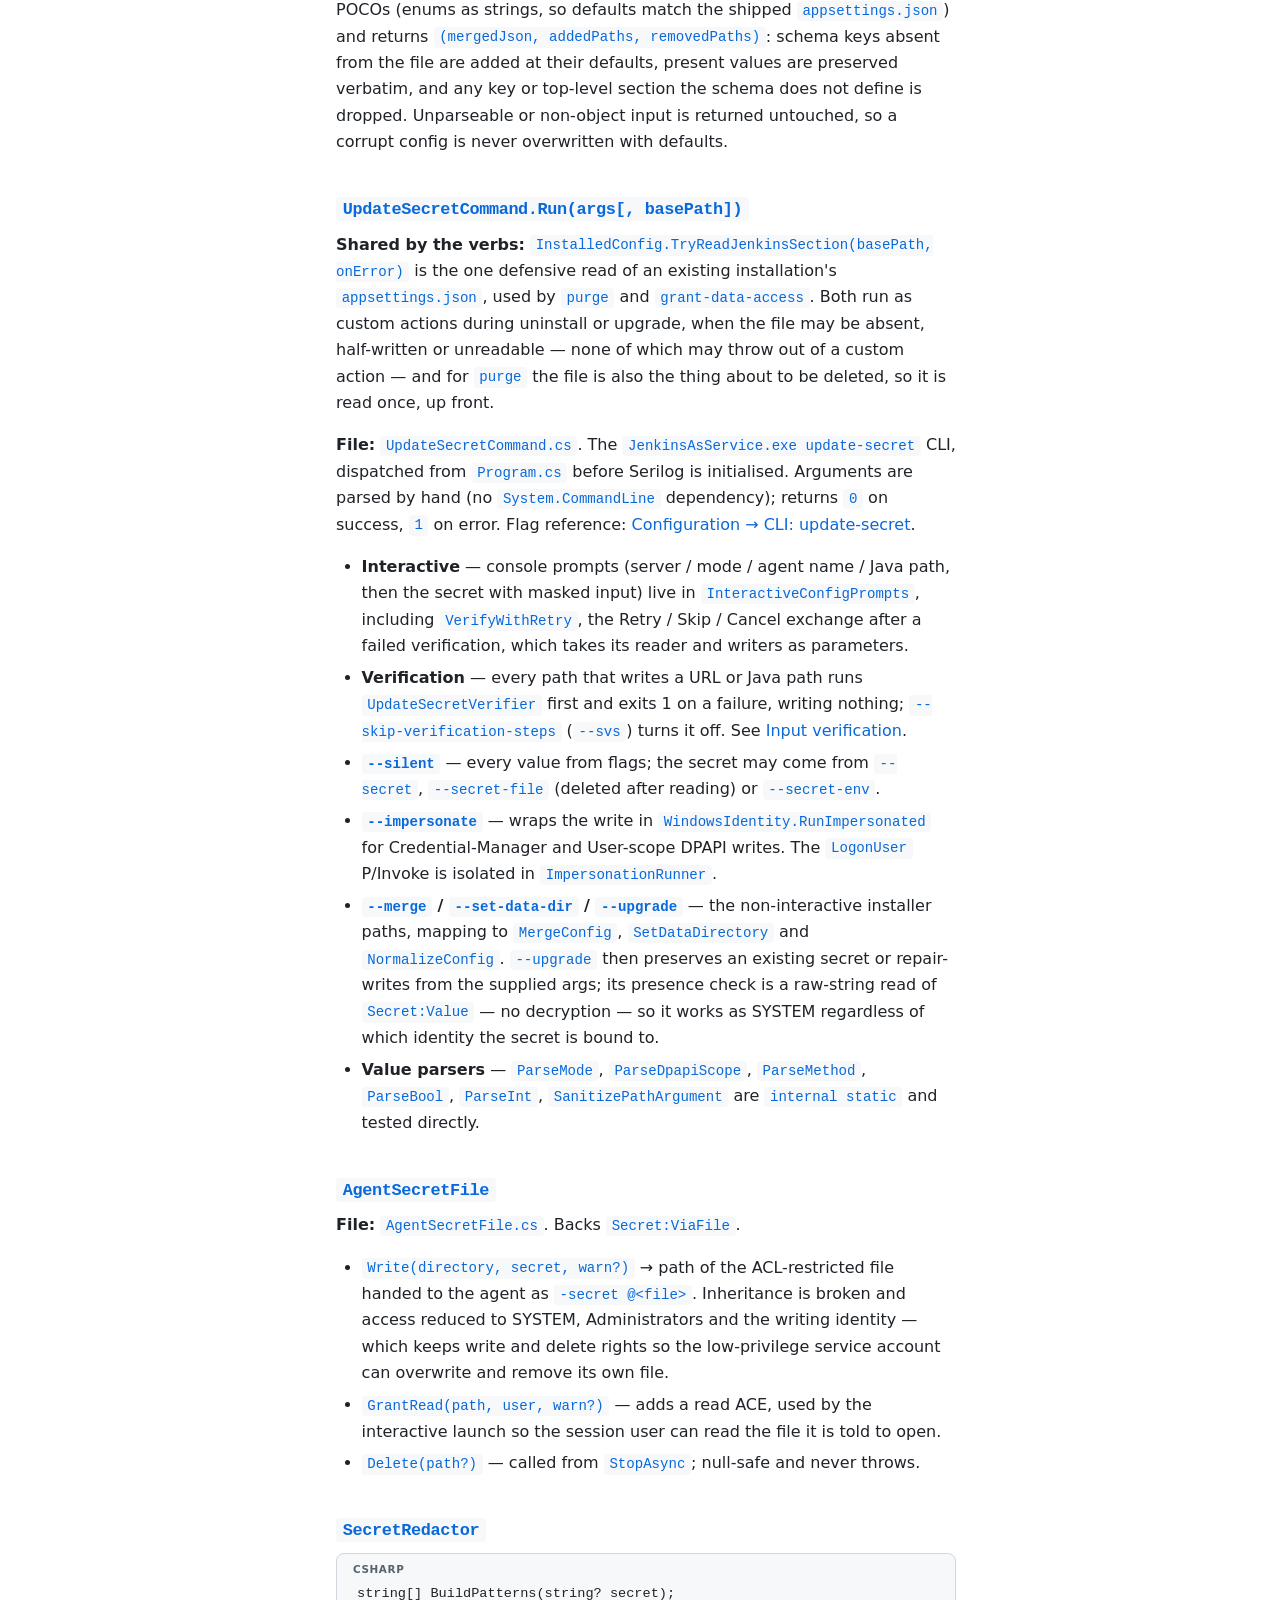
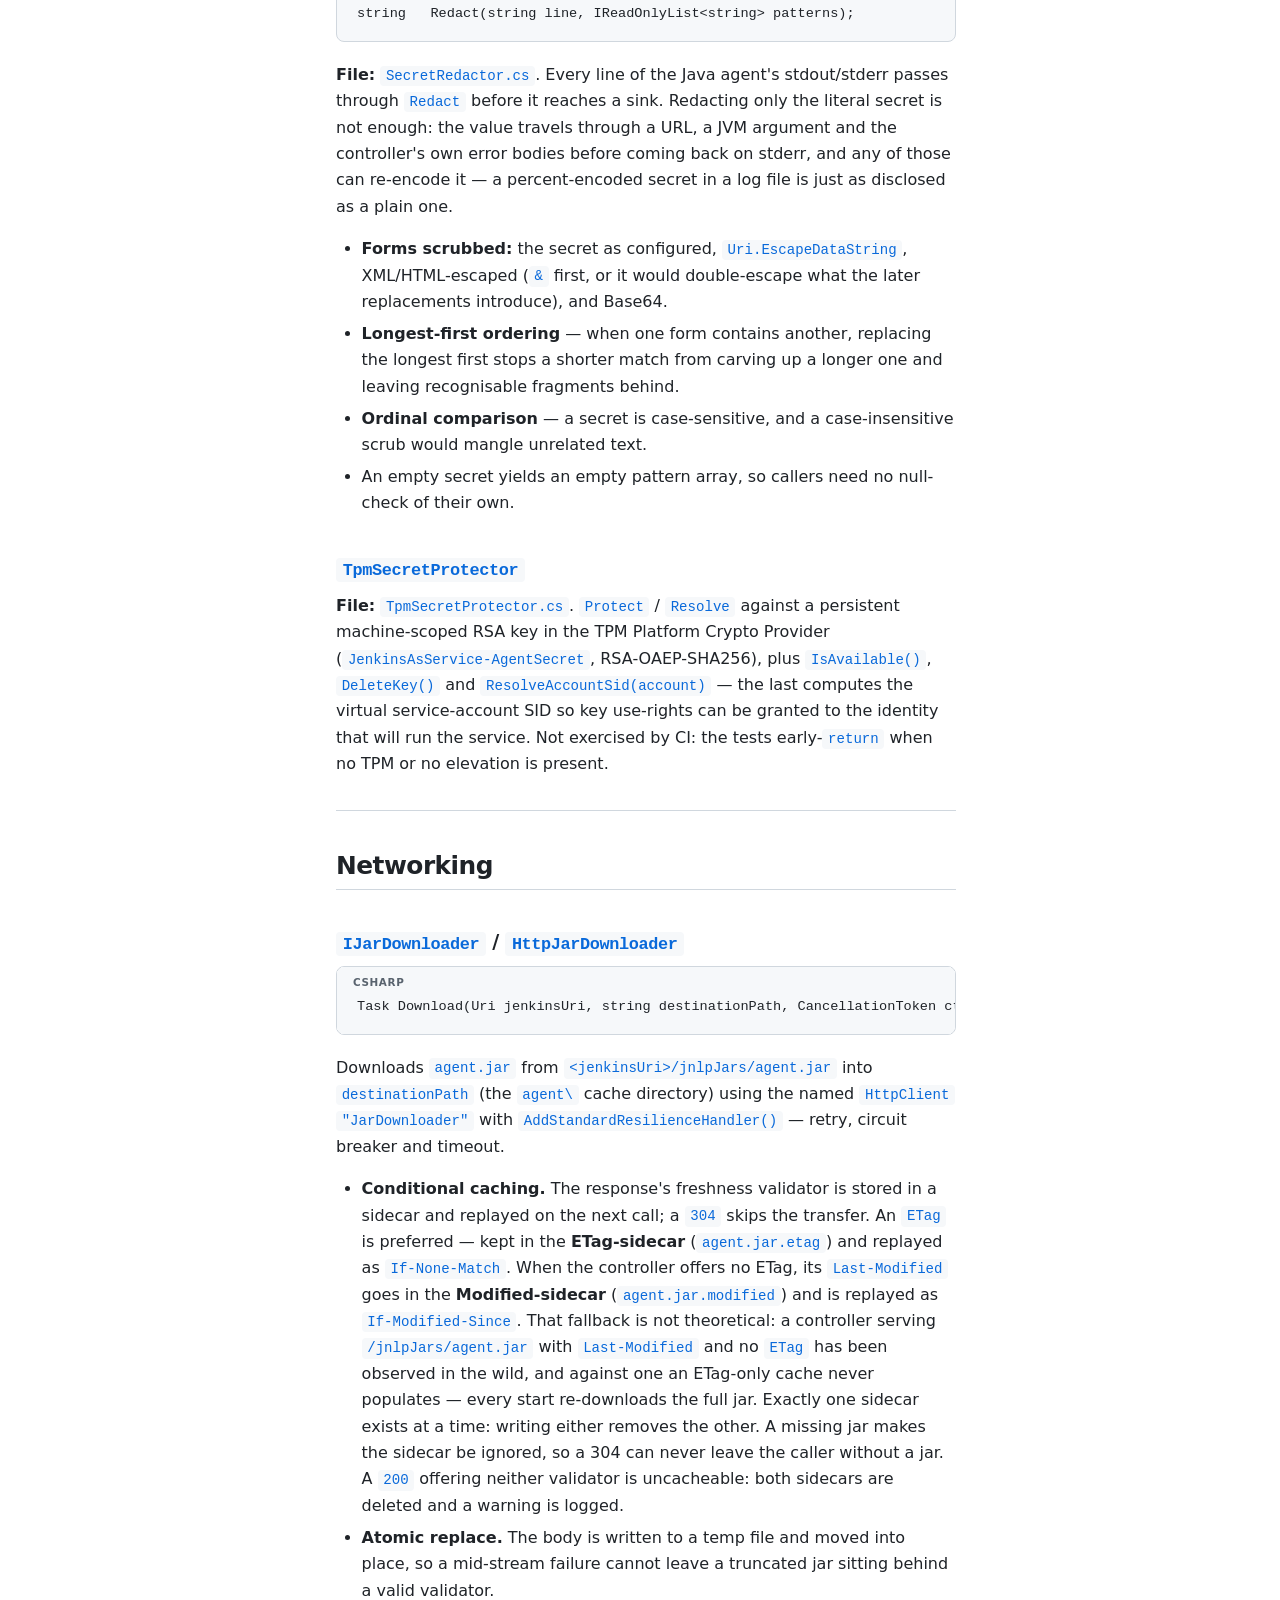
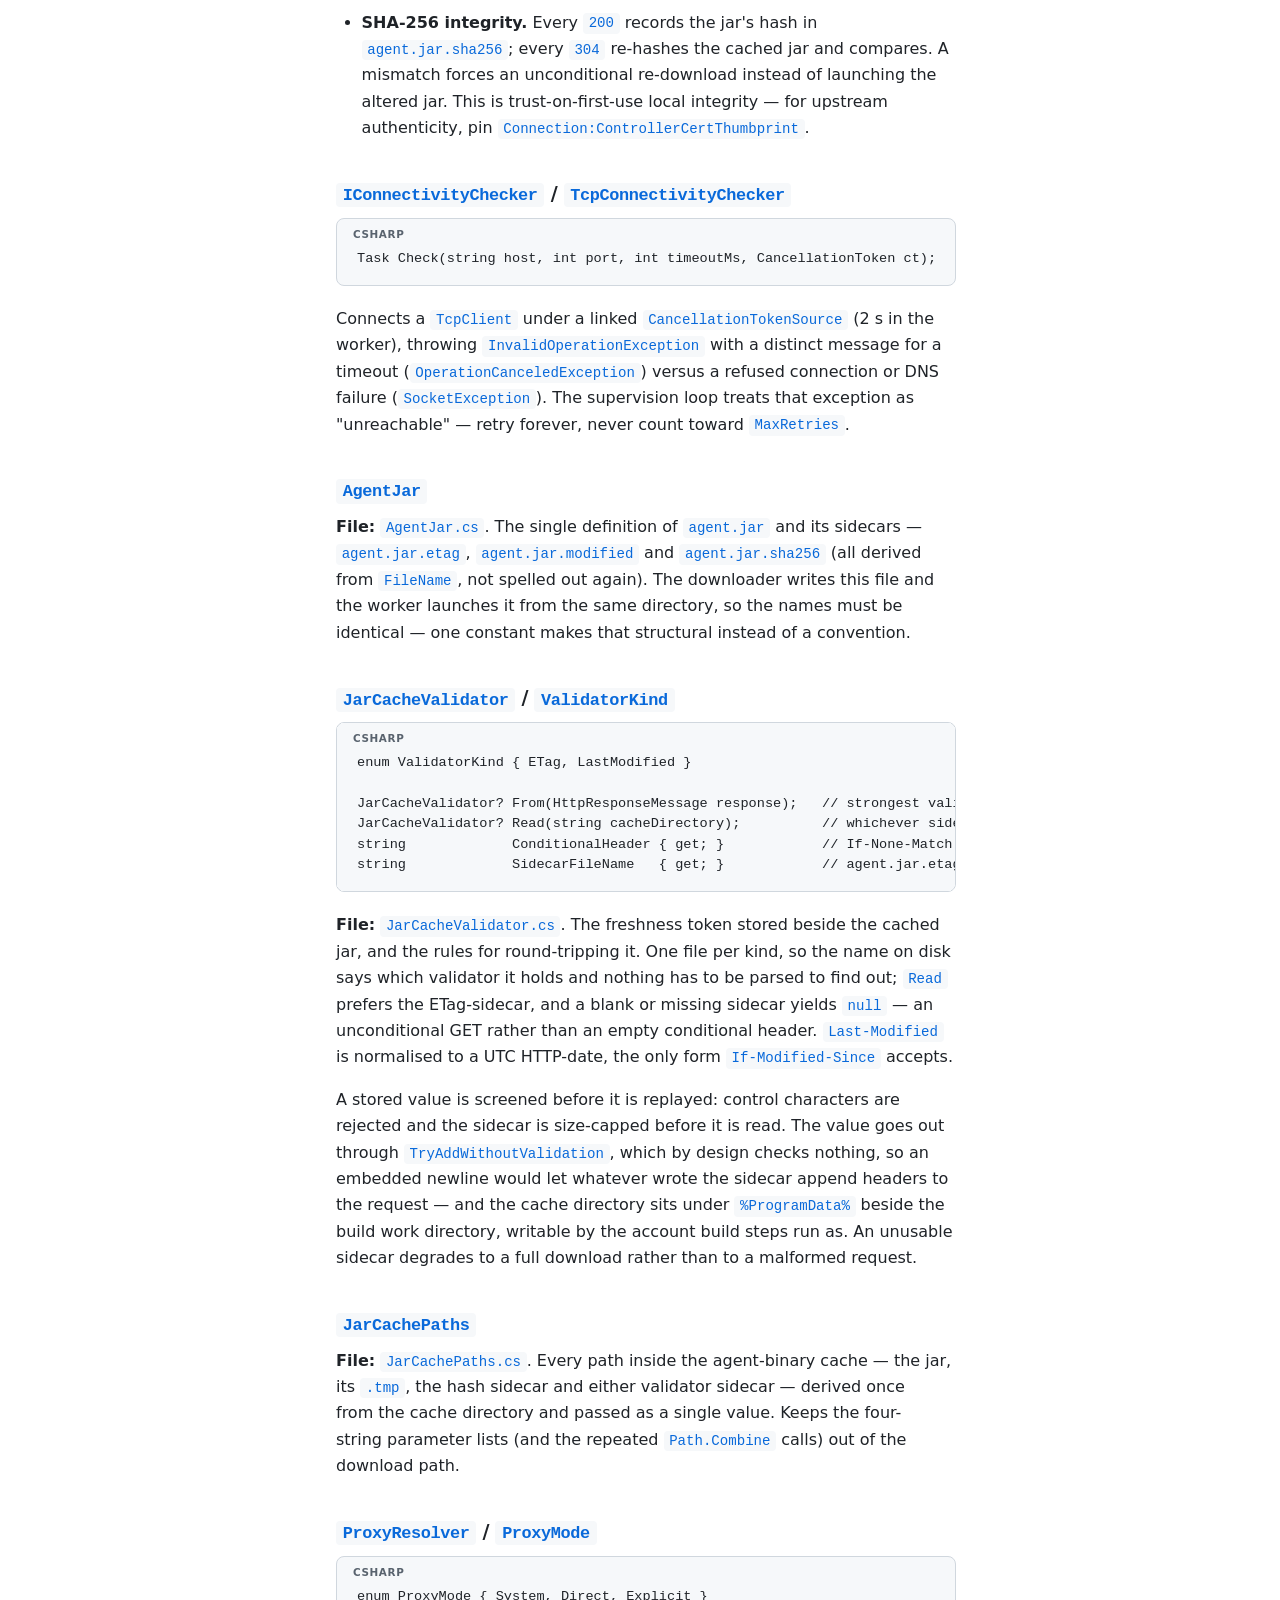
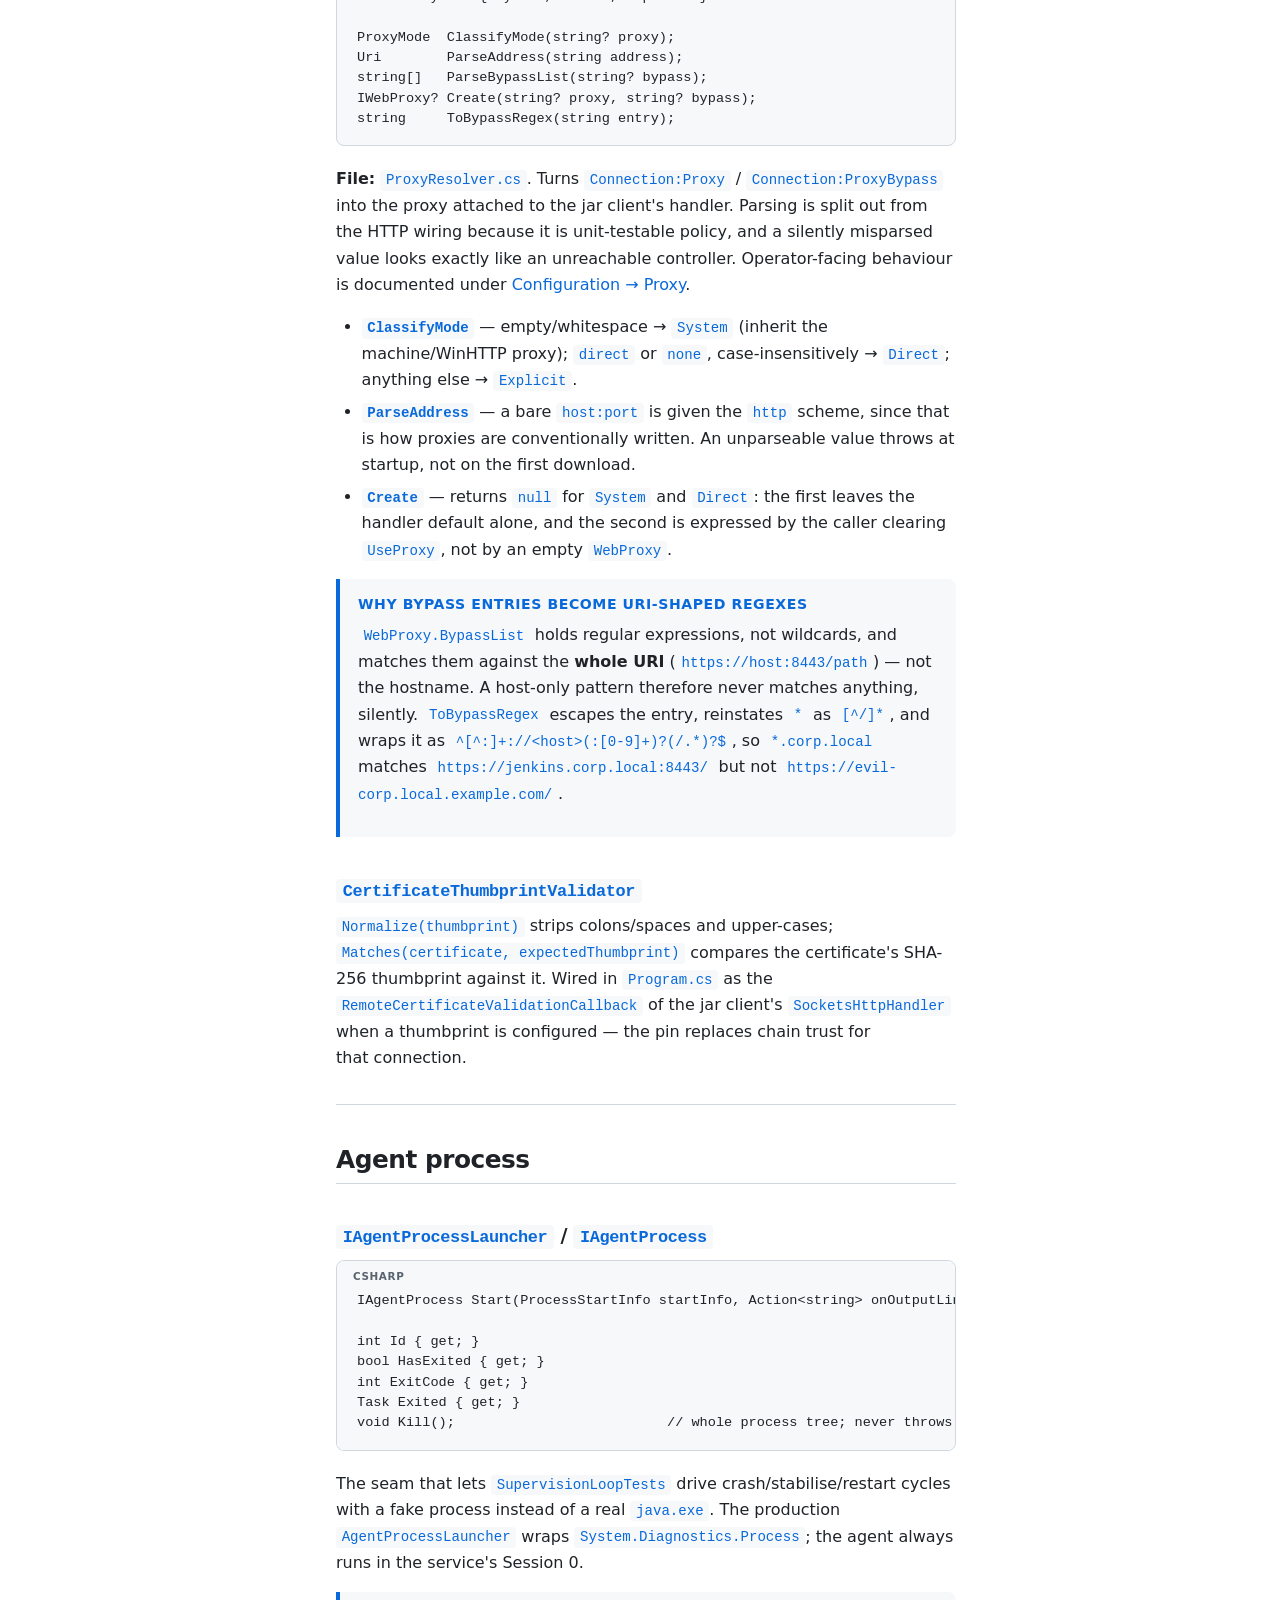
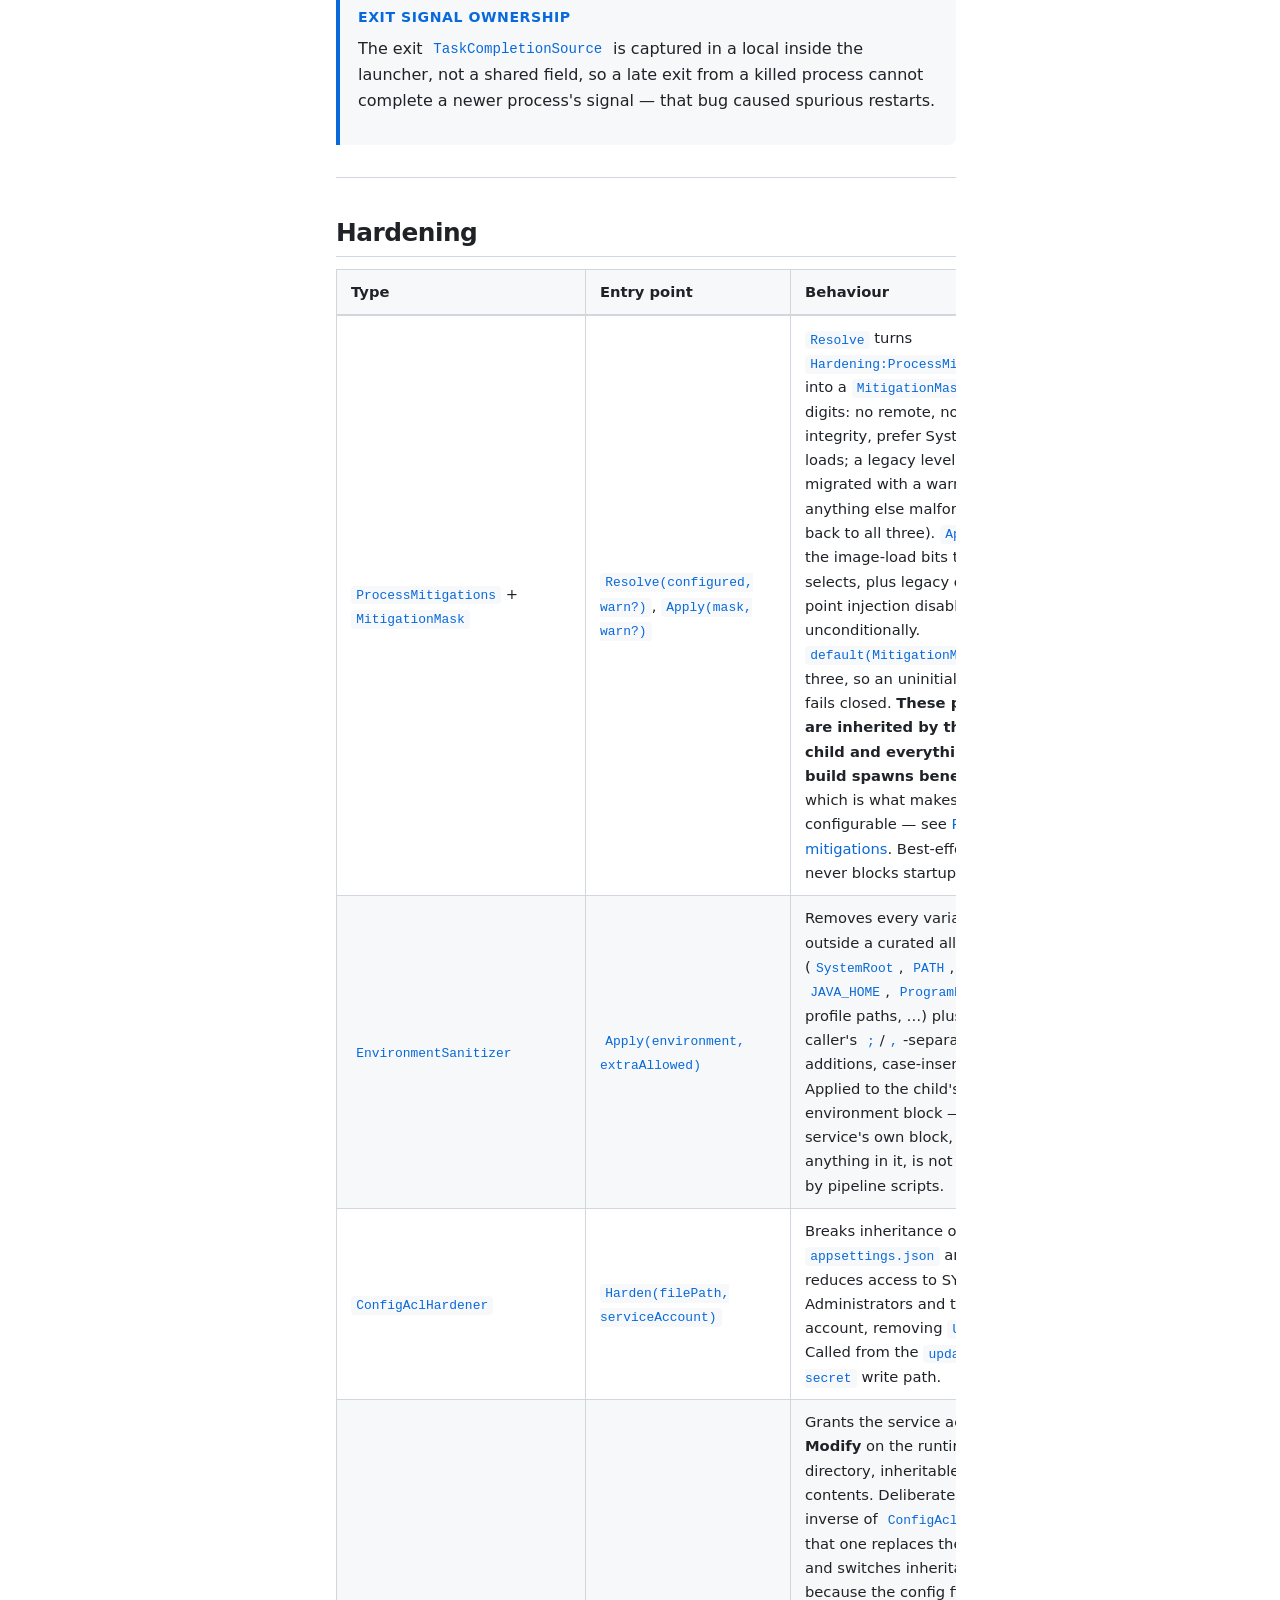
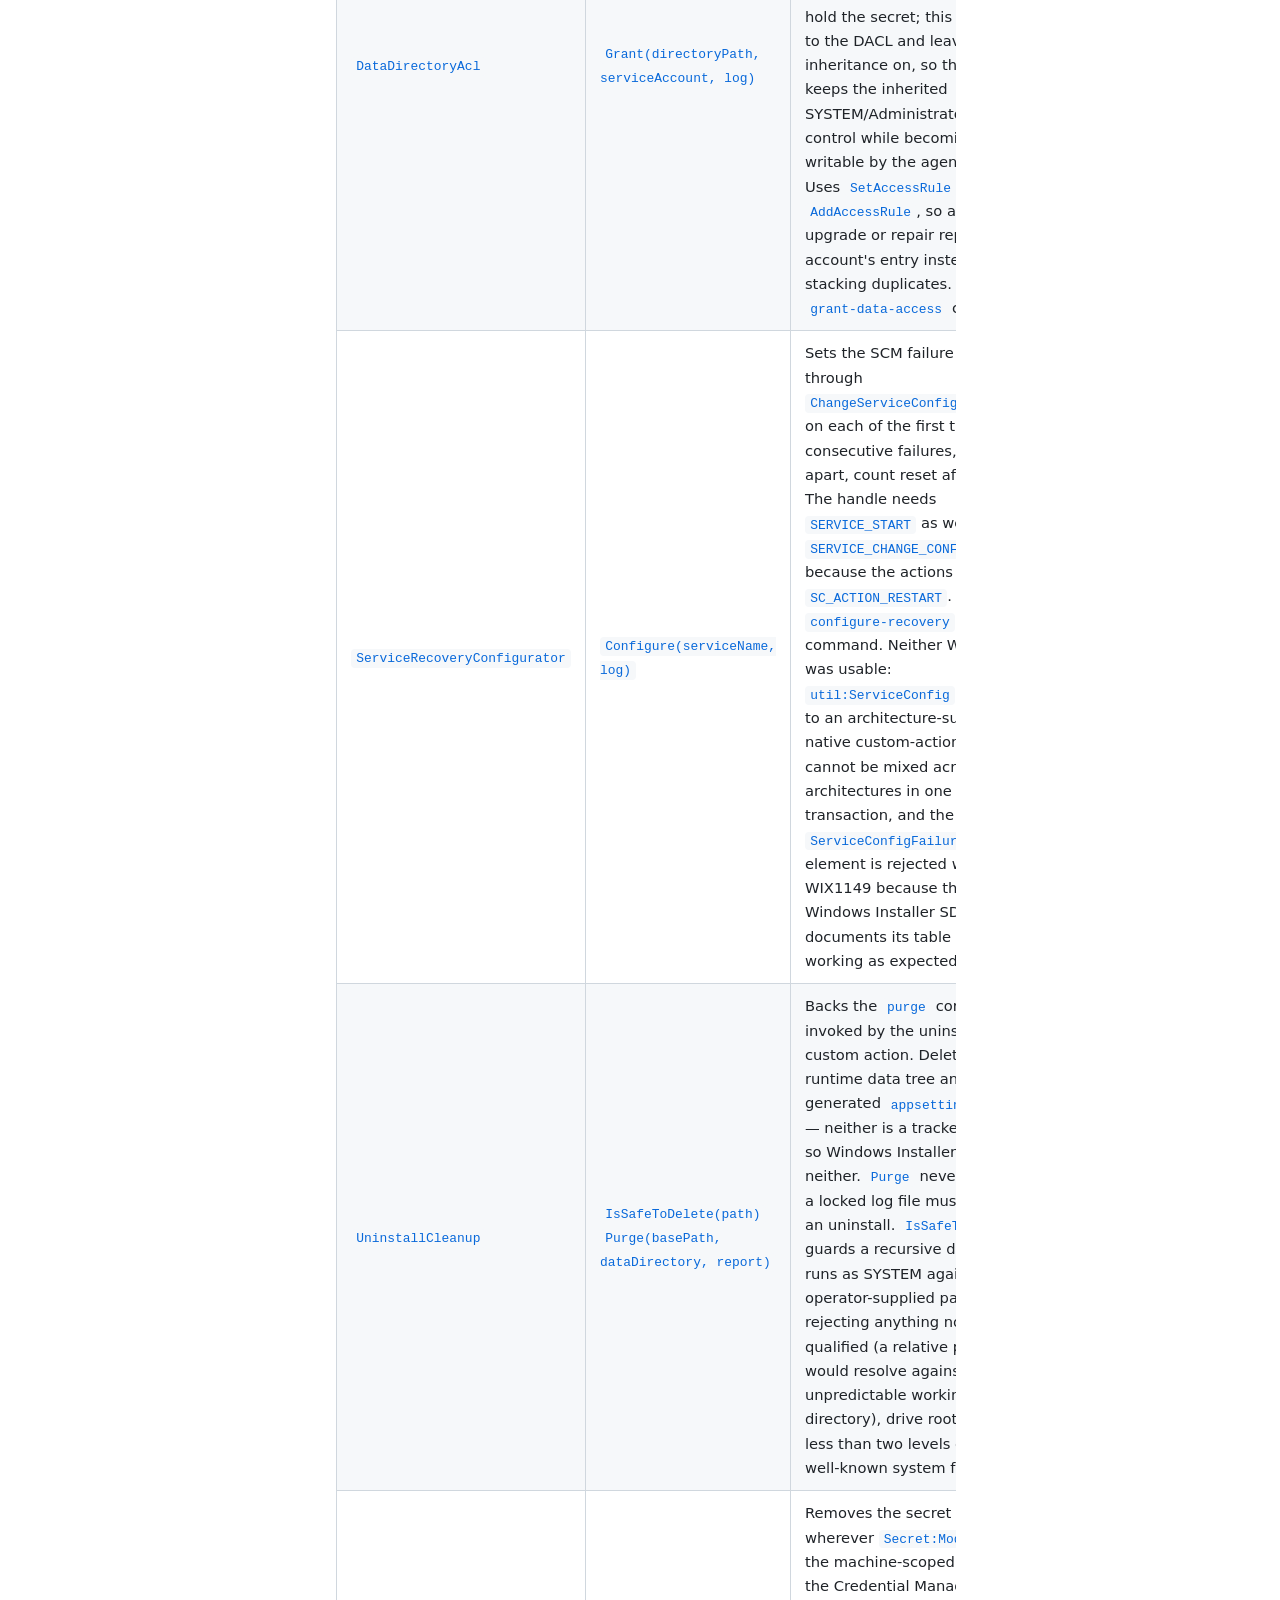
==== commit c19b895c: "docs: input verification, --svs, JENKINS_SKIP_VERIFICATION and the breaking change * configuration.h" ====
--- a/docs/api-reference.html
+++ b/docs/api-reference.html
@@ -121,7 +121,17 @@
           <tr>
             <td><code>ServiceSettingsValidator</code></td>
             <td><code>Validate(ServiceSettings)</code></td>
-            <td>Throws <code>InvalidOperationException</code> with an operator-facing message when <code>Connection:Url</code> or <code>Secret:Value</code> is empty, the URL is not absolute, or the URL carries no explicit port. The port check inspects the <em>authority of the original string</em> (skipping any IPv6 <code>[...]</code> literal), not <code>Uri.IsDefaultPort</code>, so an explicitly written <code>:443</code> is accepted while an omitted port is rejected. Called from the <code>Program.cs</code> pre-flight and again in the worker.</td>
+            <td>Throws <code>InvalidOperationException</code> with an operator-facing message when <code>Connection:Url</code> or <code>Secret:Value</code> is empty, the URL is not absolute, or the URL carries no explicit port. The port check inspects the <em>authority of the original string</em> (skipping any IPv6 <code>[...]</code> literal), not <code>Uri.IsDefaultPort</code>, so an explicitly written <code>:443</code> is accepted while an omitted port is rejected. Called from the <code>Program.cs</code> pre-flight and again in the worker. The URL rule itself is <code>ControllerUrl</code>, shared with <code>update-secret</code>'s verification.</td>
+          </tr>
+          <tr>
+            <td><code>ControllerUrl</code></td>
+            <td><code>Check(url)</code>, <code>Describe(problem)</code>, <code>WithoutUserInfo(url)</code></td>
+            <td>The one statement of a usable <code>Connection:Url</code> (absolute, explicitly written port), used by both <code>ServiceSettingsValidator</code> and <code>UpdateSecretVerifier</code> so the CLI cannot accept a URL the service then refuses. <code>WithoutUserInfo</code> strips <code>user:pass@</code> textually, so even an unparseable URL is shown without credentials.</td>
+          </tr>
+          <tr>
+            <td><code>UpdateSecretVerifier</code></td>
+            <td><code>Verify(url, javaPath)</code></td>
+            <td>The checks <code>update-secret</code> runs before writing: the URL rule, a TCP connect through <code>IConnectivityChecker</code> (production: <code>TcpConnectivityChecker</code>, 5&nbsp;s), and <code>java.exe</code> in an explicit Java path via <code>JavaPathResolver</code> with no <code>JAVA_HOME</code> fallback. Returns the failures (option, reason, value); the checker, timeout and failure sink are injected, and production records failures to the Application event log because an EXE custom action's console output never reaches the MSI log.</td>
           </tr>
           <tr>
             <td><code>JavaPathResolver</code></td>
@@ -198,7 +208,8 @@
 
     <p><strong>File:</strong> <code>UpdateSecretCommand.cs</code>. The <code>JenkinsAsService.exe update-secret</code> CLI, dispatched from <code>Program.cs</code> before Serilog is initialised. Arguments are parsed by hand (no <code>System.CommandLine</code> dependency); returns <code>0</code> on success, <code>1</code> on error. Flag reference: <a href="configuration.html#cli-update-secret">Configuration &rarr; CLI: update-secret</a>.</p>
     <ul>
-      <li><strong>Interactive</strong> &mdash; console prompts (server / secret / mode, with masked input) live in <code>InteractiveConfigPrompts</code>.</li>
+      <li><strong>Interactive</strong> &mdash; console prompts (server / mode / agent name / Java path, then the secret with masked input) live in <code>InteractiveConfigPrompts</code>, including <code>VerifyWithRetry</code>, the Retry / Skip / Cancel exchange after a failed verification, which takes its reader and writers as parameters.</li>
+      <li><strong>Verification</strong> &mdash; every path that writes a URL or Java path runs <code>UpdateSecretVerifier</code> first and exits 1 on a failure, writing nothing; <code>--skip-verification-steps</code> (<code>--svs</code>) turns it off. See <a href="configuration.html#input-verification">Input verification</a>.</li>
       <li><strong><code>--silent</code></strong> &mdash; every value from flags; the secret may come from <code>--secret</code>, <code>--secret-file</code> (deleted after reading) or <code>--secret-env</code>.</li>
       <li><strong><code>--impersonate</code></strong> &mdash; wraps the write in <code>WindowsIdentity.RunImpersonated</code> for Credential-Manager and User-scope DPAPI writes. The <code>LogonUser</code> P/Invoke is isolated in <code>ImpersonationRunner</code>.</li>
       <li><strong><code>--merge</code> / <code>--set-data-dir</code> / <code>--upgrade</code></strong> &mdash; the non-interactive installer paths, mapping to <code>MergeConfig</code>, <code>SetDataDirectory</code> and <code>NormalizeConfig</code>. <code>--upgrade</code> then preserves an existing secret or repair-writes from the supplied args; its presence check is a raw-string read of <code>Secret:Value</code> &mdash; no decryption &mdash; so it works as SYSTEM regardless of which identity the secret is bound to.</li>
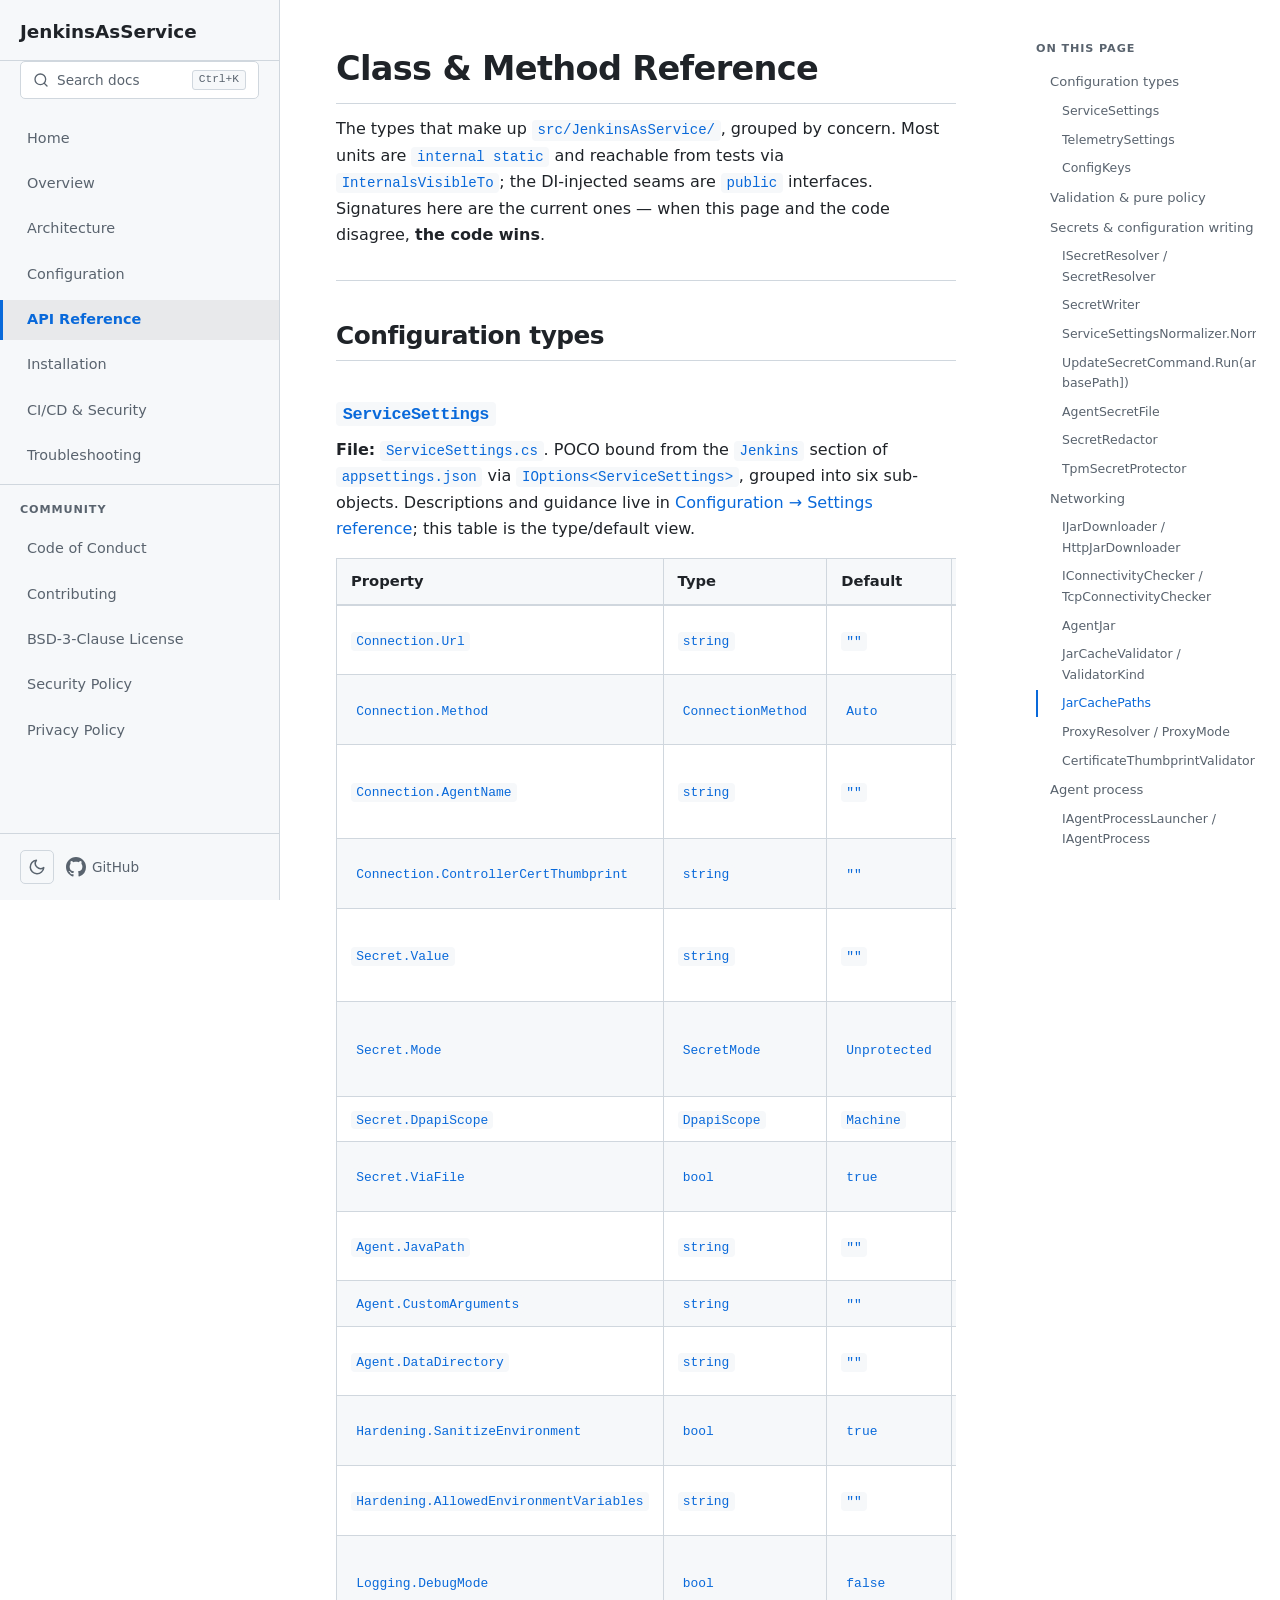
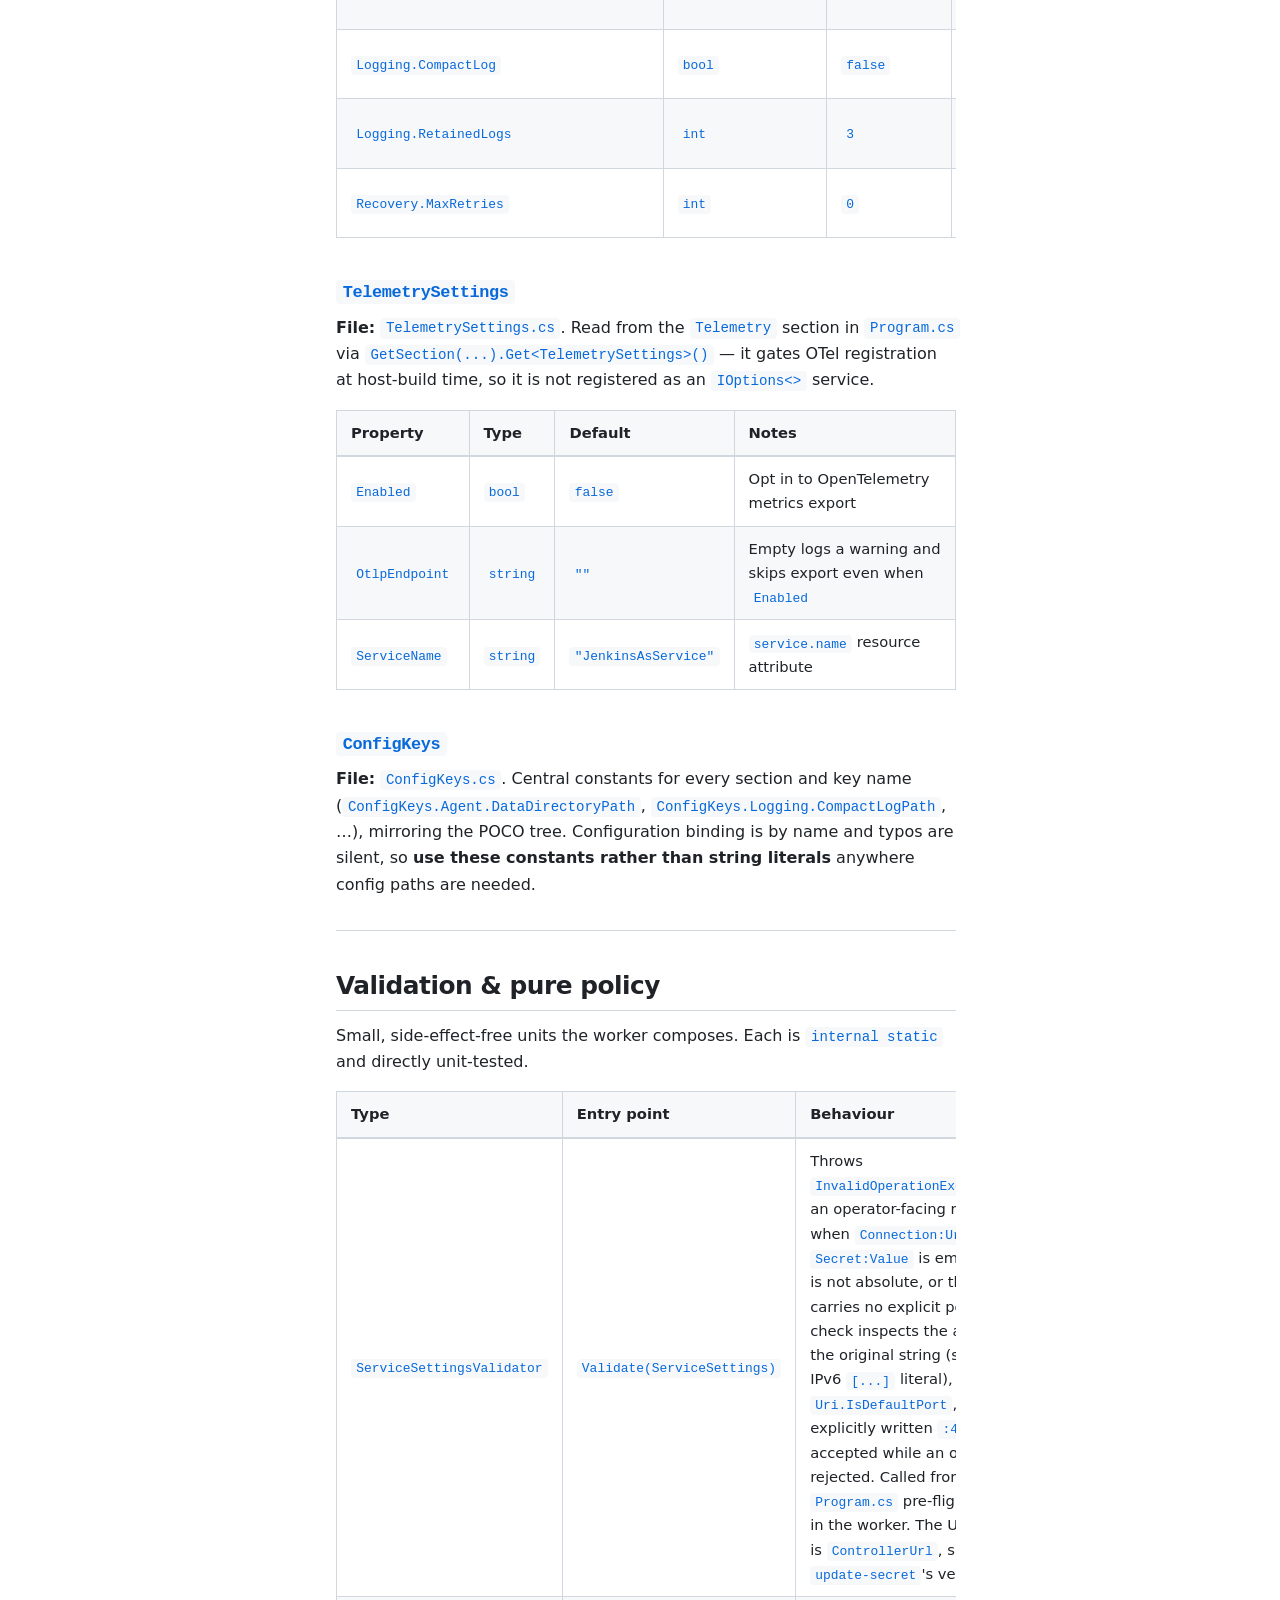
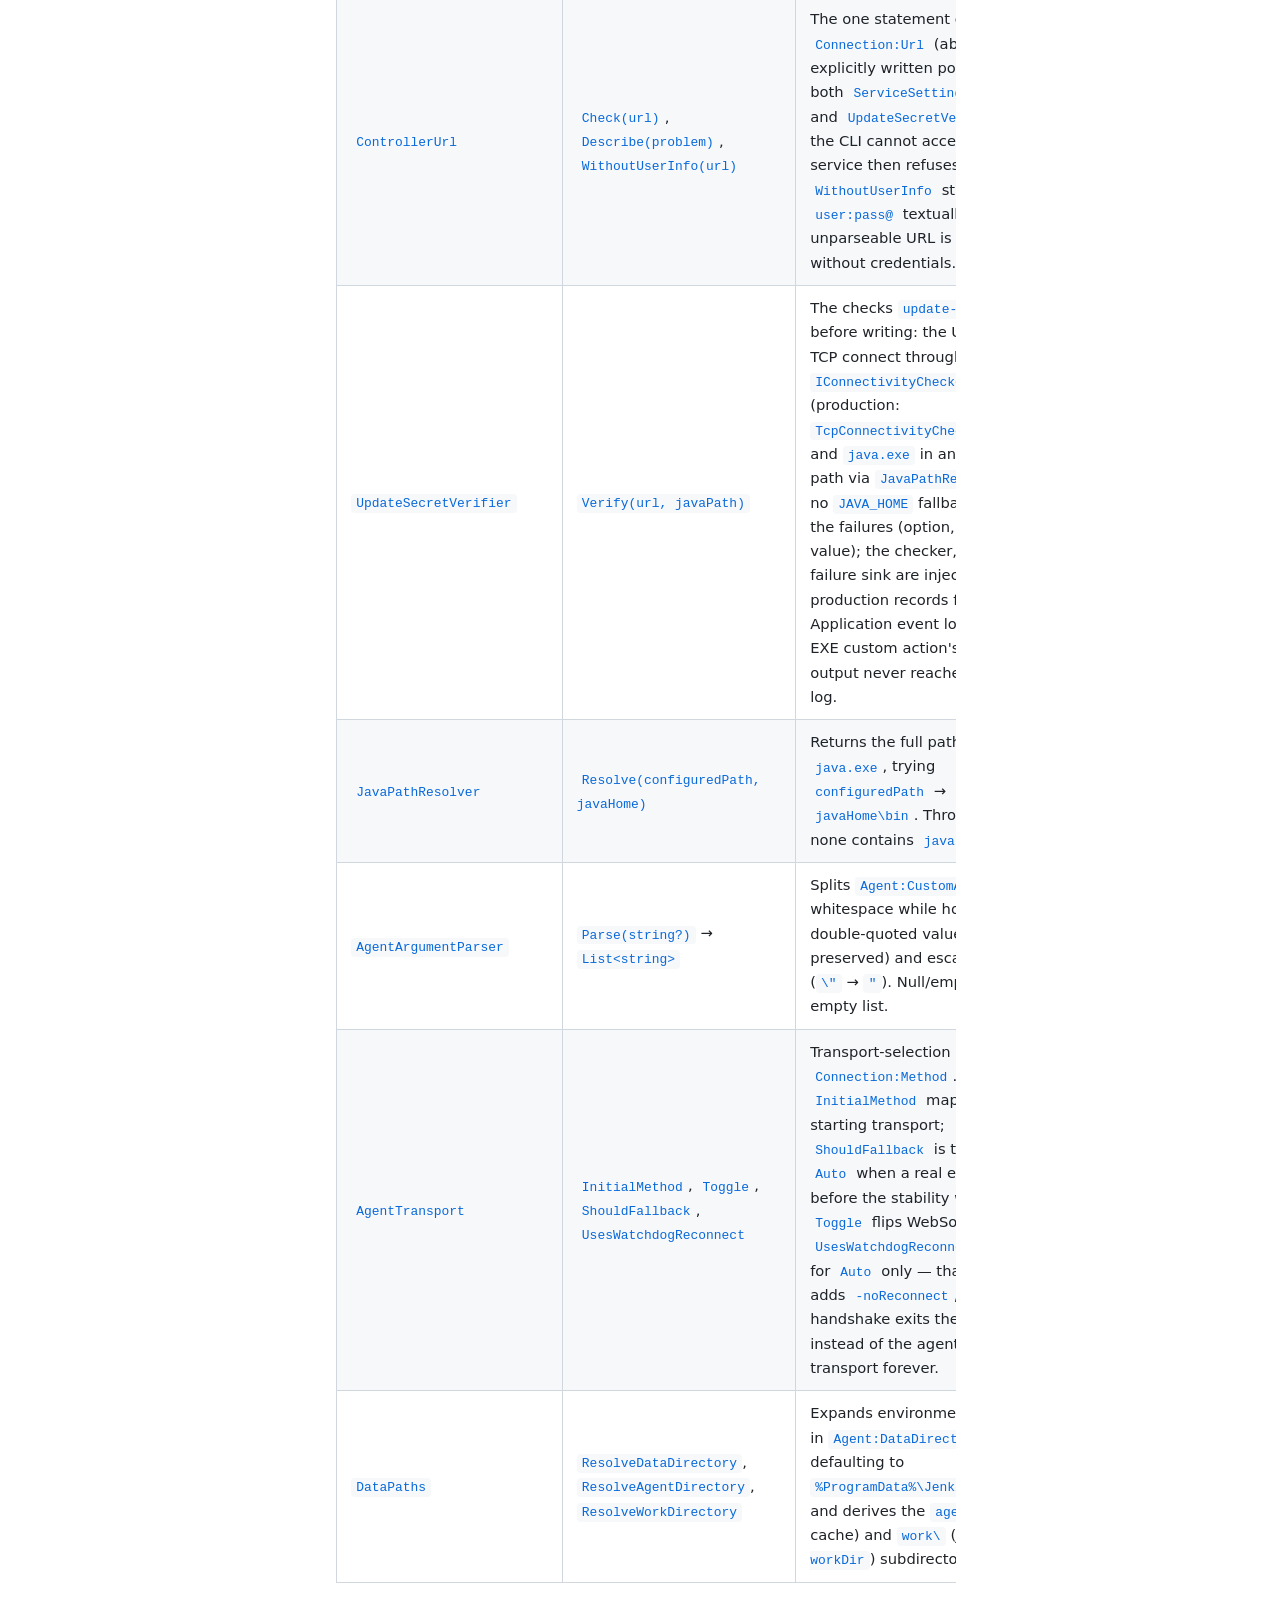
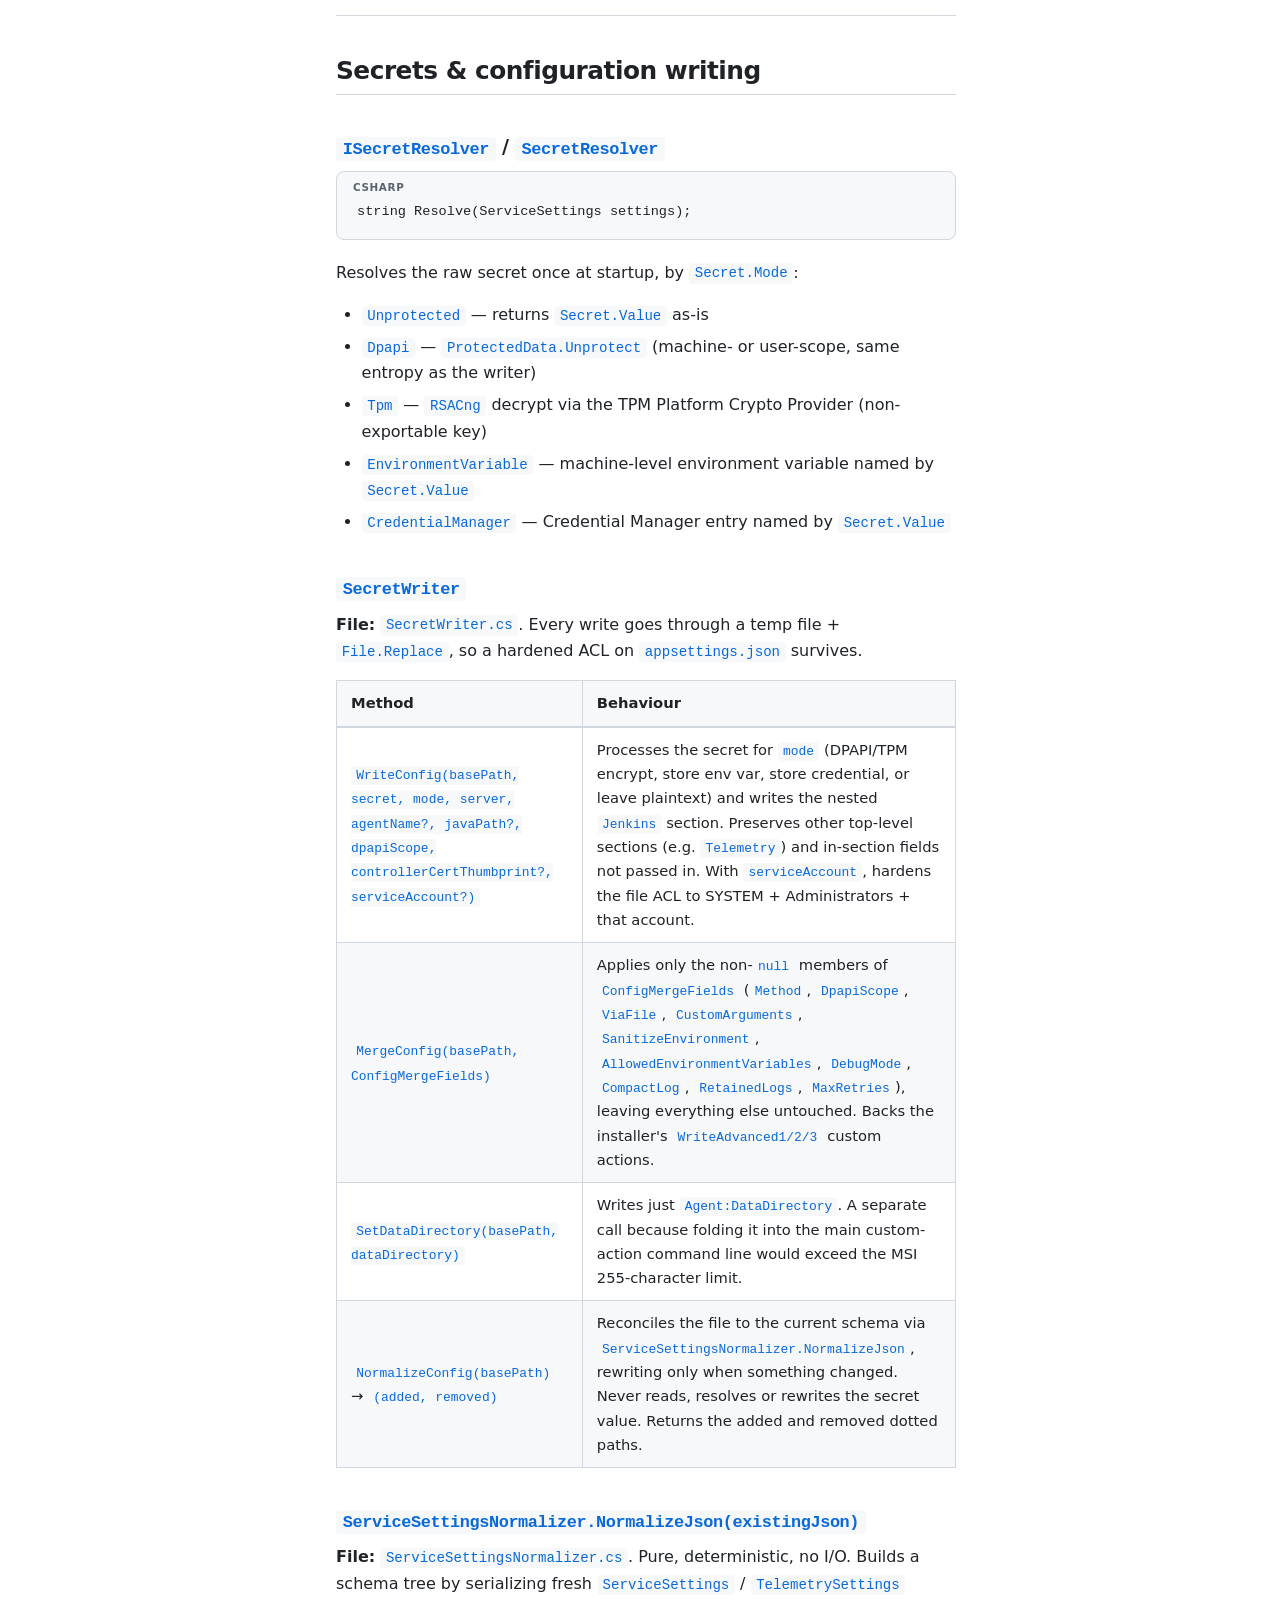
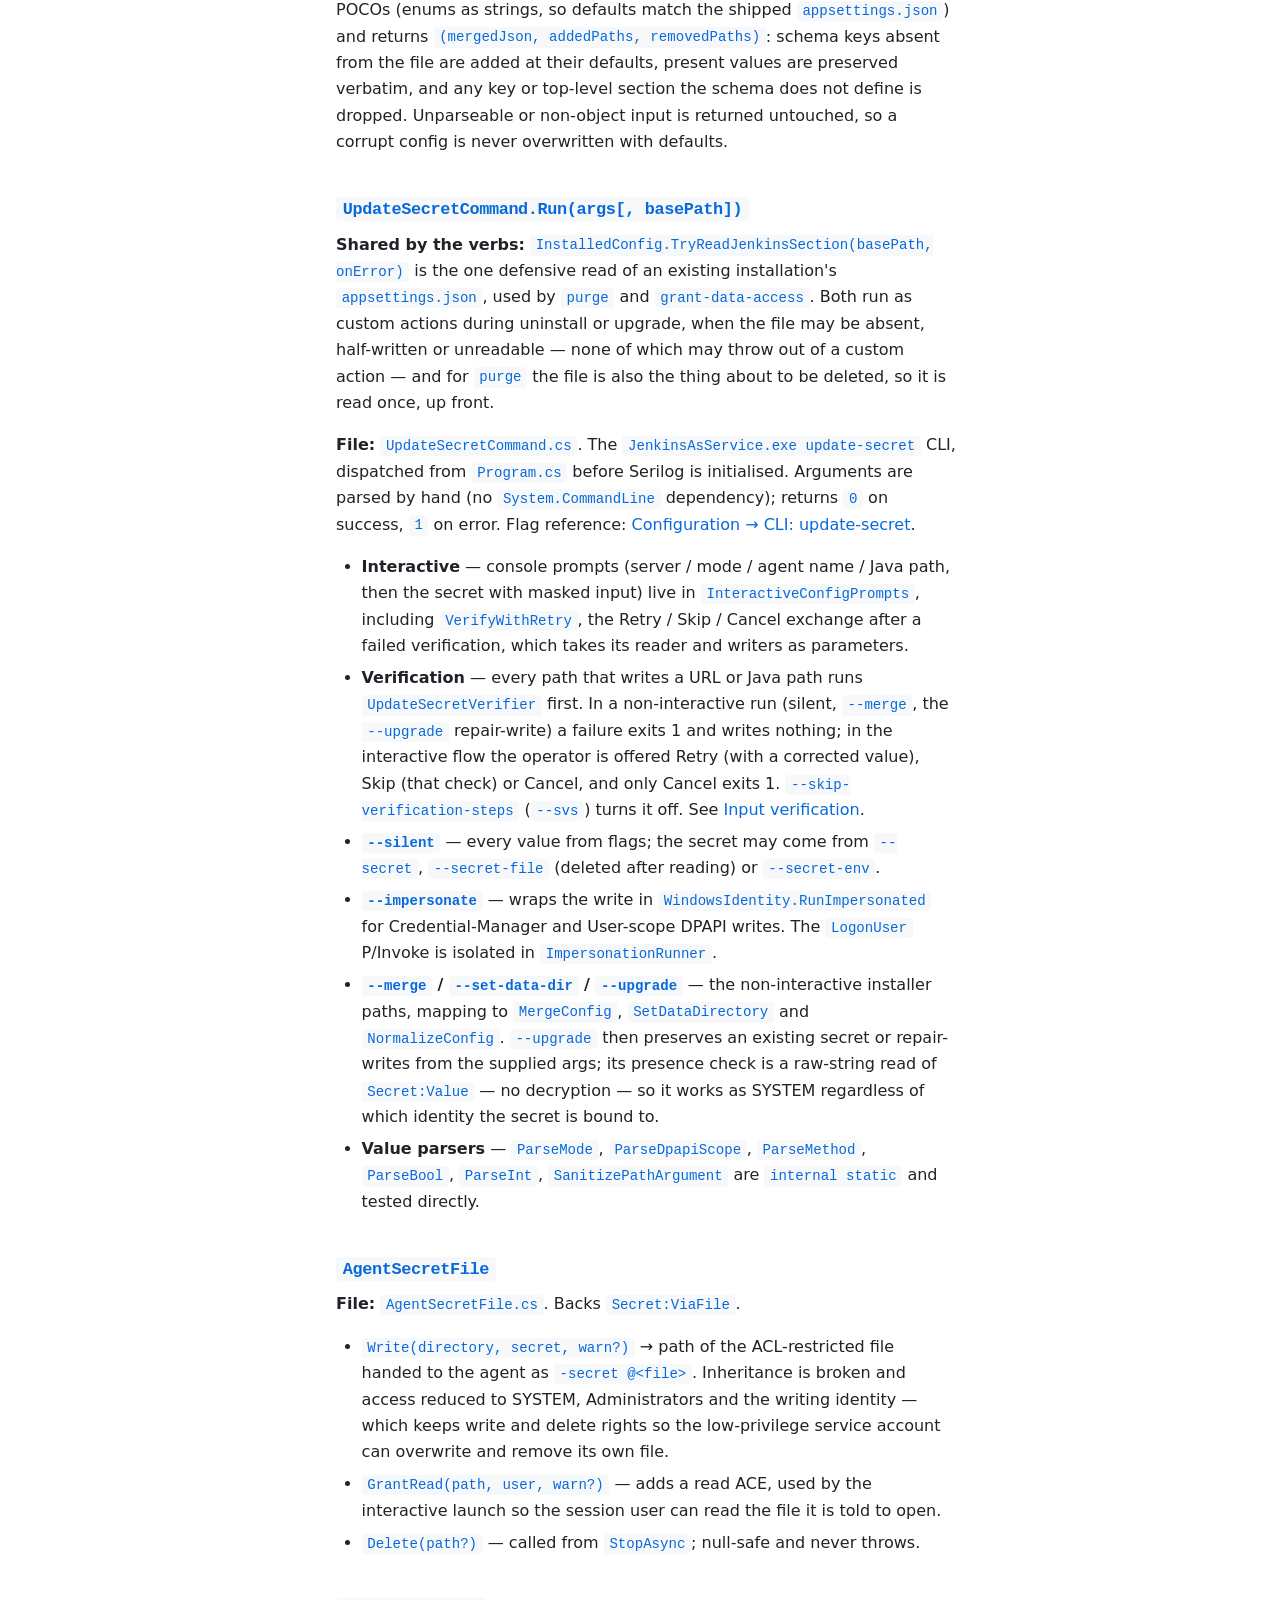
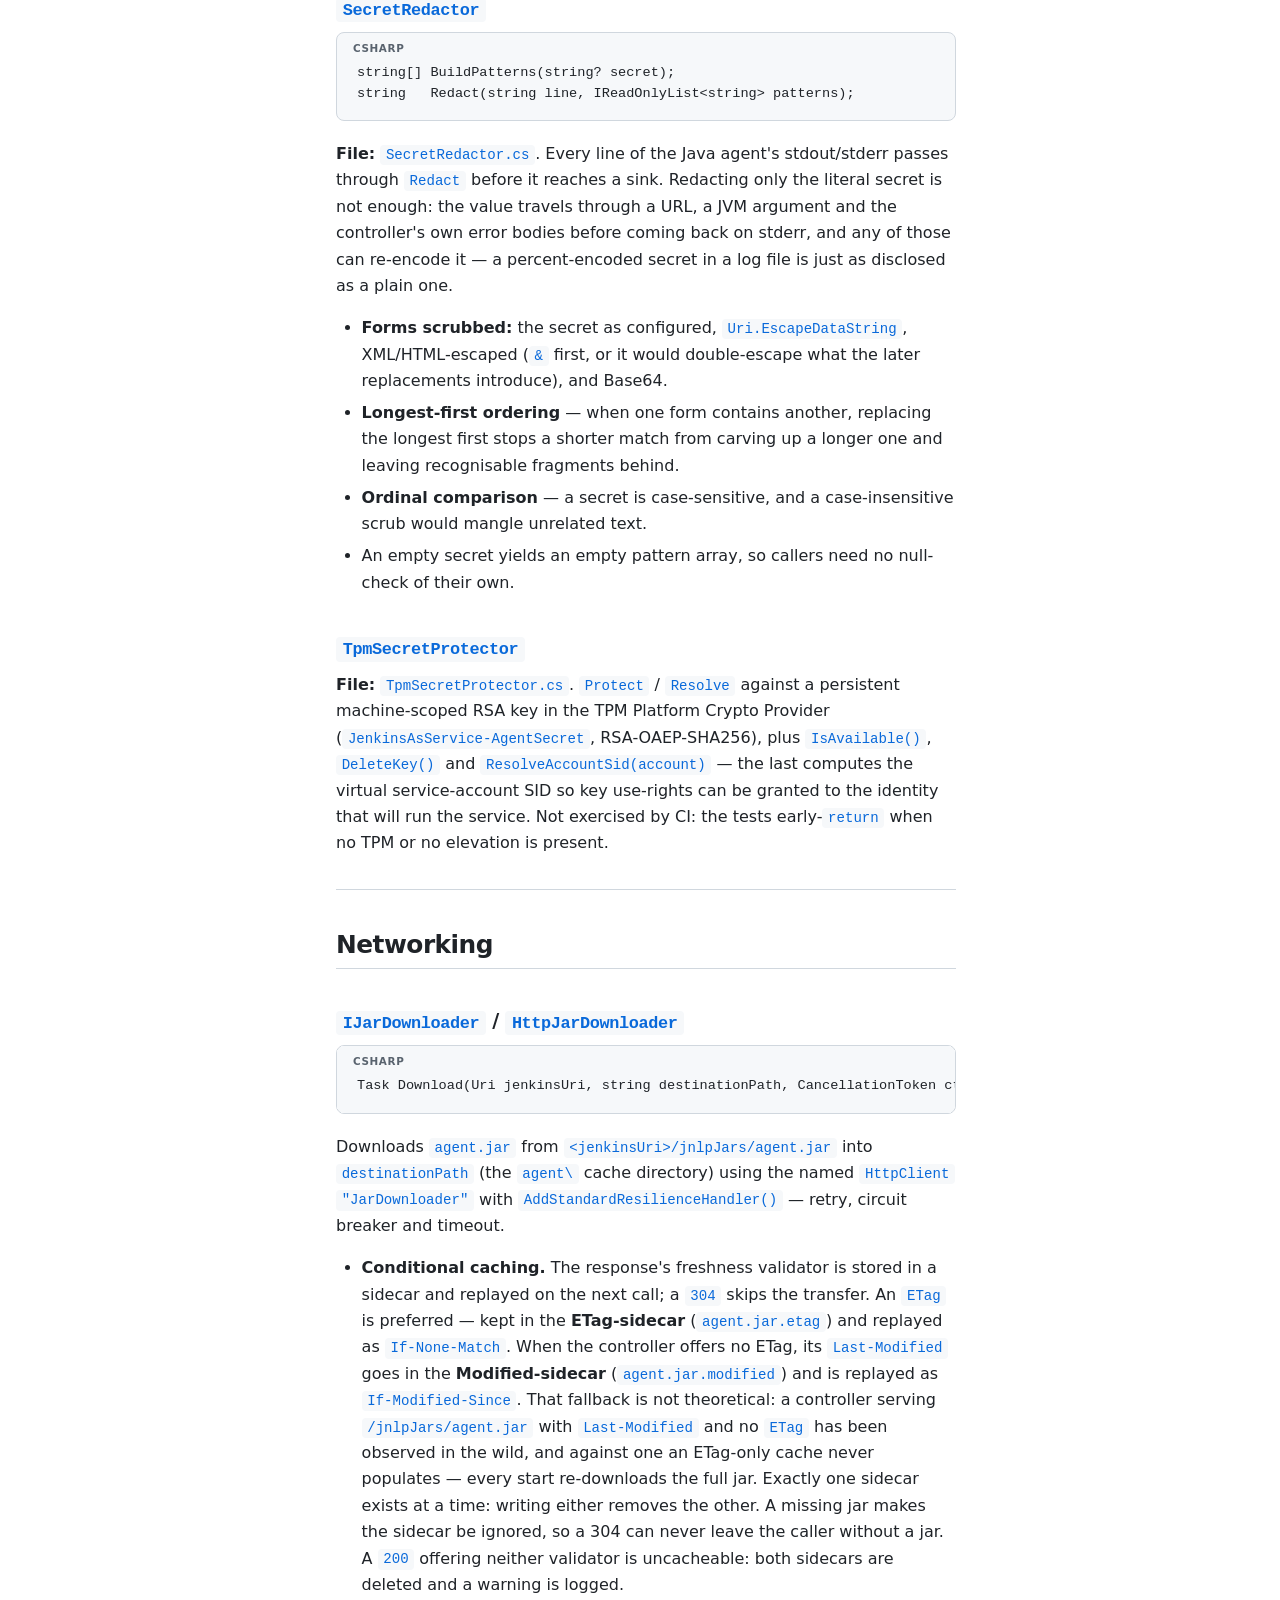
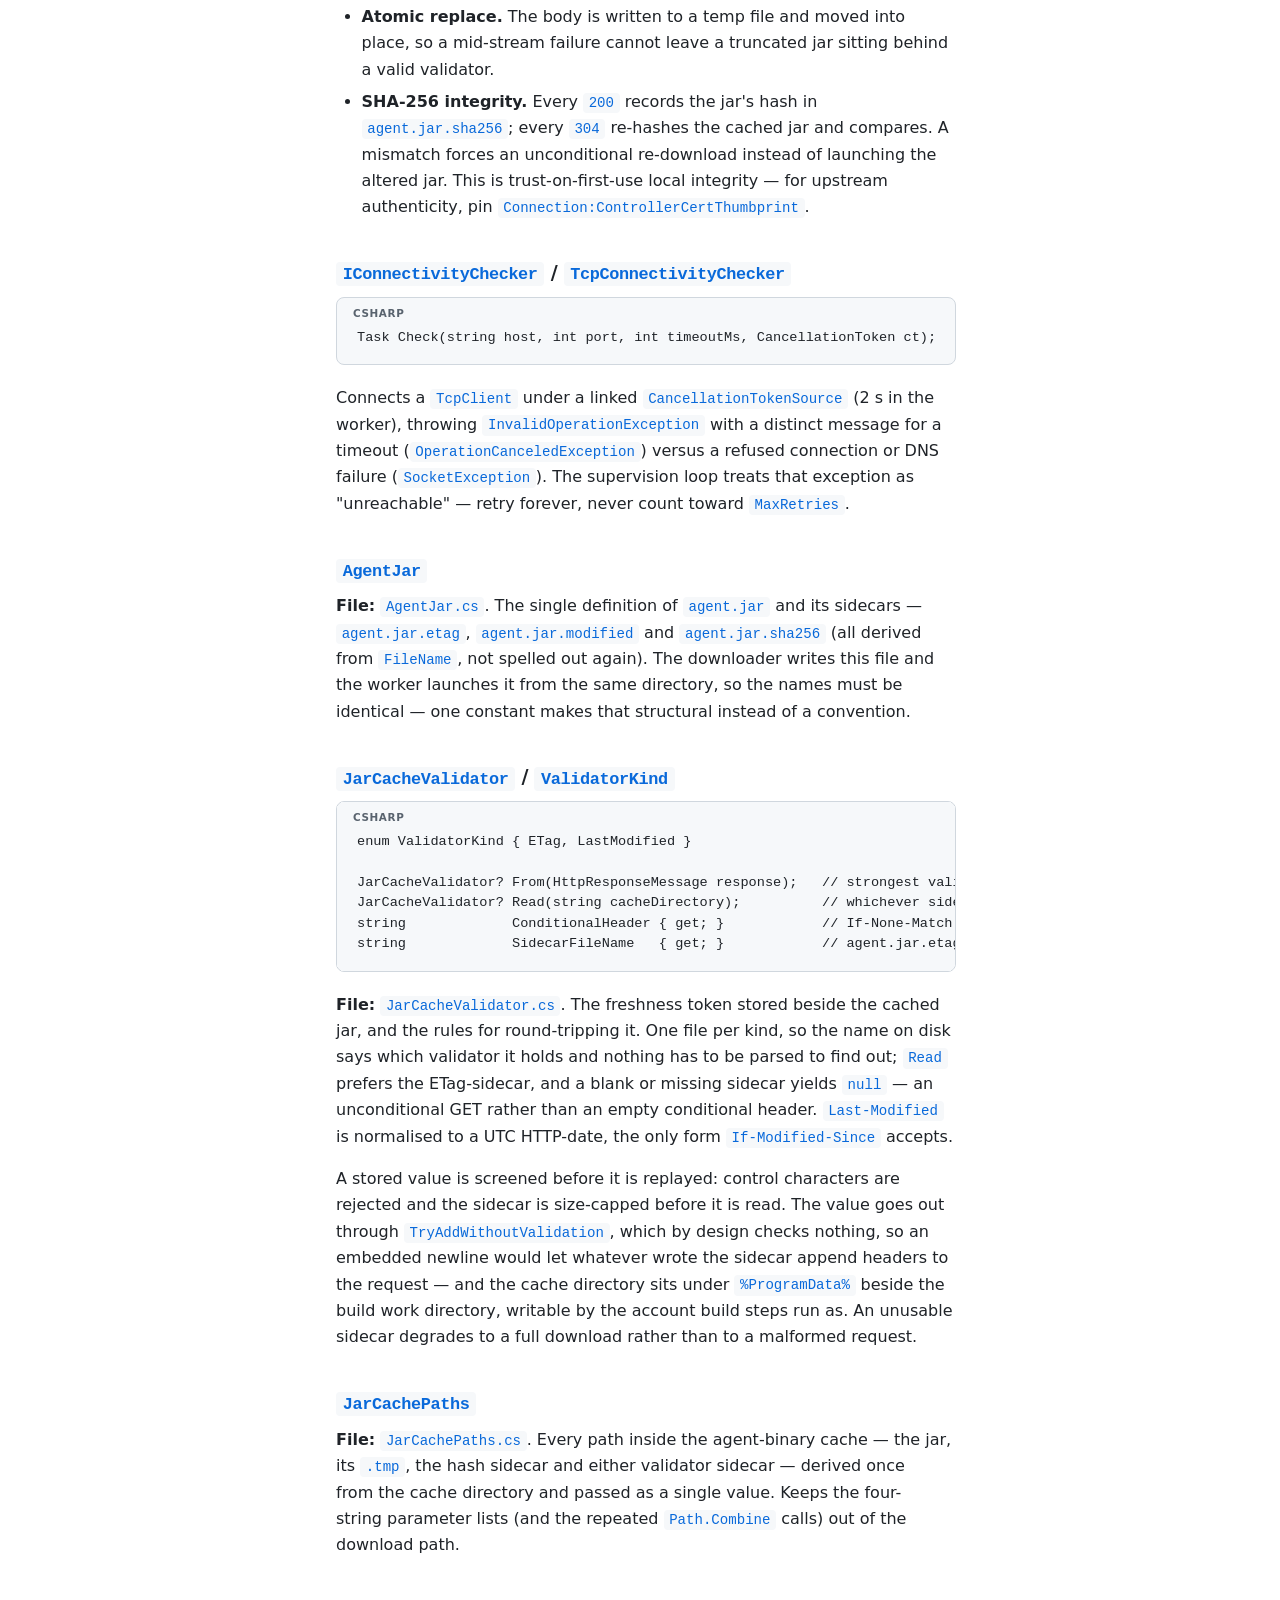
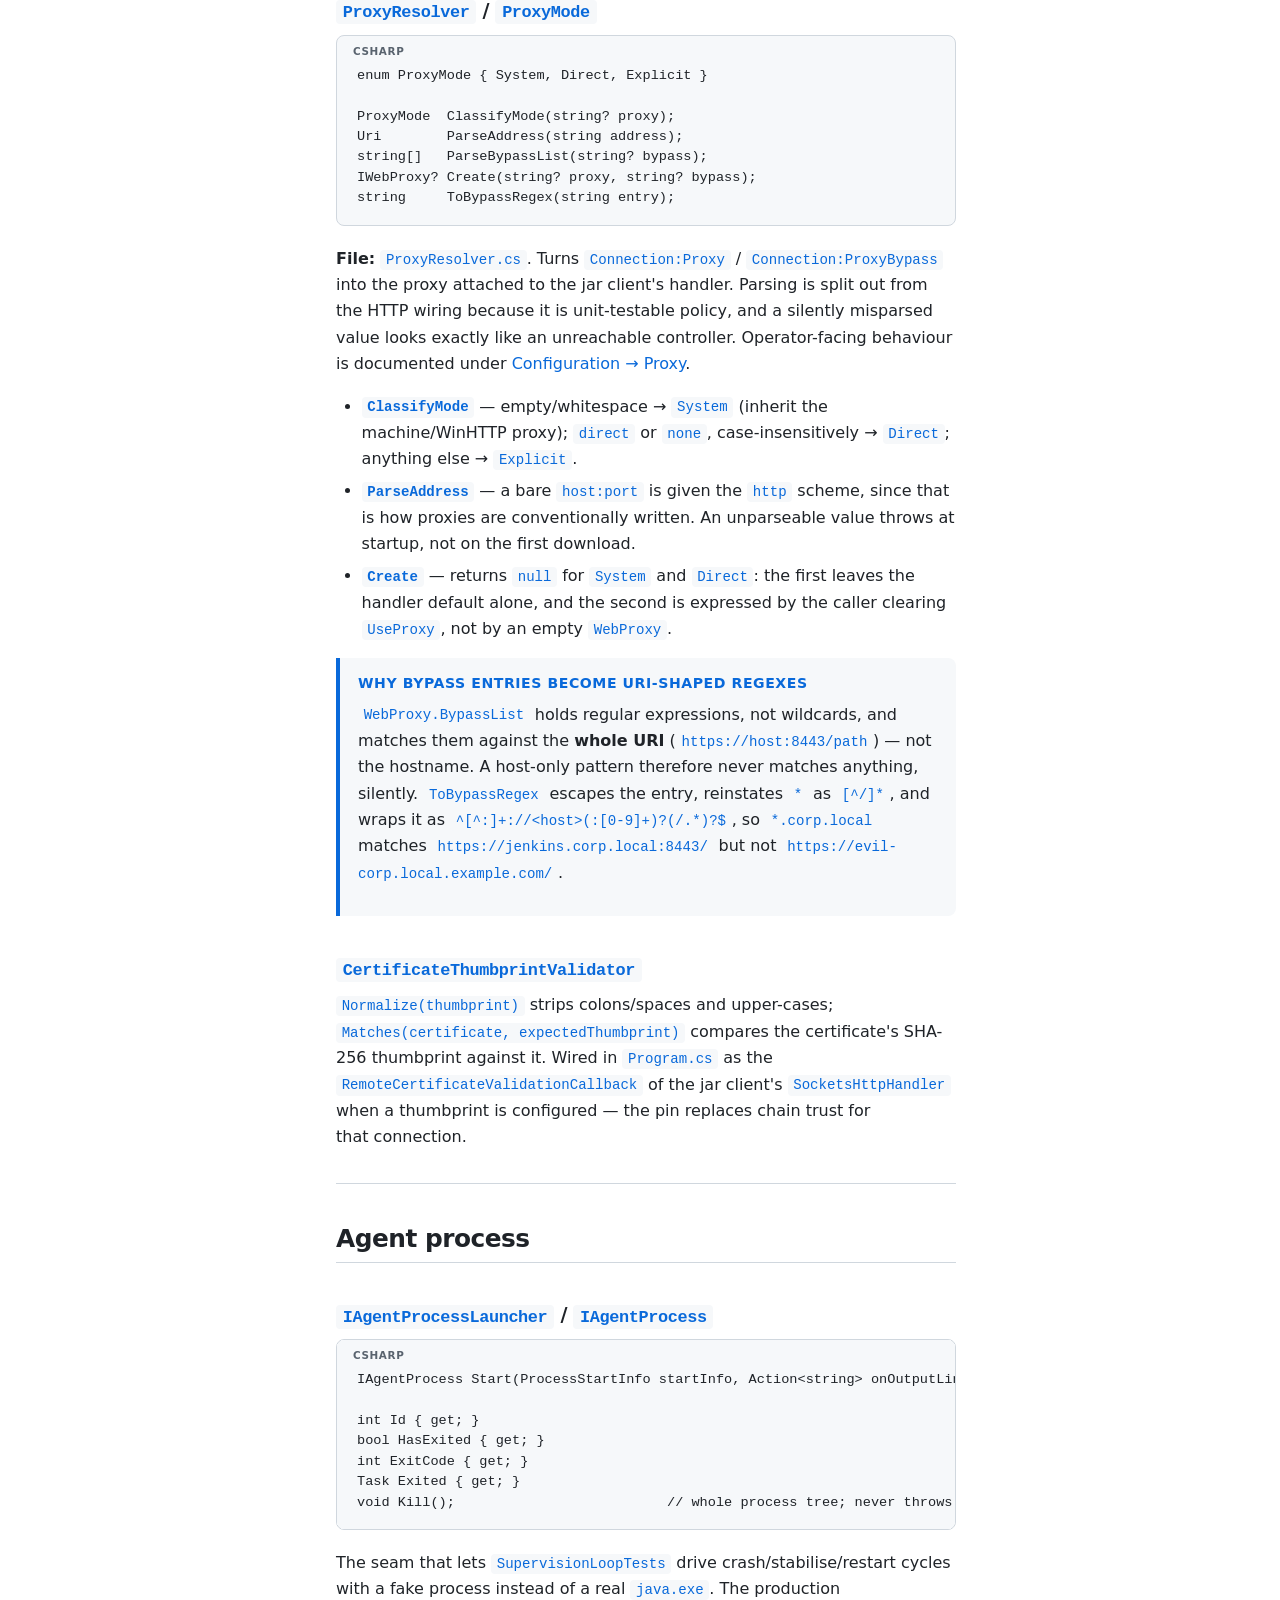
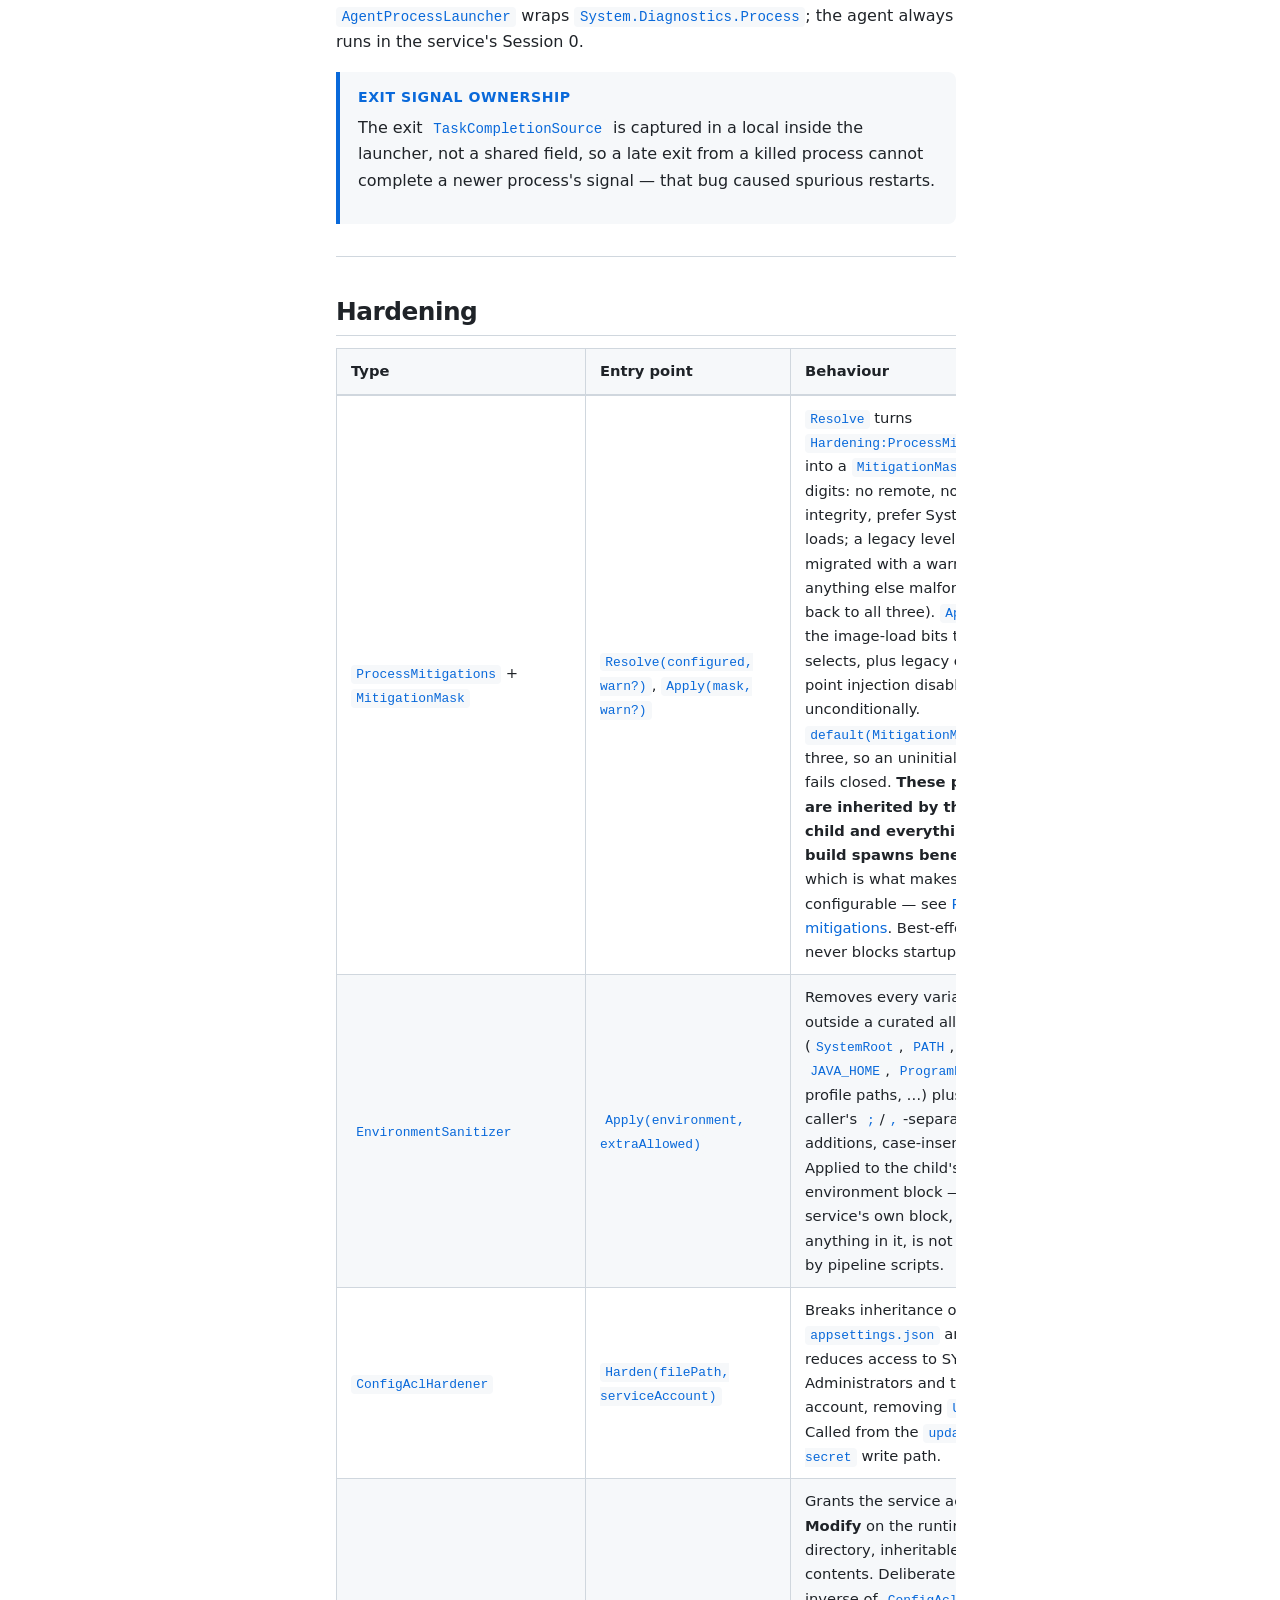
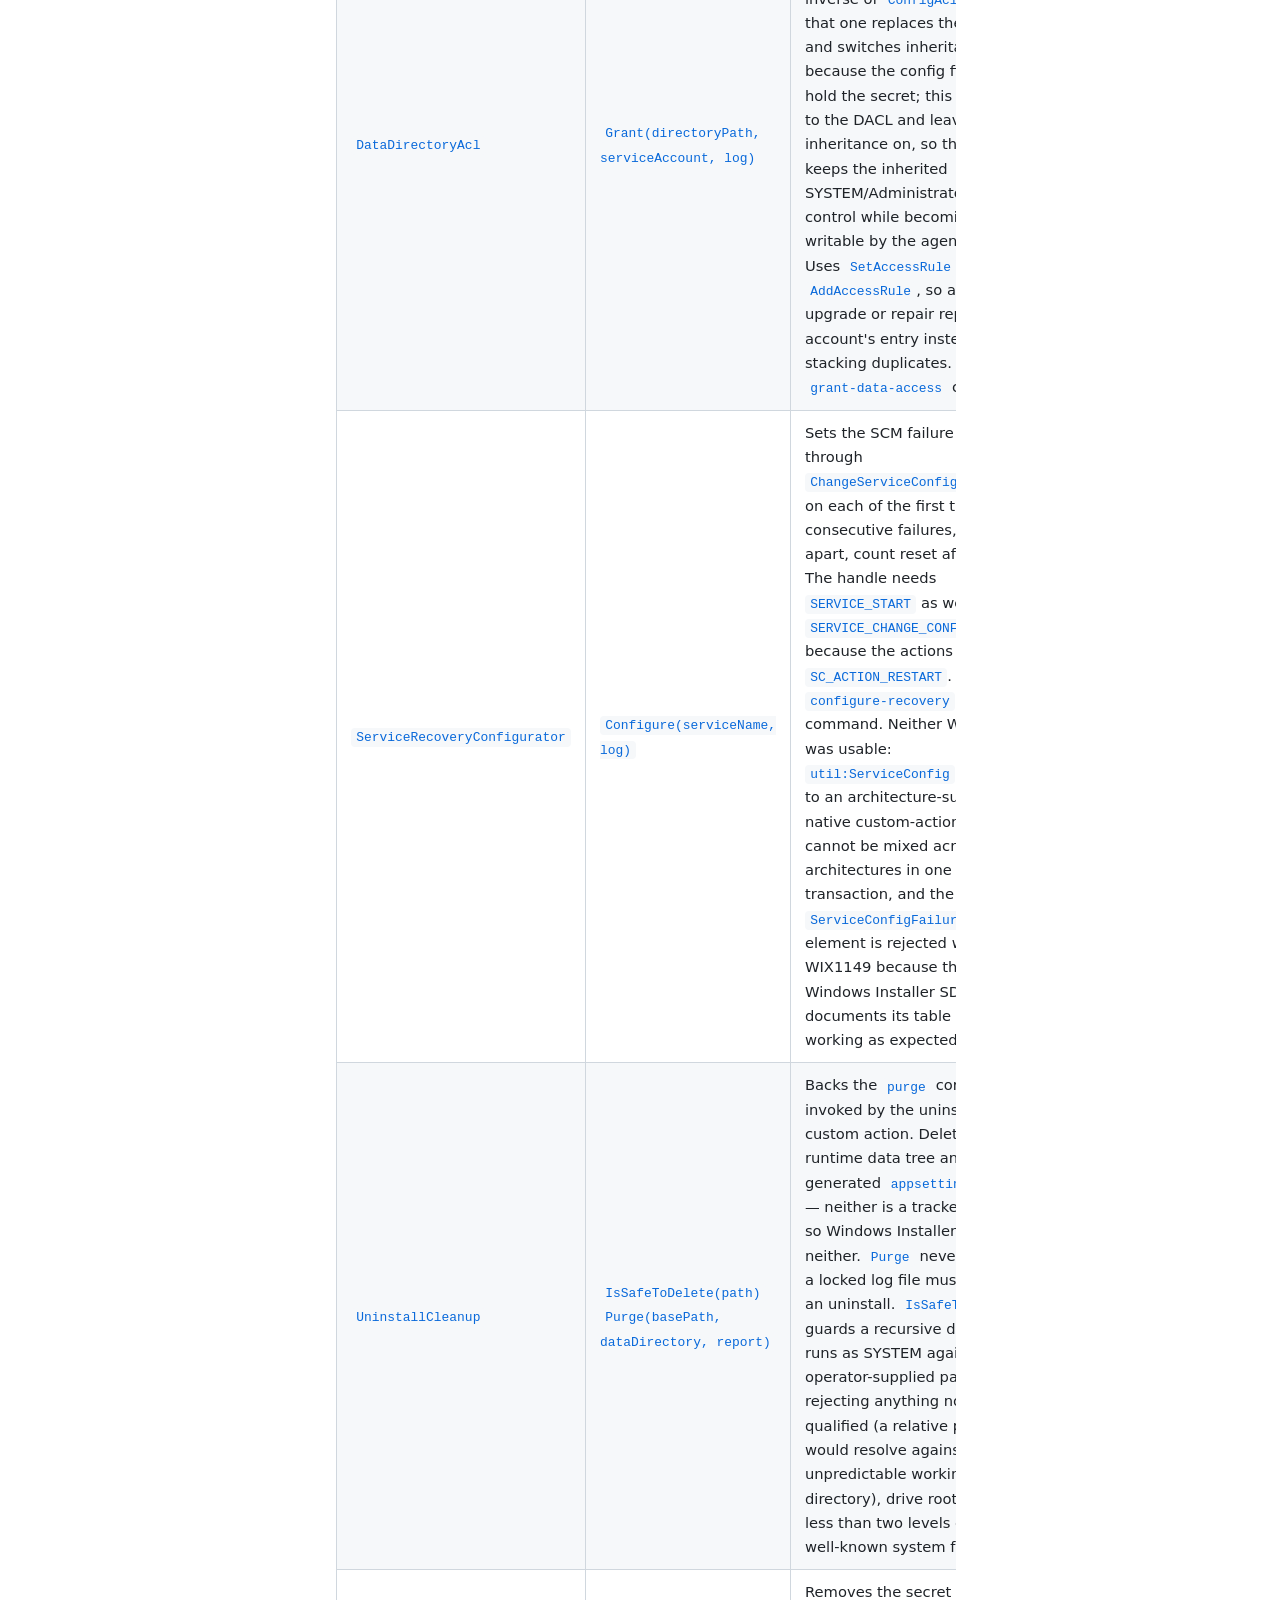
==== commit 57fc46e4: "fix(update-secret): hide credentials in malformed URLs too, and log merge failures Review follow-ups" ====
--- a/docs/api-reference.html
+++ b/docs/api-reference.html
@@ -209,7 +209,7 @@
     <p><strong>File:</strong> <code>UpdateSecretCommand.cs</code>. The <code>JenkinsAsService.exe update-secret</code> CLI, dispatched from <code>Program.cs</code> before Serilog is initialised. Arguments are parsed by hand (no <code>System.CommandLine</code> dependency); returns <code>0</code> on success, <code>1</code> on error. Flag reference: <a href="configuration.html#cli-update-secret">Configuration &rarr; CLI: update-secret</a>.</p>
     <ul>
       <li><strong>Interactive</strong> &mdash; console prompts (server / mode / agent name / Java path, then the secret with masked input) live in <code>InteractiveConfigPrompts</code>, including <code>VerifyWithRetry</code>, the Retry / Skip / Cancel exchange after a failed verification, which takes its reader and writers as parameters.</li>
-      <li><strong>Verification</strong> &mdash; every path that writes a URL or Java path runs <code>UpdateSecretVerifier</code> first and exits 1 on a failure, writing nothing; <code>--skip-verification-steps</code> (<code>--svs</code>) turns it off. See <a href="configuration.html#input-verification">Input verification</a>.</li>
+      <li><strong>Verification</strong> &mdash; every path that writes a URL or Java path runs <code>UpdateSecretVerifier</code> first. In a non-interactive run (silent, <code>--merge</code>, the <code>--upgrade</code> repair-write) a failure exits 1 and writes nothing; in the interactive flow the operator is offered Retry (with a corrected value), Skip (that check) or Cancel, and only Cancel exits 1. <code>--skip-verification-steps</code> (<code>--svs</code>) turns it off. See <a href="configuration.html#input-verification">Input verification</a>.</li>
       <li><strong><code>--silent</code></strong> &mdash; every value from flags; the secret may come from <code>--secret</code>, <code>--secret-file</code> (deleted after reading) or <code>--secret-env</code>.</li>
       <li><strong><code>--impersonate</code></strong> &mdash; wraps the write in <code>WindowsIdentity.RunImpersonated</code> for Credential-Manager and User-scope DPAPI writes. The <code>LogonUser</code> P/Invoke is isolated in <code>ImpersonationRunner</code>.</li>
       <li><strong><code>--merge</code> / <code>--set-data-dir</code> / <code>--upgrade</code></strong> &mdash; the non-interactive installer paths, mapping to <code>MergeConfig</code>, <code>SetDataDirectory</code> and <code>NormalizeConfig</code>. <code>--upgrade</code> then preserves an existing secret or repair-writes from the supplied args; its presence check is a raw-string read of <code>Secret:Value</code> &mdash; no decryption &mdash; so it works as SYSTEM regardless of which identity the secret is bound to.</li>
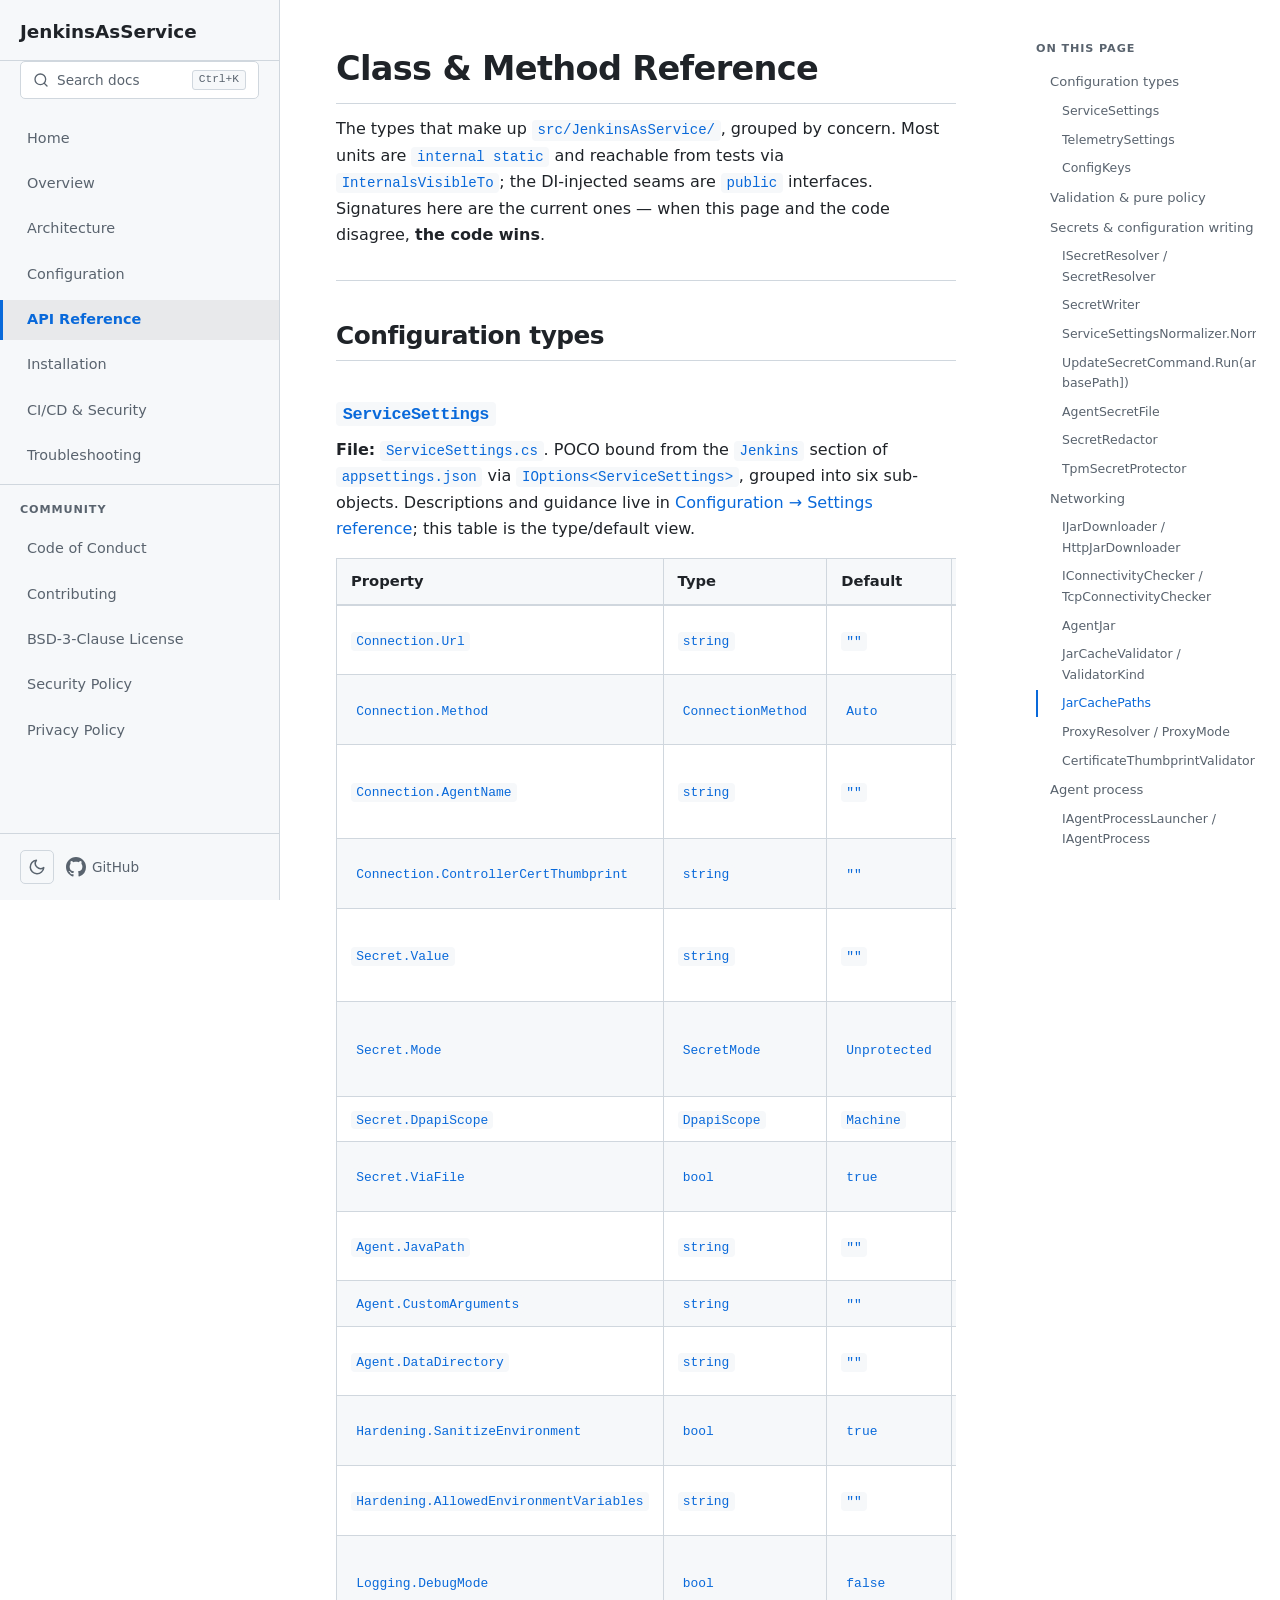
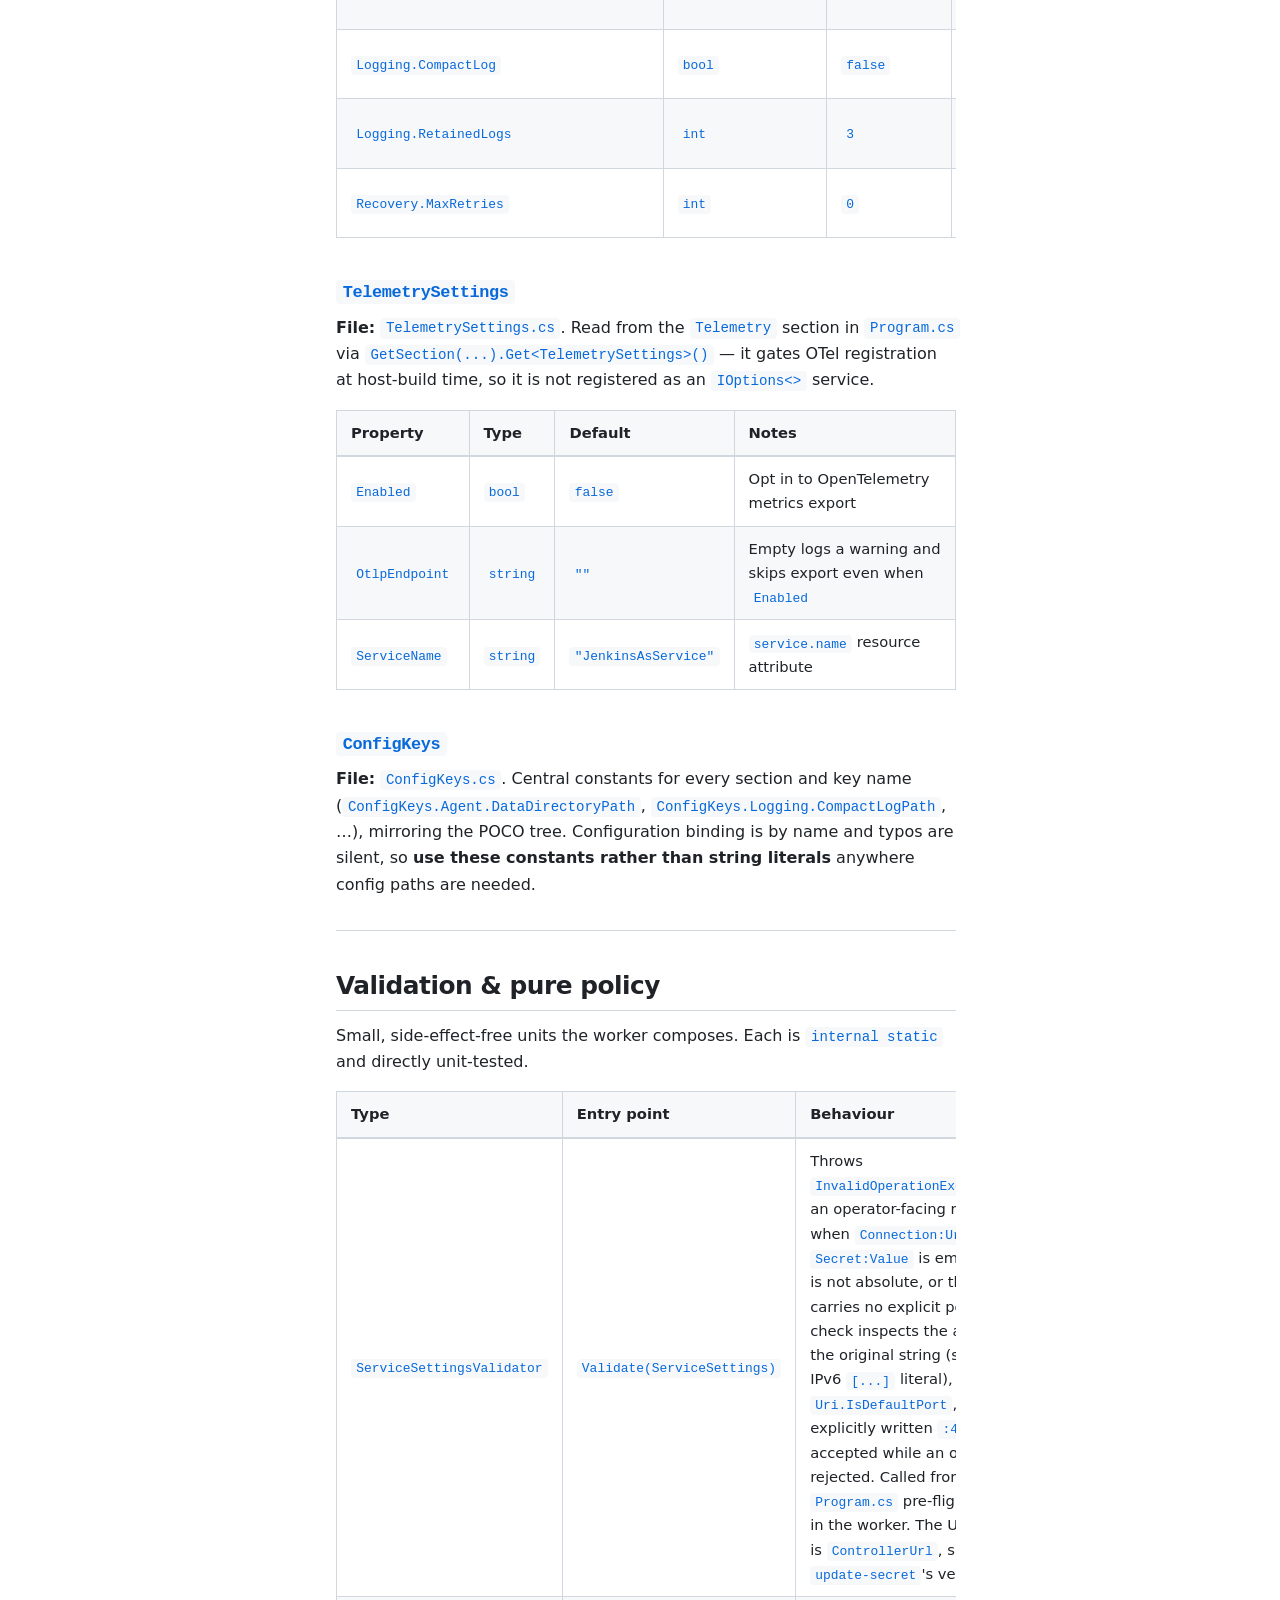
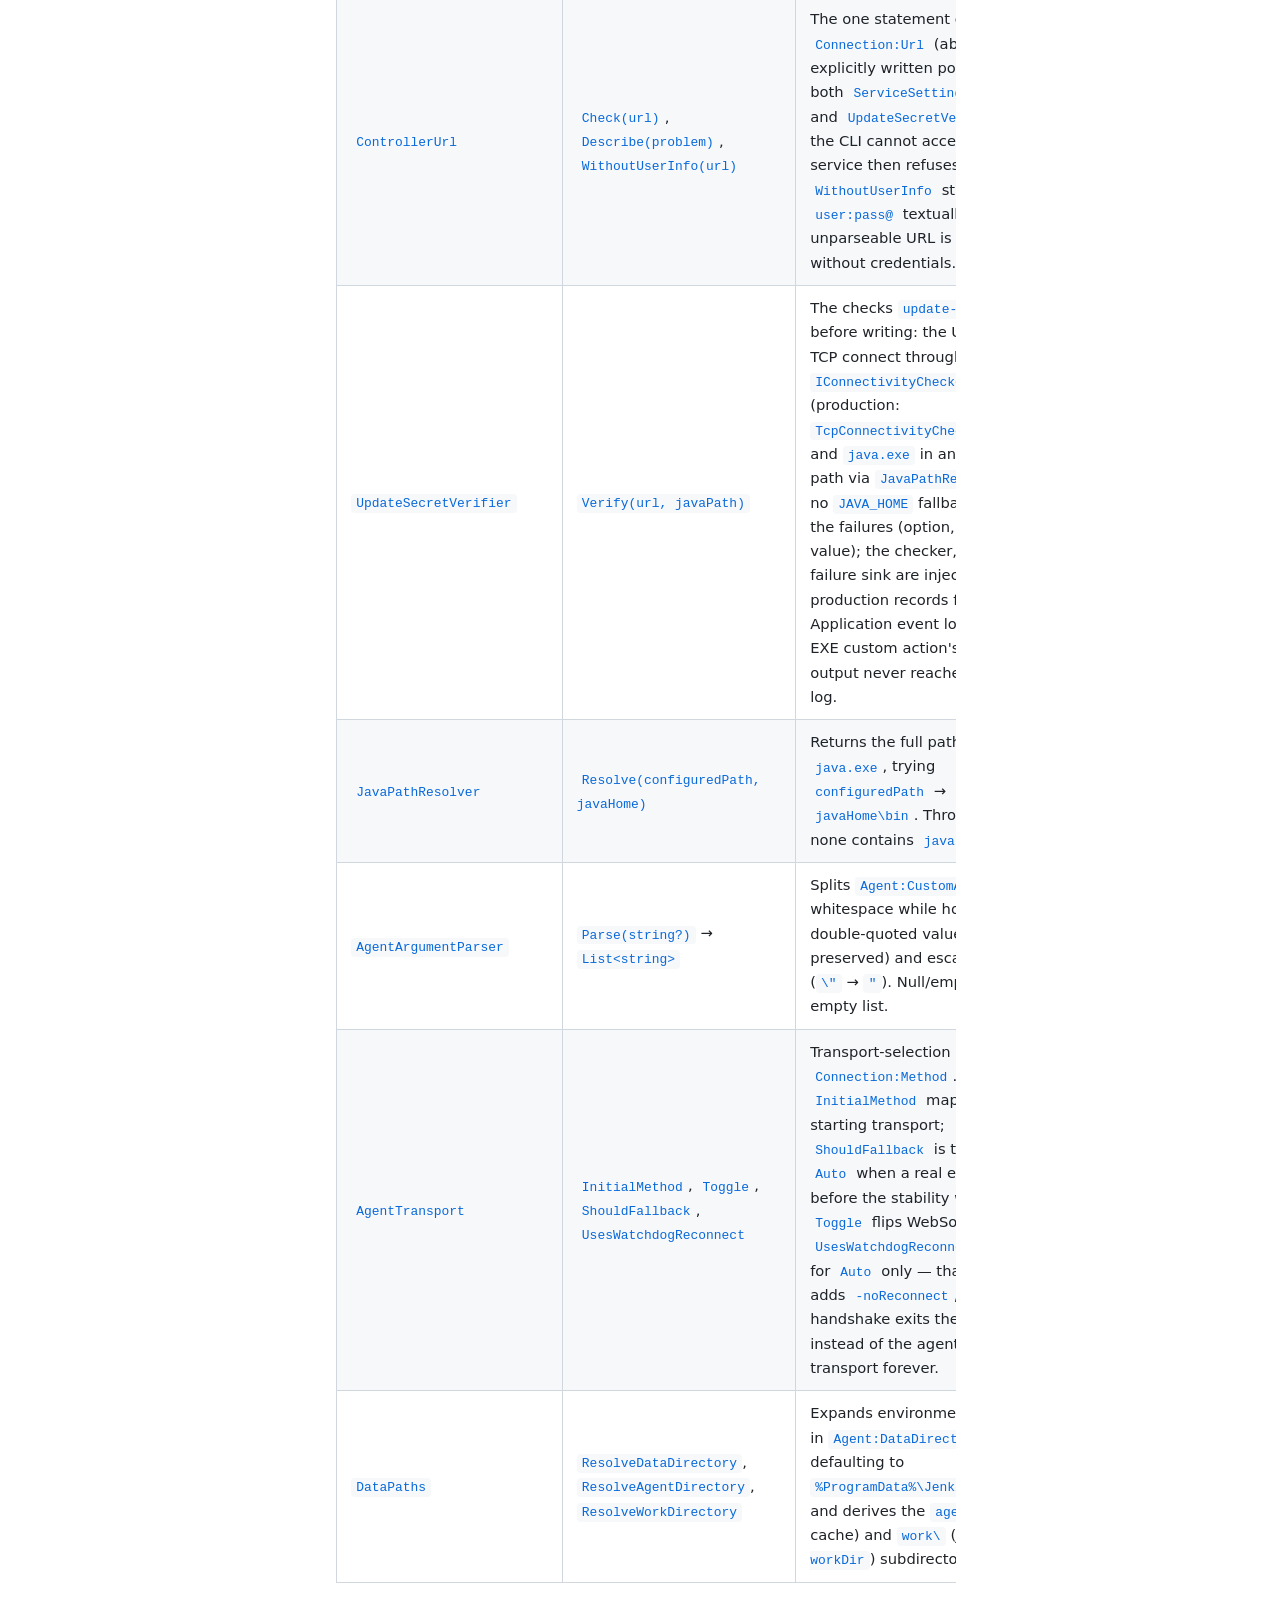
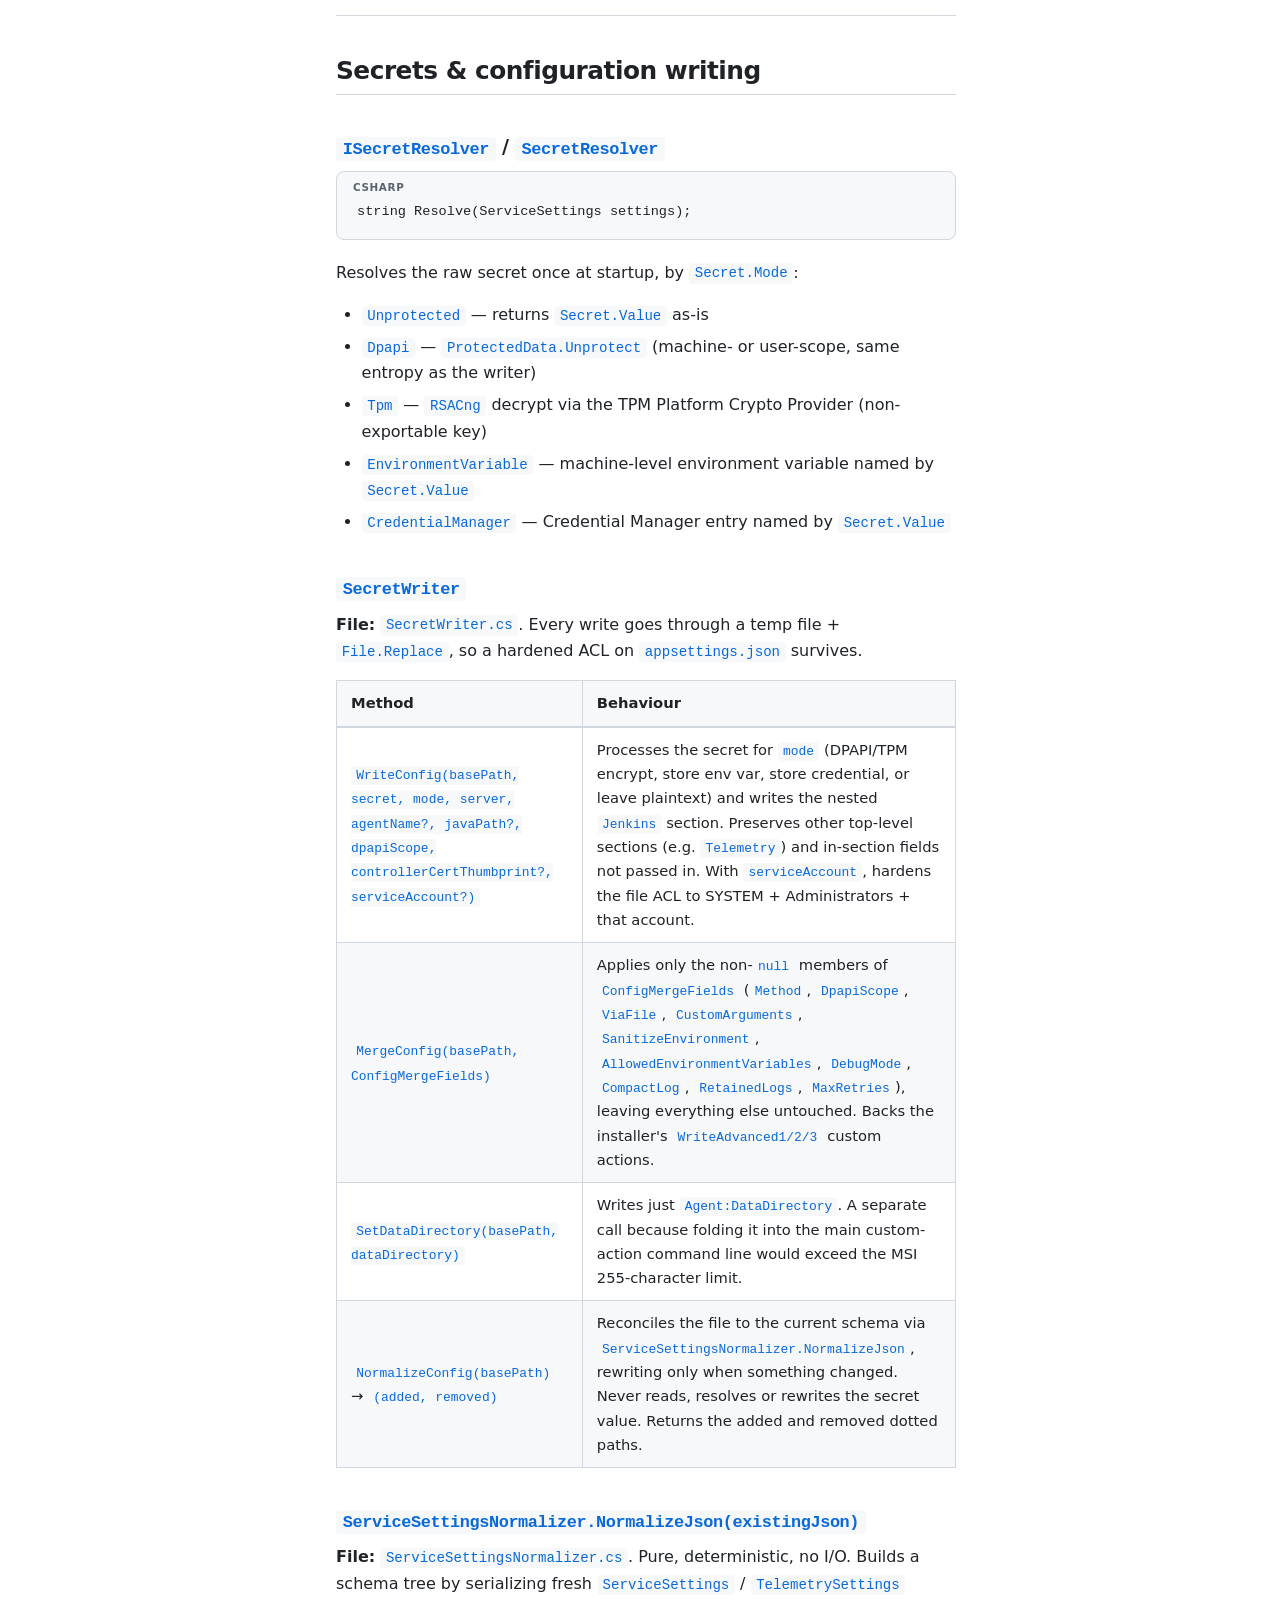
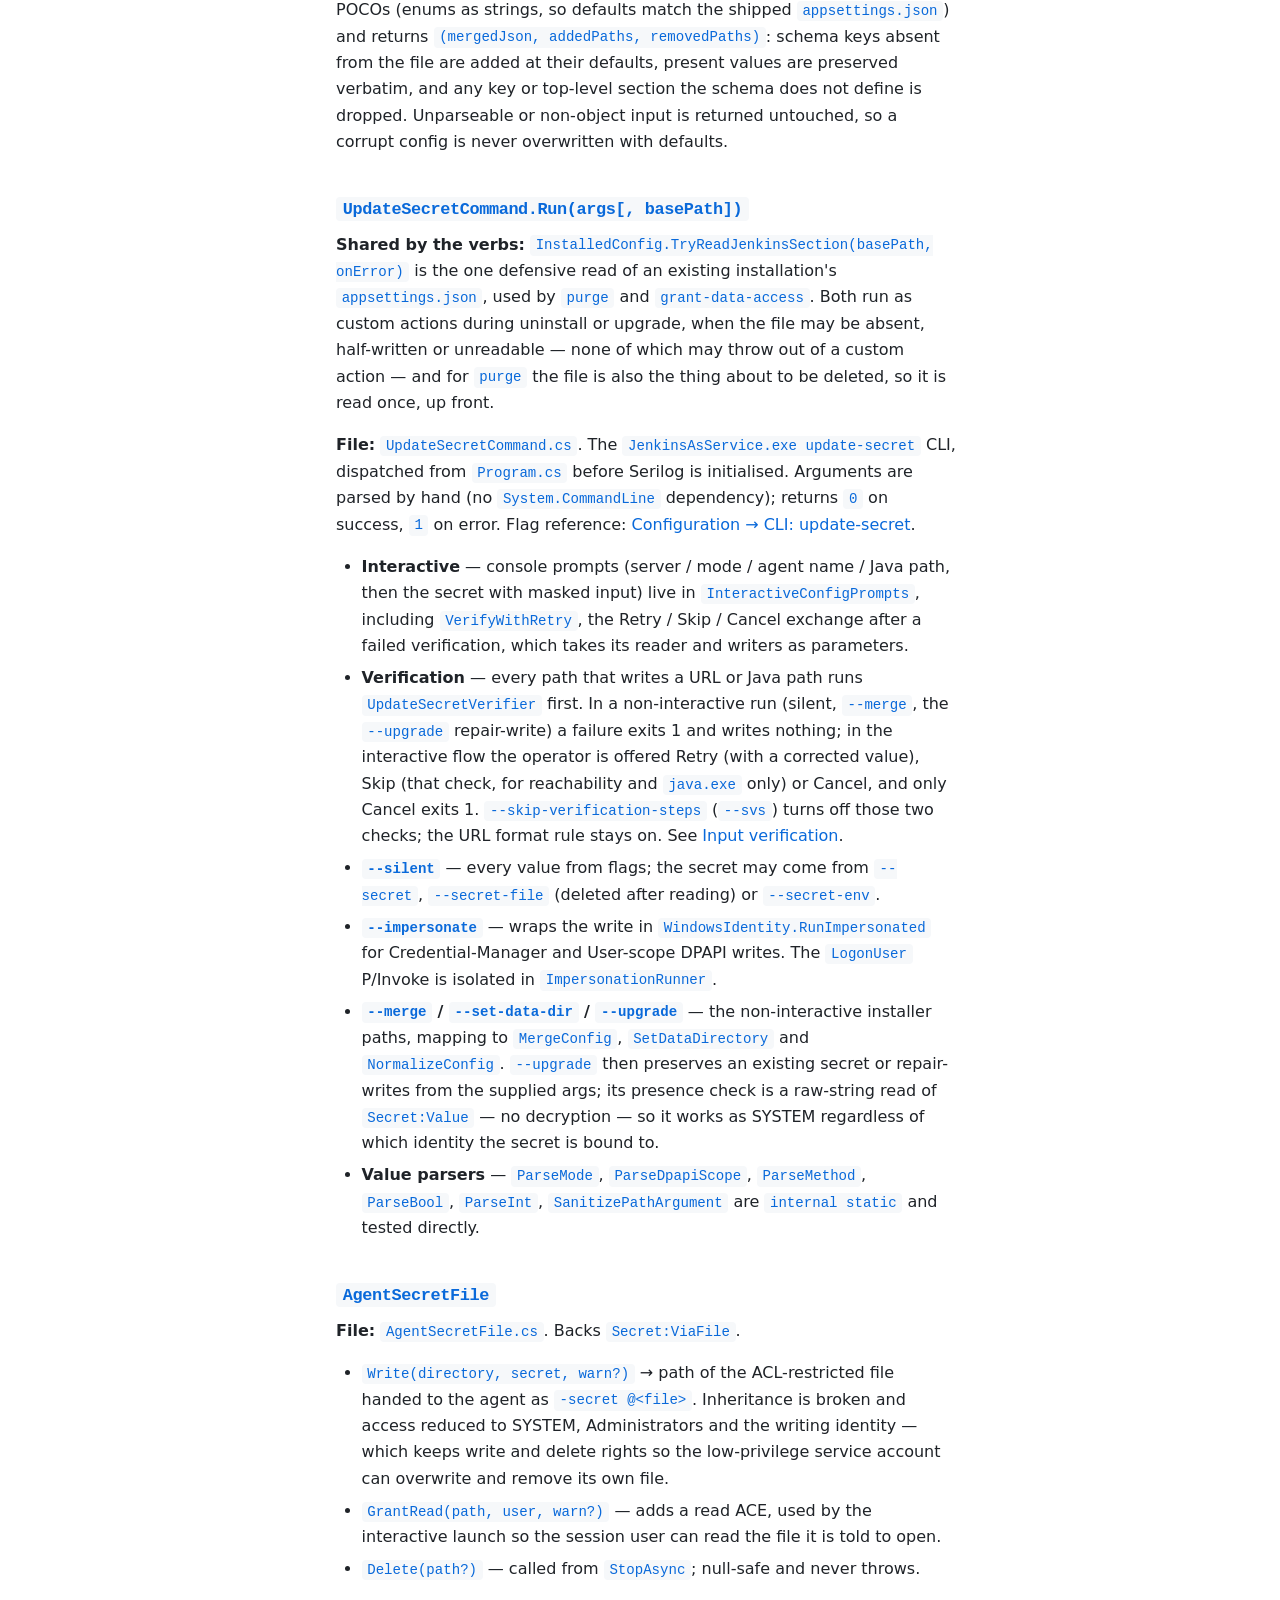
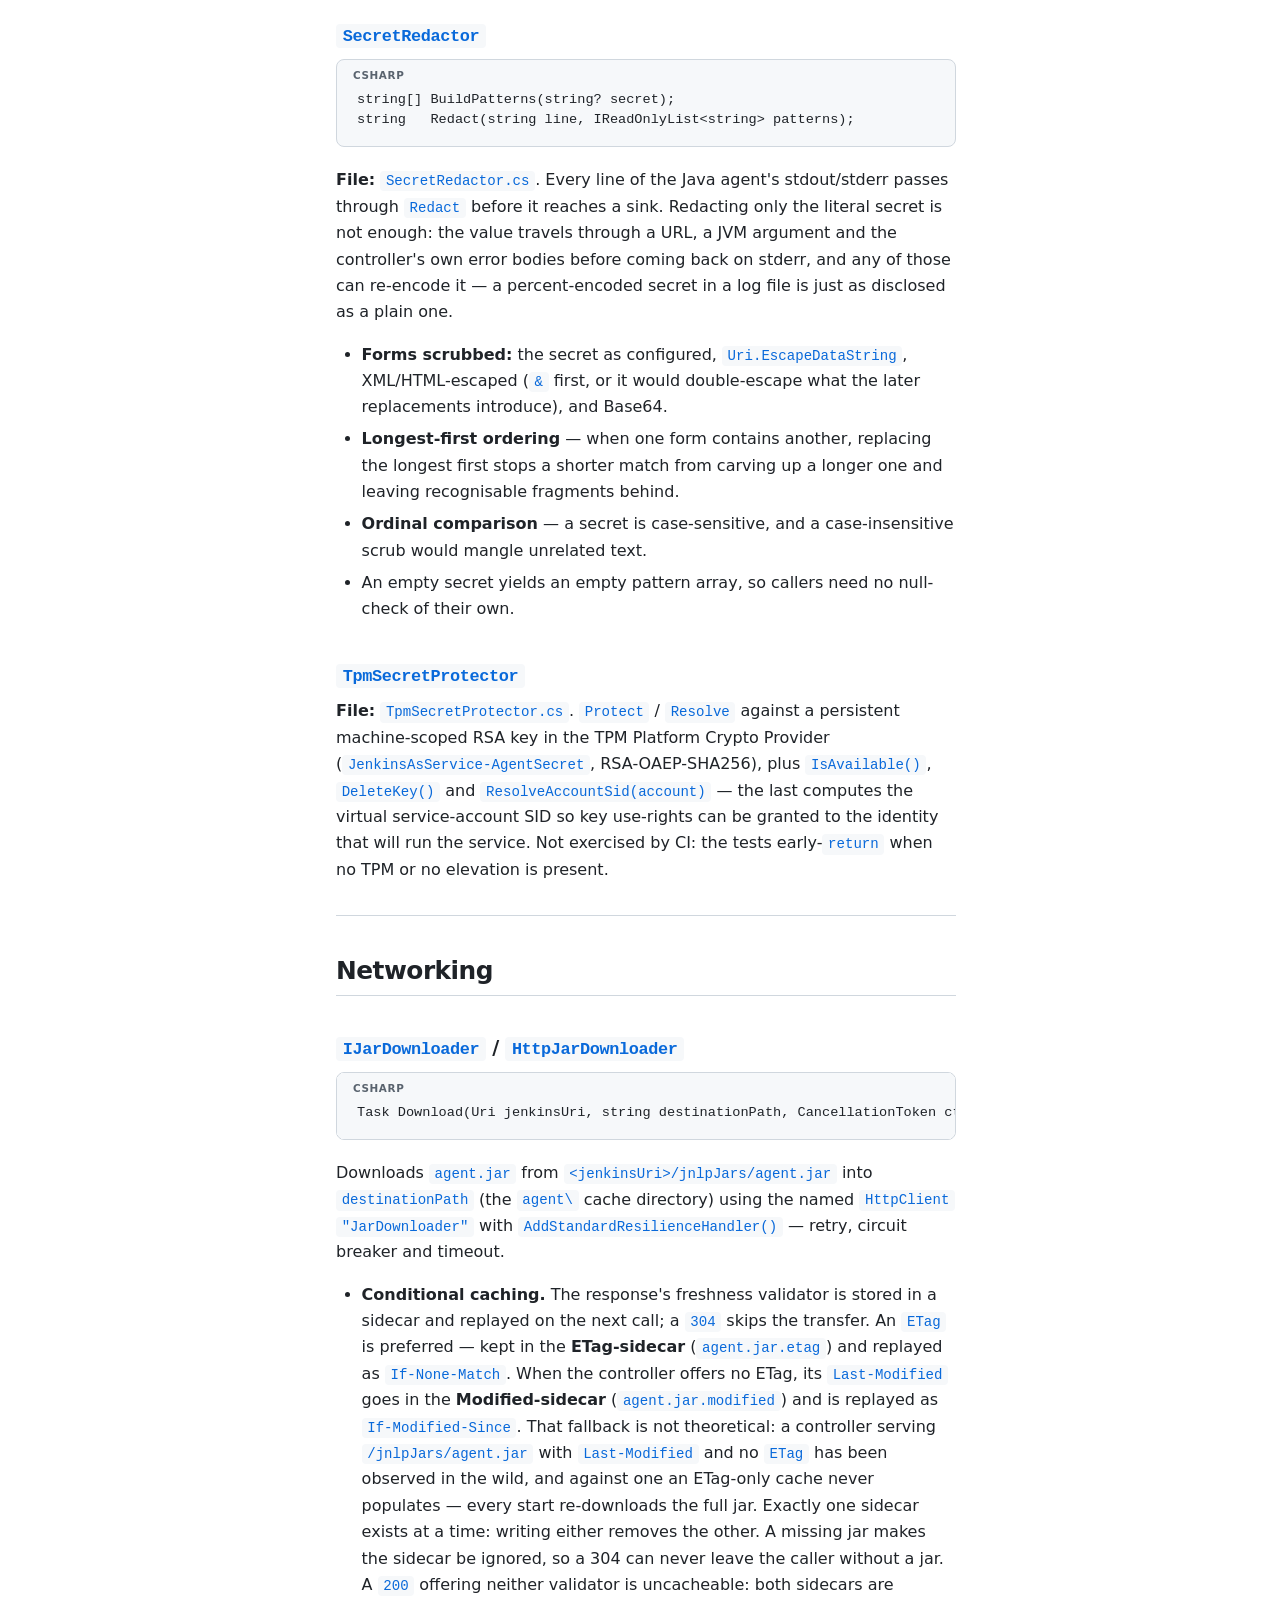
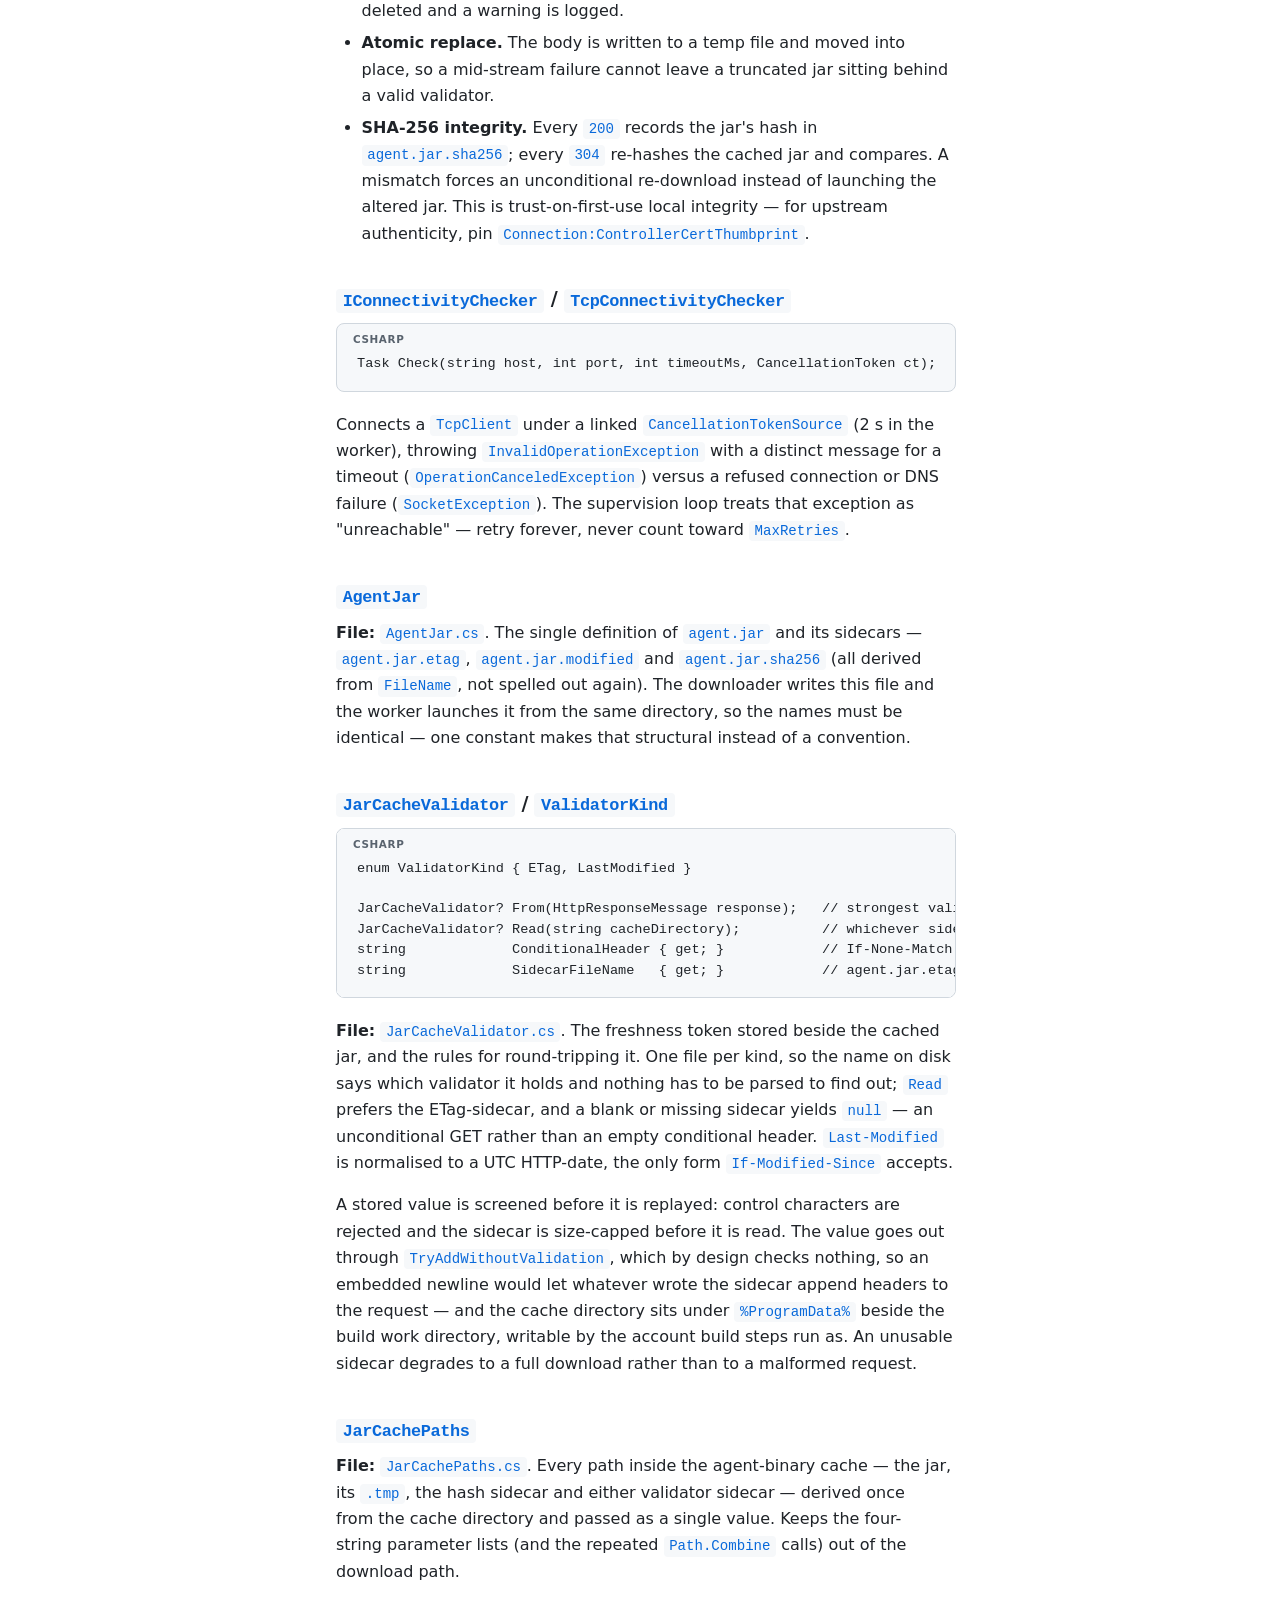
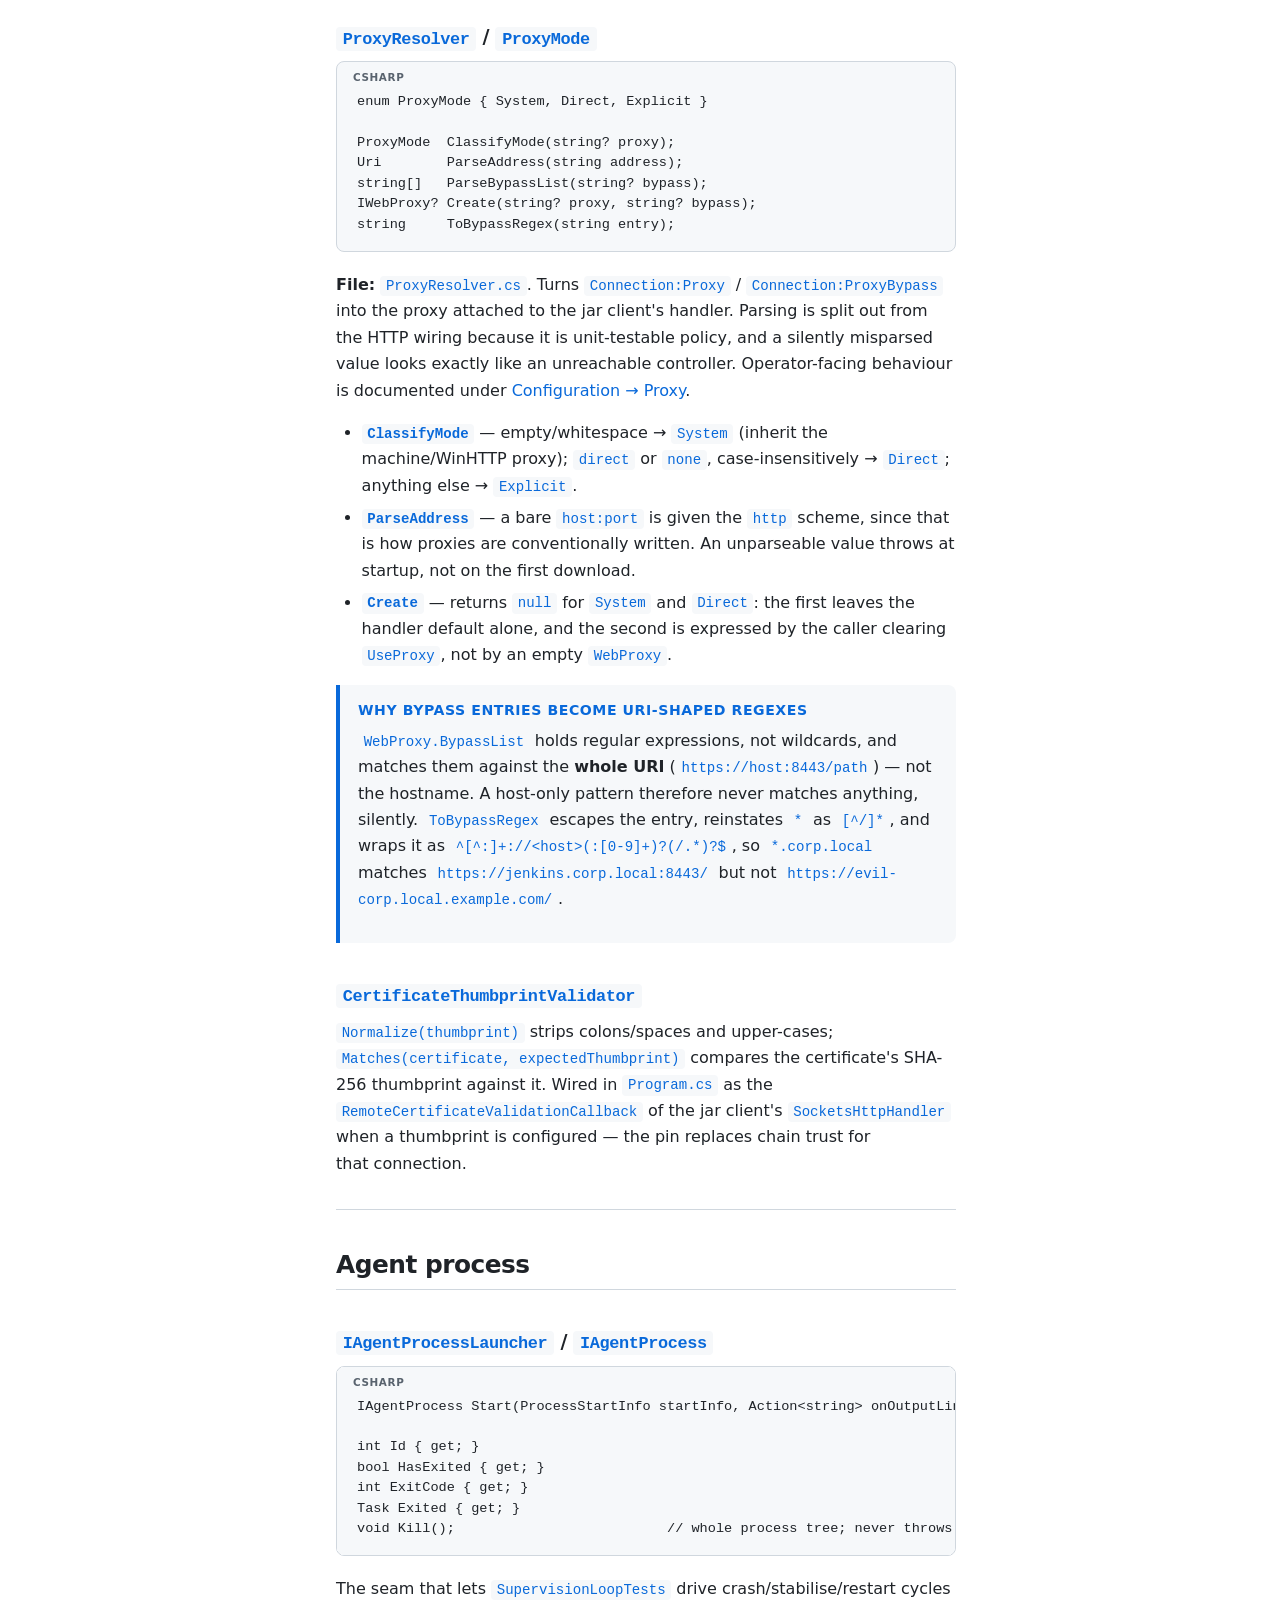
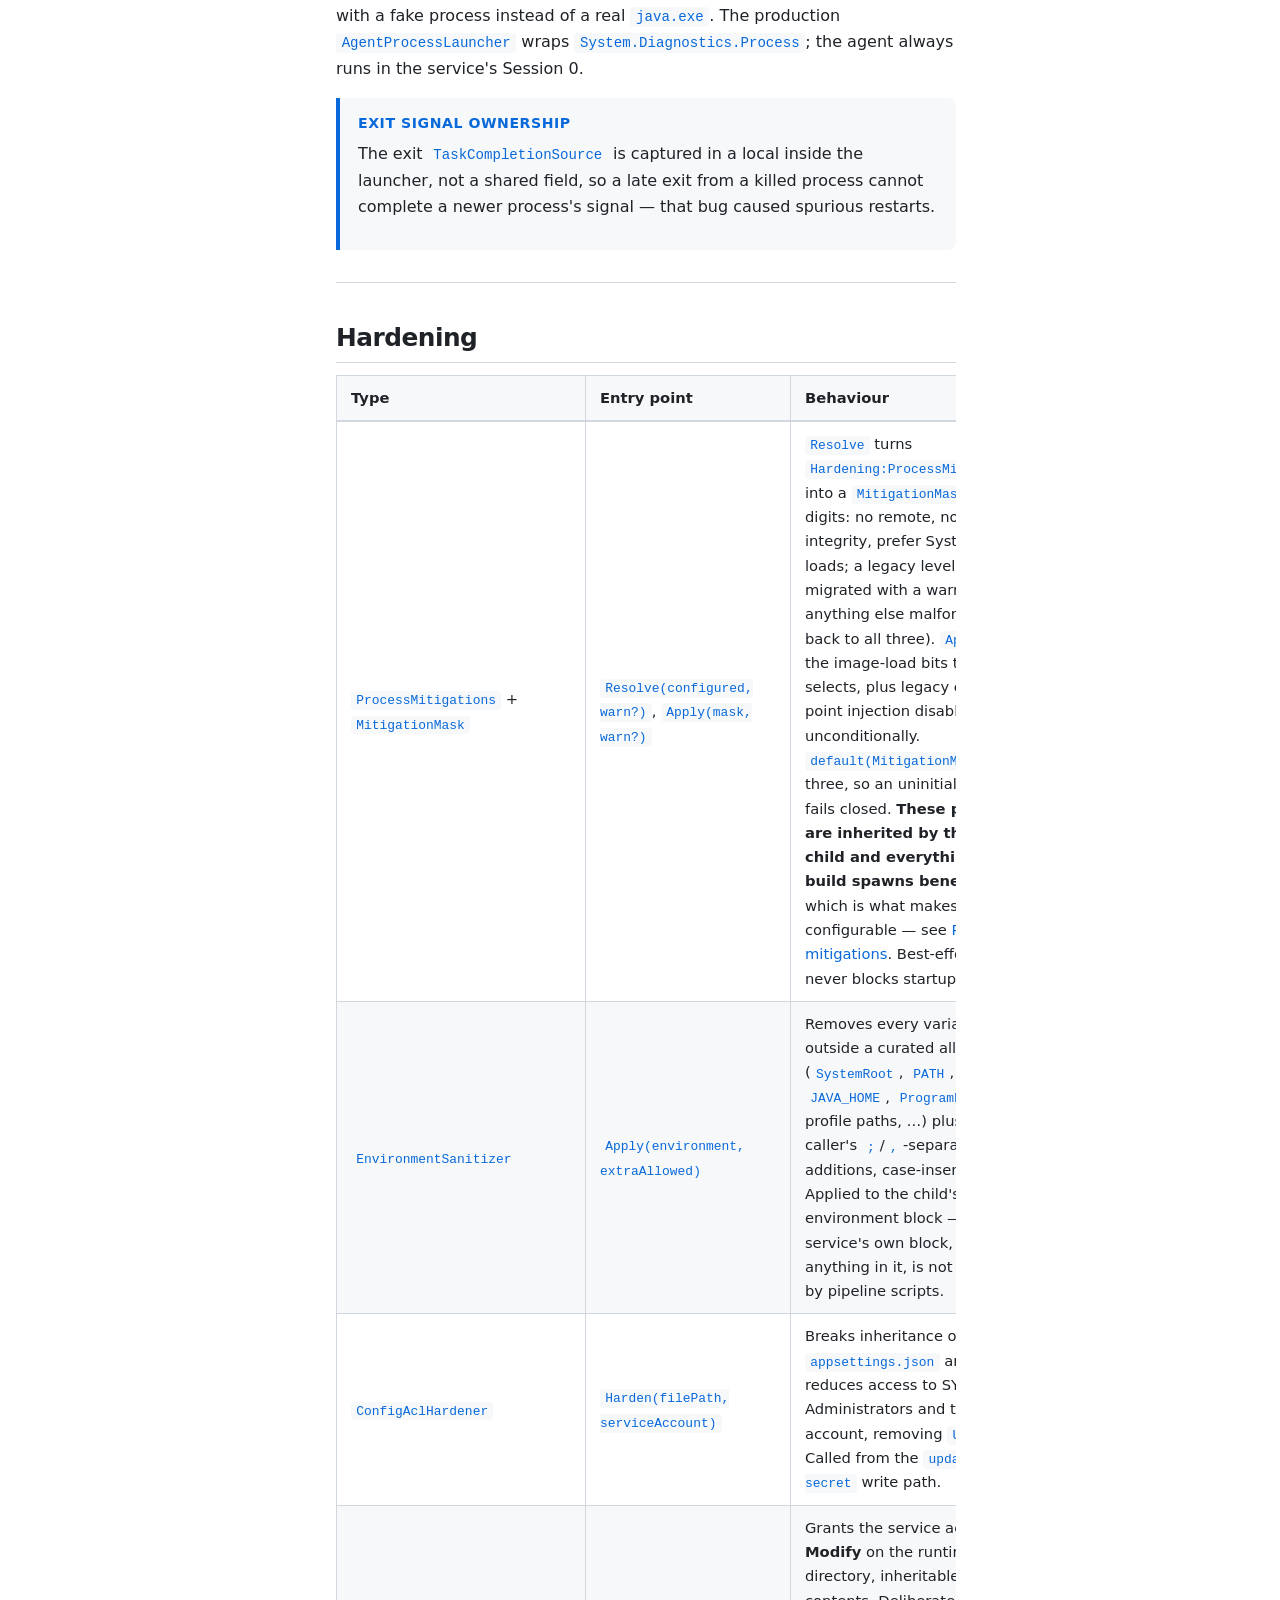
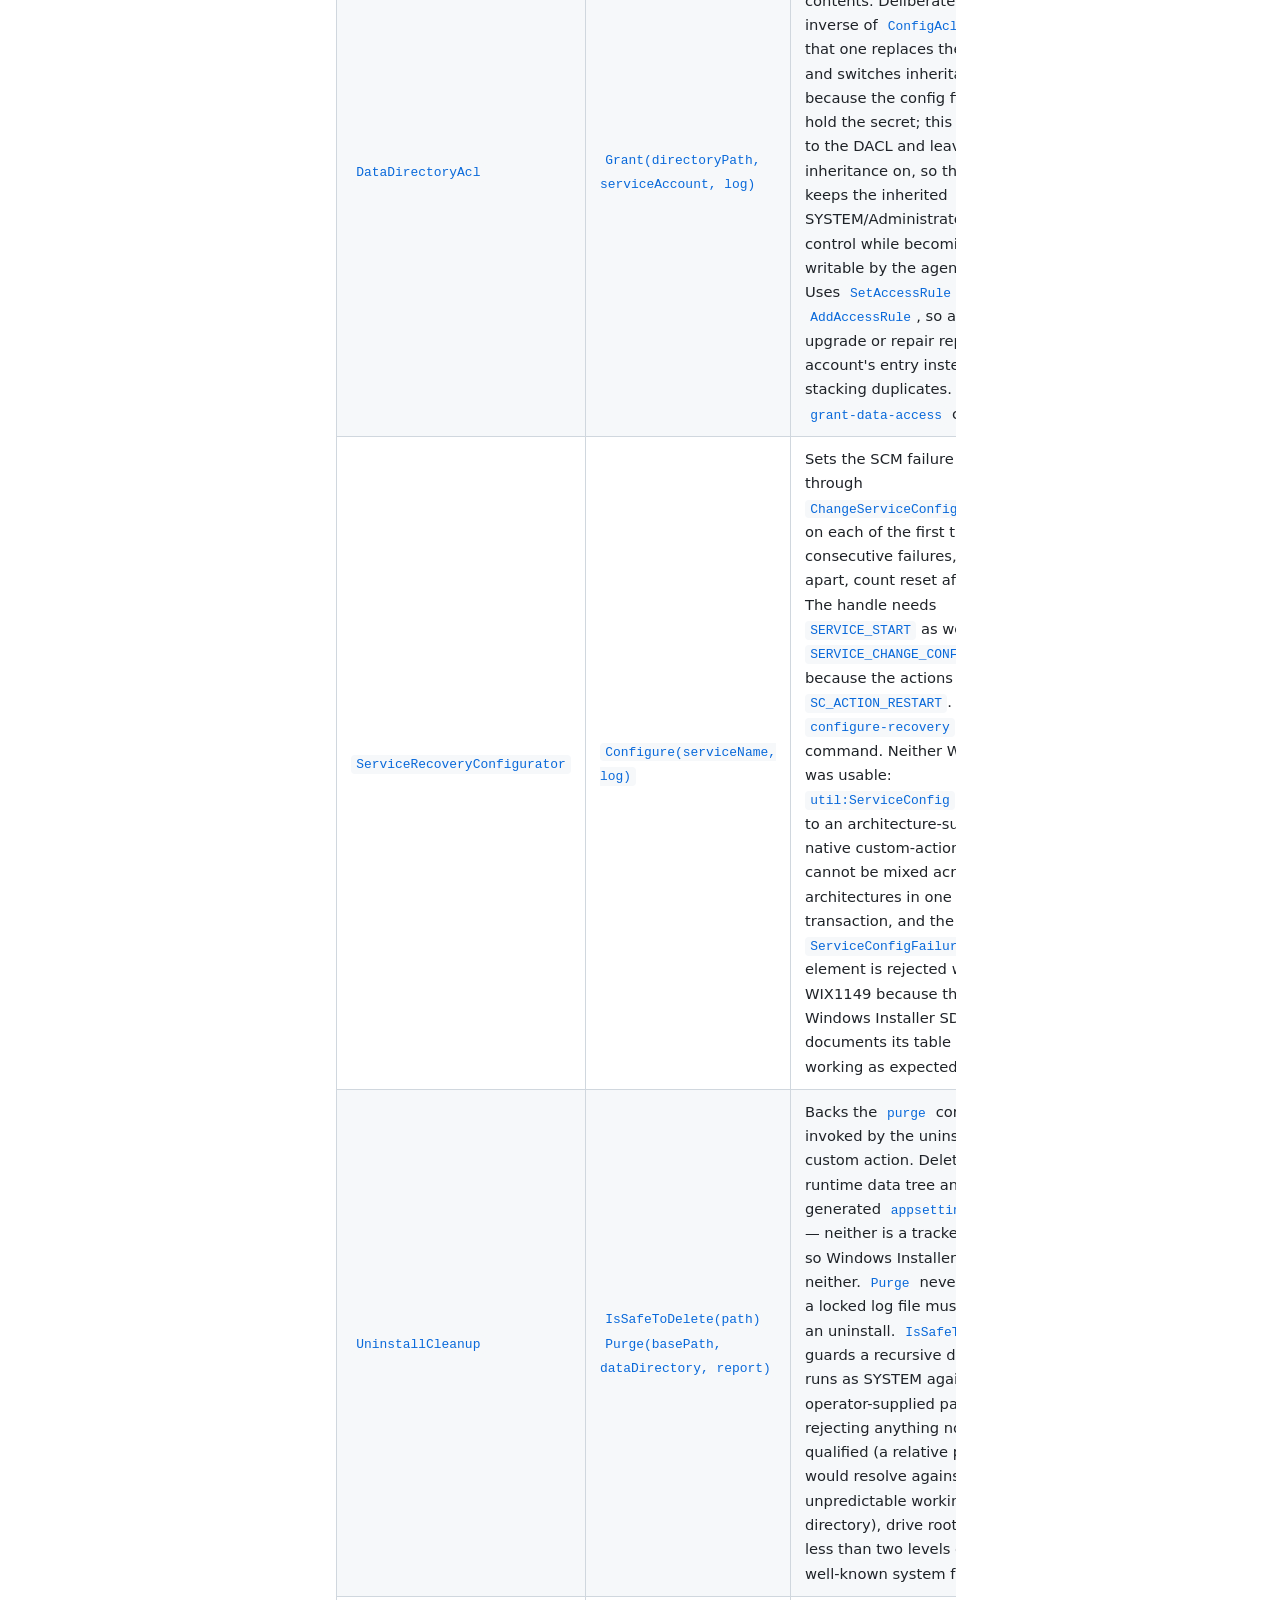
==== commit 6ea3c176: "fix(update-secret): keep java-path last, never skip the URL format rule From the code review of #112" ====
--- a/docs/api-reference.html
+++ b/docs/api-reference.html
@@ -209,7 +209,7 @@
     <p><strong>File:</strong> <code>UpdateSecretCommand.cs</code>. The <code>JenkinsAsService.exe update-secret</code> CLI, dispatched from <code>Program.cs</code> before Serilog is initialised. Arguments are parsed by hand (no <code>System.CommandLine</code> dependency); returns <code>0</code> on success, <code>1</code> on error. Flag reference: <a href="configuration.html#cli-update-secret">Configuration &rarr; CLI: update-secret</a>.</p>
     <ul>
       <li><strong>Interactive</strong> &mdash; console prompts (server / mode / agent name / Java path, then the secret with masked input) live in <code>InteractiveConfigPrompts</code>, including <code>VerifyWithRetry</code>, the Retry / Skip / Cancel exchange after a failed verification, which takes its reader and writers as parameters.</li>
-      <li><strong>Verification</strong> &mdash; every path that writes a URL or Java path runs <code>UpdateSecretVerifier</code> first. In a non-interactive run (silent, <code>--merge</code>, the <code>--upgrade</code> repair-write) a failure exits 1 and writes nothing; in the interactive flow the operator is offered Retry (with a corrected value), Skip (that check) or Cancel, and only Cancel exits 1. <code>--skip-verification-steps</code> (<code>--svs</code>) turns it off. See <a href="configuration.html#input-verification">Input verification</a>.</li>
+      <li><strong>Verification</strong> &mdash; every path that writes a URL or Java path runs <code>UpdateSecretVerifier</code> first. In a non-interactive run (silent, <code>--merge</code>, the <code>--upgrade</code> repair-write) a failure exits 1 and writes nothing; in the interactive flow the operator is offered Retry (with a corrected value), Skip (that check, for reachability and <code>java.exe</code> only) or Cancel, and only Cancel exits 1. <code>--skip-verification-steps</code> (<code>--svs</code>) turns off those two checks; the URL format rule stays on. See <a href="configuration.html#input-verification">Input verification</a>.</li>
       <li><strong><code>--silent</code></strong> &mdash; every value from flags; the secret may come from <code>--secret</code>, <code>--secret-file</code> (deleted after reading) or <code>--secret-env</code>.</li>
       <li><strong><code>--impersonate</code></strong> &mdash; wraps the write in <code>WindowsIdentity.RunImpersonated</code> for Credential-Manager and User-scope DPAPI writes. The <code>LogonUser</code> P/Invoke is isolated in <code>ImpersonationRunner</code>.</li>
       <li><strong><code>--merge</code> / <code>--set-data-dir</code> / <code>--upgrade</code></strong> &mdash; the non-interactive installer paths, mapping to <code>MergeConfig</code>, <code>SetDataDirectory</code> and <code>NormalizeConfig</code>. <code>--upgrade</code> then preserves an existing secret or repair-writes from the supplied args; its presence check is a raw-string read of <code>Secret:Value</code> &mdash; no decryption &mdash; so it works as SYSTEM regardless of which identity the secret is bound to.</li>
